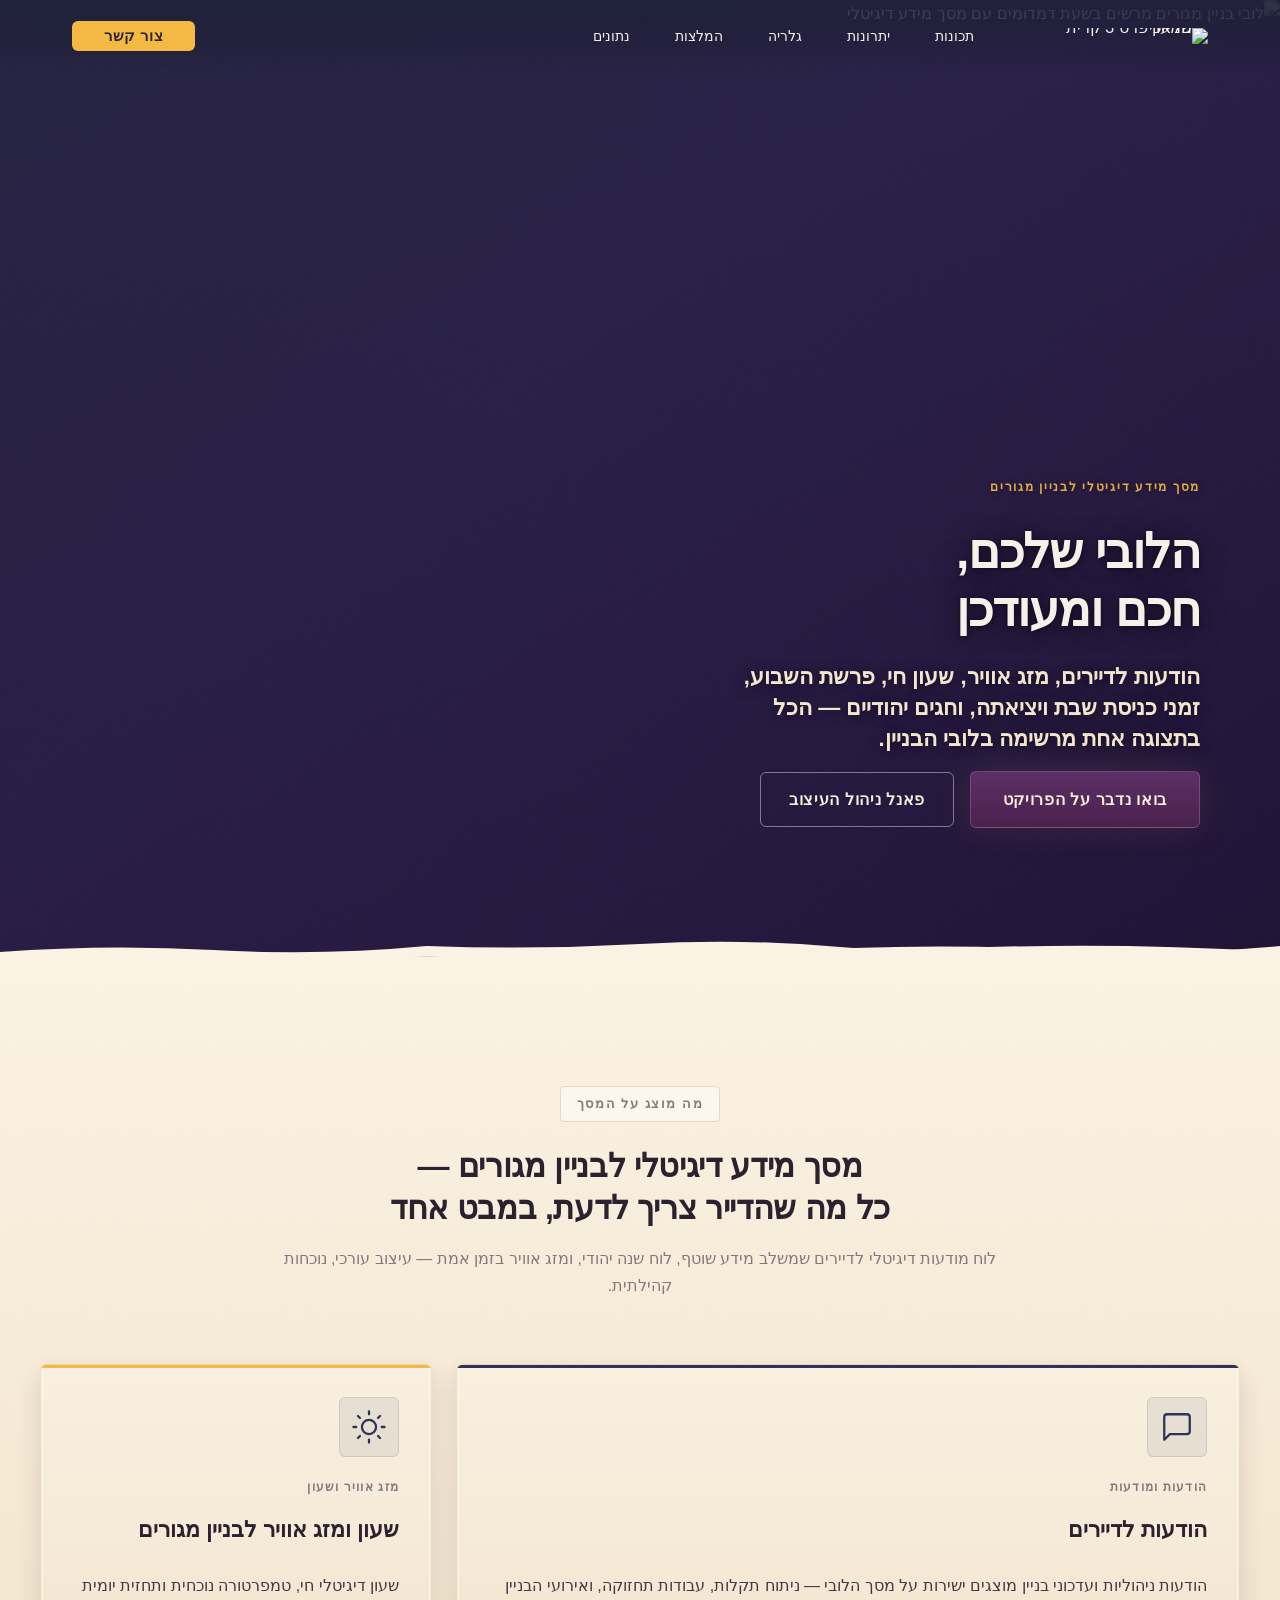
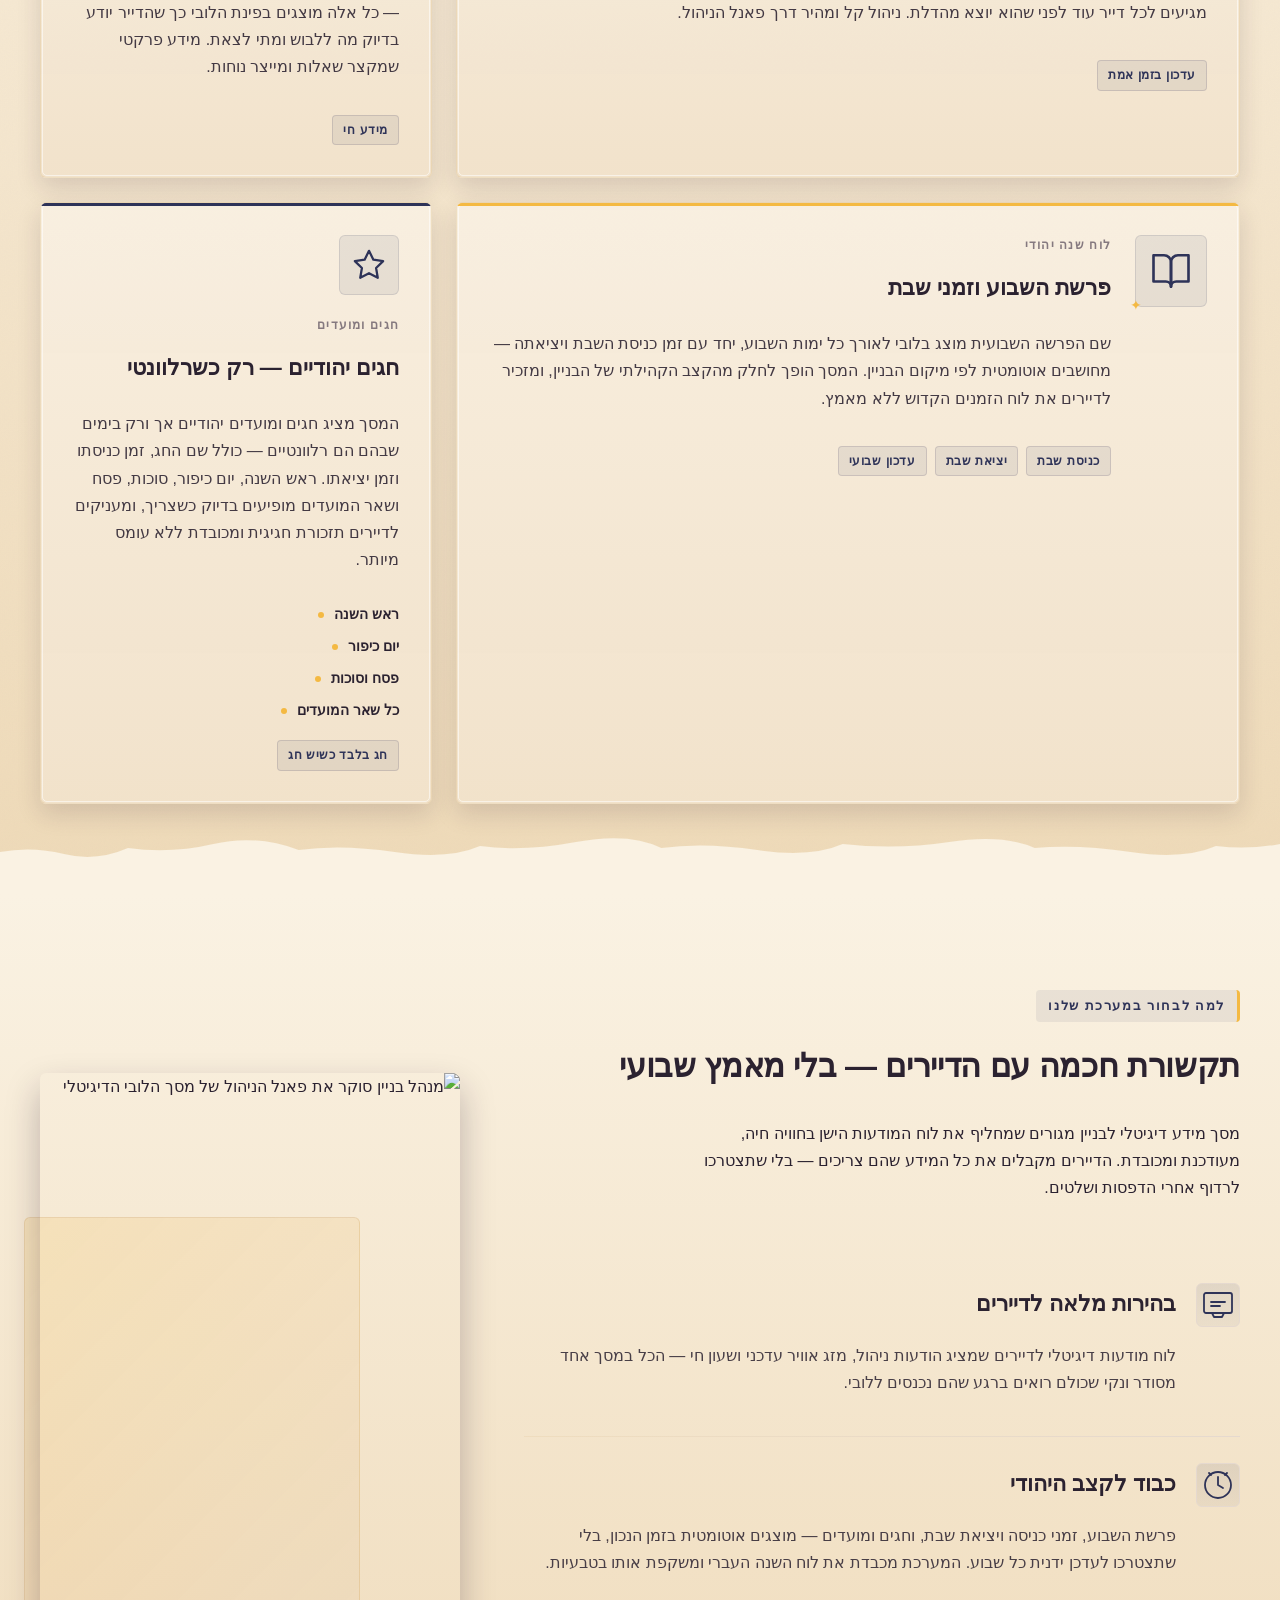
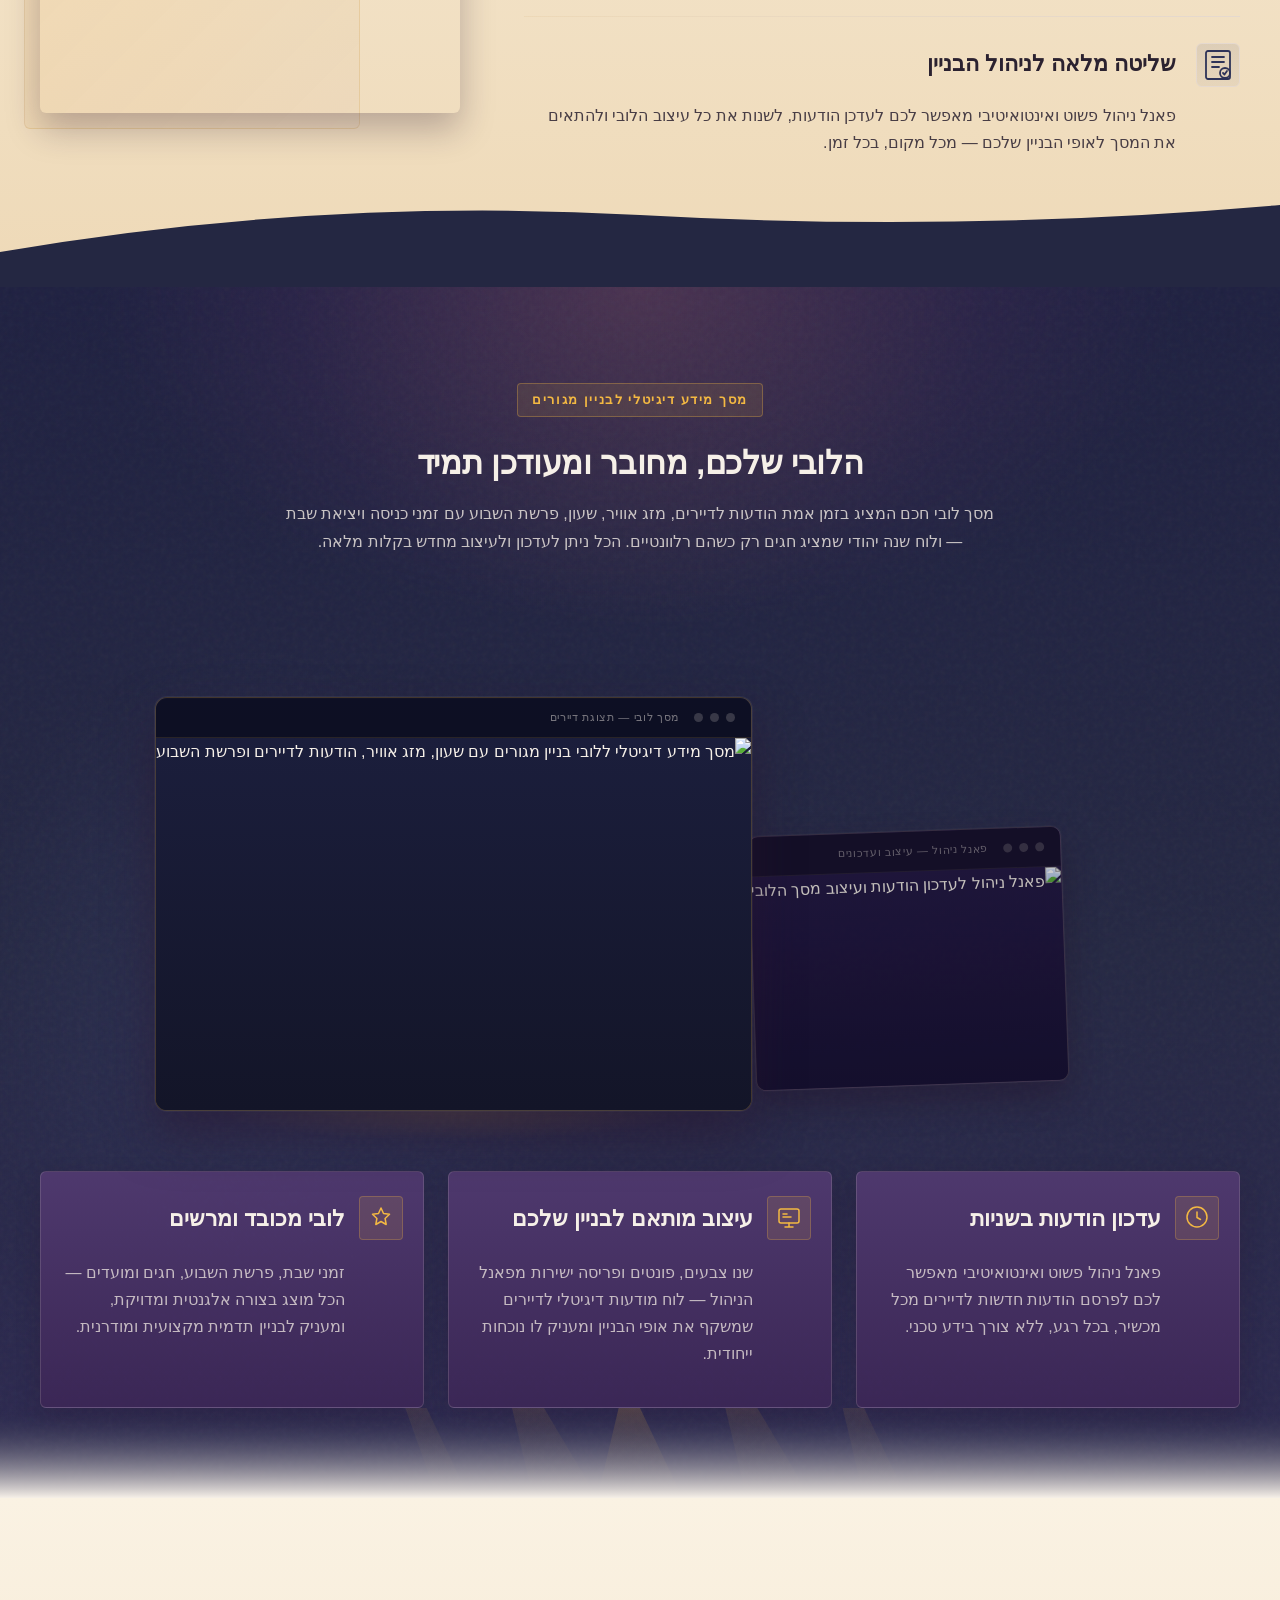
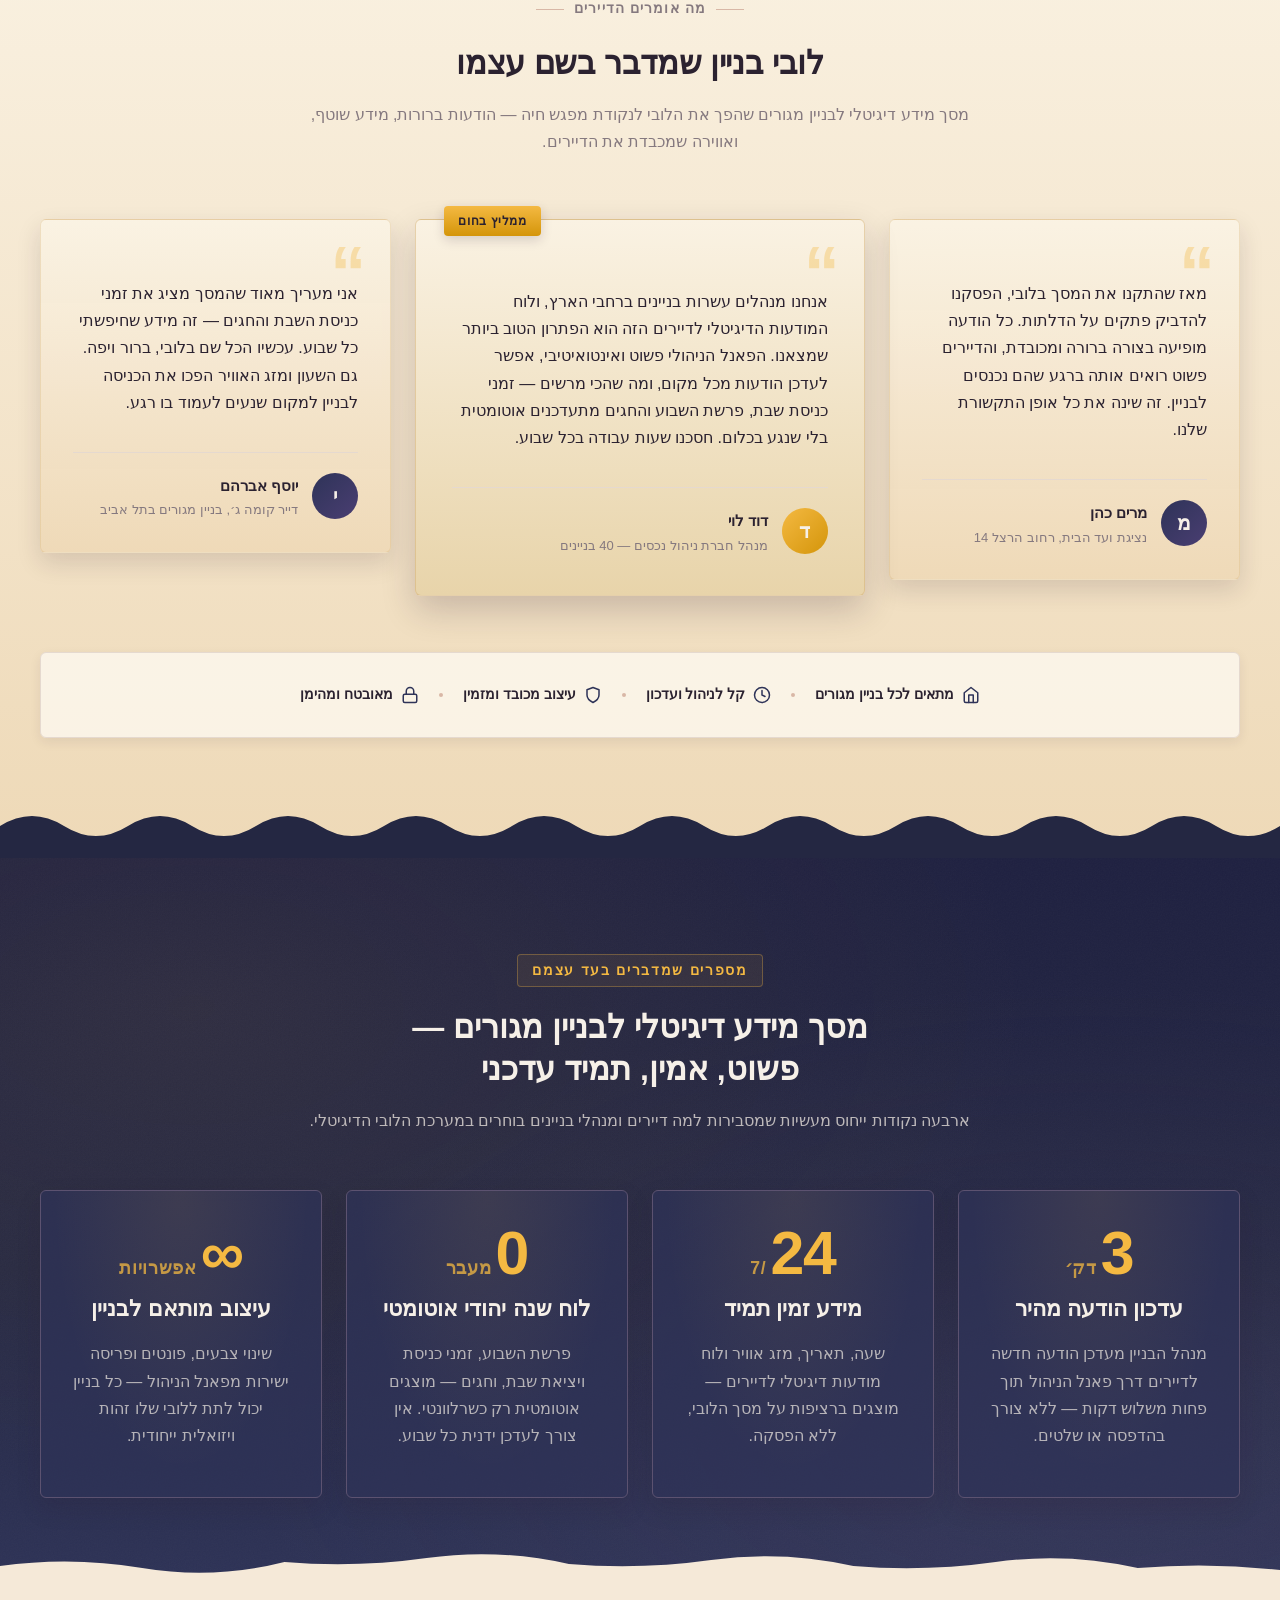
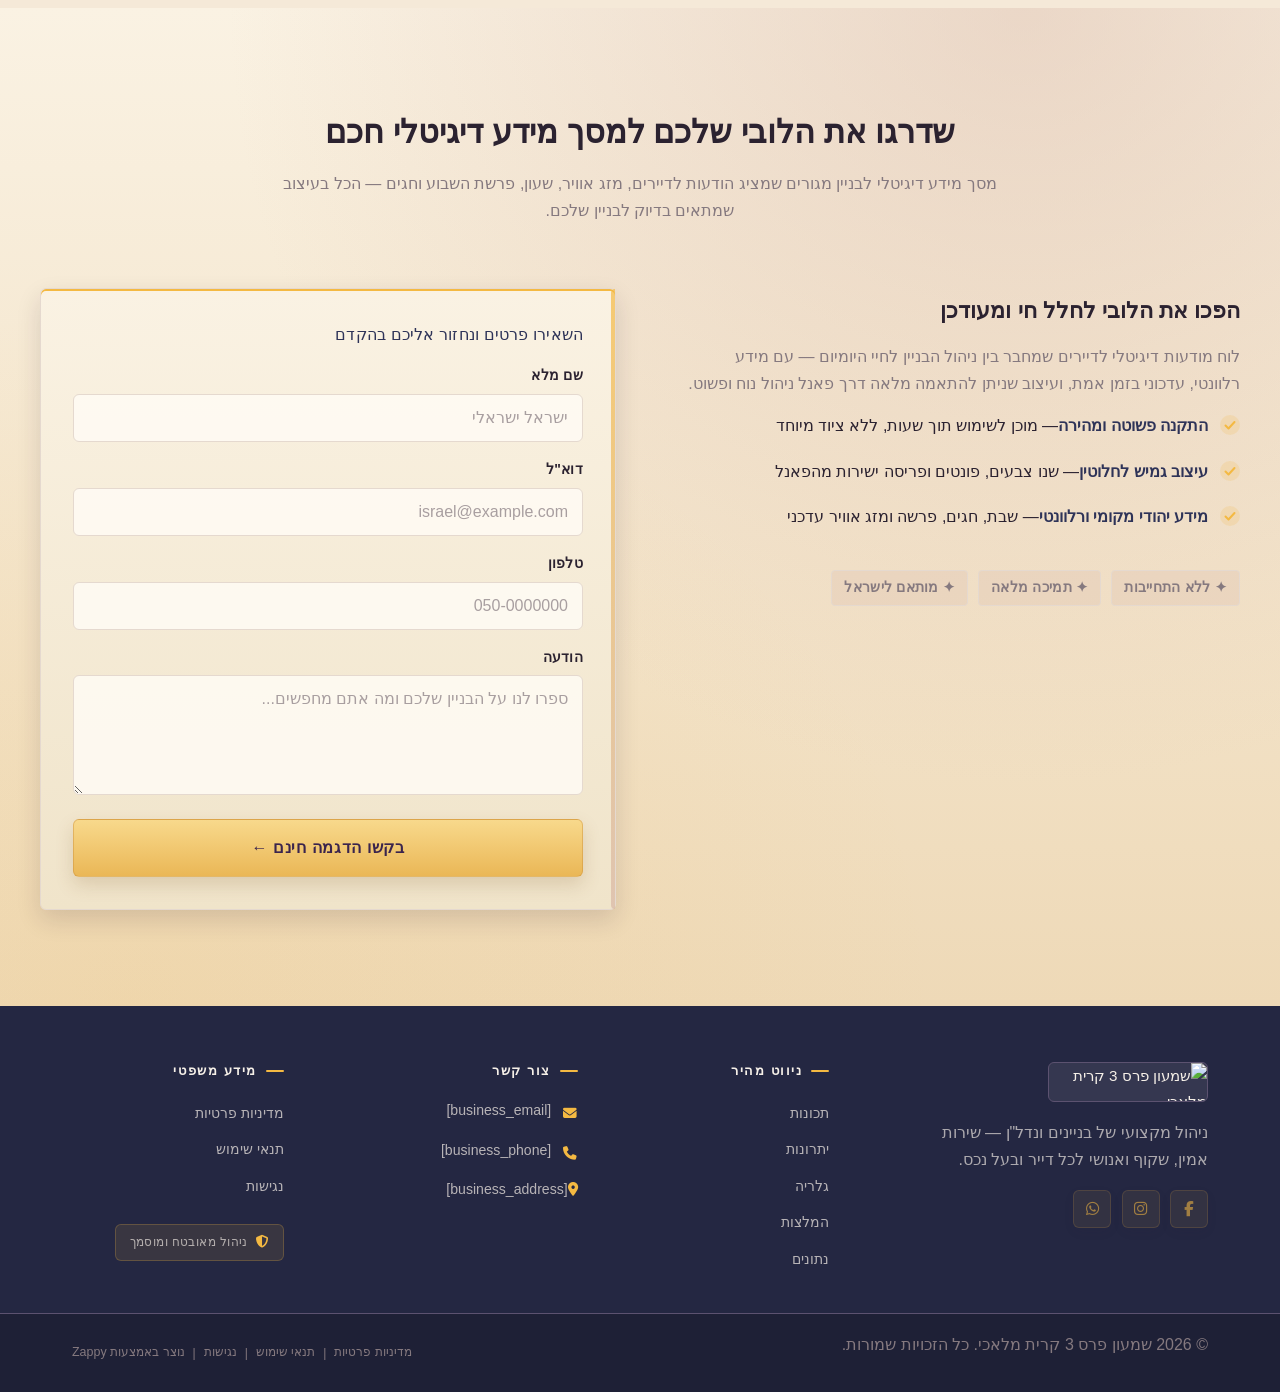
==== public/index.html @ 1776fe27 "Background sync: Progressive GitHub Sync" ====
<!doctype html><html dir="rtl" lang="he"><head><meta charset="UTF-8"><meta content="width=device-width,initial-scale=1" name="viewport"><meta content="index, follow" name="robots"><title>מסך מידע דיגיטלי לבניין מגורים — שמעון פרס 3 קרית מלאכי</title><meta content="A digital lobby display system designed for residential building lobbies in Israel. The system features a public-facing screen showing real-time information inc" name="description"><meta content="מסך מידע דיגיטלי לבניין מגורים, לוח מודעות דיגיטלי לדיירים, מסך לובי בניין הודעות לדיירים, שעון ומזג אוויר לבניין מגורים" name="keywords"><link href="/assets/favicon.ico" rel="icon" type="image/x-icon"><link href="/assets/favicon-16x16.png" rel="icon" type="image/png" sizes="16x16"><link href="/assets/favicon-32x32.png" rel="icon" type="image/png" sizes="32x32"><link href="/assets/favicon-48x48.png" rel="icon" type="image/png" sizes="48x48"><link href="/assets/favicon-192x192.png" rel="icon" type="image/png" sizes="192x192"><link href="/assets/favicon-512x512.png" rel="icon" type="image/png" sizes="512x512"><link href="/assets/apple-touch-icon.png" rel="apple-touch-icon"><script>!function(){"use strict";var t="ea636a87-d5f5-48fe-8e7d-f9ace144a966",e="https://api.zappy5.com/api/analytics/track",a=18e5,n=2592e6,o=!0,i=!0,r=!0;var s=function(){var e="zappy_visitor_"+t,a=null;try{if(a=localStorage.getItem(e)){var o=JSON.parse(a),i=Date.now();if(i-o.created<n)return o.lastSeen=i,localStorage.setItem(e,JSON.stringify(o)),o.id}}catch(t){console.warn("Zappy Analytics: LocalStorage not available")}var r="zv_"+Date.now()+"_"+Math.random().toString(36).substr(2,9);try{localStorage.setItem(e,JSON.stringify({id:r,created:Date.now(),lastSeen:Date.now()}))}catch(t){}return r}(),c=function(){var e="zappy_session_"+t,n=null;try{if(n=sessionStorage.getItem(e)){var o=JSON.parse(n),i=Date.now();if(i-o.timestamp<a)return o.timestamp=i,sessionStorage.setItem(e,JSON.stringify(o)),o.id}}catch(t){console.warn("Zappy Analytics: SessionStorage not available")}var r="zs_"+Date.now()+"_"+Math.random().toString(36).substr(2,9);try{sessionStorage.setItem(e,JSON.stringify({id:r,timestamp:Date.now()}))}catch(t){}return r}();function l(a,n){n=n||{};var o={website_id:t,event_type:a,page_path:window.location.pathname,referrer:document.referrer||"direct",visitor_id:s,session_id:c,metadata:n};if(navigator.sendBeacon){var i=new Blob([JSON.stringify(o)],{type:"application/json"});navigator.sendBeacon(e,i)}else fetch(e,{method:"POST",headers:{"Content-Type":"application/json"},body:JSON.stringify(o),keepalive:!0}).catch(function(t){console.warn("Zappy Analytics: Failed to track event",t)})}o&&l("pageview",{title:document.title,url:window.location.href}),i&&document.addEventListener("click",function(t){var e=t.target;if("BUTTON"===e.tagName||e.closest("button")){var a="BUTTON"===e.tagName?e:e.closest("button");l("click",{element:"button",text:a.textContent.trim().substring(0,100),id:a.id||null,class:a.className||null})}else if("A"===e.tagName||e.closest("a")){var n="A"===e.tagName?e:e.closest("a");l("navigation",{element:"link",text:n.textContent.trim().substring(0,100),href:n.href,external:n.hostname!==window.location.hostname})}},!0),r&&document.addEventListener("submit",function(t){var e=t.target;l("form_submit",{form_id:e.id||null,form_name:e.name||null,form_action:e.action||null,form_method:e.method||"GET"})},!0);var d=Date.now();window.addEventListener("beforeunload",function(){l("page_unload",{time_on_page:Math.floor((Date.now()-d)/1e3),page_path:window.location.pathname})}),window.zappyAnalytics={track:l,getVisitorId:function(){return s},getSessionId:function(){return c}}}()</script><meta content="מסך מידע דיגיטלי לבניין מגורים — שמעון פרס 3 קרית מלאכי" property="og:title"><meta content="A digital lobby display system designed for residential building lobbies in Israel. The system features a public-facing screen showing real-time information inc" property="og:description"><meta content="website" property="og:type"><meta content="he_IL" property="og:locale"><meta content="summary_large_image" name="twitter:card"><meta content="מסך מידע דיגיטלי לבניין מגורים — שמעון פרס 3 קרית מלאכי" name="twitter:title"><meta content="A digital lobby display system designed for residential building lobbies in Israel. The system features a public-facing screen showing real-time information inc" name="twitter:description"><link href="https://cdnjs.cloudflare.com/ajax/libs/font-awesome/6.4.0/css/all.min.css" rel="stylesheet"><link href="/assets/favicon.ico" rel="icon" type="image/x-icon"><link href="/assets/favicon-16x16.png" rel="icon" type="image/png" sizes="16x16"><link href="/assets/favicon-32x32.png" rel="icon" type="image/png" sizes="32x32"><link href="/assets/favicon-48x48.png" rel="icon" type="image/png" sizes="48x48"><link href="/assets/favicon-192x192.png" rel="icon" type="image/png" sizes="192x192"><link href="/assets/favicon-512x512.png" rel="icon" type="image/png" sizes="512x512"><link href="/assets/apple-touch-icon.png" rel="apple-touch-icon"><link href="https://cdn.jsdelivr.net/npm/vanilla-cookieconsent@3/dist/cookieconsent.css" rel="stylesheet"><script src="https://cdn.jsdelivr.net/npm/vanilla-cookieconsent@3/dist/cookieconsent.umd.js"></script><script src="https://cdn.jsdelivr.net/gh/mickidum/acc_toolbar/acctoolbar/acctoolbar.min.js"></script><link href="/styles.css" rel="stylesheet"><style id="zappy-dropdown-submenu-styles">#navMenu li:has(.sub-menu),.nav-menu li:has(.sub-menu),.navbar li:has(.sub-menu),nav li:has(.sub-menu){position:relative}#navMenu .sub-menu,.nav-menu .sub-menu,.navbar .sub-menu,nav .sub-menu{display:block!important;position:absolute!important;top:100%;left:0;min-width:220px;background:#fff;border-radius:8px;box-shadow:0 8px 25px rgba(0,0,0,.15);padding:8px 0;opacity:0;visibility:hidden;transform:translateY(10px);transition:all .3s ease;z-index:1000;list-style:none;pointer-events:none}#navMenu li:hover>.sub-menu,.nav-menu li:hover>.sub-menu,.navbar li:hover>.sub-menu,nav li:hover>.sub-menu{opacity:1!important;visibility:visible!important;transform:translateY(0)!important;pointer-events:auto!important}.sub-menu li{list-style:none;margin:0;padding:0}.sub-menu a{display:block!important;padding:10px 16px!important;color:var(--text-dark,#333)!important;font-weight:500;text-decoration:none;white-space:nowrap;transition:background-color .2s}.sub-menu a:hover{background-color:#f5f5f5}[dir=rtl] .nav-menu .sub-menu,[dir=rtl] .navbar .sub-menu,[dir=rtl] nav .sub-menu,html[lang=ar] .nav-menu .sub-menu,html[lang=ar] .navbar .sub-menu,html[lang=ar] nav .sub-menu,html[lang=he] .nav-menu .sub-menu,html[lang=he] .navbar .sub-menu,html[lang=he] nav .sub-menu{left:auto!important;right:0!important}.sub-menu:empty,.sub-menu:not(:has(li)),.sub-menu:not(:has(li:not(.zappy-hidden-menu-item))){display:none!important;opacity:0!important;visibility:hidden!important;pointer-events:none!important}li:has(.menu-group-title):hover>.sub-menu{opacity:1!important;visibility:visible!important;transform:translateY(0)!important;pointer-events:auto!important}#navMenu>li>.menu-group-title,.nav-menu>li>.menu-group-title{display:inline-block;padding:.5rem 1rem;cursor:default;user-select:none}@media (max-width:768px){#navMenu .sub-menu,.nav-menu .sub-menu,.navbar .sub-menu,nav .sub-menu{position:static!important;transform:none!important;box-shadow:none!important;background:0 0!important;max-height:0;overflow:hidden;opacity:0;visibility:hidden;transition:max-height .3s ease,opacity .3s ease;padding:0!important;border-radius:0!important}.sub-menu.mobile-expanded{max-height:500px!important;opacity:1!important;visibility:visible!important;padding:8px 0 8px 16px!important}[dir=rtl] .sub-menu.mobile-expanded,html[lang=he] .sub-menu.mobile-expanded{padding:8px 16px 8px 0!important}#navMenu li:hover>.sub-menu,.nav-menu li:hover>.sub-menu,.navbar li:hover>.sub-menu,nav li:hover>.sub-menu{opacity:0;visibility:hidden;pointer-events:none}#navMenu li>.sub-menu.mobile-expanded,.nav-menu li>.sub-menu.mobile-expanded,.navbar li>.sub-menu.mobile-expanded,nav li>.sub-menu.mobile-expanded{opacity:1!important;visibility:visible!important;pointer-events:auto!important}#navMenu li:has(.sub-menu),.nav-menu li:has(.sub-menu),.navbar li:has(.sub-menu),nav li:has(.sub-menu){display:flex!important;flex-wrap:wrap!important;align-items:center!important;position:relative!important;min-height:44px!important}#navMenu li:has(.sub-menu)>a,.nav-menu li:has(.sub-menu)>a,.navbar li:has(.sub-menu)>a,nav li:has(.sub-menu)>a{flex:1!important;min-width:0!important}#navMenu li:has(.sub-menu)>.menu-group-title,.nav-menu li:has(.sub-menu)>.menu-group-title,.navbar li:has(.sub-menu)>.menu-group-title,nav li:has(.sub-menu)>.menu-group-title{flex:1!important;min-width:0!important;padding:0!important;line-height:inherit!important}#navMenu li:has(.sub-menu)>.sub-menu,.nav-menu li:has(.sub-menu)>.sub-menu,.navbar li:has(.sub-menu)>.sub-menu,nav li:has(.sub-menu)>.sub-menu{flex-basis:100%!important;width:100%!important}#navMenu li:has(.sub-menu)>a [class*=arrow],#navMenu li:has(.sub-menu)>a [class*=chevron],.nav-menu li:has(.sub-menu)>a .fa-angle-down,.nav-menu li:has(.sub-menu)>a .fa-chevron-down,.nav-menu li:has(.sub-menu)>a [class*=arrow],.nav-menu li:has(.sub-menu)>a [class*=chevron],nav li:has(.sub-menu)>a [class*=arrow],nav li:has(.sub-menu)>a [class*=chevron]{display:none!important;visibility:hidden!important}.mobile-submenu-toggle{display:flex!important;align-items:center!important;justify-content:center!important;width:44px!important;height:auto!important;background:0 0!important;border:none!important;cursor:pointer!important;color:var(--text-dark)!important;position:static!important;flex-shrink:0!important;align-self:stretch!important;z-index:2!important;padding:0!important;margin:0!important}.mobile-submenu-toggle::after{content:''!important;width:0!important;height:0!important;border-left:6px solid transparent!important;border-right:6px solid transparent!important;border-top:7px solid currentColor!important;transition:transform .3s ease!important}.mobile-submenu-toggle.expanded::after{transform:rotate(180deg)!important}.sub-menu a{padding:10px 0!important;display:block!important;color:var(--text-dark)!important}.navbar .sub-menu li a,.zappy-products-dropdown .sub-menu a,nav.navbar .sub-menu li a{color:var(--text-dark)!important}}@media (min-width:769px){.mobile-submenu-toggle{display:none!important}}</style><style id="mobile-lang-menu-deployed-css">@media (max-width:768px){.lang-switcher,.nav-container .lang-switcher,.nav-cta-container .lang-switcher,.nav-ecommerce-icons .lang-switcher,.nav-icons-left .lang-switcher,.navbar .lang-switcher,.navbar .nav-cta-container .lang-switcher{display:none!important}.mobile-lang-menu{width:100%;border-top:1px solid rgba(128,128,128,.2);padding:8px 0 0 0;margin-top:8px}.mobile-lang-toggle{display:flex!important;align-items:center;justify-content:space-between;width:100%;padding:12px 16px;background:0 0;border:none;cursor:pointer;font-size:15px;color:inherit;font-family:inherit}.mobile-lang-toggle::after{content:'';display:inline-block;width:8px;height:8px;border-right:2px solid currentColor;border-bottom:2px solid currentColor;transform:rotate(45deg);transition:transform .3s ease;margin-left:8px}.mobile-lang-toggle.expanded::after{transform:rotate(-135deg)}.mobile-lang-options{max-height:0;overflow:hidden;transition:max-height .3s ease}.mobile-lang-options.expanded{max-height:300px}.mobile-lang-option{display:flex!important;align-items:center;gap:10px;padding:10px 24px;text-decoration:none;color:inherit;font-size:14px;font-family:inherit}.mobile-lang-option:hover{background:rgba(128,128,128,.1)}.mobile-lang-option.active{font-weight:600;opacity:.7;pointer-events:none}.mobile-lang-option img{width:20px;height:20px;border-radius:50%}}@media (min-width:769px){.mobile-lang-menu{display:none!important}}</style><style id="zappy-widget-visibility">#mic-access-tool-box,#mic-access-tool-general-button,#mic-init-access-tool #mic-access-tool-box,#mic-init-access-tool #mic-access-tool-general-button,#mic-init-access-tool .mic-access-tool-general-button,._access-icon,._access-menu,.mic-access-tool-box,.mic-access-tool-general-button,div[id*=mic-access-tool-box]{display:none!important;visibility:hidden!important;opacity:0!important;pointer-events:none!important}</style></head><body><nav class="navbar" dir="rtl"><button class="mobile-toggle" aria-label="Menu" id="mobileToggle"><svg viewbox="0 0 24 24" fill="none" height="24" width="24" class="hamburger-icon"><path d="M3 12h18M3 6h18M3 18h18" stroke="currentColor" stroke-width="2" stroke-linecap="round"></path></svg><svg viewbox="0 0 24 24" fill="none" height="24" width="24" class="close-icon" style="display:none"><path d="M18 6L6 18M6 6l12 12" stroke="currentColor" stroke-width="2" stroke-linecap="round"></path></svg></button><button class="phone-header-btn" aria-label="Call" data-phone="[business_phone]"><svg viewbox="0 0 24 24" fill="currentColor" height="20" width="20"><path d="M22 16.92v3a2 2 0 0 1-2.18 2 19.79 19.79 0 0 1-8.63-3.07 19.5 19.5 0 0 1-6-6 19.79 19.79 0 0 1-3.07-8.67A2 2 0 0 1 4.11 2h3a2 2 0 0 1 2 1.72 12.84 12.84 0 0 0 .7 2.81 2 2 0 0 1-.45 2.11L8.09 9.91a16 16 0 0 0 6 6l1.27-1.27a2 2 0 0 1 2.11-.45 12.84 12.84 0 0 0 2.81.7A2 2 0 0 1 22 16.92z"></path></svg></button><div class="nav-container"><div class="nav-right-group"><div class="nav-brand"><a href="/" class="logo-link"><img alt="שמעון פרס 3 קרית מלאכי" src="/assets/business-logo.webp" class="logo"></a></div><ul class="nav-menu" id="navMenu"><li><a href="#features">תכונות</a></li><li><a href="#benefits">יתרונות</a></li><li><a href="#showcase">גלריה</a></li><li><a href="#testimonials">המלצות</a></li><li><a href="#stats">נתונים</a></li></ul></div><div class="nav-cta-container"><a href="#cta" class="nav-cta-btn">צור קשר</a></div></div></nav><script>window.addEventListener("load",function(){const e=document.querySelector(".navbar, nav, header");if(!e)return void console.log("[Navbar] Navbar element not found");let t=document.getElementById("mobileToggle")||document.querySelector(".mobile-toggle")||document.querySelector(".hamburger")||document.querySelector(".hamburger-menu")||document.querySelector(".menu-toggle")||document.querySelector(".burger-menu")||document.querySelector('[aria-label="Menu"]')||document.querySelector('[aria-label="תפריט"]');const o=document.querySelector(".phone-header-btn"),n=window.getComputedStyle(e);let r=n.backgroundColor;if(console.log("[Navbar] Initial navbar background:",r),"transparent"===r||"rgba(0, 0, 0, 0)"===r||r.startsWith("rgba")&&r.includes(", 0)")){const e=n.backgroundImage;if(e&&"none"!==e)console.log("[Navbar] Navbar has background image/gradient, using dark text"),r="rgb(240, 240, 240)";else{const e=window.getComputedStyle(document.body).backgroundColor;console.log("[Navbar] Navbar transparent, using body background:",e),r=e}}const i=r.match(/\d+/g);if(i&&i.length>=3){const e=(.299*parseInt(i[0])+.587*parseInt(i[1])+.114*parseInt(i[2]))/255;console.log("[Navbar] Mobile button colors preserved from Claude CSS (luminance:",e.toFixed(2)+")");const n=document.createElement("style");n.id="zappy-mobile-nav-fix";document.documentElement.lang;document.documentElement.dir,n.textContent='\n        /* Hide mobile buttons on desktop, show only on mobile */\n        @media (min-width: 769px) {\n          .mobile-toggle,\n          .phone-header-btn {\n            display: none !important;\n          }\n        }\n        \n        /* Show and position mobile buttons correctly on mobile */\n        @media (max-width: 768px) {\n          .mobile-toggle,\n          .phone-header-btn {\n            position: absolute !important;\n            top: 50% !important;\n            transform: translateY(-50%) !important;\n            z-index: 1001 !important;\n            display: flex !important;\n            align-items: center !important;\n            justify-content: center !important;\n            width: 36px !important;\n            height: 36px !important;\n            border-radius: 50% !important;\n            border: none !important;\n            cursor: pointer !important;\n            padding: 6px !important;\n            background: none !important;\n            color: var(--nav-text, var(--text-dark)) !important;\n          }\n          \n          /* LTR positioning (default): hamburger LEFT, phone RIGHT */\n          html:not([dir="rtl"]):not([lang="he"]):not([lang="ar"]) .mobile-toggle,\n          html[dir="ltr"] .mobile-toggle {\n            left: 12px !important;\n            right: auto !important;\n          }\n          html:not([dir="rtl"]):not([lang="he"]):not([lang="ar"]) .phone-header-btn,\n          html[dir="ltr"] .phone-header-btn {\n            right: 12px !important;\n            left: auto !important;\n          }\n          \n          /* RTL positioning: hamburger RIGHT, phone LEFT */\n          html[dir="rtl"] .mobile-toggle,\n          html[lang="he"] .mobile-toggle,\n          html[lang="ar"] .mobile-toggle {\n            right: 12px !important;\n            left: auto !important;\n          }\n          html[dir="rtl"] .phone-header-btn,\n          html[lang="he"] .phone-header-btn,\n          html[lang="ar"] .phone-header-btn {\n            left: 12px !important;\n            right: auto !important;\n          }\n          \n          /* CRITICAL: Ensure nav-container has min-height on mobile */\n          /* All children are positioned absolutely/fixed on mobile, so height:auto collapses to 0 */\n          .nav-container {\n            min-height: 70px !important;\n            position: relative !important;\n          }\n          \n          /* Ensure SVG icons are properly sized and inherit color */\n          .mobile-toggle svg,\n          .phone-header-btn svg {\n            width: 24px !important;\n            height: 24px !important;\n            /* Don\'t force display - let JavaScript control hamburger/close toggle */\n          }\n          \n          /* Reset nav-cta-container on mobile - remove desktop box-shadow/padding */\n          /* that creates a visible ghost box when CTA button is hidden */\n          .nav-cta-container {\n            box-shadow: none !important;\n            padding: 0 !important;\n          }\n          \n          /* Hide nav-cta-container entirely on mobile when there\'s no lang-switcher */\n          /* (only the CTA button is inside, and it\'s hidden on mobile) */\n          .nav-cta-container:not(:has(.lang-switcher)) {\n            display: none !important;\n          }\n          \n          /* CRITICAL: Prevent hero image fade gradient from bleeding over headline text */\n          /* The .image-fade-gradient has bottom: -30px (extends below parent) */\n          /* On mobile stacked layout, this overlaps the h1 text below the image */\n          .hero-image-column {\n            overflow: hidden !important;\n          }\n          .image-fade-gradient {\n            bottom: 0 !important;\n          }\n          \n          /* Hide desktop language switcher on mobile - hamburger menu handles it */\n          /* High specificity to override stored CSS */\n          .lang-switcher,\n          .nav-cta-container .lang-switcher,\n          .nav-container .lang-switcher,\n          .navbar .lang-switcher,\n          .navbar .nav-cta-container .lang-switcher {\n            display: none !important;\n          }\n        }\n      ';const r=document.getElementById("zappy-mobile-nav-fix");r&&r.remove(),document.head.appendChild(n),console.log("[Navbar] Critical CSS injected for mobile nav positioning");const l=window.innerWidth<=768;if(t){const e=t.querySelector(".hamburger-icon"),o=t.querySelector(".close-icon");e&&(e.style.setProperty("width","24px","important"),e.style.setProperty("height","24px","important"),e.style.setProperty("display","block","important")),o&&(o.style.setProperty("width","24px","important"),o.style.setProperty("height","24px","important"),o.style.setProperty("display","none","important")),l?(t.style.setProperty("position","absolute","important"),t.style.setProperty("top","50%","important"),t.style.setProperty("transform","translateY(-50%)","important"),t.style.setProperty("z-index","1001","important"),t.style.removeProperty("left"),t.style.removeProperty("right"),console.log("[Navbar] Mobile toggle positioning applied (mobile viewport)")):(t.style.removeProperty("position"),t.style.removeProperty("top"),t.style.removeProperty("transform"),t.style.removeProperty("z-index"),t.style.removeProperty("left"),t.style.removeProperty("right"),console.log("[Navbar] Desktop viewport - cleared mobile toggle inline positioning"))}if(o){const e=o.querySelector("svg");e&&(e.style.width="24px",e.style.height="24px",e.setAttribute("width","24"),e.setAttribute("height","24")),l?(o.style.setProperty("position","absolute","important"),o.style.setProperty("top","50%","important"),o.style.setProperty("transform","translateY(-50%)","important"),o.style.setProperty("z-index","1001","important"),o.style.removeProperty("left"),o.style.removeProperty("right"),console.log("[Navbar] Phone button positioning applied (mobile viewport)")):(o.style.removeProperty("position"),o.style.removeProperty("top"),o.style.removeProperty("transform"),o.style.removeProperty("z-index"),o.style.removeProperty("left"),o.style.removeProperty("right"),console.log("[Navbar] Desktop viewport - cleared phone button inline positioning"))}}else console.log("[Navbar] Could not parse background color:",r);t=document.getElementById("mobileToggle")||document.querySelector(".mobile-toggle")||document.querySelector(".hamburger")||document.querySelector(".hamburger-menu")||document.querySelector(".menu-toggle")||document.querySelector(".burger-menu")||document.querySelector('[aria-label="Menu"]')||document.querySelector('[aria-label="תפריט"]');const l=document.getElementById("navMenu")||document.querySelector(".nav-menu")||document.querySelector(".nav-links")||document.querySelector("nav ul:not(.submenu)");if(!t||!l)return void console.log("[Navbar] Mobile toggle or menu not found:",{toggle:!!t,menu:!!l});l.id||(l.id="navMenu"),console.log("[Navbar] Initializing mobile menu...");const a=t.cloneNode(!0);t.parentNode.replaceChild(a,t),a.addEventListener("click",function(e){e.preventDefault(),e.stopPropagation();const t=this.querySelector(".hamburger-icon"),o=this.querySelector(".close-icon");l.classList.contains("active")?(l.classList.remove("active"),t&&t.style.setProperty("display","block","important"),o&&o.style.setProperty("display","none","important"),document.body.style.overflow="",console.log("[Navbar] Menu closed")):(l.classList.add("active"),t&&t.style.setProperty("display","none","important"),o&&o.style.setProperty("display","block","important"),document.body.style.overflow="hidden",console.log("[Navbar] Menu opened"))}),l.querySelectorAll("a").forEach(function(e){e.addEventListener("click",function(){if("#"===this.getAttribute("href"))return;const e=a.querySelector(".hamburger-icon"),t=a.querySelector(".close-icon");l.classList.remove("active"),e&&e.style.setProperty("display","block","important"),t&&t.style.setProperty("display","none","important"),document.body.style.overflow="",console.log("[Navbar] Menu closed (link clicked)")})});var s=l.querySelectorAll(".dropdown-toggle");s.forEach(function(e){e.addEventListener("click",function(e){e.preventDefault(),e.stopPropagation();var t=this.closest(".nav-dropdown");t&&(t.parentNode.querySelectorAll(".nav-dropdown.open").forEach(function(e){e!==t&&e.classList.remove("open")}),t.classList.toggle("open"),console.log("[Navbar] Dropdown toggled:",t.classList.contains("open")?"open":"closed"))})}),document.addEventListener("click",function(e){e.target.closest(".nav-dropdown")||document.querySelectorAll(".nav-dropdown.open").forEach(function(e){e.classList.remove("open")})}),console.log("[Navbar] Dropdown handlers initialized for "+s.length+" dropdowns"),o&&o.addEventListener("click",function(){const e=document.querySelectorAll('a[href^="tel:"]'),t=e.length>0?e[0].getAttribute("href").replace("tel:",""):"[business_phone]";window.location.href="tel:"+t,console.log("[Navbar] Phone button clicked")}),console.log("[Navbar] Mobile menu initialized successfully");const p=function(){const e=document.querySelector(".whatsapp-float");e&&(window.innerWidth>=769?(e.style.setProperty("display","none","important"),e.style.setProperty("visibility","hidden","important"),e.style.setProperty("opacity","0","important"),e.style.setProperty("pointer-events","none","important"),console.log("[WhatsApp] Button hidden on desktop")):(e.style.removeProperty("display"),e.style.removeProperty("visibility"),e.style.removeProperty("opacity"),e.style.removeProperty("pointer-events"),console.log("[WhatsApp] Button visible on mobile")))};let c;p(),window.addEventListener("resize",function(){clearTimeout(c),c=setTimeout(p,100)})})</script><main><section class="index-hero-section" data-layout-spec="בית-hero" dir="rtl" id="hero" data-hero-type="fullscreen-scrim"><div class="index-hero-bg"><img alt="לובי בניין מגורים מרשים בשעת דמדומים עם מסך מידע דיגיטלי" src="/assets/site-index-hero-image-1.webp" data-context="Refined residential building lobby at twilight/dusk in Israel. A sleek modern lobby with stone and glass surfaces, warm ambient lighting, and a mounted digital display screen on the wall showing announcements and information. The scene is cinematic and atmospheric with indigo and rose-gold evening tones, subtle light rays from upper windows, and a sense of calm elegance. The lobby features polished floors, architectural details, and the overall mood is premium and serene." data-placeholder="index-hero-image-1" height="900" width="1440" data-hero-bg="true"></div><div class="index-hero-scrim" aria-hidden="true"></div><div class="index-hero-grain" aria-hidden="true"></div><div class="index-hero-content-wrap"><div class="index-hero-content"><span class="index-hero-eyebrow">מסך מידע דיגיטלי לבניין מגורים</span><h1 class="index-hero-h1">הלובי שלכם,<br>חכם ומעודכן</h1><h3 class="index-hero-subtitle">הודעות לדיירים, מזג אוויר, שעון חי, פרשת השבוע, זמני כניסת שבת ויציאתה, וחגים יהודיים — הכל בתצוגה אחת מרשימה בלובי הבניין.</h3><div class="index-hero-cta-row"><a href="#contact" class="index-hero-btn-primary">בואו נדבר על הפרויקט</a><a href="#admin" class="index-hero-btn-ghost">פאנל ניהול העיצוב</a></div></div></div><div class="index-hero-divider-wrapper"><svg viewbox="0 0 1440 90" xmlns="http://www.w3.org/2000/svg" aria-hidden="true" data-no-icon-edit="true" preserveaspectratio="none"><path d="M0,90 L0,52 Q120,44 240,50 T480,46 Q600,50 720,44 T960,48 Q1080,44 1200,50 T1440,46 L1440,54 Q1320,60 1200,54 T960,58 Q840,54 720,60 T480,56 Q360,60 240,56 T0,62 Z" fill="#FAF2E3"></path><path d="M0,90 L0,56 Q180,48 360,54 T720,50 Q900,54 1080,48 T1440,52 L1440,90 Z" fill="#FAF2E3"></path></svg></div></section><section class="index-features-section" data-layout-spec="בית-features" dir="rtl" id="features"><div class="index-features-container"><div class="index-features-intro"><span class="index-features-eyebrow">מה מוצג על המסך</span><h2 class="index-features-heading">מסך מידע דיגיטלי לבניין מגורים —<br>כל מה שהדייר צריך לדעת, במבט אחד</h2><p class="index-features-subtext">לוח מודעות דיגיטלי לדיירים שמשלב מידע שוטף, לוח שנה יהודי, ומזג אוויר בזמן אמת — עיצוב עורכי, נוכחות קהילתית.</p></div><div class="index-features-grid"><article class="index-feature-card index-feature-card--announcements"><div class="index-feature-card__accent-line"></div><div class="index-feature-card__icon-wrap"><svg viewbox="0 0 24 24" xmlns="http://www.w3.org/2000/svg" aria-hidden="true" data-element-type="icon" data-icon-type="svg" fill="none" height="36" width="36" stroke="currentColor" stroke-linecap="round" stroke-linejoin="round" stroke-width="1.6"><path d="M21 15a2 2 0 0 1-2 2H7l-4 4V5a2 2 0 0 1 2-2h14a2 2 0 0 1 2 2z"></path></svg></div><div class="index-feature-card__body"><span class="index-feature-card__label">הודעות ומודעות</span><h3 class="index-feature-card__title">הודעות לדיירים</h3><p class="index-feature-card__desc">הודעות ניהוליות ועדכוני בניין מוצגים ישירות על מסך הלובי — ניתוח תקלות, עבודות תחזוקה, ואירועי הבניין מגיעים לכל דייר עוד לפני שהוא יוצא מהדלת. ניהול קל ומהיר דרך פאנל הניהול.</p><div class="index-feature-card__tag">עדכון בזמן אמת</div></div></article><article class="index-feature-card index-feature-card--weather"><div class="index-feature-card__accent-line index-feature-card__accent-line--saffron"></div><div class="index-feature-card__icon-wrap"><svg viewbox="0 0 24 24" xmlns="http://www.w3.org/2000/svg" aria-hidden="true" data-element-type="icon" data-icon-type="svg" fill="none" height="36" width="36" stroke="currentColor" stroke-linecap="round" stroke-linejoin="round" stroke-width="1.6"><circle cx="12" cy="12" r="5"></circle><line x1="12" x2="12" y1="1" y2="3"></line><line x1="12" x2="12" y1="21" y2="23"></line><line x1="4.22" x2="5.64" y1="4.22" y2="5.64"></line><line x1="18.36" x2="19.78" y1="18.36" y2="19.78"></line><line x1="1" x2="3" y1="12" y2="12"></line><line x1="21" x2="23" y1="12" y2="12"></line><line x1="4.22" x2="5.64" y1="19.78" y2="18.36"></line><line x1="18.36" x2="19.78" y1="5.64" y2="4.22"></line></svg></div><div class="index-feature-card__body"><span class="index-feature-card__label">מזג אוויר ושעון</span><h3 class="index-feature-card__title">שעון ומזג אוויר לבניין מגורים</h3><p class="index-feature-card__desc">שעון דיגיטלי חי, טמפרטורה נוכחית ותחזית יומית — כל אלה מוצגים בפינת הלובי כך שהדייר יודע בדיוק מה ללבוש ומתי לצאת. מידע פרקטי שמקצר שאלות ומייצר נוחות.</p><div class="index-feature-card__tag">מידע חי</div></div></article><article class="index-feature-card index-feature-card--parasha index-feature-card--wide"><div class="index-feature-card__accent-line index-feature-card__accent-line--saffron"></div><div class="index-feature-card__inner-row"><div class="index-feature-card__icon-wrap index-feature-card__icon-wrap--lg"><svg viewbox="0 0 24 24" xmlns="http://www.w3.org/2000/svg" aria-hidden="true" data-element-type="icon" data-icon-type="svg" fill="none" height="44" width="44" stroke="currentColor" stroke-linecap="round" stroke-linejoin="round" stroke-width="1.5"><path d="M2 3h6a4 4 0 0 1 4 4v14a3 3 0 0 0-3-3H2z"></path><path d="M22 3h-6a4 4 0 0 0-4 4v14a3 3 0 0 1 3-3h7z"></path></svg><div class="index-feature-card__deco-star">✦</div></div><div class="index-feature-card__body"><span class="index-feature-card__label">לוח שנה יהודי</span><h3 class="index-feature-card__title">פרשת השבוע וזמני שבת</h3><p class="index-feature-card__desc">שם הפרשה השבועית מוצג בלובי לאורך כל ימות השבוע, יחד עם זמן כניסת השבת ויציאתה — מחושבים אוטומטית לפי מיקום הבניין. המסך הופך לחלק מהקצב הקהילתי של הבניין, ומזכיר לדיירים את לוח הזמנים הקדוש ללא מאמץ.</p><div class="index-feature-card__tags-row"><div class="index-feature-card__tag">כניסת שבת</div><div class="index-feature-card__tag">יציאת שבת</div><div class="index-feature-card__tag">עדכון שבועי</div></div></div></div></article><article class="index-feature-card index-feature-card--holidays index-feature-card--tall"><div class="index-feature-card__accent-line"></div><div class="index-feature-card__icon-wrap"><svg viewbox="0 0 24 24" xmlns="http://www.w3.org/2000/svg" aria-hidden="true" data-element-type="icon" data-icon-type="svg" fill="none" height="36" width="36" stroke="currentColor" stroke-linecap="round" stroke-linejoin="round" stroke-width="1.6"><polygon points="12 2 15.09 8.26 22 9.27 17 14.14 18.18 21.02 12 17.77 5.82 21.02 7 14.14 2 9.27 8.91 8.26 12 2"></polygon></svg></div><div class="index-feature-card__body"><span class="index-feature-card__label">חגים ומועדים</span><h3 class="index-feature-card__title">חגים יהודיים — רק כשרלוונטי</h3><p class="index-feature-card__desc">המסך מציג חגים ומועדים יהודיים אך ורק בימים שבהם הם רלוונטיים — כולל שם החג, זמן כניסתו וזמן יציאתו. ראש השנה, יום כיפור, סוכות, פסח ושאר המועדים מופיעים בדיוק כשצריך, ומעניקים לדיירים תזכורת חגיגית ומכובדת ללא עומס מיותר.</p><div class="index-feature-card__holiday-list"><div class="index-feature-card__holiday-item"><span class="index-feature-card__holiday-dot"></span>ראש השנה</div><div class="index-feature-card__holiday-item"><span class="index-feature-card__holiday-dot"></span>יום כיפור</div><div class="index-feature-card__holiday-item"><span class="index-feature-card__holiday-dot"></span>פסח וסוכות</div><div class="index-feature-card__holiday-item"><span class="index-feature-card__holiday-dot"></span>כל שאר המועדים</div></div><div class="index-feature-card__tag">חג בלבד כשיש חג</div></div></article></div></div><div class="index-features-divider-wrapper"><svg viewbox="0 0 1200 90" xmlns="http://www.w3.org/2000/svg" aria-hidden="true" data-no-icon-edit="true" preserveaspectratio="none"><path d="M0,90 L0,48 Q30,42 60,50 T120,44 Q160,50 200,40 T280,46 Q320,40 370,48 T450,42 Q490,48 540,38 T620,44 Q660,38 710,46 T790,40 Q840,46 890,38 T970,44 Q1010,40 1060,48 T1140,42 Q1170,46 1200,40 L1200,90 Z" fill="#FAF2E3"></path></svg></div></section><section class="index-benefits-section" data-layout-spec="בית-benefits" dir="rtl" id="benefits"><div class="index-benefits-container"><div class="index-benefits-grid"><div class="index-benefits-content"><div class="index-benefits-header"><span class="index-benefits-label">למה לבחור במערכת שלנו</span><h2 class="index-benefits-heading">תקשורת חכמה עם הדיירים — בלי מאמץ שבועי</h2><p class="index-benefits-intro">מסך מידע דיגיטלי לבניין מגורים שמחליף את לוח המודעות הישן בחוויה חיה, מעודכנת ומכובדת. הדיירים מקבלים את כל המידע שהם צריכים — בלי שתצטרכו לרדוף אחרי הדפסות ושלטים.</p></div><div class="index-benefits-rows"><div class="index-benefits-row"><div class="index-benefits-row-icon"><svg viewbox="0 0 36 36" xmlns="http://www.w3.org/2000/svg" aria-hidden="true" data-element-type="icon" data-icon-type="svg" fill="none" height="36" width="36" stroke="currentColor" stroke-linecap="round" stroke-linejoin="round" stroke-width="1.8"><rect height="20" width="28" x="4" y="6" rx="2"></rect><path d="M12 26l2 4h8l2-4"></path><path d="M11 15h14M11 19h9"></path></svg></div><div class="index-benefits-row-content"><h3 class="index-benefits-row-title">בהירות מלאה לדיירים</h3><p class="index-benefits-row-desc">לוח מודעות דיגיטלי לדיירים שמציג הודעות ניהול, מזג אוויר עדכני ושעון חי — הכל במסך אחד מסודר ונקי שכולם רואים ברגע שהם נכנסים ללובי.</p></div></div><div class="index-benefits-divider" aria-hidden="true"></div><div class="index-benefits-row"><div class="index-benefits-row-icon"><svg viewbox="0 0 36 36" xmlns="http://www.w3.org/2000/svg" aria-hidden="true" data-element-type="icon" data-icon-type="svg" fill="none" height="36" width="36" stroke="currentColor" stroke-linecap="round" stroke-linejoin="round" stroke-width="1.8"><circle cx="18" cy="18" r="13"></circle><path d="M18 10v8l5 3"></path><path d="M9 6l2 2M27 6l-2 2"></path></svg></div><div class="index-benefits-row-content"><h3 class="index-benefits-row-title">כבוד לקצב היהודי</h3><p class="index-benefits-row-desc">פרשת השבוע, זמני כניסה ויציאת שבת, וחגים ומועדים — מוצגים אוטומטית בזמן הנכון, בלי שתצטרכו לעדכן ידנית כל שבוע. המערכת מכבדת את לוח השנה העברי ומשקפת אותו בטבעיות.</p></div></div><div class="index-benefits-divider" aria-hidden="true"></div><div class="index-benefits-row"><div class="index-benefits-row-icon"><svg viewbox="0 0 36 36" xmlns="http://www.w3.org/2000/svg" aria-hidden="true" data-element-type="icon" data-icon-type="svg" fill="none" height="36" width="36" stroke="currentColor" stroke-linecap="round" stroke-linejoin="round" stroke-width="1.8"><rect height="28" width="24" x="6" y="4" rx="2"></rect><path d="M12 10h12M12 15h12M12 20h7"></path><circle cx="25" cy="26" r="5"></circle><path d="M23 26l1.5 1.5L27 24"></path></svg></div><div class="index-benefits-row-content"><h3 class="index-benefits-row-title">שליטה מלאה לניהול הבניין</h3><p class="index-benefits-row-desc">פאנל ניהול פשוט ואינטואיטיבי מאפשר לכם לעדכן הודעות, לשנות את כל עיצוב הלובי ולהתאים את המסך לאופי הבניין שלכם — מכל מקום, בכל זמן.</p></div></div></div></div><figure class="index-benefits-figure"><div class="index-benefits-img-wrapper"><img alt="מנהל בניין סוקר את פאנל הניהול של מסך הלובי הדיגיטלי" src="/assets/site-index-benefits-image-1.webp" data-context="An Israeli building committee member or property manager, middle-aged, seated at a calm wooden desk in a bright residential building office or lobby area. The person is reviewing a digital lobby display management panel on a laptop or tablet, with warm afternoon light coming through the window. The setting feels authentic and local — not corporate-generic. Warm stone tones, natural light, relaxed professional atmosphere. Israeli interior aesthetic." data-placeholder="index-benefits-image-1" height="760" width="600"></div><div class="index-benefits-img-accent" aria-hidden="true"></div></figure></div></div><div class="index-benefits-divider-wrapper"><svg viewbox="0 0 1200 90" xmlns="http://www.w3.org/2000/svg" aria-hidden="true" data-no-icon-edit="true" preserveaspectratio="none"><path d="M0,90 L0,55 Q300,0 600,18 Q900,36 1200,8 L1200,90 Z" fill="#242742"></path></svg></div></section><section class="index-showcase-section" data-layout-spec="בית-showcase" dir="rtl" id="showcase"><div class="showcase-bg-bloom" aria-hidden="true"></div><div class="showcase-grain-overlay" aria-hidden="true"></div><div class="showcase-container"><div class="showcase-header"><span class="showcase-eyebrow">מסך מידע דיגיטלי לבניין מגורים</span><h2 class="showcase-title">הלובי שלכם, מחובר ומעודכן תמיד</h2><p class="showcase-subtitle">מסך לובי חכם המציג בזמן אמת הודעות לדיירים, מזג אוויר, שעון, פרשת השבוע עם זמני כניסה ויציאת שבת — ולוח שנה יהודי שמציג חגים רק כשהם רלוונטיים. הכל ניתן לעדכון ולעיצוב מחדש בקלות מלאה.</p></div><div class="showcase-mockups-area"><div class="showcase-admin-mockup" aria-label="פאנל ניהול"><div class="mockup-frame admin-frame"><div class="mockup-topbar admin-topbar"><span class="topbar-dot"></span><span class="topbar-dot"></span><span class="topbar-dot"></span><span class="topbar-title">פאנל ניהול — עיצוב ועדכונים</span></div><div class="admin-mockup-body"><img alt="פאנל ניהול לעדכון הודעות ועיצוב מסך הלובי" src="/assets/site-index-showcase-image-2.webp" data-context="A sleek admin dashboard interface for managing a residential building lobby display system. Shows Hebrew text fields for announcements, color theme pickers, layout customization options, and a live preview panel. Dark purple/indigo UI with gold accents, clean typography, professional building management software aesthetic." data-placeholder="index-showcase-image-2" height="360" width="520"></div></div></div><div class="showcase-primary-mockup" aria-label="מסך לובי לדיירים"><div class="mockup-frame primary-frame"><div class="mockup-topbar primary-topbar"><span class="topbar-dot"></span><span class="topbar-dot"></span><span class="topbar-dot"></span><span class="topbar-title">מסך לובי — תצוגת דיירים</span></div><div class="primary-mockup-body"><img alt="מסך מידע דיגיטלי ללובי בניין מגורים עם שעון, מזג אוויר, הודעות לדיירים ופרשת השבוע" src="/assets/site-index-showcase-image-1.webp" data-context="A premium digital lobby display screen for an Israeli residential building. Shows modular information panels in Hebrew: current time in large elegant digits, weather widget with temperature and icon, resident announcements section, Parashat HaShavua (weekly Torah portion) with Shabbat entry and exit times in gold text, and a Jewish holiday indicator. Deep indigo and warm gold color scheme, clean modern typography, feels like an upscale building lobby information system." data-placeholder="index-showcase-image-1" height="460" width="680"></div><div class="primary-glow-ring" aria-hidden="true"></div></div></div></div><div class="showcase-points"><div class="showcase-point"><div class="point-icon-wrap"><svg viewbox="0 0 28 28" xmlns="http://www.w3.org/2000/svg" aria-hidden="true" data-element-type="icon" data-icon-type="svg" fill="none" height="28" width="28"><path d="M14 3C8.477 3 4 7.477 4 13s4.477 10 10 10 10-4.477 10-10S19.523 3 14 3z" stroke="currentColor" stroke-width="1.5"></path><path d="M14 8v5.5l3.5 2" stroke="currentColor" stroke-width="1.5" stroke-linecap="round"></path></svg></div><div class="point-content"><h3 class="point-title">עדכון הודעות בשניות</h3><p class="point-desc">פאנל ניהול פשוט ואינטואיטיבי מאפשר לכם לפרסם הודעות חדשות לדיירים מכל מכשיר, בכל רגע, ללא צורך בידע טכני.</p></div></div><div class="showcase-point"><div class="point-icon-wrap"><svg viewbox="0 0 28 28" xmlns="http://www.w3.org/2000/svg" aria-hidden="true" data-element-type="icon" data-icon-type="svg" fill="none" height="28" width="28"><rect height="14" width="20" x="4" y="5" rx="2" stroke="currentColor" stroke-width="1.5"></rect><path d="M10 23h8M14 19v4" stroke="currentColor" stroke-width="1.5" stroke-linecap="round"></path><path d="M8 10h4M8 13h8" stroke="currentColor" stroke-width="1.5" stroke-linecap="round"></path></svg></div><div class="point-content"><h3 class="point-title">עיצוב מותאם לבניין שלכם</h3><p class="point-desc">שנו צבעים, פונטים ופריסה ישירות מפאנל הניהול — לוח מודעות דיגיטלי לדיירים שמשקף את אופי הבניין ומעניק לו נוכחות ייחודית.</p></div></div><div class="showcase-point"><div class="point-icon-wrap"><svg viewbox="0 0 28 28" xmlns="http://www.w3.org/2000/svg" aria-hidden="true" data-element-type="icon" data-icon-type="svg" fill="none" height="28" width="28"><path d="M14 4l2.5 5.5 6 .8-4.4 4.2 1.1 6L14 17.5 8.8 20.5l1.1-6L5.5 10.3l6-.8L14 4z" stroke="currentColor" stroke-width="1.5" stroke-linejoin="round"></path></svg></div><div class="point-content"><h3 class="point-title">לובי מכובד ומרשים</h3><p class="point-desc">זמני שבת, פרשת השבוע, חגים ומועדים — הכל מוצג בצורה אלגנטית ומדויקת, ומעניק לבניין תדמית מקצועית ומודרנית.</p></div></div></div></div><div class="showcase-divider-wrapper" aria-hidden="true"><svg viewbox="0 0 1200 90" xmlns="http://www.w3.org/2000/svg" aria-hidden="true" data-no-icon-edit="true" preserveaspectratio="none"><defs><linearGradient id="showcaseDividerGrad" x1="0" x2="0" y1="0" y2="1"><stop offset="0%" stop-color="#242742" stop-opacity="0"></stop><stop offset="100%" stop-color="#F6F0E8" stop-opacity="1"></stop></linearGradient><linearGradient id="rayGrad1" x1="0" x2="0" y1="0" y2="1"><stop offset="0%" stop-color="#F4B942" stop-opacity="0.18"></stop><stop offset="100%" stop-color="#F4B942" stop-opacity="0"></stop></linearGradient><linearGradient id="rayGrad2" x1="0" x2="0" y1="0" y2="1"><stop offset="0%" stop-color="#F4B942" stop-opacity="0.10"></stop><stop offset="100%" stop-color="#F4B942" stop-opacity="0"></stop></linearGradient></defs><polygon points="580,0 600,0 640,90 560,90" fill="url(#rayGrad1)"></polygon><polygon points="480,0 510,0 560,90 500,90" fill="url(#rayGrad2)"></polygon><polygon points="680,0 710,0 760,90 700,90" fill="url(#rayGrad2)"></polygon><polygon points="380,0 400,0 440,90 410,90" fill="url(#rayGrad1)" opacity="0.5"></polygon><polygon points="790,0 810,0 850,90 810,90" fill="url(#rayGrad1)" opacity="0.5"></polygon><rect height="90" width="1200" x="0" y="0" fill="url(#showcaseDividerGrad)"></rect></svg></div></section><section class="index-testimonials-section" data-layout-spec="בית-testimonials" dir="rtl" id="testimonials"><div class="index-testimonials-container"><div class="index-testimonials-intro"><span class="index-testimonials-eyebrow">מה אומרים הדיירים</span><h2 class="index-testimonials-heading">לובי בניין שמדבר בשם עצמו</h2><p class="index-testimonials-subheading">מסך מידע דיגיטלי לבניין מגורים שהפך את הלובי לנקודת מפגש חיה — הודעות ברורות, מידע שוטף, ואווירה שמכבדת את הדיירים.</p></div><div class="index-testimonials-grid"><article class="index-testimonials-card index-testimonials-card--side"><div class="index-testimonials-quote-mark" aria-hidden="true">“</div><blockquote class="index-testimonials-quote"><p>מאז שהתקנו את המסך בלובי, הפסקנו להדביק פתקים על הדלתות. כל הודעה מופיעה בצורה ברורה ומכובדת, והדיירים פשוט רואים אותה ברגע שהם נכנסים לבניין. זה שינה את כל אופן התקשורת שלנו.</p></blockquote><footer class="index-testimonials-author"><div class="index-testimonials-author-avatar"><span class="index-testimonials-author-initial">מ</span></div><div class="index-testimonials-author-info"><strong class="index-testimonials-author-name">מרים כהן</strong><span class="index-testimonials-author-role">נציגת ועד הבית, רחוב הרצל 14</span></div></footer></article><article class="index-testimonials-card index-testimonials-card--center"><div class="index-testimonials-quote-mark" aria-hidden="true">“</div><blockquote class="index-testimonials-quote"><p>אנחנו מנהלים עשרות בניינים ברחבי הארץ, ולוח המודעות הדיגיטלי לדיירים הזה הוא הפתרון הטוב ביותר שמצאנו. הפאנל הניהולי פשוט ואינטואיטיבי, אפשר לעדכן הודעות מכל מקום, ומה שהכי מרשים — זמני כניסת שבת, פרשת השבוע והחגים מתעדכנים אוטומטית בלי שנגע בכלום. חסכנו שעות עבודה בכל שבוע.</p></blockquote><footer class="index-testimonials-author"><div class="index-testimonials-author-avatar index-testimonials-author-avatar--accent"><span class="index-testimonials-author-initial">ד</span></div><div class="index-testimonials-author-info"><strong class="index-testimonials-author-name">דוד לוי</strong><span class="index-testimonials-author-role">מנהל חברת ניהול נכסים — 40 בניינים</span></div></footer><div class="index-testimonials-featured-badge">ממליץ בחום</div></article><article class="index-testimonials-card index-testimonials-card--side"><div class="index-testimonials-quote-mark" aria-hidden="true">“</div><blockquote class="index-testimonials-quote"><p>אני מעריך מאוד שהמסך מציג את זמני כניסת השבת והחגים — זה מידע שחיפשתי כל שבוע. עכשיו הכל שם בלובי, ברור ויפה. גם השעון ומזג האוויר הפכו את הכניסה לבניין למקום שנעים לעמוד בו רגע.</p></blockquote><footer class="index-testimonials-author"><div class="index-testimonials-author-avatar"><span class="index-testimonials-author-initial">י</span></div><div class="index-testimonials-author-info"><strong class="index-testimonials-author-name">יוסף אברהם</strong><span class="index-testimonials-author-role">דייר קומה ג׳, בניין מגורים בתל אביב</span></div></footer></article></div><div class="index-testimonials-reassurance"><div class="index-testimonials-trust-item"><svg viewbox="0 0 24 24" xmlns="http://www.w3.org/2000/svg" aria-hidden="true" data-element-type="icon" data-icon-type="svg" fill="none" height="18" width="18" stroke="currentColor" stroke-linecap="round" stroke-linejoin="round" stroke-width="2"><path d="M3 9l9-7 9 7v11a2 2 0 0 1-2 2H5a2 2 0 0 1-2-2z"></path><polyline points="9 22 9 12 15 12 15 22"></polyline></svg><span>מתאים לכל בניין מגורים</span></div><div class="index-testimonials-divider-dot" aria-hidden="true"></div><div class="index-testimonials-trust-item"><svg viewbox="0 0 24 24" xmlns="http://www.w3.org/2000/svg" aria-hidden="true" data-element-type="icon" data-icon-type="svg" fill="none" height="18" width="18" stroke="currentColor" stroke-linecap="round" stroke-linejoin="round" stroke-width="2"><circle cx="12" cy="12" r="10"></circle><polyline points="12 6 12 12 16 14"></polyline></svg><span>קל לניהול ועדכון</span></div><div class="index-testimonials-divider-dot" aria-hidden="true"></div><div class="index-testimonials-trust-item"><svg viewbox="0 0 24 24" xmlns="http://www.w3.org/2000/svg" aria-hidden="true" data-element-type="icon" data-icon-type="svg" fill="none" height="18" width="18" stroke="currentColor" stroke-linecap="round" stroke-linejoin="round" stroke-width="2"><path d="M12 22s8-4 8-10V5l-8-3-8 3v7c0 6 8 10 8 10z"></path></svg><span>עיצוב מכובד ומזמין</span></div><div class="index-testimonials-divider-dot" aria-hidden="true"></div><div class="index-testimonials-trust-item"><svg viewbox="0 0 24 24" xmlns="http://www.w3.org/2000/svg" aria-hidden="true" data-element-type="icon" data-icon-type="svg" fill="none" height="18" width="18" stroke="currentColor" stroke-linecap="round" stroke-linejoin="round" stroke-width="2"><rect height="11" width="18" x="3" y="11" rx="2" ry="2"></rect><path d="M7 11V7a5 5 0 0 1 10 0v4"></path></svg><span>מאובטח ומהימן</span></div></div></div><div class="index-testimonials-divider-wrapper"><svg viewbox="0 0 1200 80" xmlns="http://www.w3.org/2000/svg" aria-hidden="true" data-no-icon-edit="true" preserveaspectratio="none"><path d="M0,80 L0,48 Q30,28 60,48 Q90,68 120,48 Q150,28 180,48 Q210,68 240,48 Q270,28 300,48 Q330,68 360,48 Q390,28 420,48 Q450,68 480,48 Q510,28 540,48 Q570,68 600,48 Q630,28 660,48 Q690,68 720,48 Q750,28 780,48 Q810,68 840,48 Q870,28 900,48 Q930,68 960,48 Q990,28 1020,48 Q1050,68 1080,48 Q1110,28 1140,48 Q1170,68 1200,48 L1200,80 Z" fill="#242742"></path></svg></div></section><section class="index-stats-section" data-layout-spec="בית-stats" dir="rtl" id="stats"><div class="index-stats-grain-overlay" aria-hidden="true"></div><div class="index-stats-container"><div class="index-stats-intro"><span class="index-stats-eyebrow">מספרים שמדברים בעד עצמם</span><h2 class="index-stats-heading">מסך מידע דיגיטלי לבניין מגורים —<br>פשוט, אמין, תמיד עדכני</h2><p class="index-stats-subtext">ארבעה נקודות ייחוס מעשיות שמסבירות למה דיירים ומנהלי בניינים בוחרים במערכת הלובי הדיגיטלי.</p></div><div class="index-stats-grid"><article class="index-stats-card"><div class="index-stats-number">3<span class="index-stats-unit">דק׳</span></div><h3 class="index-stats-card-title">עדכון הודעה מהיר</h3><p class="index-stats-card-desc">מנהל הבניין מעדכן הודעה חדשה לדיירים דרך פאנל הניהול תוך פחות משלוש דקות — ללא צורך בהדפסה או שלטים.</p></article><article class="index-stats-card"><div class="index-stats-number">24<span class="index-stats-unit">/7</span></div><h3 class="index-stats-card-title">מידע זמין תמיד</h3><p class="index-stats-card-desc">שעה, תאריך, מזג אוויר ולוח מודעות דיגיטלי לדיירים — מוצגים ברציפות על מסך הלובי, ללא הפסקה.</p></article><article class="index-stats-card"><div class="index-stats-number">0<span class="index-stats-unit">מעבר</span></div><h3 class="index-stats-card-title">לוח שנה יהודי אוטומטי</h3><p class="index-stats-card-desc">פרשת השבוע, זמני כניסת ויציאת שבת, וחגים — מוצגים אוטומטית רק כשרלוונטי. אין צורך לעדכן ידנית כל שבוע.</p></article><article class="index-stats-card"><div class="index-stats-number">∞<span class="index-stats-unit">אפשרויות</span></div><h3 class="index-stats-card-title">עיצוב מותאם לבניין</h3><p class="index-stats-card-desc">שינוי צבעים, פונטים ופריסה ישירות מפאנל הניהול — כל בניין יכול לתת ללובי שלו זהות ויזואלית ייחודית.</p></article></div></div><div class="index-stats-divider-wrapper"><svg viewbox="0 0 1440 90" xmlns="http://www.w3.org/2000/svg" aria-hidden="true" data-no-icon-edit="true" preserveaspectratio="none"><path d="M0,90 L0,48 Q80,38 160,50 T320,44 Q400,50 480,40 T640,46 Q720,52 800,42 T960,48 Q1040,54 1120,44 T1280,50 Q1360,44 1440,52 L1440,90 Z" fill="#F5E9D8"></path></svg></div></section><section class="index-cta-section" data-layout-spec="בית-cta" dir="rtl" id="cta"><div class="index-cta-container"><div class="index-cta-header"><h2 class="index-cta-title">שדרגו את הלובי שלכם למסך מידע דיגיטלי חכם</h2><p class="index-cta-subtitle">מסך מידע דיגיטלי לבניין מגורים שמציג הודעות לדיירים, מזג אוויר, שעון, פרשת השבוע וחגים — הכל בעיצוב שמתאים בדיוק לבניין שלכם.</p></div><div class="index-cta-columns"><div class="index-cta-summary"><h3 class="index-cta-summary-heading">הפכו את הלובי לחלל חי ומעודכן</h3><p class="index-cta-summary-body">לוח מודעות דיגיטלי לדיירים שמחבר בין ניהול הבניין לחיי היומיום — עם מידע רלוונטי, עדכוני בזמן אמת, ועיצוב שניתן להתאמה מלאה דרך פאנל ניהול נוח ופשוט.</p><ul class="index-cta-reassurance"><li class="index-cta-reassurance-item"><span class="index-cta-check" aria-hidden="true"><svg viewbox="0 0 20 20" xmlns="http://www.w3.org/2000/svg" data-element-type="icon" data-icon-type="svg" fill="none" height="20" width="20"><circle cx="10" cy="10" r="10" fill="var(--accent)" opacity="0.18"></circle><path d="M5.5 10.5L8.5 13.5L14.5 7" stroke="var(--accent)" stroke-width="2" stroke-linecap="round" stroke-linejoin="round"></path></svg></span><span class="index-cta-check-text"><strong>התקנה פשוטה ומהירה</strong>— מוכן לשימוש תוך שעות, ללא ציוד מיוחד</span></li><li class="index-cta-reassurance-item"><span class="index-cta-check" aria-hidden="true"><svg viewbox="0 0 20 20" xmlns="http://www.w3.org/2000/svg" data-element-type="icon" data-icon-type="svg" fill="none" height="20" width="20"><circle cx="10" cy="10" r="10" fill="var(--accent)" opacity="0.18"></circle><path d="M5.5 10.5L8.5 13.5L14.5 7" stroke="var(--accent)" stroke-width="2" stroke-linecap="round" stroke-linejoin="round"></path></svg></span><span class="index-cta-check-text"><strong>עיצוב גמיש לחלוטין</strong>— שנו צבעים, פונטים ופריסה ישירות מהפאנל</span></li><li class="index-cta-reassurance-item"><span class="index-cta-check" aria-hidden="true"><svg viewbox="0 0 20 20" xmlns="http://www.w3.org/2000/svg" data-element-type="icon" data-icon-type="svg" fill="none" height="20" width="20"><circle cx="10" cy="10" r="10" fill="var(--accent)" opacity="0.18"></circle><path d="M5.5 10.5L8.5 13.5L14.5 7" stroke="var(--accent)" stroke-width="2" stroke-linecap="round" stroke-linejoin="round"></path></svg></span><span class="index-cta-check-text"><strong>מידע יהודי מקומי ורלוונטי</strong>— שבת, חגים, פרשה ומזג אוויר עדכני</span></li></ul><div class="index-cta-trust"><span class="index-cta-trust-badge">✦ ללא התחייבות</span><span class="index-cta-trust-badge">✦ תמיכה מלאה</span><span class="index-cta-trust-badge">✦ מותאם לישראל</span></div></div><div class="index-cta-form-panel"><div class="index-cta-form-inner"><p class="index-cta-form-label">השאירו פרטים ונחזור אליכם בהקדם</p><form class="contact-form index-cta-form" novalidate=""><div class="index-cta-field"><label class="index-cta-field-label" for="cta-name">שם מלא</label><input autocomplete="name" class="index-cta-input" id="cta-name" name="name" placeholder="ישראל ישראלי" type="text"></div><div class="index-cta-field"><label class="index-cta-field-label" for="cta-email">דוא"ל</label><input autocomplete="email" class="index-cta-input" id="cta-email" name="email" placeholder="israel@example.com" type="email"></div><div class="index-cta-field"><label class="index-cta-field-label" for="cta-phone">טלפון</label><input autocomplete="tel" class="index-cta-input" id="cta-phone" name="phone" placeholder="050-0000000" type="tel"></div><div class="index-cta-field"><label class="index-cta-field-label" for="cta-message">הודעה</label><textarea class="index-cta-input index-cta-textarea" id="cta-message" name="message" placeholder="ספרו לנו על הבניין שלכם ומה אתם מחפשים..." rows="4"></textarea></div><button class="btn-secondary index-cta-submit" type="submit">בקשו הדגמה חינם ←</button></form></div></div></div></div></section></main><footer class="site-footer" dir="rtl"><div class="footer-main"><div class="footer-container"><div class="footer-grid"><div class="footer-col footer-brand"><img alt="שמעון פרס 3 קרית מלאכי" src="/assets/business-logo.webp" class="logo"><p class="footer-tagline">ניהול מקצועי של בניינים ונדל"ן — שירות אמין, שקוף ואנושי לכל דייר ובעל נכס.</p><div class="footer-social"><a href="[facebook_handle]" aria-label="Facebook"><i class="fab fa-facebook-f"></i></a><a href="[instagram_handle]" aria-label="Instagram"><i class="fab fa-instagram"></i></a><a href="[whatsapp_handle]" aria-label="WhatsApp"><i class="fab fa-whatsapp"></i></a></div></div><div class="footer-col"><h4 class="footer-heading"><span class="heading-accent"></span>ניווט מהיר</h4><ul class="footer-links"><li><a href="#features">תכונות</a></li><li><a href="#benefits">יתרונות</a></li><li><a href="#showcase">גלריה</a></li><li><a href="#testimonials">המלצות</a></li><li><a href="#stats">נתונים</a></li></ul></div><div class="footer-col"><h4 class="footer-heading"><span class="heading-accent"></span>צור קשר</h4><ul class="footer-contact"><li><span class="contact-icon"><i class="fas fa-envelope"></i></span><a href="mailto:[business_email]">[business_email]</a></li><li><span class="contact-icon"><i class="fas fa-phone"></i></span><a href="tel:[business_phone]">[business_phone]</a></li><li><a href="/"><span class="contact-icon"><i class="fas fa-map-marker-alt"></i></span><span>[business_address]</span></a></li></ul></div><div class="footer-col"><h4 class="footer-heading"><span class="heading-accent"></span>מידע משפטי</h4><ul class="footer-links"><li><a href="/privacy">מדיניות פרטיות</a></li><li><a href="/terms">תנאי שימוש</a></li><li><a href="/accessibility">נגישות</a></li></ul><div class="footer-badge"><i class="fas fa-shield-alt"></i><span>ניהול מאובטח ומוסמך</span></div></div></div></div></div><div class="footer-bottom"><div class="footer-container"><div class="footer-bottom-inner"><p class="footer-copyright">© 2026 שמעון פרס 3 קרית מלאכי. כל הזכויות שמורות.</p><div class="footer-bottom-links"><a href="/privacy">מדיניות פרטיות</a><span class="divider">|</span><a href="/terms">תנאי שימוש</a><span class="divider">|</span><a href="/accessibility">נגישות</a><span class="divider">|</span><a href="https://zappy5.com" class="zappy-attribution" target="_blank">נוצר באמצעות Zappy</a></div></div></div></div></footer><a href="https://wa.me/[whatsapp_handle]" class="whatsapp-float" aria-label="WhatsApp"><i class="fab fa-whatsapp"></i></a><div data-integration="accessibility:toolbar"></div><script src="/script.js"></script><script id="zappy-mobile-submenu-script">!function(){function e(){if(window.innerWidth>768)return document.querySelectorAll(".mobile-submenu-toggle").forEach(function(e){e.remove()}),void document.querySelectorAll(".sub-menu.mobile-expanded").forEach(function(e){e.classList.remove("mobile-expanded")});document.querySelectorAll(".nav-menu li:has(.sub-menu), nav li:has(.sub-menu), .navbar li:has(.sub-menu), #navMenu li:has(.sub-menu)").forEach(function(e){if(!e.querySelector(".mobile-submenu-toggle")){var t=e.querySelector(".sub-menu"),n=e.querySelector(":scope > a");if(t&&n){var o=document.createElement("button");o.className="mobile-submenu-toggle",o.setAttribute("aria-label","Toggle submenu"),o.setAttribute("type","button"),n.insertAdjacentElement("afterend",o),o.addEventListener("click",function(e){e.preventDefault(),e.stopPropagation(),document.querySelectorAll(".sub-menu.mobile-expanded").forEach(function(e){if(e!==t){e.classList.remove("mobile-expanded");var n=e.parentElement.querySelector(".mobile-submenu-toggle");n&&n.classList.remove("expanded")}}),t.classList.toggle("mobile-expanded"),o.classList.toggle("expanded")})}}})}var t;"loading"===document.readyState?document.addEventListener("DOMContentLoaded",e):e(),window.addEventListener("resize",function(){clearTimeout(t),t=setTimeout(e,250)});var n=new MutationObserver(function(t){t.forEach(function(t){if("attributes"===t.type){var n=t.target;n.classList&&(n.classList.contains("active")||n.classList.contains("open"))&&setTimeout(e,100)}})});setTimeout(function(){document.querySelectorAll(".mobile-menu, .nav-menu, #navMenu, nav").forEach(function(e){n.observe(e,{attributes:!0,attributeFilter:["class","style"]})})},500)}()</script><script id="zappy-navbar-scroll-effect">!function(){var e=document.querySelector("nav.navbar,.navbar:not(.zappy-catalog-menu)"),t=document.querySelector(".zappy-catalog-menu,#zappy-catalog-menu");if(e){var r="rgba(246,240,232,0.85)",o=getComputedStyle(document.documentElement),a=o.getPropertyValue("--text-dark").trim()||"#1a1a1a",s=(o.getPropertyValue("--text-light").trim(),a);e.style.transition="background 0.3s ease,backdrop-filter 0.3s ease,-webkit-backdrop-filter 0.3s ease,box-shadow 0.3s ease",t&&(t.style.transition="background 0.3s ease,backdrop-filter 0.3s ease,-webkit-backdrop-filter 0.3s ease");var n="a,.navbar-brand,.navbar-brand a,.dropdown-toggle,.mobile-toggle,.phone-header-btn,.mobile-hamburger-btn,.mobile-close-btn,.mobile-submenu-toggle,.nav-link",l=["cart-link","login-link","nav-search-toggle","search-toggle"];window.addEventListener("scroll",f,{passive:!0}),window.addEventListener("resize",f,{passive:!0}),f();var i=document.querySelector('section[class*="hero"],[data-hero-type],main>section:first-child'),d=!1;if(i){var p=getComputedStyle(i),c=p.backgroundImage;if(c&&"none"!==c)if(-1!==c.indexOf("url(")){var b=p.backgroundColor.match(/\d+/g);d=!(b&&b.length>=3)||h(parseInt(b[0]),parseInt(b[1]),parseInt(b[2]))<.4}else if(-1!==c.indexOf("gradient")){var y=c.match(/rgba?\(\s*(\d+)\s*,\s*(\d+)\s*,\s*(\d+)/g);if(y&&y.length>0){for(var g=0,m=0;m<y.length;m++){var u=y[m].match(/\d+/g);g+=h(parseInt(u[0]),parseInt(u[1]),parseInt(u[2]))}d=g/y.length<.4}else d=!0}else d=!0;else{var k=p.backgroundColor.match(/\d+/g);k&&k.length>=3&&(d=h(parseInt(k[0]),parseInt(k[1]),parseInt(k[2]))<.4)}}d||(window.removeEventListener("scroll",f),window.removeEventListener("resize",f),e.classList.add("scrolled"),window.innerWidth>768&&(e.style.setProperty("--frosted-text",s),e.style.setProperty("background-image","none","important"),e.style.setProperty("background-color",r,"important"),e.style.backdropFilter="blur(12px)",e.style.webkitBackdropFilter="blur(12px)",e.style.boxShadow="0 2px 16px rgba(0,0,0,0.12)",w(e,s)),t&&(t.classList.add("scrolled"),window.innerWidth>768&&(t.style.setProperty("background",r,"important"),t.style.setProperty("backdrop-filter","blur(12px)","important"),t.style.setProperty("-webkit-backdrop-filter","blur(12px)","important"),w(t,s))),window._zappyNavNoDarkHero=!0)}function w(e,t){for(var r=e.querySelectorAll(n),o=0;o<r.length;o++){var a=!1;(r[o].closest(".sub-menu")||r[o].closest(".dropdown-menu"))&&(a=!0);for(var s=0;s<l.length;s++)if(r[o].classList.contains(l[s])){a=!0;break}a||r[o].style.setProperty("color",t,"important")}}function v(e){for(var t=e.querySelectorAll(n),r=0;r<t.length;r++)t[r].closest(".sub-menu")||t[r].closest(".dropdown-menu")||t[r].style.removeProperty("color")}function f(){if(!window._zappyNavNoDarkHero){if(window.innerWidth<=768)return e.classList.remove("scrolled"),v(e),void(t&&(t.classList.remove("scrolled"),v(t)));(window.scrollY||window.pageYOffset)>60?(e.classList.add("scrolled"),e.style.setProperty("background-color",r,"important"),e.style.setProperty("background-image","none","important"),e.style.setProperty("--frosted-text",s),e.style.backdropFilter="blur(12px)",e.style.webkitBackdropFilter="blur(12px)",e.style.boxShadow="0 2px 16px rgba(0,0,0,0.12)",w(e,s),t&&(t.classList.add("scrolled"),t.style.setProperty("background",r,"important"),t.style.setProperty("backdrop-filter","blur(12px)","important"),t.style.setProperty("-webkit-backdrop-filter","blur(12px)","important"),w(t,s))):(e.classList.remove("scrolled"),e.style.setProperty("background-color","transparent","important"),e.style.removeProperty("background-image"),e.style.removeProperty("--frosted-text"),e.style.backdropFilter="none",e.style.webkitBackdropFilter="none",e.style.boxShadow="none",v(e),t&&(t.classList.remove("scrolled"),t.style.setProperty("background","transparent","important"),t.style.setProperty("backdrop-filter","none","important"),t.style.setProperty("-webkit-backdrop-filter","none","important"),v(t)))}}function h(e,t,r){return t/=255,r/=255,.2126*(e=(e/=255)<=.03928?e/12.92:Math.pow((e+.055)/1.055,2.4))+.7152*(t=t<=.03928?t/12.92:Math.pow((t+.055)/1.055,2.4))+.0722*(r=r<=.03928?r/12.92:Math.pow((r+.055)/1.055,2.4))}}()</script><script id="zappy-mobile-lang-menu-script">!function(){function e(){if(window.innerWidth>768){var e=document.querySelector(".mobile-lang-menu");e&&e.remove()}else if(!document.querySelector(".mobile-lang-menu")){var n=document.querySelector(".lang-switcher");if(n){var a=n.querySelector(".lang-switcher-dropdown");if(a){var i=a.querySelectorAll(".lang-option");if(0!==i.length){var t=document.getElementById("navMenu")||document.querySelector(".nav-menu")||document.querySelector("nav ul");if(t){var l=document.documentElement.lang||"en",s=document.createElement("div");s.className="mobile-lang-menu";var c={he:{name:"עברית",flag:"https://api.iconify.design/circle-flags/il.svg"},en:{name:"English",flag:"https://api.iconify.design/circle-flags/us.svg"},ar:{name:"العربية",flag:"https://api.iconify.design/circle-flags/sa.svg"},fr:{name:"Français",flag:"https://api.iconify.design/circle-flags/fr.svg"},es:{name:"Español",flag:"https://api.iconify.design/circle-flags/es.svg"},de:{name:"Deutsch",flag:"https://api.iconify.design/circle-flags/de.svg"},ru:{name:"Русский",flag:"https://api.iconify.design/circle-flags/ru.svg"},zh:{name:"中文",flag:"https://api.iconify.design/circle-flags/cn.svg"},ja:{name:"日本語",flag:"https://api.iconify.design/circle-flags/jp.svg"},pt:{name:"Português",flag:"https://api.iconify.design/circle-flags/br.svg"},it:{name:"Italiano",flag:"https://api.iconify.design/circle-flags/it.svg"},ko:{name:"한국어",flag:"https://api.iconify.design/circle-flags/kr.svg"}}[l]||{name:l,flag:""},r=document.createElement("button");r.className="mobile-lang-toggle",r.type="button";var g=c.flag?'<img src="'+c.flag+'" width="20" height="20" alt="" style="border-radius:50%;margin-right:8px;margin-left:8px;">':"";r.innerHTML=g+c.name,s.appendChild(r);var o=document.createElement("div");o.className="mobile-lang-options";var d=document.createElement("a");d.className="mobile-lang-option active",d.href="#",d.innerHTML=g+c.name,o.appendChild(d),i.forEach(function(e){var n=document.createElement("a");n.className="mobile-lang-option",n.href=e.getAttribute("href"),n.innerHTML=e.innerHTML,o.appendChild(n)}),s.appendChild(o),t.appendChild(s),r.addEventListener("click",function(e){e.preventDefault(),e.stopPropagation(),r.classList.toggle("expanded"),o.classList.toggle("expanded")})}}}}}}"loading"===document.readyState?document.addEventListener("DOMContentLoaded",e):e(),window.addEventListener("resize",function(){clearTimeout(window._mlrt),window._mlrt=setTimeout(e,250)})}()</script></body></html>
---- styles.css ----
/* Self-hosted fonts (Inter + Rubik for multi-language support) */

/* Inter font (English / LTR languages) */
@font-face {
  font-family: 'Inter';
  font-style: normal;
  font-weight: 400;
  font-display: swap;
  src: url('assets/fonts/Inter-Regular.woff2') format('woff2');
}

@font-face {
  font-family: 'Inter';
  font-style: normal;
  font-weight: 500;
  font-display: swap;
  src: url('assets/fonts/Inter-Medium.woff2') format('woff2');
}

@font-face {
  font-family: 'Inter';
  font-style: normal;
  font-weight: 600;
  font-display: swap;
  src: url('assets/fonts/Inter-SemiBold.woff2') format('woff2');
}

@font-face {
  font-family: 'Inter';
  font-style: normal;
  font-weight: 700;
  font-display: swap;
  src: url('assets/fonts/Inter-Bold.woff2') format('woff2');
}

/* Rubik font (Hebrew / RTL languages) */
@font-face {
  font-family: 'Rubik';
  font-style: normal;
  font-weight: 400;
  font-display: swap;
  src: url('assets/fonts/Rubik-Regular.woff2') format('woff2');
}

@font-face {
  font-family: 'Rubik';
  font-style: normal;
  font-weight: 500;
  font-display: swap;
  src: url('assets/fonts/Rubik-Medium.woff2') format('woff2');
}

@font-face {
  font-family: 'Rubik';
  font-style: normal;
  font-weight: 600;
  font-display: swap;
  src: url('assets/fonts/Rubik-SemiBold.woff2') format('woff2');
}

@font-face {
  font-family: 'Rubik';
  font-style: normal;
  font-weight: 700;
  font-display: swap;
  src: url('assets/fonts/Rubik-Bold.woff2') format('woff2');
}


/* Self-hosted fonts (Inter + Rubik for multi-language support) */

/* Inter font (English / LTR languages) */
@font-face {
  font-family: 'Inter';
  font-style: normal;
  font-weight: 400;
  font-display: swap;
  src: url('assets/fonts/Inter-Regular.woff2') format('woff2');
}

@font-face {
  font-family: 'Inter';
  font-style: normal;
  font-weight: 500;
  font-display: swap;
  src: url('assets/fonts/Inter-Medium.woff2') format('woff2');
}

@font-face {
  font-family: 'Inter';
  font-style: normal;
  font-weight: 600;
  font-display: swap;
  src: url('assets/fonts/Inter-SemiBold.woff2') format('woff2');
}

@font-face {
  font-family: 'Inter';
  font-style: normal;
  font-weight: 700;
  font-display: swap;
  src: url('assets/fonts/Inter-Bold.woff2') format('woff2');
}

/* Rubik font (Hebrew / RTL languages) */
@font-face {
  font-family: 'Rubik';
  font-style: normal;
  font-weight: 400;
  font-display: swap;
  src: url('assets/fonts/Rubik-Regular.woff2') format('woff2');
}

@font-face {
  font-family: 'Rubik';
  font-style: normal;
  font-weight: 500;
  font-display: swap;
  src: url('assets/fonts/Rubik-Medium.woff2') format('woff2');
}

@font-face {
  font-family: 'Rubik';
  font-style: normal;
  font-weight: 600;
  font-display: swap;
  src: url('assets/fonts/Rubik-SemiBold.woff2') format('woff2');
}

@font-face {
  font-family: 'Rubik';
  font-style: normal;
  font-weight: 700;
  font-display: swap;
  src: url('assets/fonts/Rubik-Bold.woff2') format('woff2');
}
:root {
  --primary: #2E3358;
  --secondary: #D8B7A6;
  --accent: #F4B942;
  --bg-light: #F6F0E8;
  --bg-dark: #242742;
  --text-dark: #2B2230;
  --text-light: #F6F0E8;
  --text-muted: #85797F;
  --border-light: #E5D9CF;
  --border-dark: #5C5270;
  --nav-bg: transparent;
  --nav-text: #F6F0E8;
  --nav-text-hover: #F4B942;

  --radius-sm: 4px;
  --radius-card: 6px;
  --radius-btn: 6px;
  --radius-img: 0px;
  --radius-badge: 4px;
  --radius-input: 6px;
  --shadow-subtle: 0 4px 12px rgba(39,20,46,0.10);
  --shadow-card: 0 10px 24px rgba(39,20,46,0.14);
  --shadow-elevated: 0 16px 34px rgba(39,20,46,0.22);
  --shadow-btn-hover: 0 0 38px rgba(242,197,107,0.28);
  --spacing-section: 96px;
  --spacing-section-mobile: 56px;
  --spacing-card-padding: 32px;
  --spacing-card-gap: 24px;
  --spacing-element-gap: 16px;
  --transition-default: all 0.28s ease;
  --transition-hover: all 0.22s ease;

  --gradient-primary: linear-gradient(180deg, #5F3A86 0%, #3E2458 100%);
  --gradient-gold-shine: linear-gradient(180deg, #FFE7A8 0%, #F3C96E 45%, #C8872F 100%);
  --gradient-secondary: linear-gradient(180deg, #F6D98B 0%, #E6AF4E 100%);
  --gradient-gold-accent: linear-gradient(135deg, #F7D98B 0%, #D4933D 100%);
  --gradient-dark-section: linear-gradient(180deg, #2C1A4E 0%, #5A4269 48%, #E2B785 100%);
  --gradient-overlay-dark: linear-gradient(180deg, rgba(36,20,62,0.28) 0%, rgba(36,20,62,0.48) 100%);
  --gradient-light-section: linear-gradient(180deg, #FAF2E3 0%, #EED9B7 100%);
  --gradient-overlay-light: linear-gradient(180deg, rgba(255,248,235,0.84) 0%, rgba(241,224,195,0.9) 100%);
}

*,
*::before,
*::after {
  box-sizing: border-box;
  margin: 0;
  padding: 0;
}

html {
  font-size: 16px !important;
  direction: rtl;
  scroll-behavior: smooth;
  -webkit-text-size-adjust: 100%;
  -moz-text-size-adjust: 100%;
  text-size-adjust: 100%;
}

body {
  font-size: 16px !important;
  line-height: 1.7 !important;
  font-family: 'Rubik', sans-serif;
  color: var(--text-dark);
  background-color: var(--bg-light);
  direction: rtl;
  text-align: right;
  -webkit-font-smoothing: antialiased;
  -moz-osx-font-smoothing: grayscale;
}

img,
video,
svg {
  display: block;
  max-width: 100%;
  height: auto;
}

ul,
ol {
  list-style: none;
}

table {
  border-collapse: collapse;
  border-spacing: 0;
}

input,
button,
textarea,
select {
  font: inherit;
  outline: none;
  border: none;
  background: none;
}

button {
  cursor: pointer;
}

address {
  font-style: normal;
}

h1,
h2,
h3,
h4,
h5,
h6 {
  font-family: 'Rubik', sans-serif;
  color: var(--text-dark);
  font-weight: 700;
}

h1 {
  font-size: 48px !important;
  font-weight: 700 !important;
  line-height: 1.2 !important;
  margin-bottom: 1rem !important;
  margin-top: 0.5rem !important;
}

h2 {
  font-size: 32px !important;
  font-weight: 600 !important;
  line-height: 1.3 !important;
  margin-bottom: 1rem !important;
  margin-top: 0.5rem !important;
}

h3 {
  font-size: 22px !important;
  font-weight: 600 !important;
  line-height: 1.4 !important;
  margin-bottom: 1rem !important;
  margin-top: 0.5rem !important;
}

h4 {
  font-family: 'Rubik', sans-serif;
  font-size: 20px;
  font-weight: 600;
  line-height: 1.4;
  margin-bottom: 0.75rem;
  margin-top: 0.5rem;
}

h5 {
  font-family: 'Rubik', sans-serif;
  font-size: 18px;
  font-weight: 600;
  line-height: 1.5;
  margin-bottom: 0.75rem;
  margin-top: 0.5rem;
}

h6 {
  font-family: 'Rubik', sans-serif;
  font-size: 16px;
  font-weight: 600;
  line-height: 1.5;
  margin-bottom: 0.75rem;
  margin-top: 0.5rem;
}

p {
  font-size: 16px !important;
  font-weight: 400 !important;
  line-height: 1.7 !important;
  margin-bottom: 1rem !important;
  font-family: 'Rubik', sans-serif;
}

small,
.small-text {
  font-size: 14px !important;
  font-weight: 400 !important;
  line-height: 1.6 !important;
  font-family: 'Rubik', sans-serif;
}

span,
div,
li,
td,
th,
label,
figcaption,
blockquote,
cite,
legend,
caption {
  font-family: 'Rubik', sans-serif;
}

a {
  color: var(--accent, var(--primary));
  text-decoration: none;
  transition: var(--transition-hover);
}

a:hover {
  color: var(--primary);
  text-decoration: underline;
}

.site-footer a {
  color: inherit;
}

.site-footer a:hover {
  color: inherit;
  opacity: 0.85;
}

@media (max-width: 1024px) {
  h1 {
    font-size: 36px !important;
  }

  h2 {
    font-size: 28px !important;
  }

  h3 {
    font-size: 20px !important;
  }

  p {
    font-size: 15px !important;
  }
}

@media (max-width: 768px) {
  h1 {
    font-size: 28px !important;
    margin-bottom: 1rem !important;
    margin-top: 0.5rem !important;
  }

  h2 {
    font-size: 22px !important;
    margin-bottom: 1rem !important;
    margin-top: 0.5rem !important;
  }

  h3 {
    font-size: 18px !important;
    margin-bottom: 1rem !important;
    margin-top: 0.5rem !important;
  }

  p {
    font-size: 14px !important;
  }
}

.container {
  max-width: 1200px;
  margin: 0 auto;
  padding: 0 20px;
  width: 100%;
}

.section-padding {
  padding-top: var(--spacing-section);
  padding-bottom: var(--spacing-section);
}

@media (max-width: 768px) {
  .section-padding {
    padding-top: var(--spacing-section-mobile);
    padding-bottom: var(--spacing-section-mobile);
  }
}

.btn {
  display: inline-flex;
  align-items: center;
  justify-content: center;
  gap: 8px;
  border-radius: var(--radius-btn);
  padding: 14px 32px;
  font-weight: 600;
  text-transform: none;
  transition: var(--transition-hover);
  font-family: 'Rubik', sans-serif;
  font-size: 16px;
  line-height: 1;
  cursor: pointer;
  text-decoration: none;
  border: 2px solid transparent;
  white-space: nowrap;
}

.btn:hover {
  box-shadow: var(--shadow-btn-hover);
  text-decoration: none;
  transform: translateY(-1px);
}

.btn:active {
  transform: translateY(0);
}

.btn-primary {
  background-color: var(--accent);
  color: var(--text-dark);
  border-color: var(--accent);
}

.btn-primary:hover {
  background-color: #e0a830;
  border-color: #e0a830;
  color: var(--text-dark);
  box-shadow: var(--shadow-btn-hover);
}

.btn-secondary {
  background-color: transparent;
  color: var(--primary);
  border-color: var(--primary);
}

.btn-secondary:hover {
  background-color: var(--primary);
  color: var(--text-light);
  box-shadow: var(--shadow-btn-hover);
}

.btn-outline-light {
  background-color: transparent;
  color: var(--text-light);
  border-color: var(--text-light);
}

.btn-outline-light:hover {
  background-color: var(--text-light);
  color: var(--primary);
}

.btn-dark {
  background-color: var(--primary);
  color: var(--text-light);
  border-color: var(--primary);
}

.btn-dark:hover {
  background-color: var(--bg-dark);
  border-color: var(--bg-dark);
  color: var(--text-light);
  box-shadow: var(--shadow-btn-hover);
}

.btn-sm {
  padding: 10px 20px;
  font-size: 14px;
}

.btn-lg {
  padding: 18px 40px;
  font-size: 18px;
}

.card {
  background-color: #fff;
  border-radius: var(--radius-card);
  box-shadow: var(--shadow-card);
  padding: var(--spacing-card-padding);
  transition: var(--transition-default);
}

.card:hover {
  box-shadow: var(--shadow-elevated);
  transform: translateY(-2px);
}

.badge {
  display: inline-block;
  border-radius: var(--radius-badge);
  padding: 4px 10px;
  font-size: 12px;
  font-weight: 600;
  line-height: 1.4;
  font-family: 'Rubik', sans-serif;
}

.badge-accent {
  background-color: var(--accent);
  color: var(--text-dark);
}

.badge-primary {
  background-color: var(--primary);
  color: var(--text-light);
}

.badge-secondary {
  background-color: var(--secondary);
  color: var(--text-dark);
}

.text-center { text-align: center; }
.text-right  { text-align: right; }
.text-left   { text-align: left; }

.text-primary  { color: var(--primary); }
.text-secondary { color: var(--secondary); }
.text-accent   { color: var(--accent); }
.text-muted    { color: var(--text-muted); }
.text-light    { color: var(--text-light); }
.text-dark     { color: var(--text-dark); }

.bg-light      { background-color: var(--bg-light); }
.bg-dark       { background-color: var(--bg-dark); }
.bg-primary    { background-color: var(--primary); }
.bg-secondary  { background-color: var(--secondary); }
.bg-accent     { background-color: var(--accent); }

.d-none    { display: none; }
.d-block   { display: block; }
.d-flex    { display: flex; }
.d-grid    { display: grid; }
.d-inline  { display: inline; }
.d-inline-block { display: inline-block; }
.d-inline-flex  { display: inline-flex; }

.flex-column  { flex-direction: column; }
.flex-row     { flex-direction: row; }
.flex-wrap    { flex-wrap: wrap; }
.flex-nowrap  { flex-wrap: nowrap; }
.align-center { align-items: center; }
.align-start  { align-items: flex-start; }
.align-end    { align-items: flex-end; }
.justify-center  { justify-content: center; }
.justify-between { justify-content: space-between; }
.justify-end     { justify-content: flex-end; }
.justify-start   { justify-content: flex-start; }

.gap-sm  { gap: 8px; }
.gap-md  { gap: var(--spacing-element-gap); }
.gap-lg  { gap: var(--spacing-card-gap); }

.w-full  { width: 100%; }
.h-full  { height: 100%; }

.mt-0 { margin-top: 0; }
.mb-0 { margin-bottom: 0; }
.mt-1 { margin-top: 0.5rem; }
.mb-1 { margin-bottom: 0.5rem; }
.mt-2 { margin-top: 1rem; }
.mb-2 { margin-bottom: 1rem; }
.mt-3 { margin-top: 1.5rem; }
.mb-3 { margin-bottom: 1.5rem; }
.mt-4 { margin-top: 2rem; }
.mb-4 { margin-bottom: 2rem; }

.pt-0 { padding-top: 0; }
.pb-0 { padding-bottom: 0; }
.pt-1 { padding-top: 0.5rem; }
.pb-1 { padding-bottom: 0.5rem; }
.pt-2 { padding-top: 1rem; }
.pb-2 { padding-bottom: 1rem; }
.pt-3 { padding-top: 1.5rem; }
.pb-3 { padding-bottom: 1.5rem; }
.pt-4 { padding-top: 2rem; }
.pb-4 { padding-bottom: 2rem; }

.visually-hidden {
  position: absolute;
  width: 1px;
  height: 1px;
  padding: 0;
  margin: -1px;
  overflow: hidden;
  clip: rect(0, 0, 0, 0);
  white-space: nowrap;
  border: 0;
}

.sr-only {
  position: absolute;
  width: 1px;
  height: 1px;
  padding: 0;
  margin: -1px;
  overflow: hidden;
  clip: rect(0, 0, 0, 0);
  white-space: nowrap;
  border: 0;
}

.whatsapp-float {
  position: fixed;
  bottom: 20px;
  left: 20px;
  width: 60px;
  height: 60px;
  background: #25D366;
  color: white;
  border-radius: 50%;
  display: flex;
  align-items: center;
  justify-content: center;
  font-size: 30px;
  z-index: 999;
  box-shadow: 0 4px 12px rgba(0,0,0,0.15);
  text-decoration: none;
  transition: transform 0.3s, box-shadow 0.3s;
}

.whatsapp-float:hover {
  transform: scale(1.1);
  box-shadow: 0 6px 20px rgba(0,0,0,0.2);
  color: white;
  text-decoration: none;
}

@media (min-width: 769px) {
  .whatsapp-float {
    display: none !important;
  }
}

@media (max-width: 480px) {
  .container {
    padding: 0 16px;
  }

  .btn {
    padding: 12px 24px;
    font-size: 15px;
  }

  .btn-lg {
    padding: 14px 28px;
    font-size: 16px;
  }

  .card {
    padding: 20px;
  }
}

@media (min-width: 481px) and (max-width: 768px) {
  .container {
    padding: 0 18px;
  }
}

@media (min-width: 769px) and (max-width: 1024px) {
  .container {
    padding: 0 24px;
  }
}

@media (min-width: 1025px) {
  .container {
    padding: 0 20px;
  }
}

@media (max-width: 768px) {
  .hide-mobile {
    display: none !important;
  }
}

@media (min-width: 769px) {
  .hide-desktop {
    display: none !important;
  }
}

@media (max-width: 1024px) {
  .hide-tablet {
    display: none !important;
  }
}

/* Navbar Styles */
:root {
  --nav-bg: transparent;
  --nav-text: #F6F0E8;
  --nav-text-hover: #F4B942;
  --primary: #2E3358;
  --secondary: #D8B7A6;
  --accent: #F4B942;
  --bg-light: #F6F0E8;
  --bg-dark: #242742;
  --text-dark: #2B2230;
  --text-light: #F6F0E8;
  --text-muted: #85797F;
  --border-light: #E5D9CF;
  --border-dark: #5C5270;
}

.navbar {
  position: fixed;
  top: 0;
  right: 0;
  left: 0;
  z-index: 1000;
  background: var(--nav-bg);
  direction: rtl;
  padding: 0 24px;
  transition: background 0.35s ease, box-shadow 0.35s ease;
}

.navbar::before {
  content: '';
  position: absolute;
  inset: 0;
  background: linear-gradient(180deg, rgba(36, 39, 66, 0.72) 0%, rgba(36, 39, 66, 0) 100%);
  pointer-events: none;
  z-index: 0;
}

.navbar.scrolled {
  background: rgba(36, 39, 66, 0.97);
  box-shadow: 0 2px 24px rgba(0,0,0,0.28);
}

.nav-container {
  position: relative;
  z-index: 1;
  display: flex;
  align-items: center;
  max-width: 1200px;
  margin: 0 auto;
  height: 72px;
  gap: 32px;
}

.nav-brand {
  flex-shrink: 0;
  display: flex;
  align-items: center;
}

.logo-link {
  display: flex;
  align-items: center;
  text-decoration: none;
}

.logo {
  max-height: 40px;
  height: auto;
  width: auto;
  display: block;
}

.nav-menu {
  display: flex;
  align-items: center;
  list-style: none;
  margin: 0;
  padding: 0;
  gap: 4px;
  flex: 1;
  justify-content: center;
}

.nav-menu li {
  display: flex;
  align-items: center;
}

.nav-link {
  display: inline-block;
  color: var(--nav-text);
  text-decoration: none;
  font-size: 0.95rem;
  font-weight: 500;
  letter-spacing: 0.02em;
  padding: 8px 14px;
  border-radius: 4px;
  position: relative;
  transition: all 0.22s ease;
}

.nav-link::after {
  content: '';
  position: absolute;
  bottom: 4px;
  right: 14px;
  left: 14px;
  height: 1.5px;
  background: var(--nav-text-hover);
  transform: scaleX(0);
  transform-origin: left;
  transition: transform 0.22s ease;
  border-radius: 2px;
}

.nav-link:hover {
  color: var(--nav-text-hover);
  background: rgba(244, 185, 66, 0.08);
}

.nav-link:hover::after {
  transform: scaleX(1);
}

.nav-cta-container {
  flex-shrink: 0;
  margin-right: auto;
  margin-left: 0;
}

.nav-cta-btn {
  display: inline-block;
  background: var(--accent);
  color: var(--text-dark);
  text-decoration: none;
  font-size: 0.92rem;
  font-weight: 600;
  letter-spacing: 0.04em;
  padding: 14px 32px;
  border-radius: 6px;
  border: none;
  cursor: pointer;
  transition: all 0.22s ease;
  white-space: nowrap;
  line-height: 1;
}

.nav-cta-btn:hover {
  background: #f5c84a;
  color: var(--text-dark);
  box-shadow: 0 0 38px rgba(242, 197, 107, 0.28);
  transform: translateY(-1px);
}

.mobile-toggle {
  display: none;
  position: relative;
  z-index: 2;
  background: none;
  border: none;
  color: var(--nav-text);
  cursor: pointer;
  padding: 8px;
  border-radius: 4px;
  align-items: center;
  justify-content: center;
  transition: all 0.22s ease;
}

.mobile-toggle:hover {
  color: var(--nav-text-hover);
  background: rgba(244, 185, 66, 0.1);
}

.phone-header-btn {
  display: none;
  position: relative;
  z-index: 2;
  background: none;
  border: none;
  color: var(--nav-text);
  cursor: pointer;
  padding: 8px;
  border-radius: 4px;
  align-items: center;
  justify-content: center;
  transition: all 0.22s ease;
}

.phone-header-btn:hover {
  color: var(--nav-text-hover);
  background: rgba(244, 185, 66, 0.1);
}

@media (max-width: 768px) {
  .navbar {
    padding: 0 16px;
    display: flex;
    align-items: center;
    justify-content: space-between;
    min-height: 64px;
  }

  .navbar::before {
    background: linear-gradient(180deg, rgba(36, 39, 66, 0.92) 0%, rgba(36, 39, 66, 0.0) 100%);
  }

  .mobile-toggle {
    display: flex;
    order: 1;
  }

  .phone-header-btn {
    display: flex;
    order: 3;
  }

  .nav-container {
    order: 2;
    flex: 1;
    height: 64px;
    gap: 0;
    justify-content: center;
    padding: 0;
  }

  .nav-brand {
    justify-content: center;
    width: 100%;
  }

  .nav-menu {
    display: none;
    position: fixed;
    top: 64px;
    right: 0;
    left: 0;
    background: rgba(36, 39, 66, 0.98);
    flex-direction: column;
    align-items: stretch;
    padding: 16px 0 24px;
    gap: 0;
    box-shadow: 0 8px 32px rgba(0,0,0,0.32);
    border-top: 1px solid rgba(244, 185, 66, 0.15);
  }

  .nav-menu.is-open {
    display: flex;
  }

  .nav-menu li {
    width: 100%;
  }

  .nav-link {
    display: block;
    width: 100%;
    padding: 14px 24px;
    font-size: 1.05rem;
    border-radius: 0;
    text-align: right;
  }

  .nav-link::after {
    display: none;
  }

  .nav-cta-container {
    display: none;
  }
}

@media (max-width: 480px) {
  .nav-link {
    font-size: 1rem;
    padding: 13px 20px;
  }
}
:root {
  --nav-bg: transparent;
  --nav-text: #F6F0E8;
  --nav-text-hover: #F4B942;
  --primary: #2E3358;
  --secondary: #D8B7A6;
  --accent: #F4B942;
  --bg-light: #F6F0E8;
  --bg-dark: #242742;
  --text-dark: #2B2230;
  --text-light: #F6F0E8;
  --text-muted: #85797F;
  --border-light: #E5D9CF;
  --border-dark: #5C5270;
}

.navbar {
  position: fixed;
  top: 0;
  right: 0;
  left: 0;
  z-index: 1000;
  background: var(--nav-bg);
  direction: rtl;
  padding: 0 24px;
  transition: background 0.35s ease, box-shadow 0.35s ease;
}

.navbar::before {
  content: '';
  position: absolute;
  inset: 0;
  background: linear-gradient(180deg, rgba(36, 39, 66, 0.72) 0%, rgba(36, 39, 66, 0) 100%);
  pointer-events: none;
  z-index: 0;
}

.navbar.scrolled {
  background: rgba(36, 39, 66, 0.97);
  box-shadow: 0 2px 24px rgba(0,0,0,0.28);
}

.nav-container {
  position: relative;
  z-index: 1;
  display: flex;
  align-items: center;
  max-width: 1200px;
  margin: 0 auto;
  height: 72px;
  gap: 32px;
}

.nav-brand {
  flex-shrink: 0;
  display: flex;
  align-items: center;
}

.logo-link {
  display: flex;
  align-items: center;
  text-decoration: none;
}

.logo {
  max-height: 40px;
  height: auto;
  width: auto;
  display: block;
}

.nav-menu {
  display: flex;
  align-items: center;
  list-style: none;
  margin: 0;
  padding: 0;
  gap: 4px;
  flex: 1;
  justify-content: center;
}

.nav-menu li {
  display: flex;
  align-items: center;
}

.nav-link {
  display: inline-block;
  color: var(--nav-text);
  text-decoration: none;
  font-size: 0.95rem;
  font-weight: 500;
  letter-spacing: 0.02em;
  padding: 8px 14px;
  border-radius: 4px;
  position: relative;
  transition: all 0.22s ease;
}

.nav-link::after {
  content: '';
  position: absolute;
  bottom: 4px;
  right: 14px;
  left: 14px;
  height: 1.5px;
  background: var(--nav-text-hover);
  transform: scaleX(0);
  transform-origin: left;
  transition: transform 0.22s ease;
  border-radius: 2px;
}

.nav-link:hover {
  color: var(--nav-text-hover);
  background: rgba(244, 185, 66, 0.08);
}

.nav-link:hover::after {
  transform: scaleX(1);
}

.nav-cta-container {
  flex-shrink: 0;
  margin-right: auto;
  margin-left: 0;
}

.nav-cta-btn {
  display: inline-block;
  background: var(--accent);
  color: var(--text-dark);
  text-decoration: none;
  font-size: 0.92rem;
  font-weight: 600;
  letter-spacing: 0.04em;
  padding: 14px 32px;
  border-radius: 6px;
  border: none;
  cursor: pointer;
  transition: all 0.22s ease;
  white-space: nowrap;
  line-height: 1;
}

.nav-cta-btn:hover {
  background: #f5c84a;
  color: var(--text-dark);
  box-shadow: 0 0 38px rgba(242, 197, 107, 0.28);
  transform: translateY(-1px);
}

.mobile-toggle {
  display: none;
  position: relative;
  z-index: 2;
  background: none;
  border: none;
  color: var(--nav-text);
  cursor: pointer;
  padding: 8px;
  border-radius: 4px;
  align-items: center;
  justify-content: center;
  transition: all 0.22s ease;
}

.mobile-toggle:hover {
  color: var(--nav-text-hover);
  background: rgba(244, 185, 66, 0.1);
}

.phone-header-btn {
  display: none;
  position: relative;
  z-index: 2;
  background: none;
  border: none;
  color: var(--nav-text);
  cursor: pointer;
  padding: 8px;
  border-radius: 4px;
  align-items: center;
  justify-content: center;
  transition: all 0.22s ease;
}

.phone-header-btn:hover {
  color: var(--nav-text-hover);
  background: rgba(244, 185, 66, 0.1);
}

@media (max-width: 768px) {
  .navbar {
    padding: 0 16px;
    display: flex;
    align-items: center;
    justify-content: space-between;
    min-height: 64px;
  }

  .navbar::before {
    background: linear-gradient(180deg, rgba(36, 39, 66, 0.92) 0%, rgba(36, 39, 66, 0.0) 100%);
  }

  .mobile-toggle {
    display: flex;
    order: 1;
  }

  .phone-header-btn {
    display: flex;
    order: 3;
  }

  .nav-container {
    order: 2;
    flex: 1;
    height: 64px;
    gap: 0;
    justify-content: center;
    padding: 0;
  }

  .nav-brand {
    justify-content: center;
    width: 100%;
  }

  .nav-menu {
    display: none;
    position: fixed;
    top: 64px;
    right: 0;
    left: 0;
    background: rgba(36, 39, 66, 0.98);
    flex-direction: column;
    align-items: stretch;
    padding: 16px 0 24px;
    gap: 0;
    box-shadow: 0 8px 32px rgba(0,0,0,0.32);
    border-top: 1px solid rgba(244, 185, 66, 0.15);
  }

  .nav-menu.is-open {
    display: flex;
  }

  .nav-menu li {
    width: 100%;
  }

  .nav-link {
    display: block;
    width: 100%;
    padding: 14px 24px;
    font-size: 1.05rem;
    border-radius: 0;
    text-align: right;
  }

  .nav-link::after {
    display: none;
  }

  .nav-cta-container {
    display: none;
  }
}

@media (max-width: 480px) {
  .nav-link {
    font-size: 1rem;
    padding: 13px 20px;
  }
}


/* ============================================
   NAVBAR LAYOUT - POST-GENERATION FIXES
   Structural layout only - colors from Claude
   ============================================ */

/* Base navbar styles - structural only, colors from AI */
.navbar {
  position: sticky;
  top: 0;
  width: 100%;
  z-index: 1000;
  /* Background color is set by Claude's CSS - don't override */
  box-shadow: 0 2px 4px rgba(0,0,0,0.1);
}

/* ============================================
   DESKTOP LAYOUT (>768px)
   ============================================ */

/* Nav container - constrains max width and provides padding */
.nav-container {
  display: flex;
  align-items: center;
  gap: 1rem;
  position: relative;
  max-width: 1400px;
  margin: 0 auto;
  padding: 1rem 2rem;
  width: 100%;
  box-sizing: border-box;
  min-height: 70px;
}

/* Logo styling (desktop) — mobile logo stays at 110px/35px, do not adjust */
.logo {
  max-height: 40px;
  max-width: 160px !important;
  height: auto;
  width: auto;
  display: block;
  object-fit: contain;
  transition: opacity 0.3s ease;
}

.logo:hover {
  opacity: 0.8;
}

.logo-link {
  display: inline-flex;
  align-items: center;
  text-decoration: none;
  line-height: 0;
}

.logo-link:focus {
  outline: none;
}

/* Nav brand container */
.nav-brand {
  display: flex;
  align-items: center;
  flex-shrink: 0;
  margin: 0;
}

/* Navigation menu - positioned adjacent to logo */
.nav-menu {
  display: flex;
  list-style: none;
  gap: 0.2rem;
  margin: 0;
  padding: 0;
  align-items: center;
  flex-wrap: nowrap;
  flex: 1;
  min-width: 0;
}

.nav-menu li {
  margin: 0;
  padding: 0;
}

.nav-menu > li > a,
.nav-menu > .nav-item > a {
  text-decoration: none;
  transition: color 0.3s ease;
  font-weight: 500;
  font-size: 0.9rem;
  padding: 0.5rem 0.65rem;
  white-space: nowrap;
  color: var(--nav-text, var(--text-dark)) !important;
}

.nav-menu > li > a:hover,
.nav-menu > .nav-item > a:hover {
  color: var(--nav-text-hover, var(--secondary)) !important;
}

/* CTA Container - pushed to end of navbar */
.nav-cta-container {
  margin-left: auto;
  display: flex;
  align-items: center;
  align-self: center;
  height: auto;
  max-height: none;
  padding-top: 0;
  padding-bottom: 0;
}

.nav-cta-item {
  list-style: none;
  margin: 0;
  padding: 0;
}

/* CTA button - prevent stretching to fill navbar height.
   AI CSS provides colors/gradients/etc - we only constrain sizing.
   display: inline-flex + max-height: 44px keeps it as a compact pill. */
.nav-cta-btn {
  display: inline-flex;
  align-items: center;
  align-self: center;
  height: auto;
  max-height: 44px;
  padding-top: 0.5rem;
  padding-bottom: 0.5rem;
  white-space: nowrap;
  box-sizing: border-box;
  overflow: hidden;
}

/* ============================================
   LTR DESKTOP LAYOUT (English, Spanish, French)
   ============================================ */
html[dir="ltr"] .nav-container,
html[lang="en"] .nav-container,
html[lang="es"] .nav-container,
html[lang="fr"] .nav-container {
  justify-content: flex-start;
}

html[dir="ltr"] .nav-menu,
html[lang="en"] .nav-menu,
html[lang="es"] .nav-menu,
html[lang="fr"] .nav-menu {
  margin-left: 0;
  margin-right: 0;
}

html[dir="ltr"] .nav-cta-container,
html[lang="en"] .nav-cta-container,
html[lang="es"] .nav-cta-container,
html[lang="fr"] .nav-cta-container {
  margin-left: auto;
  margin-right: 0;
}

/* ============================================
   RTL DESKTOP LAYOUT (Hebrew, Arabic)
   ============================================ */
html[dir="rtl"] .nav-container,
html[lang="he"] .nav-container,
html[lang="ar"] .nav-container {
  flex-direction: row-reverse;
  justify-content: space-between;
}

/* CTA on the left in RTL */
html[dir="rtl"] .nav-cta-container,
html[lang="he"] .nav-cta-container,
html[lang="ar"] .nav-cta-container {
  order: -1;
  margin: 0;
}

/* Wrapper groups menu and logo together on the right */
html[dir="rtl"] .nav-right-group,
html[lang="he"] .nav-right-group,
html[lang="ar"] .nav-right-group {
  display: flex;
  align-items: center;
  gap: 1rem;
  order: 1;
  flex: 1;
  min-width: 0;
  flex-direction: row-reverse;
}

/* Within wrapper: Logo on far right, menu to its left */
html[dir="rtl"] .nav-right-group .nav-brand,
html[lang="he"] .nav-right-group .nav-brand,
html[lang="ar"] .nav-right-group .nav-brand {
  order: 2;
}

html[dir="rtl"] .nav-right-group .nav-menu,
html[lang="he"] .nav-right-group .nav-menu,
html[lang="ar"] .nav-right-group .nav-menu {
  order: 1;
}

/* ============================================
   DROPDOWN MENUS (Desktop)
   ============================================ */
.nav-dropdown {
  position: relative;
}

.dropdown-toggle {
  background: none;
  border: none;
  cursor: pointer;
  font-family: 'Rubik', sans-serif;
  font-size: 0.9rem;
  font-weight: 500;
  display: inline-flex;
  align-items: center;
  gap: 4px;
  padding: 0.5rem 0.65rem;
  color: var(--nav-text, var(--text-dark)) !important;
  transition: color 0.3s ease;
  white-space: nowrap;
}

.dropdown-toggle:hover {
  color: var(--nav-text-hover, var(--secondary)) !important;
}

.dropdown-arrow {
  width: 10px;
  height: 10px;
  flex-shrink: 0;
  transition: transform 0.2s ease;
}

.nav-dropdown:hover .dropdown-arrow,
.nav-dropdown.open .dropdown-arrow {
  transform: rotate(180deg);
}

.nav-dropdown {
  overflow: visible !important;
}

.dropdown-menu {
  display: none;
  position: absolute;
  top: calc(100% + 8px);
  min-width: 220px;
  background: var(--bg-light, #ffffff);
  box-shadow: 0 8px 24px rgba(0,0,0,0.15);
  border-radius: 8px;
  padding: 8px 0;
  z-index: 100001;
  list-style: none;
  margin: 0;
}

html[dir="rtl"] .dropdown-menu,
html[lang="he"] .dropdown-menu,
html[lang="ar"] .dropdown-menu {
  right: 0;
  left: auto;
}

html[dir="ltr"] .dropdown-menu,
html:not([dir="rtl"]):not([lang="he"]):not([lang="ar"]) .dropdown-menu {
  left: 0;
  right: auto;
}

@media (min-width: 769px) {
  .nav-dropdown:hover > .dropdown-menu {
    display: block;
  }
}

.dropdown-menu li {
  margin: 0;
  padding: 0;
}

.dropdown-menu li a {
  display: block;
  padding: 10px 20px;
  text-decoration: none;
  white-space: nowrap;
  font-weight: 400;
  font-size: 0.9em;
  color: var(--text-dark, #1a1a1a) !important;
  transition: background 0.2s ease, color 0.2s ease;
}

.dropdown-menu li a:hover {
  background: rgba(128,128,128,0.1);
  color: var(--nav-text-hover, var(--accent, var(--primary))) !important;
}

/* Desktop: Hide mobile-only elements */
@media (min-width: 769px) {
  .mobile-toggle,
  .phone-header-btn {
    display: none !important;
  }
  
  /* Hide Contact in nav-menu on desktop (it shows in CTA container instead) */
  .nav-menu .mobile-contact-link {
    display: none !important;
  }
  
  /* When .nav-right-group wrapper is absent, the nav-container has 3 direct
     children (brand, menu, CTA) with space-between. flex:1 makes the menu
     fill the gap, and justify-content:flex-start pushes items toward the
     logo side instead of centering them in the available space. */
  .nav-menu {
    flex: 1 !important;
    justify-content: flex-start !important;
  }
}

/* ============================================
   MOBILE RESPONSIVE (≤768px)
   ============================================ */
@media (max-width: 768px) {
  /* Reset nav-container for mobile */
  /* CRITICAL: Reset position properties to prevent conflict with AI-generated mobile CSS */
  /* Some AI generations set .nav-container to position:fixed for slide-out menus, */
  /* position:relative is needed so .nav-brand (position:absolute) centers within it */
  .nav-container {
    padding: 0.75rem 1rem;
    gap: 0;
    justify-content: center !important;
    position: relative !important;
    top: auto !important;
    right: auto !important;
    left: auto !important;
    height: auto !important;
    min-height: 70px !important; /* Ensure height for absolutely positioned mobile buttons */
    width: 100% !important;
  }
  
  /* Show mobile elements - positioned as direct children of navbar */
  .mobile-toggle {
    position: absolute;
    top: 50%;
    transform: translateY(-50%);
    left: 12px; /* LTR default - hamburger on left */
    right: auto;
    display: flex !important;
    align-items: center;
    justify-content: center;
    background: none;
    border: none;
    cursor: pointer;
    padding: 6px;
    z-index: 1001;
    width: 36px !important;
    height: 36px !important;
    color: var(--nav-text, var(--text-dark)) !important;
  }
  
  .phone-header-btn {
    position: absolute;
    top: 50%;
    transform: translateY(-50%);
    right: 12px; /* LTR default - phone on right */
    left: auto;
    display: flex !important;
    align-items: center;
    justify-content: center;
    background: none;
    border: none;
    cursor: pointer;
    padding: 6px;
    z-index: 1001;
    width: 36px !important;
    height: 36px !important;
    color: var(--nav-text, var(--text-dark)) !important;
  }
  
  /* Ensure logo-link is centered */
  .logo-link, .nav-brand a {
    display: flex !important;
    justify-content: center !important;
    margin: 0 auto !important;
  }
  
  .mobile-toggle svg,
  .phone-header-btn svg {
    width: 24px !important;
    height: 24px !important;
    color: inherit !important;
    fill: none !important;
    stroke: currentColor !important;
    stroke-width: 2 !important;
    transition: opacity 0.3s ease;
  }
  
  .mobile-toggle svg path,
  .phone-header-btn svg path {
    stroke: currentColor !important;
  }
  
  .mobile-toggle img,
  .phone-header-btn img {
    width: 24px !important;
    height: 24px !important;
    /* Filter removed - preserve original image colors */
    /* ColorContrastService will handle contrast adjustments */
  }
  
  .mobile-toggle:hover svg,
  .phone-header-btn:hover svg {
    opacity: 0.8;
  }
  
  /* Remove default button styles */
  .mobile-toggle:focus,
  .mobile-toggle:active,
  .phone-header-btn:focus,
  .phone-header-btn:active {
    outline: none;
    border: none;
    box-shadow: none;
  }
  
  /* Center logo on mobile - applies to both LTR and RTL */
  /* RTL selectors added for higher specificity to override desktop RTL rules */
  /* IMPORTANT: Do NOT use margin shorthand (margin: 0 auto) — it resets margin-top
     which breaks AI centering hacks (top:50% + margin-top:-Npx).
     Use explicit left/right + transform for robust vertical centering. */
  .nav-brand,
  html[dir="rtl"] .nav-brand,
  html[lang="he"] .nav-brand,
  html[lang="ar"] .nav-brand,
  html[dir="rtl"] .nav-right-group .nav-brand,
  html[lang="he"] .nav-right-group .nav-brand,
  html[lang="ar"] .nav-right-group .nav-brand {
    position: absolute !important;
    left: 50% !important;
    top: 50% !important;
    transform: translate(-50%, -50%) !important;
    margin: 0 !important;
    text-align: center;
    order: 0 !important;
  }
  
  /* Mobile logo size: fixed at 35px/110px — do not adjust, especially for e-commerce/catalog sites */
  .logo {
    max-height: 35px !important;
    max-width: 110px !important;
  }
  
  /* Hide RTL wrapper on mobile */
  .nav-right-group {
    display: contents !important;
  }
  
  /* Hide CTA container on mobile - Contact will be in hamburger menu */
  .nav-cta-container {
    display: none !important;
  }
  
  /* Mobile menu - hidden by default */
  /* CRITICAL: flex-direction: column must have !important to override any desktop rules */
  .nav-menu {
    position: fixed;
    top: 70px;
    width: 50%;
    max-width: 300px;
    /* Mobile menu is position:fixed so it CANNOT inherit background from navbar.
       When --nav-bg is transparent (hero-overlay navbars), the menu would be invisible.
       Always use a solid background derived from the palette. */
    background-color: var(--bg-light, #ffffff) !important;
    flex-direction: column !important;
    gap: 0;
    padding: 20px 0;
    box-shadow: 0 4px 12px rgba(0,0,0,0.15);
    display: none;
    z-index: 999;
    margin: 0 !important;
    /* Align menu items to top, not center */
    align-items: stretch !important;
    justify-content: flex-start !important;
  }
  
  .nav-menu.active {
    display: flex !important;
    flex-direction: column !important;
  }
  
  .nav-menu li {
    width: 100%;
  }
  
  /* Show mobile-contact-link in hamburger menu */
  .nav-menu .mobile-contact-link {
    display: block !important;
  }
  
  /* LTR mobile menu text alignment - left aligned */
  html[dir="ltr"] .nav-menu a,
  html:not([dir="rtl"]):not([lang="he"]):not([lang="ar"]) .nav-menu a {
    text-align: left !important;
  }
  
  .nav-menu a {
    display: block;
    padding: 15px 30px;
    width: 100%;
    font-weight: 500;
  }
  
  /* Mobile dropdown menus */
  .nav-dropdown {
    position: static;
  }
  
  .dropdown-toggle {
    display: flex;
    width: 100%;
    padding: 15px 30px;
    font-weight: 500;
    justify-content: space-between;
  }
  
  .dropdown-menu {
    position: static !important;
    box-shadow: none !important;
    border-radius: 0 !important;
    padding: 0 !important;
    background: rgba(128,128,128,0.06) !important;
    min-width: auto !important;
    max-height: 0 !important;
    overflow: hidden !important;
    opacity: 1 !important;
    visibility: visible !important;
    transform: none !important;
    transition: max-height 0.3s ease !important;
  }
  
  .nav-dropdown .dropdown-menu {
    display: block;
    max-height: 0 !important;
    overflow: hidden !important;
  }
  
  .nav-dropdown.open > .dropdown-menu {
    display: block !important;
    max-height: 500px !important;
    overflow: visible !important;
    padding: 0.5rem 0 !important;
  }
  
  .dropdown-menu li a {
    padding: 12px 30px 12px 50px !important;
    font-size: 0.9em;
  }
  
  html[dir="rtl"] .dropdown-menu li a,
  html[lang="he"] .dropdown-menu li a,
  html[lang="ar"] .dropdown-menu li a {
    padding: 12px 50px 12px 30px !important;
  }

  /* Mobile submenu links: use nav panel text color instead of desktop submenu color.
     Desktop submenu uses light bg + dark text, but mobile submenu is inline (transparent)
     within the nav panel which may be dark. Cannot use 'inherit' because the container
     chain (.sub-menu, li) has dark color — only nav <a> tags get light color explicitly. */
  .navbar .sub-menu li a,
  nav.navbar .sub-menu li a,
  .nav-menu .sub-menu a,
  .zappy-products-dropdown .sub-menu a,
  .sub-menu a {
    color: var(--nav-text, var(--text-dark)) !important;
  }
  .mobile-submenu-toggle {
    color: var(--nav-text, var(--text-dark)) !important;
  }

  /* Force sub-menu hidden by default on mobile */
  .navbar .zappy-products-dropdown .sub-menu,
  .navbar .zappy-products-dropdown > .sub-menu {
    display: none !important;
    position: static !important;
    max-height: 0 !important;
    overflow: hidden !important;
     !important;
    visibility: hidden !important;
    pointer-events: none !important;
    box-shadow: none !important;
    border: none !important;
    padding: 0 !important;
    transform: none !important;
  }
  /* Disable hover-triggered dropdowns on mobile — only open via click (.open class) */
  .navbar .zappy-products-dropdown:hover .sub-menu,
  .navbar .zappy-products-dropdown:hover > .sub-menu,
  .navbar .zappy-products-dropdown:focus-within .sub-menu,
  .navbar .zappy-products-dropdown:focus-within > .sub-menu,
  .navbar .menu-item-has-children:hover > .sub-menu,
  .navbar .nav-dropdown:hover > .dropdown-menu {
    display: none !important;
     !important;
    visibility: hidden !important;
    max-height: 0 !important;
    pointer-events: none !important;
  }
  .navbar .zappy-products-dropdown.open .sub-menu,
  .navbar .zappy-products-dropdown.open > .sub-menu,
  .navbar .zappy-products-dropdown .sub-menu.mobile-expanded,
  .navbar .zappy-products-dropdown > .sub-menu.mobile-expanded,
  .navbar .menu-item-has-children.open > .sub-menu,
  .navbar .menu-item-has-children > .sub-menu.mobile-expanded,
  .navbar .nav-dropdown.open > .dropdown-menu {
    display: block !important;
    opacity: 1 !important;
    visibility: visible !important;
    max-height: 500px !important;
    pointer-events: auto !important;
    position: static !important;
    overflow: visible !important;
    padding: 0.5rem 0 !important;
  }

  /* Prevent hero image fade gradient from bleeding over headline text below */
  /* The .image-fade-gradient has bottom: -30px which extends below parent; */
  /* on mobile stacked layout this overlaps the h1 text */
  .hero-image-column {
    overflow: hidden !important;
  }
  .image-fade-gradient {
    bottom: 0 !important;
  }
}

/* ============================================
   LTR POSITIONING (English, Spanish, French, etc.)
   For LTR mobile: hamburger on LEFT, phone on RIGHT
   Uses !important to override any inline styles
   ============================================ */
@media (max-width: 768px) {
  html[dir="ltr"] .mobile-toggle,
  html:not([dir="rtl"]):not([lang="he"]):not([lang="ar"]) .mobile-toggle {
    left: 12px !important;
    right: auto !important;
  }
  
  html[dir="ltr"] .phone-header-btn,
  html:not([dir="rtl"]):not([lang="he"]):not([lang="ar"]) .phone-header-btn {
    right: 12px !important;
    left: auto !important;
  }
  
  html[dir="ltr"] .nav-menu,
  html:not([dir="rtl"]):not([lang="he"]):not([lang="ar"]) .nav-menu {
    left: 0 !important;
    right: auto !important;
  }
}

/* ============================================
   RTL POSITIONING (Hebrew, Arabic)
   For RTL mobile: hamburger on RIGHT, phone on LEFT
   (natural mirror of LTR layout)
   Uses !important to override any inline styles
   ============================================ */
@media (max-width: 768px) {
  html[dir="rtl"] .mobile-toggle,
  html[lang="he"] .mobile-toggle,
  html[lang="ar"] .mobile-toggle {
    left: auto !important;
    right: 12px !important;
  }
  
  html[dir="rtl"] .phone-header-btn,
  html[lang="he"] .phone-header-btn,
  html[lang="ar"] .phone-header-btn {
    left: 12px !important;
    right: auto !important;
  }
  
  html[dir="rtl"] .nav-menu,
  html[lang="he"] .nav-menu,
  html[lang="ar"] .nav-menu {
    right: 0 !important;
    left: auto !important;
  }
  
  html[dir="rtl"] .nav-menu a,
  html[lang="he"] .nav-menu a,
  html[lang="ar"] .nav-menu a {
    text-align: right !important;
  }
  
  /* Hide desktop language switcher on mobile - hamburger menu handles it */
  /* High specificity to override stored CSS */
  .lang-switcher,
  .nav-cta-container .lang-switcher,
  .nav-container .lang-switcher,
  .navbar .lang-switcher,
  .navbar .nav-cta-container .lang-switcher {
    display: none !important;
  }
}

/* ============================================
   CLONED SITE NAVBAR FIXES
   For sites without nav-right-group wrapper
   ============================================ */

/* Force navbar to be truly full width */
header {
  width: 100% !important;
  max-width: 100% !important;
  margin: 0 !important;
  padding: 0 !important;
  box-sizing: border-box !important;
}

.navbar {
  width: 100% !important;
  max-width: 100% !important;
  margin: 0 !important;
  left: 0 !important;
  right: 0 !important;
}

nav.navbar {
  position: fixed;
  top: 0;
  left: 0;
  right: 0;
  width: 100vw !important;
  max-width: none !important;
}

/* Constrained nav-container - content limited to 1200px and centered */
.nav-container {
  width: 100% !important;
  max-width: 1200px !important;
  margin: 0 auto !important;
  padding: 0 2rem !important;
  box-sizing: border-box !important;
  display: flex !important;
  align-items: center !important;
  justify-content: space-between !important;
}

/* RTL layout for cloned sites (without nav-right-group) */
/* Base RTL styles - apply to all screens */
html[dir="rtl"] .nav-container,
html[lang="he"] .nav-container,
html[lang="ar"] .nav-container {
  justify-content: space-between !important;
}

/* Logo stays on right in RTL - DESKTOP ONLY */
/* On mobile, logo should be centered (handled by mobile media query) */
@media (min-width: 769px) {
  html[dir="rtl"] .nav-brand,
  html[dir="rtl"] .logo-link,
  html[lang="he"] .nav-brand,
  html[lang="he"] .logo-link,
  html[lang="ar"] .nav-brand,
  html[lang="ar"] .logo-link {
    order: 2 !important;
    margin-left: 1.5rem !important;
  }
}

/* Base RTL nav-menu styles - display:flex but NOT flex-direction (that's desktop-only) */
html[dir="rtl"] .nav-menu,
html[lang="he"] .nav-menu,
html[lang="ar"] .nav-menu {
  order: 1 !important;
  margin-right: 0 !important;
  margin-left: 0 !important;
}

/* CTA button pushed to far left in RTL */
html[dir="rtl"] .cta-button,
html[dir="rtl"] a.cta-button,
html[dir="rtl"] .nav-cta-btn,
html[lang="he"] .cta-button,
html[lang="he"] a.cta-button,
html[lang="he"] .nav-cta-btn,
html[lang="ar"] .cta-button,
html[lang="ar"] a.cta-button,
html[lang="ar"] .nav-cta-btn {
  order: 0 !important;
  margin-right: auto !important;
  margin-left: 0 !important;
}

/* DESKTOP ONLY: Horizontal flex layout for RTL navbar - prevents breaking mobile vertical menu */
@media (min-width: 769px) {
  html[dir="rtl"] .nav-container,
  html[lang="he"] .nav-container,
  html[lang="ar"] .nav-container {
    flex-direction: row-reverse !important;
  }
  
  html[dir="rtl"] .nav-menu,
  html[lang="he"] .nav-menu,
  html[lang="ar"] .nav-menu {
    display: flex !important;
    flex-direction: row !important;
    align-items: center !important;
    gap: 1.5rem !important;
    /* flex:1 ensures menu fills space between brand and CTA so items
       stay adjacent to the logo instead of centering when the
       .nav-right-group wrapper is absent (cloned sites, etc.).
       justify-content: flex-start pushes items toward the logo
       (in RTL, flex-start = right side, adjacent to the brand). */
    flex: 1 !important;
    justify-content: flex-start !important;
  }
}

/* ============================================
   END NAVBAR FIXES
   ============================================ */

/* Post-generation fix: Remove main element margin-top and padding-top */
main { margin-top: 0 !important; padding-top: 0 !important; }


/* Footer Styles */
.site-footer {
  --primary: #2E3358;
  --secondary: #D8B7A6;
  --accent: #F4B942;
  --bg-light: #F6F0E8;
  --bg-dark: #242742;
  --text-dark: #2B2230;
  --text-light: #F6F0E8;
  --text-muted: #85797F;
  --border-light: #E5D9CF;
  --border-dark: #5C5270;

  background-color: var(--bg-dark);
  color: var(--text-light);
  font-family: 'Rubik', sans-serif;
  direction: rtl;
  font-size: 0.95rem;
  line-height: 1.7;
}

.footer-container {
  max-width: 1200px;
  margin: 0 auto;
  padding: 0 2rem;
}

/* ── Main Section ── */
.footer-main {
  padding: 3.5rem 0 2.5rem;
  border-bottom: 1px solid var(--border-dark);
}

.footer-grid {
  display: grid;
  grid-template-columns: 1.6fr 1fr 1.2fr 1fr;
  gap: 2.5rem;
  align-items: start;
}

/* ── Brand Column ── */
.footer-brand .logo {
  display: block;
  margin-bottom: 1.1rem;
  max-width: 150px;
  height: 40px;
  object-fit: contain;
  background: rgba(246,240,232,0.08);
  border-radius: 6px;
  border: 1px solid var(--border-dark);
}

.footer-tagline {
  color: rgba(246,240,232,0.65);
  font-size: 0.88rem;
  line-height: 1.75;
  margin: 0 0 1.4rem;
  max-width: 280px;
}

/* ── Social Icons ── */
.footer-social {
  display: flex;
  gap: 0.65rem;
  flex-wrap: wrap;
}

.footer-social a {
  display: inline-flex;
  align-items: center;
  justify-content: center;
  width: 38px;
  height: 38px;
  border-radius: 6px;
  background: rgba(244,185,66,0.12);
  border: 1px solid rgba(244,185,66,0.25);
  color: var(--accent);
  font-size: 0.95rem;
  text-decoration: none;
  transition: all 0.22s ease;
  box-shadow: 0 4px 12px rgba(39,20,46,0.10);
}

.footer-social a:hover {
  background: var(--accent);
  color: var(--bg-dark);
  border-color: var(--accent);
  transform: translateY(-2px);
  box-shadow: 0 6px 18px rgba(244,185,66,0.28);
}

/* ── Column Headings ── */
.footer-heading {
  color: var(--text-light);
  font-size: 0.82rem;
  font-weight: 700;
  letter-spacing: 0.12em;
  text-transform: uppercase;
  margin: 0 0 1.2rem;
  display: flex;
  align-items: center;
  gap: 0.55rem;
}

.heading-accent {
  display: inline-block;
  width: 18px;
  height: 2px;
  background: var(--accent);
  border-radius: 2px;
  flex-shrink: 0;
}

/* ── Nav Links ── */
.footer-links {
  list-style: none;
  margin: 0;
  padding: 0;
  display: flex;
  flex-direction: column;
  gap: 0.55rem;
}

.footer-links li a {
  color: rgba(246,240,232,0.70);
  text-decoration: none;
  font-size: 0.9rem;
  border-radius: 6px;
  padding: 0.1rem 0;
  transition: all 0.22s ease;
  display: inline-block;
  position: relative;
}

.footer-links li a::after {
  content: '';
  position: absolute;
  bottom: 0;
  right: 0;
  width: 0;
  height: 1px;
  background: var(--accent);
  transition: width 0.22s ease;
}

.footer-links li a:hover {
  color: var(--accent);
}

.footer-links li a:hover::after {
  width: 100%;
}

/* ── Contact List ── */
.footer-contact {
  list-style: none;
  margin: 0;
  padding: 0;
  display: flex;
  flex-direction: column;
  gap: 0.85rem;
}

.footer-contact li {
  display: flex;
  align-items: flex-start;
  gap: 0.65rem;
  color: rgba(246,240,232,0.70);
  font-size: 0.88rem;
}

.contact-icon {
  color: var(--accent);
  font-size: 0.85rem;
  margin-top: 0.18rem;
  flex-shrink: 0;
  width: 16px;
  text-align: center;
}

.footer-contact a {
  color: rgba(246,240,232,0.70);
  text-decoration: none;
  transition: color 0.22s ease;
}

.footer-contact a:hover {
  color: var(--accent);
}

/* ── Badge ── */
.footer-badge {
  margin-top: 1.5rem;
  display: inline-flex;
  align-items: center;
  gap: 0.5rem;
  background: rgba(244,185,66,0.10);
  border: 1px solid rgba(244,185,66,0.22);
  border-radius: 6px;
  padding: 0.45rem 0.85rem;
  color: rgba(246,240,232,0.65);
  font-size: 0.78rem;
  letter-spacing: 0.03em;
}

.footer-badge i {
  color: var(--accent);
  font-size: 0.8rem;
}

/* ── Bottom Bar ── */
.footer-bottom {
  background: rgba(0,0,0,0.18);
  padding: 1.1rem 0;
}

.footer-bottom-inner {
  display: flex;
  align-items: center;
  justify-content: space-between;
  flex-wrap: wrap;
  gap: 0.75rem;
}

.footer-copyright {
  color: rgba(246,240,232,0.45);
  font-size: 0.8rem;
  margin: 0;
}

.footer-bottom-links {
  display: flex;
  align-items: center;
  gap: 0.5rem;
  flex-wrap: wrap;
}

.footer-bottom-links a {
  color: rgba(246,240,232,0.50);
  text-decoration: none;
  font-size: 0.78rem;
  border-radius: 6px;
  transition: color 0.22s ease;
}

.footer-bottom-links a:hover {
  color: var(--accent);
}

.footer-bottom-links .divider {
  color: var(--border-dark);
  font-size: 0.75rem;
  user-select: none;
}

.zappy-attribution {
  color: rgba(244,185,66,0.55) !important;
  font-size: 0.78rem;
  transition: color 0.22s ease !important;
}

.zappy-attribution:hover {
  color: var(--accent) !important;
}

/* ── Responsive ── */
@media (max-width: 900px) {
  .footer-grid {
    grid-template-columns: 1fr 1fr;
    gap: 2rem;
  }
}

@media (max-width: 600px) {
  .footer-grid {
    grid-template-columns: 1fr;
    gap: 1.75rem;
  }

  .footer-main {
    padding: 2.5rem 0 2rem;
  }

  .footer-bottom-inner {
    flex-direction: column;
    align-items: flex-start;
    gap: 0.5rem;
  }

  .footer-tagline {
    max-width: 100%;
  }
}


/* Footer Contrast Guard — overrides dark-on-dark text */
.site-footer .contact-list a,
.site-footer .contact-list li,
.site-footer .contact-list span,
.site-footer .footer-legal a,
.site-footer .copyright p,
.site-footer .footer-description,
.site-footer .footer-bottom a,
.site-footer .footer-bottom p,
.site-footer .footer-bottom span:not(.separator) {
  color: #85797F !important;
}
.site-footer .contact-list a:hover,
.site-footer .footer-legal a:hover,
.site-footer .footer-bottom a:hover {
  color: #F6F0E8 !important;
}
.site-footer .footer-legal .separator {
  color: #5C5270 !important;
}
/* index-hero */
.index-hero-section {
  position: relative;
  width: 100%;
  min-height: 100vh;
  overflow: visible;
  background-color: #242742;
  color: var(--text-light);
  display: flex;
  align-items: flex-end;
  padding-bottom: 90px;
}

/* Background Image */
.index-hero-section .index-hero-bg {
  position: absolute;
  inset: 0;
  z-index: 0;
  overflow: hidden;
}

.index-hero-section .index-hero-bg img {
  display: block;
  width: 100%;
  height: 100%;
  object-fit: cover;
  object-position: center 40%;
  border-radius: 0;
}

/* Scrim — strong dark gradient from bottom-right toward top-left, heaviest near text */
.index-hero-section .index-hero-scrim {
  position: absolute;
  inset: 0;
  z-index: 1;
  pointer-events: none;
  background-image:
    linear-gradient(
      to top left,
      rgba(28, 14, 50, 0.92) 0%,
      rgba(36, 20, 62, 0.78) 30%,
      rgba(44, 26, 78, 0.45) 60%,
      rgba(44, 26, 78, 0.10) 100%
    ),
    linear-gradient(
      to bottom,
      rgba(28, 14, 50, 0.18) 0%,
      rgba(28, 14, 50, 0.55) 100%
    );
}

/* Atmospheric grain */
.index-hero-section .index-hero-grain {
  position: absolute;
  inset: 0;
  z-index: 2;
  pointer-events: none;
  opacity: 0.055;
  background-image: url("data:image/svg+xml,%3Csvg xmlns='http://www.w3.org/2000/svg' width='200' height='200'%3E%3Cfilter id='noise'%3E%3CfeTurbulence type='fractalNoise' baseFrequency='0.75' numOctaves='4' stitchTiles='stitch'/%3E%3C/filter%3E%3Crect width='200' height='200' filter='url(%23noise)' opacity='1'/%3E%3C/svg%3E");
  background-size: 200px 200px;
}

/* Content wrapper — full width, aligns content to start-bottom */
.index-hero-section .index-hero-content-wrap {
  position: relative;
  z-index: 10;
  width: 100%;
  max-width: 1200px;
  margin: 0 auto;
  padding: 0 40px 72px;
  display: flex;
  align-items: flex-end;
  justify-content: flex-start;
  min-height: 100vh;
  box-sizing: border-box;
}

/* Content block — occupies ~40% of width on desktop, sits at bottom-right (RTL = start = right) */
.index-hero-section .index-hero-content {
  width: 100%;
  max-width: 520px;
  display: flex;
  flex-direction: column;
  align-items: flex-start;
  gap: 0;
  text-align: right;
}

/* Eyebrow label */
.index-hero-section .index-hero-eyebrow {
  display: inline-block;
  font-family: 'Rubik', sans-serif;
  font-size: 12px;
  font-weight: 700;
  letter-spacing: 0.14em;
  text-transform: uppercase;
  color: var(--accent);
  margin-bottom: 18px;
  opacity: 0.92;
  text-shadow: 0 1px 8px rgba(0,0,0,0.5);
}

/* H1 */
.index-hero-section .index-hero-h1 {
  font-family: 'Rubik', sans-serif;
  font-size: clamp(48px, 6vw, 76px);
  font-weight: 400;
  letter-spacing: -0.02em;
  line-height: 1.08;
  color: var(--text-light);
  margin: 0 0 24px 0;
  text-shadow: 0 2px 24px rgba(0,0,0,0.65), 0 1px 4px rgba(0,0,0,0.45);
  direction: rtl;
}

/* Subtitle (H3) */
.index-hero-section .index-hero-subtitle {
  font-family: 'Rubik', sans-serif;
  font-size: 18px;
  font-weight: 400;
  line-height: 1.7;
  color: #F3E5CE;
  margin: 0 0 36px 0;
  text-shadow: 0 1px 12px rgba(0,0,0,0.6);
  max-width: 460px;
  direction: rtl;
}

/* CTA Row */
.index-hero-section .index-hero-cta-row {
  display: flex;
  flex-direction: row;
  align-items: center;
  gap: 16px;
  flex-wrap: wrap;
  justify-content: flex-start;
}

/* Primary Button */
.index-hero-section .index-hero-btn-primary {
  font-family: 'Rubik', sans-serif;
  font-size: 16px;
  font-weight: 700;
  letter-spacing: 0.04em;
  color: #F7EEDB;
  background: linear-gradient(180deg, #5E2F66 0%, #4A214E 100%);
  padding: 14px 32px;
  border-radius: 6px;
  border: 1px solid rgba(247, 238, 219, 0.18);
  text-decoration: none;
  box-shadow: 0 8px 18px rgba(53, 24, 67, 0.35), 0 0 38px rgba(242, 197, 107, 0.12);
  transition: all 0.28s ease;
  display: inline-block;
  white-space: nowrap;
}

.index-hero-section .index-hero-btn-primary:hover {
  background: linear-gradient(180deg, #6E3878 0%, #5A2B60 100%);
  box-shadow: 0 0 38px rgba(242, 197, 107, 0.28), 0 12px 28px rgba(53, 24, 67, 0.45);
  transform: translateY(-2px);
  color: #fff;
}

/* Ghost / Secondary Button */
.index-hero-section .index-hero-btn-ghost {
  font-family: 'Rubik', sans-serif;
  font-size: 16px;
  font-weight: 600;
  letter-spacing: 0.04em;
  color: #F7EEDB;
  background: transparent;
  padding: 13px 28px;
  border-radius: 6px;
  border: 1px solid rgba(247, 238, 219, 0.45);
  text-decoration: none;
  box-shadow: none;
  transition: all 0.28s ease;
  display: inline-block;
  white-space: nowrap;
}

.index-hero-section .index-hero-btn-ghost:hover {
  background: rgba(247, 238, 219, 0.1);
  border-color: rgba(244, 185, 66, 0.65);
  color: var(--accent);
  box-shadow: 0 0 20px rgba(244, 185, 66, 0.15);
  transform: translateY(-2px);
}

/* Bottom Divider */
.index-hero-section .index-hero-divider-wrapper {
  position: absolute;
  bottom: 0;
  left: 0;
  width: 100%;
  height: 90px;
  pointer-events: none;
  z-index: 5;
}

.index-hero-section .index-hero-divider-wrapper svg {
  display: block;
  width: 100%;
  height: 100%;
}

/* ─── RESPONSIVE ─────────────────────────────────────────── */
@media (max-width: 768px) {
  .index-hero-section {
    min-height: 100svh;
    align-items: flex-end;
    padding-bottom: 90px;
  }

  .index-hero-section .index-hero-content-wrap {
    padding: 100px 20px 64px;
    min-height: 100svh;
    align-items: flex-end;
  }

  .index-hero-section .index-hero-content {
    max-width: 100%;
  }

  .index-hero-section .index-hero-h1 {
    font-size: clamp(38px, 10vw, 52px);
    margin-bottom: 18px;
  }

  .index-hero-section .index-hero-subtitle {
    font-size: 16px;
    margin-bottom: 28px;
    max-width: 100%;
  }

  .index-hero-section .index-hero-cta-row {
    flex-direction: column;
    align-items: stretch;
    gap: 12px;
    width: 100%;
  }

  .index-hero-section .index-hero-btn-primary,
  .index-hero-section .index-hero-btn-ghost {
    text-align: center;
    width: 100%;
  }

  .index-hero-section .index-hero-scrim {
    background-image:
      linear-gradient(
        to top,
        rgba(28, 14, 50, 0.95) 0%,
        rgba(36, 20, 62, 0.75) 45%,
        rgba(44, 26, 78, 0.25) 100%
      );
  }
}

/* index-features */
.index-features-section {
  position: relative;
  overflow: visible;
  background-color: #FAF2E3;
  background-image: linear-gradient(180deg, #FAF2E3 0%, #EED9B7 100%);
  color: var(--text-dark);
  padding: 96px 24px 90px;
  direction: rtl;
}

/* Subtle grain texture overlay */
.index-features-section::before {
  content: '';
  position: absolute;
  inset: 0;
  background-image: url("data:image/svg+xml,%3Csvg xmlns='http://www.w3.org/2000/svg' width='200' height='200'%3E%3Cfilter id='noise'%3E%3CfeTurbulence type='fractalNoise' baseFrequency='0.75' numOctaves='4' stitchTiles='stitch'/%3E%3CfeColorMatrix type='saturate' values='0'/%3E%3C/filter%3E%3Crect width='200' height='200' filter='url(%23noise)' opacity='0.06'/%3E%3C/svg%3E");
  pointer-events: none;
  z-index: 0;
  opacity: 0.5;
}

.index-features-container {
  position: relative;
  z-index: 1;
  max-width: 1200px;
  margin: 0 auto;
}

/* ── Intro Block ─────────────────────────────────── */
.index-features-intro {
  text-align: center;
  max-width: 760px;
  margin: 0 auto 64px;
}

.index-features-eyebrow {
  display: inline-block;
  font-family: 'Rubik', sans-serif;
  font-size: 13px;
  font-weight: 700;
  letter-spacing: 0.12em;
  text-transform: uppercase;
  color: var(--text-muted);
  margin-bottom: 16px;
  padding: 6px 16px;
  border: 1px solid var(--border-light);
  border-radius: 4px;
  background: rgba(255,255,255,0.45);
}

.index-features-heading {
  font-family: 'Rubik', sans-serif;
  font-size: 2rem;
  font-weight: 700;
  line-height: 1.3;
  color: var(--text-dark);
  margin: 0 0 20px;
  letter-spacing: -0.01em;
}

.index-features-subtext {
  font-family: 'Rubik', sans-serif;
  font-size: 16px;
  line-height: 1.7;
  color: var(--text-muted);
  margin: 0;
  text-align: center;
}

/* ── Grid Layout ─────────────────────────────────── */
.index-features-grid {
  display: grid;
  grid-template-columns: 1fr 1fr;
  grid-template-rows: auto auto;
  gap: 24px;
  direction: rtl;
}

/* Row 1: Card 1 + Card 2 equal width */
.index-feature-card--announcements {
  grid-column: 1;
  grid-row: 1;
}

.index-feature-card--weather {
  grid-column: 2;
  grid-row: 1;
}

/* Row 2: Card 3 wide (2/3) + Card 4 tall narrow (1/3) */
.index-feature-card--parasha {
  grid-column: 1 / span 1;
  grid-row: 2;
}

.index-feature-card--holidays {
  grid-column: 2;
  grid-row: 2;
}

/* Override: parasha takes 2/3 width, holidays takes 1/3 */
@media (min-width: 900px) {
  .index-features-grid {
    grid-template-columns: 2fr 1fr;
  }

  .index-feature-card--announcements {
    grid-column: 1;
  }

  .index-feature-card--weather {
    grid-column: 2;
  }

  .index-features-heading {
    font-size: clamp(2rem, 3vw, 2.6rem);
  }
}

/* ── Feature Cards ───────────────────────────────── */
.index-feature-card {
  position: relative;
  background: linear-gradient(180deg, rgba(248,239,224,0.97) 0%, rgba(241,226,203,0.96) 100%);
  border: 1px solid rgba(212,175,117,0.28);
  border-radius: 6px;
  padding: 32px;
  box-shadow: 0 10px 24px rgba(39,20,46,0.14);
  transition: transform 0.28s ease, box-shadow 0.28s ease;
  overflow: hidden;
  display: flex;
  flex-direction: column;
  gap: 0;
}

.index-feature-card:hover {
  transform: translateY(-4px);
  box-shadow: 0 16px 34px rgba(39,20,46,0.22);
}

/* Embossed inner border effect */
.index-feature-card::after {
  content: '';
  position: absolute;
  inset: 1px;
  border-radius: 5px;
  border: 1px solid rgba(255,255,255,0.55);
  pointer-events: none;
  z-index: 0;
}

/* ── Accent Top Line ─────────────────────────────── */
.index-feature-card__accent-line {
  position: absolute;
  top: 0;
  inset-inline-start: 0;
  width: 100%;
  height: 3px;
  background: var(--primary);
  border-radius: 6px 6px 0 0;
  z-index: 2;
}

.index-feature-card__accent-line--saffron {
  background: var(--accent);
}

/* ── Icon Wrap ───────────────────────────────────── */
.index-feature-card__icon-wrap {
  position: relative;
  z-index: 1;
  display: flex;
  align-items: center;
  justify-content: flex-end;
  width: 60px;
  height: 60px;
  border-radius: 6px;
  background: rgba(46,51,88,0.08);
  border: 1px solid rgba(46,51,88,0.12);
  margin-bottom: 20px;
  color: var(--primary);
  flex-shrink: 0;
  padding: 12px;
}

.index-feature-card__icon-wrap--lg {
  width: 72px;
  height: 72px;
  padding: 14px;
  margin-bottom: 0;
  margin-inline-end: 24px;
}

.index-feature-card__deco-star {
  position: absolute;
  bottom: -6px;
  inset-inline-end: -6px;
  font-size: 14px;
  color: var(--accent);
  line-height: 1;
}

/* ── Card Body ───────────────────────────────────── */
.index-feature-card__body {
  position: relative;
  z-index: 1;
  display: flex;
  flex-direction: column;
  gap: 10px;
  flex: 1;
}

.index-feature-card__label {
  font-family: 'Rubik', sans-serif;
  font-size: 12px;
  font-weight: 700;
  letter-spacing: 0.1em;
  text-transform: uppercase;
  color: var(--text-muted);
  display: block;
}

.index-feature-card__title {
  font-family: 'Rubik', sans-serif;
  font-size: 1.375rem;
  font-weight: 700;
  line-height: 1.35;
  color: var(--text-dark);
  margin: 0;
}

.index-feature-card__desc {
  font-family: 'Rubik', sans-serif;
  font-size: 16px;
  line-height: 1.7;
  color: var(--text-dark);
  margin: 0;
  opacity: 0.88;
}

/* ── Tags ────────────────────────────────────────── */
.index-feature-card__tag {
  display: inline-flex;
  align-items: center;
  font-family: 'Rubik', sans-serif;
  font-size: 12px;
  font-weight: 700;
  letter-spacing: 0.05em;
  color: var(--primary);
  background: rgba(46,51,88,0.08);
  border: 1px solid rgba(46,51,88,0.15);
  border-radius: 4px;
  padding: 4px 10px;
  margin-top: 8px;
  align-self: flex-start;
}

.index-feature-card__tags-row {
  display: flex;
  flex-wrap: wrap;
  gap: 8px;
  margin-top: 8px;
}

.index-feature-card__tags-row .index-feature-card__tag {
  margin-top: 0;
}

/* ── Parasha Card Wide Inner Row ─────────────────── */
.index-feature-card__inner-row {
  display: flex;
  flex-direction: row;
  align-items: flex-start;
  gap: 0;
  position: relative;
  z-index: 1;
}

/* ── Holidays List ───────────────────────────────── */
.index-feature-card__holiday-list {
  display: flex;
  flex-direction: column;
  gap: 8px;
  margin-top: 4px;
}

.index-feature-card__holiday-item {
  display: flex;
  flex-direction: row;
  align-items: center;
  gap: 10px;
  font-family: 'Rubik', sans-serif;
  font-size: 14px;
  font-weight: 600;
  color: var(--text-dark);
  text-align: right;
}

.index-feature-card__holiday-dot {
  display: inline-block;
  width: 6px;
  height: 6px;
  border-radius: 50%;
  background: var(--accent);
  flex-shrink: 0;
  order: 1;
}

.index-feature-card__holiday-item > span {
  order: 1;
}

/* ── Bottom Divider ──────────────────────────────── */
.index-features-divider-wrapper {
  position: absolute;
  bottom: 0;
  left: 0;
  width: 100%;
  height: 90px;
  pointer-events: none;
  z-index: 5;
}

.index-features-divider-wrapper svg {
  display: block;
  width: 100%;
  height: 100%;
}

/* ── Responsive ──────────────────────────────────── */
@media (max-width: 768px) {
  .index-features-section {
    padding: 56px 16px 90px;
  }

  .index-features-intro {
    margin-bottom: 40px;
  }

  .index-features-heading {
    font-size: 1.6rem;
  }

  .index-features-grid {
    grid-template-columns: 1fr !important;
    gap: 16px;
  }

  .index-feature-card--announcements,
  .index-feature-card--weather,
  .index-feature-card--parasha,
  .index-feature-card--holidays {
    grid-column: 1 !important;
    grid-row: auto !important;
  }

  .index-feature-card {
    padding: 24px 20px;
  }

  .index-feature-card__inner-row {
    flex-direction: column;
  }

  .index-feature-card__icon-wrap--lg {
    margin-bottom: 16px;
    margin-inline-end: 0;
  }

  .index-feature-card__title {
    font-size: 1.2rem;
  }
}

@media (min-width: 769px) and (max-width: 899px) {
  .index-features-grid {
    grid-template-columns: 1fr 1fr;
  }

  .index-feature-card--parasha {
    grid-column: 1 / span 2;
  }

  .index-feature-card--holidays {
    grid-column: 1 / span 2;
  }
}

/* index-benefits */
.index-benefits-section {
  position: relative;
  overflow: visible;
  background: linear-gradient(180deg, #FAF2E3 0%, #EED9B7 100%);
  background-color: #FAF2E3;
  color: var(--text-dark);
  padding: 96px 24px 90px;
  direction: rtl;
}

.index-benefits-section .index-benefits-container {
  max-width: 1200px;
  margin: 0 auto;
  position: relative;
  z-index: 1;
}

/* ── Two-column grid ── */
.index-benefits-section .index-benefits-grid {
  display: grid;
  grid-template-columns: 1fr;
  gap: 48px;
  align-items: center;
  direction: rtl;
}

@media (min-width: 900px) {
  .index-benefits-section .index-benefits-grid {
    grid-template-columns: 1fr 420px;
    gap: 64px;
  }
}

/* ── Text Column ── */
.index-benefits-section .index-benefits-content {
  display: flex;
  flex-direction: column;
  gap: 40px;
}

.index-benefits-section .index-benefits-header {
  display: flex;
  flex-direction: column;
  gap: 16px;
}

.index-benefits-section .index-benefits-label {
  display: inline-block;
  font-family: 'Rubik', sans-serif;
  font-size: 13px;
  font-weight: 700;
  letter-spacing: 0.12em;
  text-transform: uppercase;
  color: var(--primary);
  padding: 5px 12px;
  background: rgba(46, 51, 88, 0.08);
  border-radius: 4px;
  border-inline-start: 3px solid var(--accent);
  width: fit-content;
}

.index-benefits-section .index-benefits-heading {
  font-family: 'Rubik', sans-serif;
  font-size: 2rem;
  font-weight: 700;
  line-height: 1.3;
  color: var(--text-dark);
  margin: 0;
  letter-spacing: -0.01em;
}

@media (min-width: 768px) {
  .index-benefits-section .index-benefits-heading {
    font-size: 2.5rem;
  }
}

.index-benefits-section .index-benefits-intro {
  font-family: 'Rubik', sans-serif;
  line-height: 1.75;
  color: var(--text-dark);
  margin: 0;
  max-width: 560px;
}

/* ── Benefit Rows ── */
.index-benefits-section .index-benefits-rows {
  display: flex;
  flex-direction: column;
  gap: 0;
}

.index-benefits-section .index-benefits-row {
  display: grid;
  grid-template-columns: 44px 1fr;
  gap: 20px;
  align-items: flex-start;
  padding: 24px 0;
}

.index-benefits-section .index-benefits-row-icon {
  width: 44px;
  height: 44px;
  display: flex;
  align-items: center;
  justify-content: center;
  background: linear-gradient(180deg, rgba(46,51,88,0.10) 0%, rgba(46,51,88,0.05) 100%);
  border-radius: 6px;
  border: 1px solid var(--border-light);
  color: var(--primary);
  flex-shrink: 0;
  margin-top: 2px;
}

.index-benefits-section .index-benefits-row-content {
  display: flex;
  flex-direction: column;
  gap: 6px;
}

.index-benefits-section .index-benefits-row-title {
  font-family: 'Rubik', sans-serif;
  font-size: 1.375rem;
  font-weight: 700;
  line-height: 1.4;
  color: var(--text-dark);
  margin: 0;
}

.index-benefits-section .index-benefits-row-desc {
  font-family: 'Rubik', sans-serif;
  line-height: 1.75;
  color: var(--text-dark);
  margin: 0;
  opacity: 0.85;
}

.index-benefits-section .index-benefits-divider {
  height: 1px;
  background: linear-gradient(to left, var(--border-light), rgba(212,175,117,0.15));
  width: 100%;
}

/* ── Image Column ── */
.index-benefits-section .index-benefits-figure {
  position: relative;
  margin: 0;
  padding: 0;
  
}

@media (min-width: 900px) {
  .index-benefits-section .index-benefits-figure {
    
  }
}

.index-benefits-section .index-benefits-img-wrapper {
  position: relative;
  z-index: 2;
  border-radius: var(--radius-card, 6px);
  overflow: hidden;
  box-shadow: 0 16px 34px rgba(39, 20, 46, 0.28);
}

.index-benefits-section .index-benefits-img-wrapper img {
  display: block;
  width: 100%;
  height: auto;
  object-fit: cover;
  aspect-ratio: 3/4;
  border-radius: var(--radius-card, 6px);
  transition: transform 0.28s ease;
}

@media (min-width: 900px) {
  .index-benefits-section .index-benefits-img-wrapper img {
    aspect-ratio: unset;
    height: 640px;
  }
}

.index-benefits-section .index-benefits-img-wrapper:hover img {
  transform: scale(1.02);
}

.index-benefits-section .index-benefits-img-accent {
  position: absolute;
  inset-inline-end: -16px;
  bottom: -16px;
  width: 80%;
  height: 80%;
  background: linear-gradient(135deg, rgba(244, 185, 66, 0.18) 0%, rgba(216, 183, 166, 0.12) 100%);
  border-radius: var(--radius-card, 6px);
  border: 1px solid rgba(212, 175, 117, 0.35);
  z-index: 1;
  pointer-events: none;
}

/* ── Bottom Arc Divider ── */
.index-benefits-section .index-benefits-divider-wrapper {
  position: absolute;
  bottom: 0;
  left: 0;
  width: 100%;
  height: 90px;
  pointer-events: none;
  z-index: 5;
}

.index-benefits-section .index-benefits-divider-wrapper svg {
  display: block;
  width: 100%;
  height: 100%;
}

/* ── Mobile ── */
@media (max-width: 768px) {
  .index-benefits-section {
    padding: 56px 16px 90px;
  }

  .index-benefits-section .index-benefits-grid {
    grid-template-columns: 1fr !important;
    gap: 32px;
  }

  .index-benefits-section .index-benefits-figure {
    
  }

  .index-benefits-section .index-benefits-img-accent {
    display: none;
  }

  .index-benefits-section .index-benefits-content {
    gap: 28px;
  }

  .index-benefits-section .index-benefits-row {
    padding: 18px 0;
    gap: 14px;
  }

  .index-benefits-section .index-benefits-intro {
    max-width: 100%;
  }
}
/* ZAPPY_POSTGEN_GUARD_RTL_ORDER:בית-benefits — stripped 3 order declaration(s) conflicting with RTL grid */


/* index-showcase */
.index-showcase-section {
  position: relative;
  overflow: visible;
  background-color: #242742;
  background-image:
    radial-gradient(ellipse 60% 40% at 50% 0%, rgba(94,47,102,0.45) 0%, transparent 70%),
    radial-gradient(ellipse 40% 50% at 20% 60%, rgba(46,51,88,0.6) 0%, transparent 60%),
    linear-gradient(180deg, #1E2040 0%, #242742 55%, #2C2850 100%);
  color: var(--text-light);
  padding: 96px 24px 90px;
  direction: rtl;
}

/* Background bloom */
.index-showcase-section .showcase-bg-bloom {
  position: absolute;
  top: 0;
  left: 50%;
  transform: translateX(-50%);
  width: 700px;
  height: 350px;
  background: radial-gradient(ellipse at center top, rgba(244,185,66,0.08) 0%, transparent 70%);
  pointer-events: none;
  z-index: 0;
}

/* Grain overlay */
.index-showcase-section .showcase-grain-overlay {
  position: absolute;
  inset: 0;
  background-image: url("data:image/svg+xml,%3Csvg viewBox='0 0 256 256' xmlns='http://www.w3.org/2000/svg'%3E%3Cfilter id='noise'%3E%3CfeTurbulence type='fractalNoise' baseFrequency='0.9' numOctaves='4' stitchTiles='stitch'/%3E%3C/filter%3E%3Crect width='100%25' height='100%25' filter='url(%23noise)' opacity='0.04'/%3E%3C/svg%3E");
  pointer-events: none;
  z-index: 0;
}

/* Container */
.index-showcase-section .showcase-container {
  position: relative;
  z-index: 1;
  max-width: 1200px;
  margin: 0 auto;
}

/* Header */
.index-showcase-section .showcase-header {
  text-align: center;
  margin-block-end: 56px;
  max-width: 720px;
  margin-inline: auto;
  margin-block-start: 0;
}

.index-showcase-section .showcase-eyebrow {
  display: inline-block;
  font-family: 'Rubik', sans-serif;
  font-size: 13px;
  font-weight: 600;
  letter-spacing: 0.12em;
  text-transform: uppercase;
  color: var(--accent);
  background: rgba(244,185,66,0.1);
  border: 1px solid rgba(244,185,66,0.3);
  border-radius: 4px;
  padding: 5px 14px;
  margin-block-end: 18px;
}

.index-showcase-section .showcase-title {
  font-family: 'Rubik', sans-serif;
  font-size: 2rem;
  font-weight: 700;
  line-height: 1.25;
  color: var(--text-light);
  margin: 0 0 18px 0;
  letter-spacing: -0.01em;
}

.index-showcase-section .showcase-subtitle {
  font-family: 'Rubik', sans-serif;
  line-height: 1.75;
  color: rgba(246,240,232,0.78);
  margin: 0;
  text-align: center;
}

/* Mockup area */
.index-showcase-section .showcase-mockups-area {
  position: relative;
  display: flex;
  align-items: flex-end;
  justify-content: center;
  margin-block-end: 60px;
  min-height: 420px;
}

/* Primary mockup */
.index-showcase-section .showcase-primary-mockup {
  position: relative;
  z-index: 3;
  flex-shrink: 0;
  margin-inline-end: -60px;
}

.index-showcase-section .primary-frame {
  background: linear-gradient(180deg, #1A1D3A 0%, #0F1128 100%);
  border-radius: 12px;
  border: 1px solid rgba(244,185,66,0.22);
  box-shadow:
    0 24px 48px rgba(39,20,46,0.5),
    0 0 0 1px rgba(246,240,232,0.06),
    inset 0 1px 0 rgba(246,240,232,0.08);
  overflow: hidden;
  width: 100%;
  max-width: 620px;
}

.index-showcase-section .primary-topbar {
  display: flex;
  align-items: center;
  gap: 7px;
  padding: 10px 16px;
  background: rgba(10,12,30,0.8);
  border-bottom: 1px solid rgba(244,185,66,0.12);
  direction: rtl;
}

.index-showcase-section .primary-mockup-body {
  position: relative;
  width: 100%;
  aspect-ratio: 16/10;
  background: linear-gradient(180deg, #1B1E3C 0%, #131528 100%);
  overflow: hidden;
}

.index-showcase-section .primary-mockup-body img {
  width: 100%;
  height: 100%;
  object-fit: cover;
  display: block;
}

.index-showcase-section .primary-glow-ring {
  position: absolute;
  bottom: -30px;
  left: 50%;
  transform: translateX(-50%);
  width: 80%;
  height: 60px;
  background: radial-gradient(ellipse at center, rgba(244,185,66,0.15) 0%, transparent 70%);
  pointer-events: none;
  z-index: -1;
}

/* Admin mockup */
.index-showcase-section .showcase-admin-mockup {
  position: relative;
  z-index: 2;
  flex-shrink: 0;
  align-self: flex-end;
  transform: translateY(-24px) rotate(-2deg);
  opacity: 0.92;
  filter: brightness(0.85);
}

.index-showcase-section .admin-frame {
  background: linear-gradient(180deg, #2A1F4A 0%, #1C1535 100%);
  border-radius: 10px;
  border: 1px solid rgba(216,183,166,0.2);
  box-shadow:
    0 16px 34px rgba(39,20,46,0.45),
    0 0 0 1px rgba(246,240,232,0.04);
  overflow: hidden;
  width: 100%;
  max-width: 380px;
}

.index-showcase-section .admin-topbar {
  display: flex;
  align-items: center;
  gap: 7px;
  padding: 10px 16px;
  background: rgba(20,14,40,0.9);
  border-bottom: 1px solid rgba(216,183,166,0.1);
  direction: rtl;
}

.index-showcase-section .admin-mockup-body {
  position: relative;
  width: 100%;
  aspect-ratio: 16/11;
  background: linear-gradient(180deg, #231844 0%, #160F32 100%);
  overflow: hidden;
}

.index-showcase-section .admin-mockup-body img {
  width: 100%;
  height: 100%;
  object-fit: cover;
  display: block;
}

/* Topbar shared elements */
.index-showcase-section .topbar-dot {
  display: inline-block;
  width: 9px;
  height: 9px;
  border-radius: 50%;
  background: rgba(246,240,232,0.18);
  flex-shrink: 0;
}

.index-showcase-section .topbar-title {
  font-family: 'Rubik', sans-serif;
  font-size: 11px;
  color: rgba(246,240,232,0.45);
  margin-inline-start: 8px;
  letter-spacing: 0.06em;
  flex: 1;
  text-align: start;
}

/* Three supporting points */
.index-showcase-section .showcase-points {
  display: grid;
  grid-template-columns: repeat(3, 1fr);
  gap: 24px;
  direction: rtl;
}

.index-showcase-section .showcase-point {
  display: grid;
  grid-template-columns: 44px 1fr;
  gap: 0 14px;
  align-items: start;
  background: linear-gradient(180deg, rgba(81,58,112,0.94) 0%, rgba(60,39,86,0.94) 100%);
  border: 1px solid rgba(247,238,219,0.14);
  border-radius: 6px;
  padding: 24px 20px;
  box-shadow: 0 10px 24px rgba(39,20,46,0.22);
  transition: transform 0.28s ease, box-shadow 0.28s ease;
}

.index-showcase-section .showcase-point:hover {
  transform: translateY(-4px);
  box-shadow: 0 16px 34px rgba(39,20,46,0.35);
}

.index-showcase-section .point-icon-wrap {
  display: flex;
  align-items: center;
  justify-content: center;
  width: 44px;
  height: 44px;
  border-radius: 4px;
  background: rgba(244,185,66,0.12);
  border: 1px solid rgba(244,185,66,0.25);
  color: var(--accent);
  flex-shrink: 0;
}

.index-showcase-section .point-content {
  display: flex;
  flex-direction: column;
  gap: 8px;
}

.index-showcase-section .point-title {
  font-family: 'Rubik', sans-serif;
  font-size: 1.375rem;
  font-weight: 700;
  line-height: 1.3;
  color: var(--text-light);
  margin: 0;
  text-align: start;
}

.index-showcase-section .point-desc {
  font-family: 'Rubik', sans-serif;
  line-height: 1.65;
  color: rgba(246,240,232,0.72);
  margin: 0;
  text-align: start;
}

/* Bottom divider */
.index-showcase-section .showcase-divider-wrapper {
  position: absolute;
  bottom: 0;
  left: 0;
  width: 100%;
  height: 90px;
  pointer-events: none;
  z-index: 5;
}

.index-showcase-section .showcase-divider-wrapper svg {
  display: block;
  width: 100%;
  height: 100%;
}

/* ── RESPONSIVE ─────────────────────────────────────────────── */
@media (min-width: 900px) {
  .index-showcase-section .showcase-title {
    font-size: 2.6rem;
  }

  .index-showcase-section .showcase-mockups-area {
    min-height: 500px;
  }

  .index-showcase-section .primary-frame {
    max-width: 680px;
  }
}

@media (max-width: 900px) {
  .index-showcase-section .showcase-mockups-area {
    flex-direction: column;
    align-items: center;
    gap: 20px;
    min-height: auto;
  }

  .index-showcase-section .showcase-primary-mockup {
    margin-inline-end: 0;
    width: 100%;
    max-width: 560px;
  }

  .index-showcase-section .showcase-admin-mockup {
    transform: none;
    filter: none;
    opacity: 1;
    width: 100%;
    max-width: 440px;
    
  }

  .index-showcase-section .showcase-points {
    grid-template-columns: 1fr;
  }
}

@media (max-width: 768px) {
  .index-showcase-section {
    padding: 56px 16px 90px;
  }

  .index-showcase-section .showcase-header {
    margin-block-end: 36px;
  }

  .index-showcase-section .showcase-title {
    font-size: 1.75rem;
  }

  .index-showcase-section .showcase-points {
    grid-template-columns: 1fr !important;
    gap: 16px;
  }

  .index-showcase-section .showcase-point {
    padding: 18px 16px;
  }

  .index-showcase-section .showcase-mockups-area {
    margin-block-end: 36px;
  }

  .index-showcase-section .admin-frame {
    max-width: 100%;
  }

  .index-showcase-section .primary-frame {
    max-width: 100%;
  }
}
/* ZAPPY_POSTGEN_GUARD_RTL_ORDER:בית-showcase — stripped 1 order declaration(s) conflicting with RTL grid */


/* index-testimonials */
.index-testimonials-section {
  position: relative;
  overflow: visible;
  background-color: #F6F0E8;
  background-image: linear-gradient(180deg, #FAF2E3 0%, #EED9B7 100%);
  color: var(--text-dark);
  padding: 96px 24px 120px;
  direction: rtl;
}

.index-testimonials-section .index-testimonials-container {
  max-width: 1200px;
  margin: 0 auto;
  position: relative;
  z-index: 1;
}

/* ── Intro Block ── */
.index-testimonials-section .index-testimonials-intro {
  text-align: center;
  margin-bottom: 64px;
  max-width: 680px;
  margin-inline-start: auto;
  margin-inline-end: auto;
}

.index-testimonials-section .index-testimonials-eyebrow {
  display: inline-block;
  font-family: 'Rubik', sans-serif;
  font-size: 14px;
  font-weight: 700;
  letter-spacing: 0.08em;
  text-transform: uppercase;
  color: var(--text-muted);
  margin-bottom: 14px;
  position: relative;
}

.index-testimonials-section .index-testimonials-eyebrow::before,
.index-testimonials-section .index-testimonials-eyebrow::after {
  content: '';
  display: inline-block;
  width: 28px;
  height: 1px;
  background-color: var(--secondary);
  vertical-align: middle;
  margin-inline-end: 10px;
}

.index-testimonials-section .index-testimonials-eyebrow::after {
  margin-inline-end: 0;
  margin-inline-start: 10px;
}

.index-testimonials-section .index-testimonials-heading {
  font-family: 'Rubik', sans-serif;
  font-size: 2rem;
  font-weight: 700;
  line-height: 1.3;
  color: var(--text-dark);
  margin: 0 0 18px 0;
  letter-spacing: -0.01em;
}

.index-testimonials-section .index-testimonials-subheading {
  font-family: 'Rubik', sans-serif;
  font-size: 16px;
  line-height: 1.7;
  color: var(--text-muted);
  margin: 0;
  text-align: center;
}

/* ── Testimonial Grid ── */
.index-testimonials-section .index-testimonials-grid {
  display: grid;
  grid-template-columns: 1fr 1.28fr 1fr;
  gap: 24px;
  align-items: start;
  margin-bottom: 56px;
  direction: rtl;
}

/* ── Card Base ── */
.index-testimonials-section .index-testimonials-card {
  background: linear-gradient(180deg, rgba(250,242,227,0.97) 0%, rgba(238,217,183,0.96) 100%);
  border-radius: 6px;
  border: 1px solid rgba(212,175,117,0.30);
  box-shadow: 0 10px 24px rgba(39,20,46,0.14);
  padding: 32px;
  position: relative;
  transition: transform 0.28s ease, box-shadow 0.28s ease;
  display: flex;
  flex-direction: column;
  gap: 20px;
}

.index-testimonials-section .index-testimonials-card:hover {
  transform: translateY(-4px);
  box-shadow: 0 16px 34px rgba(39,20,46,0.22);
}

/* ── Center/Featured Card ── */
.index-testimonials-section .index-testimonials-card--center {
  background: linear-gradient(180deg, #FAF2E3 0%, #E8D4AA 100%);
  border-color: rgba(212,175,117,0.50);
  box-shadow: 0 14px 34px rgba(39,20,46,0.20);
  padding: 40px 36px;
}

/* ── Decorative Quote Mark ── */
.index-testimonials-section .index-testimonials-quote-mark {
  font-family: 'Rubik', sans-serif;
  font-size: 72px;
  line-height: 1;
  color: var(--accent);
  opacity: 0.35;
  position: absolute;
  top: 16px;
  inset-inline-start: 24px;
  pointer-events: none;
  user-select: none;
  font-weight: 700;
}

/* ── Quote Text ── */
.index-testimonials-section .index-testimonials-quote {
  margin: 0;
  padding: 0;
  padding-top: 28px;
}

.index-testimonials-section .index-testimonials-quote p {
  font-family: 'Rubik', sans-serif;
  font-size: 16px;
  line-height: 1.75;
  color: var(--text-dark);
  margin: 0;
  text-align: right;
}

.index-testimonials-section .index-testimonials-card--center .index-testimonials-quote p {
  font-size: 16px;
}

/* ── Author Block ── */
.index-testimonials-section .index-testimonials-author {
  display: flex;
  flex-direction: row;
  align-items: center;
  gap: 14px;
  margin-top: auto;
  padding-top: 20px;
  border-top: 1px solid var(--border-light);
}

.index-testimonials-section .index-testimonials-author-avatar {
  width: 46px;
  height: 46px;
  min-width: 46px;
  border-radius: 50%;
  background: linear-gradient(135deg, var(--primary) 0%, #4A3E72 100%);
  display: flex;
  align-items: center;
  justify-content: center;
  flex-shrink: 0;
}

.index-testimonials-section .index-testimonials-author-avatar--accent {
  background: linear-gradient(135deg, var(--accent) 0%, #D4950A 100%);
}

.index-testimonials-section .index-testimonials-author-initial {
  font-family: 'Rubik', sans-serif;
  font-size: 20px;
  font-weight: 700;
  color: var(--text-light);
  line-height: 1;
}

.index-testimonials-section .index-testimonials-author--accent .index-testimonials-author-initial {
  color: var(--text-dark);
}

.index-testimonials-section .index-testimonials-author-info {
  display: flex;
  flex-direction: column;
  gap: 3px;
  text-align: right;
}

.index-testimonials-section .index-testimonials-author-name {
  font-family: 'Rubik', sans-serif;
  font-size: 15px;
  font-weight: 700;
  color: var(--text-dark);
  display: block;
}

.index-testimonials-section .index-testimonials-author-role {
  font-family: 'Rubik', sans-serif;
  font-size: 13px;
  color: var(--text-muted);
  display: block;
  line-height: 1.4;
}

/* ── Featured Badge ── */
.index-testimonials-section .index-testimonials-featured-badge {
  position: absolute;
  top: -14px;
  inset-inline-end: 28px;
  background: linear-gradient(180deg, var(--accent) 0%, #D4950A 100%);
  color: var(--text-dark);
  font-family: 'Rubik', sans-serif;
  font-size: 12px;
  font-weight: 700;
  letter-spacing: 0.06em;
  padding: 5px 14px;
  border-radius: 4px;
  box-shadow: 0 4px 12px rgba(39,20,46,0.16);
}

/* ── Reassurance Row ── */
.index-testimonials-section .index-testimonials-reassurance {
  display: flex;
  flex-direction: row;
  align-items: center;
  justify-content: center;
  gap: 0;
  flex-wrap: wrap;
  padding: 24px 32px;
  background: rgba(255,252,247,0.70);
  border: 1px solid var(--border-light);
  border-radius: 6px;
  box-shadow: 0 4px 12px rgba(39,20,46,0.08);
}

.index-testimonials-section .index-testimonials-trust-item {
  display: flex;
  flex-direction: row;
  align-items: center;
  gap: 8px;
  font-family: 'Rubik', sans-serif;
  font-size: 14px;
  font-weight: 600;
  color: var(--text-dark);
  padding: 6px 20px;
  white-space: nowrap;
}

.index-testimonials-section .index-testimonials-trust-item svg {
  color: var(--primary);
  flex-shrink: 0;
}

.index-testimonials-section .index-testimonials-divider-dot {
  width: 4px;
  height: 4px;
  border-radius: 50%;
  background-color: var(--secondary);
  flex-shrink: 0;
}

/* ── Scalloped Bottom Divider ── */
.index-testimonials-section .index-testimonials-divider-wrapper {
  position: absolute;
  bottom: 0;
  left: 0;
  width: 100%;
  height: 80px;
  pointer-events: none;
  z-index: 5;
}

.index-testimonials-section .index-testimonials-divider-wrapper svg {
  display: block;
  width: 100%;
  height: 100%;
}

/* ── RESPONSIVE ── */
@media (max-width: 900px) {
  .index-testimonials-section .index-testimonials-grid {
    grid-template-columns: 1fr 1fr;
    direction: rtl;
  }

  .index-testimonials-section .index-testimonials-card--center {
    grid-column: span 2;
  }
}

@media (max-width: 768px) {
  .index-testimonials-section {
    padding: 56px 16px 100px;
  }

  .index-testimonials-section .index-testimonials-intro {
    margin-bottom: 40px;
  }

  .index-testimonials-section .index-testimonials-heading {
    font-size: 1.6rem;
  }

  .index-testimonials-section .index-testimonials-grid {
    grid-template-columns: 1fr !important;
  }

  .index-testimonials-section .index-testimonials-card--center {
    grid-column: span 1 !important;
  }

  .index-testimonials-section .index-testimonials-card {
    padding: 28px 22px;
  }

  .index-testimonials-section .index-testimonials-card--center {
    padding: 32px 24px;
  }

  .index-testimonials-section .index-testimonials-featured-badge {
    position: static;
    display: inline-block;
    margin-bottom: 8px;
    align-self: flex-start;
  }

  .index-testimonials-section .index-testimonials-reassurance {
    flex-direction: column;
    gap: 12px;
    padding: 20px 16px;
    align-items: flex-end;
  }

  .index-testimonials-section .index-testimonials-divider-dot {
    display: none;
  }

  .index-testimonials-section .index-testimonials-trust-item {
    padding: 4px 8px;
    font-size: 14px;
    width: 100%;
    justify-content: flex-end;
  }
}

@media (min-width: 768px) {
  .index-testimonials-section .index-testimonials-heading {
    font-size: 2rem;
  }
}

/* index-stats */
.index-stats-section {
  position: relative;
  overflow: visible;
  background-color: #242742;
  background-image:
    radial-gradient(ellipse at 15% 20%, rgba(244,185,66,0.07) 0%, transparent 55%),
    radial-gradient(ellipse at 85% 75%, rgba(92,82,112,0.18) 0%, transparent 55%),
    linear-gradient(180deg, #1e2040 0%, #242742 55%, #2e3358 100%);
  color: var(--text-light);
  padding: 96px 24px 110px;
  direction: rtl;
}

/* Grain Overlay */
.index-stats-section .index-stats-grain-overlay {
  position: absolute;
  inset: 0;
  pointer-events: none;
  z-index: 0;
  background-image: url("data:image/svg+xml,%3Csvg xmlns='http://www.w3.org/2000/svg' width='200' height='200'%3E%3Cfilter id='noise'%3E%3CfeTurbulence type='fractalNoise' baseFrequency='0.75' numOctaves='4' stitchTiles='stitch'/%3E%3CfeColorMatrix type='saturate' values='0'/%3E%3C/filter%3E%3Crect width='200' height='200' filter='url(%23noise)' opacity='0.055'/%3E%3C/svg%3E");
  opacity: 0.6;
}

/* Container */
.index-stats-section .index-stats-container {
  position: relative;
  z-index: 1;
  max-width: 1200px;
  margin: 0 auto;
}

/* Intro Block */
.index-stats-section .index-stats-intro {
  text-align: center;
  max-width: 680px;
  margin: 0 auto 56px;
}

.index-stats-section .index-stats-eyebrow {
  display: inline-block;
  font-family: 'Rubik', sans-serif;
  font-size: 0.875rem;
  font-weight: 600;
  letter-spacing: 0.12em;
  color: var(--accent);
  text-transform: uppercase;
  margin-bottom: 12px;
  padding: 4px 14px;
  border: 1px solid rgba(244,185,66,0.30);
  border-radius: 4px;
  background: rgba(244,185,66,0.07);
}

.index-stats-section .index-stats-heading {
  font-family: 'Rubik', sans-serif;
  font-size: 2rem;
  font-weight: 600;
  line-height: 1.3;
  color: var(--text-light);
  margin: 0 0 16px;
  text-align: center;
}

.index-stats-section .index-stats-subtext {
  font-family: 'Rubik', sans-serif;
  font-size: 1rem;
  line-height: 1.7;
  color: rgba(246,240,232,0.72);
  margin: 0;
  text-align: center;
}

/* Metrics Grid */
.index-stats-section .index-stats-grid {
  display: grid;
  grid-template-columns: repeat(4, 1fr);
  gap: 24px;
  direction: rtl;
}

/* Metric Card */
.index-stats-section .index-stats-card {
  position: relative;
  background: rgba(46,51,88,0.72);
  border: 1px solid var(--border-dark);
  border-radius: 6px;
  padding: 32px;
  text-align: center;
  box-shadow: 0 10px 24px rgba(39,20,46,0.14);
  transition: transform 0.28s ease, box-shadow 0.28s ease;
  overflow: hidden;
}

.index-stats-section .index-stats-card::before {
  content: '';
  position: absolute;
  inset: 0;
  border-radius: 6px;
  background: radial-gradient(ellipse at 50% 0%, rgba(244,185,66,0.08) 0%, transparent 65%);
  pointer-events: none;
  z-index: 0;
}

.index-stats-section .index-stats-card:hover {
  transform: translateY(-4px);
  box-shadow: 0 16px 34px rgba(39,20,46,0.22), 0 0 38px rgba(244,185,66,0.10);
}

.index-stats-section .index-stats-card > * {
  position: relative;
  z-index: 1;
}

/* Oversized Number */
.index-stats-section .index-stats-number {
  font-family: 'Rubik', sans-serif;
  font-size: 3.8rem;
  font-weight: 700;
  line-height: 1;
  color: var(--accent);
  margin-bottom: 10px;
  letter-spacing: -0.02em;
  display: flex;
  align-items: baseline;
  justify-content: center;
  gap: 4px;
}

.index-stats-section .index-stats-unit {
  font-family: 'Rubik', sans-serif;
  font-size: 1.1rem;
  font-weight: 600;
  color: rgba(244,185,66,0.75);
  letter-spacing: 0.04em;
}

/* Card Title */
.index-stats-section .index-stats-card-title {
  font-family: 'Rubik', sans-serif;
  font-size: 1.375rem;
  font-weight: 600;
  line-height: 1.4;
  color: var(--text-light);
  margin: 0 0 12px;
  text-align: center;
}

/* Card Description */
.index-stats-section .index-stats-card-desc {
  font-family: 'Rubik', sans-serif;
  font-size: 1rem;
  line-height: 1.7;
  color: rgba(246,240,232,0.68);
  margin: 0;
  text-align: center;
}

/* Bottom Divider */
.index-stats-section .index-stats-divider-wrapper {
  position: absolute;
  bottom: 0;
  left: 0;
  width: 100%;
  height: 90px;
  pointer-events: none;
  z-index: 5;
}

.index-stats-section .index-stats-divider-wrapper svg {
  display: block;
  width: 100%;
  height: 100%;
}

/* ── Responsive: 2-column tablet ── */
@media (max-width: 1024px) {
  .index-stats-section .index-stats-grid {
    grid-template-columns: repeat(2, 1fr);
  }
}

/* ── Responsive: mobile ── */
@media (max-width: 768px) {
  .index-stats-section {
    padding: 56px 16px 100px;
  }

  .index-stats-section .index-stats-intro {
    margin-bottom: 36px;
  }

  .index-stats-section .index-stats-heading {
    font-size: 1.5rem;
  }

  .index-stats-section .index-stats-grid {
    grid-template-columns: 1fr !important;
    gap: 16px;
  }

  .index-stats-section .index-stats-card {
    padding: 24px 20px;
  }

  .index-stats-section .index-stats-number {
    font-size: 3rem;
  }
}

/* index-cta */
.index-cta-section {
  position: relative;
  overflow: visible;
  background-color: #F5E9D8;
  background-image:
    radial-gradient(ellipse at 80% 0%, rgba(216,183,166,0.45) 0%, transparent 55%),
    radial-gradient(ellipse at 10% 100%, rgba(244,185,66,0.10) 0%, transparent 50%),
    linear-gradient(180deg, #FAF2E3 0%, #EED9B7 100%);
  color: var(--text-dark);
  padding: 96px 24px 96px;
  direction: rtl;
}

.index-cta-section .index-cta-container {
  max-width: 1200px;
  margin: 0 auto;
  width: 100%;
}

/* ── Section Header ──────────────────────────────────── */
.index-cta-section .index-cta-header {
  text-align: center;
  max-width: 720px;
  margin: 0 auto 64px;
}

.index-cta-section .index-cta-title {
  font-family: 'Rubik', sans-serif;
  font-size: 2rem;
  font-weight: 600;
  line-height: 1.3;
  color: var(--text-dark);
  margin: 0 0 16px;
}

.index-cta-section .index-cta-subtitle {
  font-family: 'Rubik', sans-serif;
  font-size: 1rem;
  line-height: 1.7;
  color: var(--text-muted);
  margin: 0;
  text-align: center;
}

/* ── Two Column Layout ───────────────────────────────── */
.index-cta-section .index-cta-columns {
  display: grid;
  grid-template-columns: 1fr 1fr;
  gap: 48px;
  align-items: start;
  direction: rtl;
}

/* ── Summary Column ──────────────────────────────────── */
.index-cta-section .index-cta-summary {
  padding-inline-end: 24px;
}

.index-cta-section .index-cta-summary-heading {
  font-family: 'Rubik', sans-serif;
  font-size: 1.375rem;
  font-weight: 600;
  line-height: 1.4;
  color: var(--text-dark);
  margin: 0 0 16px;
  text-align: right;
}

.index-cta-section .index-cta-summary-body {
  font-family: 'Rubik', sans-serif;
  font-size: 1rem;
  line-height: 1.7;
  color: var(--text-muted);
  margin: 0 0 36px;
  text-align: right;
}

/* ── Reassurance List ────────────────────────────────── */
.index-cta-section .index-cta-reassurance {
  list-style: none;
  padding: 0;
  margin: 0 0 40px;
  display: flex;
  flex-direction: column;
  gap: 20px;
}

.index-cta-section .index-cta-reassurance-item {
  display: flex;
  flex-direction: row;
  align-items: flex-start;
  gap: 12px;
  text-align: right;
}

.index-cta-section .index-cta-check {
  flex-shrink: 0;
  width: 20px;
  height: 20px;
  margin-top: 2px;
  color: var(--accent);
}

.index-cta-section .index-cta-check-text {
  font-family: 'Rubik', sans-serif;
  font-size: 1rem;
  line-height: 1.6;
  color: var(--text-dark);
}

.index-cta-section .index-cta-check-text strong {
  font-weight: 700;
  color: var(--primary);
}

/* ── Trust Badges ────────────────────────────────────── */
.index-cta-section .index-cta-trust {
  display: flex;
  flex-direction: row;
  flex-wrap: wrap;
  gap: 10px;
  justify-content: flex-start;
}

.index-cta-section .index-cta-trust-badge {
  font-family: 'Rubik', sans-serif;
  font-size: 0.875rem;
  font-weight: 600;
  color: var(--text-muted);
  background: rgba(216,183,166,0.25);
  border: 1px solid var(--border-light);
  border-radius: 4px;
  padding: 5px 12px;
  letter-spacing: 0.02em;
  white-space: nowrap;
}

/* ── Form Panel ──────────────────────────────────────── */
.index-cta-section .index-cta-form-panel {
  position: relative;
}

.index-cta-section .index-cta-form-inner {
  background: linear-gradient(180deg, #FAF2E3 0%, #F0E4CA 100%);
  border: 1px solid var(--border-light);
  border-radius: 6px;
  padding: 32px;
  box-shadow: 0 10px 24px rgba(39,20,46,0.14), 0 2px 0 0 var(--accent) inset;
  position: relative;
}

.index-cta-section .index-cta-form-inner::before {
  content: '';
  position: absolute;
  inset-inline-start: 0;
  top: 0;
  width: 4px;
  height: 100%;
  background: linear-gradient(180deg, var(--accent) 0%, var(--secondary) 100%);
  border-radius: 6px 0 0 6px;
  opacity: 0.7;
}

.index-cta-section .index-cta-form-label {
  font-family: 'Rubik', sans-serif;
  font-size: 1.1rem;
  font-weight: 600;
  color: var(--primary);
  margin: 0 0 24px;
  text-align: right;
  letter-spacing: 0.01em;
}

/* ── Form Fields ─────────────────────────────────────── */
.index-cta-section .index-cta-form {
  display: flex;
  flex-direction: column;
  gap: 16px;
}

.index-cta-section .index-cta-field {
  display: flex;
  flex-direction: column;
  gap: 6px;
}

.index-cta-section .index-cta-field-label {
  font-family: 'Rubik', sans-serif;
  font-size: 0.875rem;
  font-weight: 600;
  color: var(--text-dark);
  text-align: right;
  letter-spacing: 0.02em;
}

.index-cta-section .index-cta-input {
  font-family: 'Rubik', sans-serif;
  font-size: 1rem;
  line-height: 1.5;
  color: var(--text-dark);
  background: rgba(255,252,245,0.85);
  border: 1px solid var(--border-light);
  border-radius: 6px;
  padding: 11px 14px;
  width: 100%;
  box-sizing: border-box;
  text-align: right;
  direction: rtl;
  transition: all 0.28s ease;
  outline: none;
  appearance: none;
}

.index-cta-section .index-cta-input::placeholder {
  color: var(--text-muted);
  opacity: 0.7;
}

.index-cta-section .index-cta-input:focus {
  border-color: var(--accent);
  background: #FFFDF7;
  box-shadow: 0 0 0 3px rgba(244,185,66,0.15);
}

.index-cta-section .index-cta-textarea {
  resize: vertical;
  min-height: 100px;
}

/* ── Submit Button ───────────────────────────────────── */
.index-cta-section .index-cta-submit {
  display: block;
  width: 100%;
  margin-top: 8px;
  background: linear-gradient(180deg, #F8D98C 0%, #EAB756 100%);
  color: #3A244D;
  border: 1px solid rgba(201,142,58,0.45);
  border-radius: 6px;
  padding: 14px 32px;
  font-family: 'Rubik', sans-serif;
  font-size: 1rem;
  font-weight: 700;
  letter-spacing: 0.04em;
  cursor: pointer;
  text-align: center;
  box-shadow: 0 8px 18px rgba(122,82,32,0.18);
  transition: all 0.28s ease;
  text-transform: none;
}

.index-cta-section .index-cta-submit:hover {
  background: linear-gradient(180deg, #FFE8A3 0%, #F4C45E 100%);
  box-shadow: 0 0 38px rgba(242,197,107,0.28), 0 8px 18px rgba(122,82,32,0.22);
  transform: translateY(-2px);
}

.index-cta-section .index-cta-submit:active {
  transform: translateY(0);
  box-shadow: 0 4px 10px rgba(122,82,32,0.18);
}

/* ── Responsive: Mobile ──────────────────────────────── */
@media (max-width: 768px) {
  .index-cta-section {
    padding: 56px 16px 56px;
  }

  .index-cta-section .index-cta-header {
    margin-bottom: 40px;
  }

  .index-cta-section .index-cta-title {
    font-size: 1.6rem;
  }

  .index-cta-section .index-cta-columns {
    grid-template-columns: 1fr !important;
    gap: 32px;
  }

  .index-cta-section .index-cta-summary {
    padding-inline-end: 0;
  }

  .index-cta-section .index-cta-form-inner {
    padding: 24px 20px;
  }

  .index-cta-section .index-cta-trust {
    justify-content: flex-start;
  }
}

@media (min-width: 769px) and (max-width: 1024px) {
  .index-cta-section .index-cta-columns {
    gap: 32px;
  }

  .index-cta-section .index-cta-summary {
    padding-inline-end: 8px;
  }
}



/* Global font override - exclude icon fonts and special elements */
*:not(.fas):not(.far):not(.fab):not(.fa):not([class*="fa-"]):not(.iconify):not([class*="icon"]):not(code):not(pre):not(i[class*="fa"]) {
  font-family: 'Rubik', sans-serif !important;
}


/* Logo size constraint - enforce max-height only */
.logo, img.logo, .logo img, .logo-link img, .nav-brand img {
  max-height: 40px !important;
  height: auto !important;
  width: auto !important;
  object-fit: contain !important;
}


/* Hide WhatsApp float button on desktop (mobile-only) */
@media (min-width: 769px) {
  .whatsapp-float {
    display: none !important;
    visibility: hidden !important;
    opacity: 0 !important;
    pointer-events: none !important;
  }
}


/* ============================================
   MOBILE RESPONSIVE FIXES (Auto-generated)
   Safe, minimal fixes for common overflow issues
   ============================================ */

@media (max-width: 768px) {
  
  /* 1. GLOBAL FIXES - Essential for preventing horizontal scroll */
  html, body {
    width: 100% !important;
    max-width: 100vw !important;
    overflow-x: hidden !important;
    box-sizing: border-box !important;
  }
  
  *, *::before, *::after {
    box-sizing: border-box !important;
  }

  /* 2. FORM FIXES - Forms often have fixed widths */
  input[type="text"],
  input[type="email"],
  input[type="tel"],
  input[type="number"],
  input[type="url"],
  input[type="search"],
  select,
  textarea {
    width: 100% !important;
    max-width: 100% !important;
    min-width: 0 !important;
    box-sizing: border-box !important;
  }

  .form-field,
  .form-group,
  .input-group {
    width: 100% !important;
    max-width: 100% !important;
    box-sizing: border-box !important;
  }

  /* 3. GRID TO COLUMN CONVERSION */
  /* Only convert grids that don't have proper mobile handling */
  [style*="display: grid"]:not([data-zappy-auto-grid="true"]):not(.zappy-preserve-css-grid),
  [style*="display:grid"]:not([data-zappy-auto-grid="true"]):not(.zappy-preserve-css-grid),
  .grid:not([data-zappy-auto-grid="true"]):not(.zappy-preserve-css-grid) {
    display: flex !important;
    flex-direction: column !important;
    gap: 1rem !important;
  }
  
  /* Ensure auto-grids use single column on mobile */
  [data-zappy-auto-grid="true"] {
    display: grid !important;
    grid-template-columns: 1fr !important;
    gap: 1.5rem !important;
  }
  
  /* Force single-column for AI-generated grids with class names like gallery-grid, features-grid, etc. */
  /* These often have fixed column counts (repeat(3, 1fr) or repeat(4, 1fr)) that don't fit mobile */
  [class*="-grid"]:not([data-zappy-auto-grid="true"]):not([data-zappy-explicit-columns="true"]) {
    grid-template-columns: 1fr !important;
  }
  
  /* Reset any column/row spanning items on mobile - they cause overflow */
  [class*="-grid"] > [class*="-large"],
  [class*="-grid"] > [class*="-item-large"],
  [class*="-grid"] > [style*="grid-column: span"],
  [class*="-grid"] > [style*="grid-row: span"] {
    grid-column: span 1 !important;
    grid-row: span 1 !important;
  }
  
  /* Fix zoom wrapper images to be responsive on mobile */
  [data-zappy-zoom-wrapper="true"] {
    width: 100% !important;
    max-width: 100% !important;
    height: auto !important;
  }
  
  [data-zappy-zoom-wrapper="true"] img {
    position: relative !important;
    width: 100% !important;
    height: auto !important;
    max-height: 300px !important;
    object-fit: cover !important;
    top: 0 !important;
    left: 0 !important;
  }

  /* Hero sections need extra padding-top to clear the sticky navbar */
  /* The navbar is ~70px tall, so hero needs at least 100px padding-top */
  /* IMPORTANT: Use section tag to avoid matching child elements like buttons that contain "-hero-section" in their BEM class */
  section[class*="-hero-section"]:first-of-type,
  main > section:first-child {
    padding-top: 100px !important;
  }

  /* 4. TYPOGRAPHY SCALING - Only headings, NOT spans (breaks icons) */
  h1 {
    font-size: clamp(28px, 8vw, 48px) !important;
  }
  
  h2 {
    font-size: clamp(24px, 6vw, 36px) !important;
  }
  
  h3 {
    font-size: clamp(20px, 5vw, 28px) !important;
  }
  
  h4 {
    font-size: clamp(18px, 4vw, 24px) !important;
  }

  /* Body text scaling - exclude spans to avoid breaking icons */
  p, li {
    font-size: clamp(14px, 4vw, 18px) !important;
  }

  /* 5. IMAGE RESPONSIVENESS */
  img {
    max-width: 100% !important;
    height: auto !important;
  }

  /* 5b. HERO BG IMAGE EXCEPTION - fullscreen hero backgrounds must fill their
     absolute-positioned wrapper, not shrink to natural aspect-ratio height.
     data-hero-bg is added deterministically by sectionGenerationService. */
  img[data-hero-bg] {
    height: 100% !important;
    width: 100% !important;
    object-fit: cover !important;
  }

  /* 6. MULTI-COLUMN LAYOUTS */
  .columns,
  [style*="column-count"],
  [style*="columns:"] {
    column-count: 1 !important;
    columns: 1 !important;
  }

  /* 7. TABLES */
  table {
    width: 100% !important;
    display: block !important;
    overflow-x: auto !important;
  }

  /* 8. CARDS/BLOCKS */
  .card,
  .block,
  .box {
    width: 100% !important;
    max-width: 100% !important;
  }

  /* 9. HERO SECTIONS - Targeted selectors only */
  section.hero,
  section.hero-section,
  section[class*="hero-section"] {
    min-height: auto !important;
    height: auto !important;
    padding: 2rem 1rem !important;
  }

  /* 9b. HERO SECTION CHILDREN - prevent 100vh min-height on inner wrappers
     AI often sets content-wrappers / scrim divs to min-height:100vh which
     creates huge empty space on mobile. Reset direct children so the section
     sizes to its content. Absolute-positioned backgrounds are unaffected. */
  section.hero > *,
  section.hero-section > *,
  section[class*="hero-section"] > * {
    min-height: auto !important;
  }

  /* 9c. FULLSCREEN HERO EXCEPTION - preserve viewport height for fullscreen
     hero sections. Rule 9 above resets all heroes to height:auto which is correct
     for side-by-side heroes, but fullscreen-scrim/fullscreen-card heroes are
     designed to fill the viewport with a background image behind a scrim.
     data-hero-type is added deterministically by sectionGenerationService. */
  section[data-hero-type*="fullscreen"] {
    min-height: 100vh !important;
    height: auto !important;
  }

  /* 10. HERO TITLE ACCENTS - ensure inline display for proper text flow */
  h1 span[class*="accent"],
  h2 span[class*="accent"],
  .hero-title span,
  .hero-heading span {
    display: inline !important;
  }

  /* 11. PACKAGES/CARDS GRIDS - Specific class targeting */
  .packages-grid,
  .cards-grid,
  .pricing-grid {
    display: flex !important;
    flex-direction: column !important;
    width: 100% !important;
  }

  /* 12. PREVENT HORIZONTAL SCROLL - Safety net */
  body > * {
    max-width: 100vw !important;
  }
}

/* END MOBILE RESPONSIVE FIXES */

/* === NAVBAR STYLE OVERRIDES START === */
.navbar { background-color: transparent !important; background-image: linear-gradient(to bottom, rgba(0,0,0,var(--nav-overlay-opacity,0.35)), transparent) !important; transition: background-color 0.3s ease, background-image 0.3s ease, backdrop-filter 0.3s ease, -webkit-backdrop-filter 0.3s ease, box-shadow 0.3s ease !important; }
.zappy-catalog-menu, #zappy-catalog-menu { background-image: linear-gradient(to bottom, rgba(0,0,0,var(--nav-overlay-opacity,0.35)), transparent) !important; transition: background 0.3s ease, background-image 0.3s ease, backdrop-filter 0.3s ease, -webkit-backdrop-filter 0.3s ease !important;}
.navbar .nav-menu > li > a,
.navbar .nav-menu > .nav-item > a,
.navbar .nav-link,
.navbar .navbar-nav .nav-link,
.navbar a:not(.nav-cta-btn) { color: #F6F0E8 !important; }
.navbar .nav-menu > li > a:hover,
.navbar .nav-menu > .nav-item > a:hover,
.navbar .nav-link:hover,
.navbar a:not(.nav-cta-btn):hover { color: #F4B942 !important; }
.navbar .navbar-brand, .navbar .navbar-brand a { color: #F6F0E8 !important; }
.navbar .dropdown-toggle { color: #F6F0E8 !important; }
.navbar .dropdown-toggle:hover { color: #F4B942 !important; }
.navbar .mobile-hamburger-btn, .navbar .mobile-close-btn { color: #F6F0E8 !important; }
.navbar-toggler { color: #F6F0E8 !important; border-color: #F6F0E844 !important; }
.navbar-toggler-icon { background-image: url("data:image/svg+xml,%3csvg xmlns='http://www.w3.org/2000/svg' viewBox='0 0 30 30'%3e%3cpath stroke='%23F6F0E8' stroke-linecap='round' stroke-miterlimit='10' stroke-width='2' d='M4 7h22M4 15h22M4 23h22'/%3e%3c/svg%3e") !important; }
.navbar .dropdown-menu { background-color: #242742 !important; }
.navbar .dropdown-menu li a,
.navbar .dropdown-menu .dropdown-item { color: #F6F0E8 !important; }
.navbar .dropdown-menu li a:hover,
.navbar .dropdown-menu .dropdown-item:hover { color: #F4B942 !important; background-color: rgba(128,128,128,0.1) !important; }
.navbar .sub-menu,
.navbar ul.sub-menu,
nav.navbar .sub-menu { background-color: #242742 !important; }
.navbar .sub-menu a,
.navbar .sub-menu li a,
.navbar .nav-menu .sub-menu a,
.navbar .nav-menu .sub-menu li a,
.navbar .zappy-products-dropdown .sub-menu a,
nav.navbar .sub-menu li a { color: #F6F0E8 !important; }
.navbar .sub-menu a:hover,
.navbar .sub-menu li a:hover,
nav.navbar .sub-menu li a:hover { color: #F4B942 !important; background-color: rgba(128,128,128,0.1) !important; }
.navbar .mobile-submenu-toggle { color: #F6F0E8 !important; }
.navbar .phone-header-btn { color: #F6F0E8 !important; }
.navbar .nav-search-input,
.navbar .nav-search-box .nav-search-input { color: #2B2230 !important; }
.navbar .nav-search-input::placeholder { color: var(--text-muted, rgba(128,128,128,0.6)) !important; }
@media (min-width: 769px) {
  .navbar .nav-search-box .nav-search-btn { color: #2B2230 !important; }
  .navbar .nav-search-box .nav-search-btn svg { stroke: #2B2230 !important; fill: none !important; }
}
.navbar .nav-search-result-name { color: #2B2230 !important; }
.navbar .nav-search-result-item a { color: #2B2230 !important; }
.navbar .nav-search-result-price { color: var(--accent, var(--primary)) !important; }
.navbar .nav-search-no-results,
.navbar .search-no-results { color: var(--text-muted, rgba(128,128,128,0.6)) !important; }
.zappy-catalog-menu, #zappy-catalog-menu { background: transparent !important; }
.zappy-catalog-menu .catalog-menu-item,
.zappy-catalog-menu .catalog-menu-all { color: #F6F0E8 !important; }
.zappy-catalog-menu .catalog-menu-item:hover,
.zappy-catalog-menu .catalog-menu-all:hover { color: #F4B942 !important; background: rgba(128,128,128,0.1) !important; }
.navbar .cart-link.nav-cart,
.navbar .login-link.nav-login,
.navbar .nav-search-toggle,
.navbar .search-toggle { background: var(--bg-light, #ffffff) !important; color: var(--text-dark, #1a1a1a) !important; }
.navbar .cart-link.nav-cart:hover,
.navbar .login-link.nav-login:hover,
.navbar .nav-search-toggle:hover,
.navbar .search-toggle:hover { background: rgba(128,128,128,0.15) !important; color: var(--text-dark, #1a1a1a) !important; }
.navbar .cart-link.nav-cart svg, .navbar .login-link.nav-login svg, .navbar .nav-search-toggle svg, .navbar .search-toggle svg { color: inherit !important; fill: none !important; stroke: currentColor !important; }

@media (min-width: 769px) {
  .navbar:not(.scrolled) .dropdown-menu { background-color: #242742 !important; }
  .navbar:not(.scrolled) .dropdown-menu li a,
  .navbar:not(.scrolled) .dropdown-menu .dropdown-item { color: #F6F0E8 !important; }
  .navbar:not(.scrolled) .dropdown-menu li a:hover,
  .navbar:not(.scrolled) .dropdown-menu .dropdown-item:hover { color: var(--nav-text-hover, var(--accent)) !important; }
  .navbar:not(.scrolled) .sub-menu { background-color: #242742 !important; }
  .navbar:not(.scrolled) .sub-menu a,
  .navbar:not(.scrolled) .sub-menu li a,
  .navbar:not(.scrolled) .nav-menu .sub-menu a,
  .navbar:not(.scrolled) .zappy-products-dropdown .sub-menu a { color: #F6F0E8 !important; }
  .navbar:not(.scrolled) .sub-menu a:hover,
  .navbar:not(.scrolled) .sub-menu li a:hover { color: var(--nav-text-hover, var(--accent)) !important; }
}
.navbar.scrolled { background-color: rgba(36,39,66,0.85) !important; background-image: none !important; backdrop-filter: blur(12px) !important; -webkit-backdrop-filter: blur(12px) !important; box-shadow: 0 2px 16px rgba(0,0,0,0.12) !important; }
.navbar.scrolled::before, .navbar.scrolled::after { background: transparent !important; opacity: 0 !important; }
.navbar.scrolled ~ .zappy-catalog-menu, .navbar.scrolled ~ #zappy-catalog-menu, .zappy-catalog-menu.scrolled, #zappy-catalog-menu.scrolled { background: rgba(36,39,66,0.85) !important; background-image: none !important; backdrop-filter: blur(12px) !important; -webkit-backdrop-filter: blur(12px) !important; }
.zappy-catalog-menu.scrolled .catalog-menu-item,
.zappy-catalog-menu.scrolled .catalog-menu-all,
#zappy-catalog-menu.scrolled .catalog-menu-item,
#zappy-catalog-menu.scrolled .catalog-menu-all,
.navbar.scrolled ~ .zappy-catalog-menu .catalog-menu-item,
.navbar.scrolled ~ .zappy-catalog-menu .catalog-menu-all,
.navbar.scrolled ~ #zappy-catalog-menu .catalog-menu-item,
.navbar.scrolled ~ #zappy-catalog-menu .catalog-menu-all { color: var(--frosted-text, #F6F0E8) !important; }
.zappy-catalog-menu.scrolled .catalog-menu-item:hover,
.zappy-catalog-menu.scrolled .catalog-menu-all:hover,
#zappy-catalog-menu.scrolled .catalog-menu-item:hover,
#zappy-catalog-menu.scrolled .catalog-menu-all:hover,
.navbar.scrolled ~ .zappy-catalog-menu .catalog-menu-item:hover,
.navbar.scrolled ~ .zappy-catalog-menu .catalog-menu-all:hover,
.navbar.scrolled ~ #zappy-catalog-menu .catalog-menu-item:hover,
.navbar.scrolled ~ #zappy-catalog-menu .catalog-menu-all:hover { color: var(--nav-text-hover, var(--accent)) !important; }
.navbar.scrolled .nav-menu > li > a,
.navbar.scrolled .nav-menu > .nav-item > a,
.navbar.scrolled .nav-link,
.navbar.scrolled a:not(.nav-cta-btn) { color: var(--frosted-text, #F6F0E8) !important; }
.navbar.scrolled .nav-menu > li > a:hover,
.navbar.scrolled .nav-menu > .nav-item > a:hover,
.navbar.scrolled .nav-link:hover,
.navbar.scrolled a:not(.nav-cta-btn):hover { color: var(--nav-text-hover, var(--accent)) !important; }
.navbar.scrolled .navbar-brand, .navbar.scrolled .navbar-brand a { color: var(--frosted-text, #F6F0E8) !important; }
.navbar.scrolled .dropdown-toggle { color: var(--frosted-text, #F6F0E8) !important; }
.navbar.scrolled .mobile-hamburger-btn, .navbar.scrolled .mobile-close-btn { color: var(--frosted-text, #F6F0E8) !important; }
.navbar.scrolled .phone-header-btn { color: var(--frosted-text, #F6F0E8) !important; }
.navbar.scrolled .mobile-toggle { color: var(--frosted-text, #F6F0E8) !important; }
.navbar.scrolled .mobile-toggle svg { color: inherit !important; }
.navbar.scrolled .mobile-toggle svg path { stroke: currentColor !important; }
.navbar.scrolled .nav-search-btn { color: var(--frosted-text, #F6F0E8) !important; }
.navbar.scrolled .nav-search-btn svg { stroke: var(--frosted-text, #F6F0E8) !important; fill: none !important; }
@media (min-width: 769px) {
  .navbar.scrolled .sub-menu,
  .navbar.scrolled ul.sub-menu,
  nav.navbar.scrolled .sub-menu { background-color: #F6F0E8 !important; border-radius: 8px !important; box-shadow: 0 4px 20px rgba(0,0,0,0.15) !important; }
  .navbar.scrolled .sub-menu a,
  .navbar.scrolled .sub-menu li a,
  .navbar.scrolled .nav-menu .sub-menu a,
  .navbar.scrolled .nav-menu .sub-menu li a,
  .navbar.scrolled .zappy-products-dropdown .sub-menu a,
  nav.navbar.scrolled .sub-menu li a { color: #2B2230 !important; }
  .navbar.scrolled .sub-menu a:hover,
  .navbar.scrolled .sub-menu li a:hover,
  .navbar.scrolled .nav-menu .sub-menu a:hover,
  nav.navbar.scrolled .sub-menu li a:hover { color: #F4B942 !important; background-color: rgba(128,128,128,0.1) !important; }
  .navbar.scrolled .dropdown-menu { background-color: #F6F0E8 !important; }
  .navbar.scrolled .dropdown-menu li a,
  .navbar.scrolled .dropdown-menu .dropdown-item { color: #2B2230 !important; }
  .navbar.scrolled .dropdown-menu li a:hover,
  .navbar.scrolled .dropdown-menu .dropdown-item:hover { color: #F4B942 !important; background-color: rgba(128,128,128,0.1) !important; }
  .navbar.scrolled .mobile-submenu-toggle { color: #2B2230 !important; }
}

.navbar.scrolled .cart-link.nav-cart,
.navbar.scrolled .login-link.nav-login,
.navbar.scrolled .nav-search-toggle,
.navbar.scrolled .search-toggle { background: var(--bg-light, #ffffff) !important; color: var(--text-dark, #1a1a1a) !important; }
@media (max-width: 768px) {
  .navbar { background-color: transparent !important; background-image: none !important; backdrop-filter: none !important; -webkit-backdrop-filter: none !important; box-shadow: none !important; }
  .zappy-catalog-menu, #zappy-catalog-menu { background-image: none !important; }
  .navbar::before, .navbar::after { background: transparent !important; opacity: 0 !important; }
  body.menu-open .navbar, body.nav-open .navbar, body.mobile-menu-open .navbar, .navbar.scrolled, .navbar.active, .navbar.open, .navbar.show, .navbar.menu-open, .navbar:has(.nav-menu.active), .navbar:has(#navMenu.active), .navbar:has(.mobile-menu.active), .navbar:has(.mobile-toggle.active), .navbar:has(#mobileToggle.active) { background-color: #242742 !important; }
  .nav-menu, .nav-menu.active, .nav-menu.nav-menu-active, #navMenu, #navMenu.active, .mobile-menu, .mobile-menu.active, .mobile-nav, .mobile-nav.active { background-color: #242742 !important; background: #242742 !important; }
  .nav-menu.active, .nav-menu.nav-menu-active, #navMenu.active, .mobile-menu.active, .mobile-nav.active { max-height: calc(100dvh - 70px) !important; overflow-y: auto !important; }
  .nav-menu a, .nav-menu > li > a, #navMenu a, #navMenu > li > a { color: #F6F0E8 !important; }
  .nav-menu a:hover, .nav-menu > li > a:hover { color: #F4B942 !important; }
  .nav-menu .dropdown-menu { background: rgba(128,128,128,0.06) !important; }
  .nav-menu .dropdown-menu a, .nav-menu .dropdown-menu li a { color: #F6F0E8 !important; }
  .nav-menu .dropdown-menu a:hover { color: #F4B942 !important; }
  .nav-menu .sub-menu a { color: #F6F0E8 !important; }
  .nav-menu .sub-menu a:hover { color: #F4B942 !important; }
  .nav-menu > li { position: relative !important; }
  .navbar .nav-menu .mobile-submenu-toggle { color: #F6F0E8 !important; position: static !important; height: auto !important; flex-shrink: 0 !important; align-self: stretch !important; }
  .mobile-toggle { color: #F6F0E8 !important; }
  .mobile-toggle svg { color: inherit !important; }
  .mobile-toggle svg path { stroke: currentColor !important; }
  
  /* When menu is open or navbar is scrolled in mobile, the background is dropdownBg, so text should be mobileMenuText */
  .navbar.scrolled .mobile-toggle, .navbar.scrolled .mobile-hamburger-btn, .navbar.scrolled .mobile-close-btn,
  .navbar.scrolled .navbar-brand, .navbar.scrolled .dropdown-toggle, .navbar.scrolled .phone-header-btn,
  body.menu-open .navbar .mobile-toggle, body.nav-open .navbar .mobile-toggle, body.mobile-menu-open .navbar .mobile-toggle,
  .navbar.active .mobile-toggle, .navbar.open .mobile-toggle, .navbar.show .mobile-toggle, .navbar.menu-open .mobile-toggle,
  .navbar:has(.nav-menu.active) .mobile-toggle, .navbar:has(#navMenu.active) .mobile-toggle, .navbar:has(.mobile-menu.active) .mobile-toggle, .navbar:has(.mobile-toggle.active) .mobile-toggle,
  body.menu-open .navbar .navbar-brand, body.nav-open .navbar .navbar-brand, body.mobile-menu-open .navbar .navbar-brand,
  .navbar.active .navbar-brand, .navbar.open .navbar-brand, .navbar.show .navbar-brand, .navbar.menu-open .navbar-brand,
  .navbar:has(.nav-menu.active) .navbar-brand, .navbar:has(#navMenu.active) .navbar-brand, .navbar:has(.mobile-menu.active) .navbar-brand, .navbar:has(.mobile-toggle.active) .navbar-brand,
  body.menu-open .navbar .phone-header-btn, body.nav-open .navbar .phone-header-btn, body.mobile-menu-open .navbar .phone-header-btn,
  .navbar.active .phone-header-btn, .navbar.open .phone-header-btn, .navbar.show .phone-header-btn, .navbar.menu-open .phone-header-btn,
  .navbar:has(.nav-menu.active) .phone-header-btn, .navbar:has(#navMenu.active) .phone-header-btn, .navbar:has(.mobile-menu.active) .phone-header-btn, .navbar:has(.mobile-toggle.active) .phone-header-btn {
    color: #F6F0E8 !important;
  }
  
  .navbar.scrolled .mobile-toggle svg { color: inherit !important; }
  .navbar.scrolled .mobile-toggle svg path { stroke: currentColor !important; }
  
  .navbar.scrolled .nav-menu > li > a,
  .navbar.scrolled .nav-menu > .nav-item > a,
  .navbar.scrolled .nav-link,
  .navbar.scrolled a:not(.nav-cta-btn) { color: #F6F0E8 !important; }
  .cart-link.nav-cart,
  .login-link.nav-login,
  .nav-search-toggle,
  .search-toggle { background: var(--bg-light, #ffffff) !important; color: var(--text-dark, #1a1a1a) !important; }
  .cart-link.nav-cart svg,
  .login-link.nav-login svg,
  .nav-search-toggle svg,
  .search-toggle svg { stroke: var(--text-dark, #1a1a1a) !important; color: var(--text-dark, #1a1a1a) !important; }
  .mobile-search-panel { color: #F6F0E8 !important; }
  .mobile-search-panel input { color: #F6F0E8 !important; background: rgba(255,255,255,0.12) !important; }
  .mobile-search-panel .close-search { color: #F6F0E8 !important; background: rgba(255,255,255,0.15) !important; }
  .mobile-search-panel .close-search svg { stroke: #F6F0E8 !important; color: #F6F0E8 !important; }
  .mobile-search-panel .close-search:hover { color: #F6F0E8 !important; background: rgba(255,255,255,0.25) !important; }
  .mobile-search-panel .close-search:hover svg { stroke: #F6F0E8 !important; color: #F6F0E8 !important; }
  .navbar .zappy-products-dropdown .sub-menu,
  .navbar .zappy-products-dropdown > .sub-menu {
    display: none !important; position: static !important; max-height: 0 !important;
    overflow: hidden !important; opacity: 0 !important; visibility: hidden !important;
    pointer-events: none !important; box-shadow: none !important; border: none !important;
    padding: 0 !important; transform: none !important;
  }
  .navbar .zappy-products-dropdown:hover .sub-menu,
  .navbar .zappy-products-dropdown:hover > .sub-menu,
  .navbar .zappy-products-dropdown:focus-within .sub-menu,
  .navbar .zappy-products-dropdown:focus-within > .sub-menu,
  .navbar .menu-item-has-children:hover > .sub-menu,
  .navbar .nav-dropdown:hover > .dropdown-menu {
    display: none !important; opacity: 0 !important; visibility: hidden !important;
    max-height: 0 !important; pointer-events: none !important;
  }
  .navbar .zappy-products-dropdown.open .sub-menu,
  .navbar .zappy-products-dropdown.open > .sub-menu,
  .navbar .zappy-products-dropdown .sub-menu.mobile-expanded,
  .navbar .zappy-products-dropdown > .sub-menu.mobile-expanded,
  .navbar .menu-item-has-children.open > .sub-menu,
  .navbar .menu-item-has-children > .sub-menu.mobile-expanded,
  .navbar .nav-dropdown.open > .dropdown-menu {
    display: block !important; opacity: 1 !important; visibility: visible !important;
    max-height: 500px !important; pointer-events: auto !important; position: static !important;
    overflow: visible !important; padding: 0.5rem 0 !important;
  }
}
/* === NAVBAR STYLE OVERRIDES END === */

/* Legal Pages Content Styles */

/* Legal Pages Content Styles */
.legal-page-content {
  padding: 60px 0;
  min-height: 60vh;
}

.legal-page-content .container {
  max-width: 800px;
  margin: 0 auto;
  padding: 0 20px;
}

.legal-page-content h1 {
  font-size: 2.5rem;
  margin-bottom: 1rem;
  color: inherit;
}

.legal-page-content .last-updated {
  color: #666;
  margin-bottom: 2rem;
  font-style: italic;
}

.legal-page-content h2 {
  font-size: 1.5rem;
  margin-top: 2rem;
  margin-bottom: 1rem;
  color: inherit;
}

.legal-page-content p {
  margin-bottom: 1rem;
  line-height: 1.7;
}

.legal-page-content ul {
  margin-bottom: 1.5rem;
  padding-left: 1.5rem;
}

[dir="rtl"] .legal-page-content ul {
  padding-left: 0;
  padding-right: 1.5rem;
}

.legal-page-content li {
  margin-bottom: 0.5rem;
  line-height: 1.6;
}

.legal-page-content .contact-box {
  background: rgba(0, 0, 0, 0.03);
  padding: 1.5rem;
  border-radius: 8px;
  margin-top: 1.5rem;
}

.legal-page-content .contact-box a {
  color: inherit;
  text-decoration: underline;
}

.legal-page-content .contact-box a:hover {
  opacity: 0.8;
}


/* Cookie Consent Styles */

/* Cookie Consent Customizations */
:root {
  --cc-btn-primary-bg: #3b82f6;
  --cc-btn-primary-border: #3b82f6;
  --cc-btn-primary-hover-bg: #2269dd;
}

#cc--main {
  font-family: inherit !important;
}

.cc-btn.cc--btn-primary {
  background-color: var(--cc-btn-primary-bg) !important;
  border-color: var(--cc-btn-primary-border) !important;
}

.cc-btn.cc--btn-primary:hover {
  background-color: var(--cc-btn-primary-hover-bg) !important;
}

/* Responsive adjustments */
@media (max-width: 768px) {
  #cc--main .cc__btn {
    font-size: 14px !important;
    padding: 8px 16px !important;
  }
  
  .cc__modal .cc__modal-content {
    margin: 10px !important;
  }
}

/* Cookie preferences button in footer */
.cookie-preferences-btn:hover {
  text-decoration: none !important;
}

/* Accessibility Styles */

/* Basic Accessibility Enhancements */
:root {
  --accessibility-focus: #242742;
}

/* Skip link styles */
.skip-link:focus {
  position: absolute !important;
  top: 6px !important;
  left: 6px !important;
  background: #000 !important;
  color: white !important;
  padding: 8px !important;
  text-decoration: none !important;
  z-index: 10000 !important;
  border-radius: 4px !important;
}

/* Enhanced focus indicators */
*:focus {
  outline: 2px solid var(--accessibility-focus) !important;
  outline-offset: 2px !important;
}

/* High contrast mode support */
@media (prefers-contrast: high) {
  * {
    border-color: currentColor !important;
  }
}

/* Reduced motion support */
@media (prefers-reduced-motion: reduce) {
  *,
  *::before,
  *::after {
    animation-duration: 0.01ms !important;
    animation-iteration-count: 1 !important;
    transition-duration: 0.01ms !important;
    scroll-behavior: auto !important;
  }
}

/* Screen reader only content */
.sr-only {
  position: absolute !important;
  width: 1px !important;
  height: 1px !important;
  padding: 0 !important;
  margin: -1px !important;
  overflow: hidden !important;
  clip: rect(0, 0, 0, 0) !important;
  white-space: nowrap !important;
  border: 0 !important;
}


/* Custom Accessibility Toolbar Styling - Zappy Style */

/* Main button icon - ONLY target the floating button, not menu elements */
#mic-access-tool-general-button {
  background-color: transparent !important;
  background: transparent !important;
  border: none !important;
  width: 32px !important;
  height: 32px !important;
  min-width: 32px !important;
  min-height: 32px !important;
  display: flex !important;
  align-items: center !important;
  justify-content: center !important;
  padding: 0 !important;
  line-height: 0 !important;
  position: relative !important;
  overflow: hidden !important;
}

/* AGGRESSIVELY hide all text in the button */
#mic-access-tool-general-button,
#mic-access-tool-general-button *:not(svg):not(path):not(circle):not(rect):not(polygon):not(ellipse):not(line):not(polyline):not(g) {
  font-size: 0 !important;
  color: transparent !important;
  text-indent: -9999px !important;
  line-height: 0 !important;
  letter-spacing: -999em !important;
  white-space: nowrap !important;
}

/* Hide text nodes specifically */
#mic-access-tool-general-button::before,
#mic-access-tool-general-button::after {
  content: none !important;
  display: none !important;
}

/* Hover state - keep text hidden */
#mic-access-tool-general-button:hover {
  background-color: rgba(36, 39, 66, 0.1) !important;
  background: rgba(36, 39, 66, 0.1) !important;
  box-shadow: 0 2px 8px rgba(36, 39, 66, 0.2) !important;
  font-size: 0 !important;
  color: transparent !important;
  text-indent: -9999px !important;
}

/* Target the SVG and make it the selected color */
#mic-access-tool-general-button svg {
  width: 18px !important;
  height: 18px !important;
  max-width: 18px !important;
  max-height: 18px !important;
  position: absolute !important;
  top: 50% !important;
  left: 50% !important;
  transform: translate(-50%, -50%) !important;
  margin: 0 !important;
  /* Convert green to selected color using dynamic CSS filter */
  filter: invert(50%) sepia(100%) saturate(500%) hue-rotate(0deg) brightness(100%) contrast(100%) !important;
}

/* Also directly target all SVG elements to be the selected color */
#mic-access-tool-general-button svg,
#mic-access-tool-general-button svg *,
#mic-access-tool-general-button svg path,
#mic-access-tool-general-button svg circle,
#mic-access-tool-general-button svg rect,
#mic-access-tool-general-button svg polygon,
#mic-access-tool-general-button svg ellipse,
#mic-access-tool-general-button svg line,
#mic-access-tool-general-button svg polyline,
#mic-access-tool-general-button svg g {
  fill: #242742 !important;
  stroke: #242742 !important;
  color: #242742 !important;
}

/* Target images if the icon is an img instead of SVG */
#mic-access-tool-general-button img,
#mic-access-tool-general-button i {
  width: 18px !important;
  height: 18px !important;
  position: absolute !important;
  top: 50% !important;
  left: 50% !important;
  transform: translate(-50%, -50%) !important;
  /* Convert green to selected color using dynamic filter */
  filter: invert(50%) sepia(100%) saturate(500%) hue-rotate(0deg) brightness(100%) contrast(100%) !important;
}

/* Menu header with selected color */
#mic-access-tool-box .mic-access-tool-box-header,
.mic-access-tool-box-header,
div[id*="mic-access-tool-box"] header,
div[id*="mic-access-tool-box"] .header {
  background: #242742 !important;
  color: white !important;
}

/* Make header text white - title and close button */
#mic-access-tool-box .mic-access-tool-box-header *,
.mic-access-tool-box-header *,
div[id*="mic-access-tool-box"] header *,
div[id*="mic-access-tool-box"] .header * {
  color: white !important;
}

/* Close button text */
#mic-access-tool-box .mic-access-tool-box-header button,
#mic-access-tool-box .mic-access-tool-box-header a,
#mic-access-tool-box [class*="close"],
#mic-access-tool-box button[title*="close"],
#mic-access-tool-box button[title*="Close"] {
  color: white !important;
  background: transparent !important;
}

/* Active buttons and highlights in menu */
#mic-access-tool-box button.active,
#mic-access-tool-box button:hover,
div[id*="mic-access-tool-box"] button.active,
div[id*="mic-access-tool-box"] button:hover {
  border-color: #242742 !important;
  color: #242742 !important;
  background-color: rgba(36, 39, 66, 0.1) !important;
}

/* Reset button */
#mic-access-tool-box button[title*="reset"],
#mic-access-tool-box button[title*="Reset"],
#mic-access-tool-box [class*="reset"],
div[id*="mic-access-tool-box"] button[class*="reset"] {
  background: #242742 !important;
  color: white !important;
}

/* Reset button text and icon */
#mic-access-tool-box button[title*="reset"] *,
#mic-access-tool-box button[title*="Reset"] *,
#mic-access-tool-box [class*="reset"] *,
div[id*="mic-access-tool-box"] button[class*="reset"] * {
  color: white !important;
}

/* Hide accessibility widget by default on all screen sizes */
/* TODO: Can be re-enabled in the future by removing display: none */
/* The widget can be shown via ALT+A keyboard shortcut (desktop only) */
/* Target Mickidum accessibility button with high specificity */
#mic-access-tool-general-button,
.mic-access-tool-general-button,
#mic-init-access-tool .mic-access-tool-general-button,
#mic-init-access-tool #mic-access-tool-general-button,
._access-icon {
  display: none !important; /* Hidden by default - can be re-enabled */
}

/* Target Mickidum accessibility menu with high specificity */
#mic-access-tool-box,
.mic-access-tool-box,
#mic-init-access-tool #mic-access-tool-box,
div[id*="mic-access-tool-box"],
._access-menu {
  display: none !important; /* Hidden by default - can be re-enabled */
}

/* Show accessibility widget when ALT+A keyboard shortcut is used (desktop only) */
body.accessibility-widget-visible #mic-access-tool-general-button,
body.accessibility-widget-visible .mic-access-tool-general-button,
body.accessibility-widget-visible #mic-init-access-tool .mic-access-tool-general-button,
body.accessibility-widget-visible #mic-init-access-tool #mic-access-tool-general-button,
body.accessibility-widget-visible ._access-icon {
  display: flex !important; /* Show button when visible class is added */
}

body.accessibility-widget-visible #mic-access-tool-box,
body.accessibility-widget-visible .mic-access-tool-box,
body.accessibility-widget-visible #mic-init-access-tool #mic-access-tool-box,
body.accessibility-widget-visible div[id*="mic-access-tool-box"],
body.accessibility-widget-visible ._access-menu {
  display: block !important; /* Show menu when visible class is added */
}

/* On mobile, ensure it stays hidden */
@media (max-width: 768px) {
  /* Hide the accessibility button on mobile - higher specificity */
  #mic-access-tool-general-button,
  .mic-access-tool-general-button,
  #mic-init-access-tool .mic-access-tool-general-button,
  #mic-init-access-tool #mic-access-tool-general-button,
  ._access-icon {
    display: none !important; /* Hidden on mobile - can be re-enabled */
  }
  
  /* Hide the accessibility menu on mobile - higher specificity */
  #mic-access-tool-box,
  .mic-access-tool-box,
  #mic-init-access-tool #mic-access-tool-box,
  div[id*="mic-access-tool-box"],
  ._access-menu {
    display: none !important; /* Hidden on mobile - can be re-enabled */
  }
  
  /* Ensure mobile never shows widget even with keyboard shortcut */
  body.accessibility-widget-visible #mic-access-tool-general-button,
  body.accessibility-widget-visible .mic-access-tool-general-button,
  body.accessibility-widget-visible #mic-init-access-tool .mic-access-tool-general-button,
  body.accessibility-widget-visible #mic-init-access-tool #mic-access-tool-general-button,
  body.accessibility-widget-visible ._access-icon,
  body.accessibility-widget-visible #mic-access-tool-box,
  body.accessibility-widget-visible .mic-access-tool-box,
  body.accessibility-widget-visible #mic-init-access-tool #mic-access-tool-box,
  body.accessibility-widget-visible div[id*="mic-access-tool-box"],
  body.accessibility-widget-visible ._access-menu {
    display: none !important;
  }
}

/* ========== RTL MOBILE NAVBAR FIX (zappy-rtl-mobile-fix) ========== */
/* High-specificity rules to ensure RTL positioning wins over any [lang="en"] conflicts */
/* For RTL sites: hamburger on RIGHT, phone on LEFT (mirror of LTR layout) */
/* NOTE: Includes both html[dir="rtl"] AND [dir="rtl"] selectors as fallback */
/* because some pages may be wrapped with <html lang="en"> (missing dir="rtl" on html) */
/* but still have dir="rtl" on <body> or other ancestor elements */

@media (max-width: 768px) {
  /* RTL Mobile Toggle (hamburger) - positioned on RIGHT */
  /* Using multiple parent selectors for higher specificity */
  html[dir="rtl"] .navbar .mobile-toggle,
  html[dir="rtl"] nav .mobile-toggle,
  html[dir="rtl"] header .mobile-toggle,
  html[dir="rtl"] .nav-container .mobile-toggle,
  html[dir="rtl"] .mobile-toggle,
  [dir="rtl"] .navbar .mobile-toggle,
  [dir="rtl"] nav .mobile-toggle,
  [dir="rtl"] header .mobile-toggle,
  [dir="rtl"] .nav-container .mobile-toggle,
  [dir="rtl"] .mobile-toggle,
  html[lang="he"] .mobile-toggle,
  html[lang="ar"] .mobile-toggle {
    left: auto !important;
    right: 15px !important;
  }
  
  /* RTL Phone Button - positioned on LEFT */
  html[dir="rtl"] .navbar .phone-header-btn,
  html[dir="rtl"] nav .phone-header-btn,
  html[dir="rtl"] header .phone-header-btn,
  html[dir="rtl"] .nav-container .phone-header-btn,
  html[dir="rtl"] .phone-header-btn,
  [dir="rtl"] .navbar .phone-header-btn,
  [dir="rtl"] nav .phone-header-btn,
  [dir="rtl"] header .phone-header-btn,
  [dir="rtl"] .nav-container .phone-header-btn,
  [dir="rtl"] .phone-header-btn,
  html[lang="he"] .phone-header-btn,
  html[lang="ar"] .phone-header-btn {
    left: 15px !important;
    right: auto !important;
  }
  
  /* RTL Mobile Menu - slides from RIGHT */
  html[dir="rtl"] .navbar .nav-menu,
  html[dir="rtl"] nav .nav-menu,
  html[dir="rtl"] header .nav-menu,
  html[dir="rtl"] .nav-container .nav-menu,
  html[dir="rtl"] .nav-menu,
  [dir="rtl"] .navbar .nav-menu,
  [dir="rtl"] nav .nav-menu,
  [dir="rtl"] header .nav-menu,
  [dir="rtl"] .nav-container .nav-menu,
  [dir="rtl"] .nav-menu,
  html[lang="he"] .nav-menu,
  html[lang="ar"] .nav-menu {
    left: auto !important;
    right: 0 !important;
  }
  
  /* RTL Mobile Menu Links - text align right */
  html[dir="rtl"] .nav-menu a,
  html[dir="rtl"] .nav-menu li,
  [dir="rtl"] .nav-menu a,
  [dir="rtl"] .nav-menu li,
  html[lang="he"] .nav-menu a,
  html[lang="he"] .nav-menu li,
  html[lang="ar"] .nav-menu a,
  html[lang="ar"] .nav-menu li {
    text-align: right !important;
  }
}

/* ========== END RTL MOBILE NAVBAR FIX ========== */


/* ========== NAV CONTAINER MIN-HEIGHT FIX (nav-container-min-height-fix) ========== */
/* On mobile, all nav children are position:absolute/fixed (out of flow), */
/* so height:auto collapses to 0px. min-height ensures the navbar is visible. */

/* DEFENSIVE: Ensure CTA container is visible on desktop */
/* This guards against CSS minifiers (CleanCSS level 2) that may pull */
/* the mobile display:none rule out of its @media query */
@media (min-width: 769px) {
  .nav-cta-container,
  .nav-cta-container:not(:has(.lang-switcher)) {
    display: flex !important;
    align-items: center !important;
  }
}

@media (max-width: 768px) {
  .nav-container {
    min-height: 70px !important;
    position: relative !important;
  }
  /* Reset nav-cta-container desktop styling (box-shadow/padding) on mobile */
  .nav-cta-container {
    box-shadow: none !important;
    padding: 0 !important;
  }
  /* Hide nav-cta-container when no lang-switcher (only CTA btn, which is hidden on mobile) */
  .nav-cta-container:not(:has(.lang-switcher)) {
    display: none !important;
  }
}

/* ========== END NAV CONTAINER MIN-HEIGHT FIX ========== */


/* ========== HERO IMAGE GRADIENT FIX (hero-image-gradient-fix) ========== */
/* Prevent hero image fade gradient from bleeding over headline text below. */
/* The .image-fade-gradient has bottom: -30px which extends below its parent; */
/* on mobile stacked layout this overlaps the h1 text. */

@media (max-width: 768px) {
  .hero-image-column {
    overflow: hidden !important;
  }
  .image-fade-gradient {
    bottom: 0 !important;
  }
}

/* ========== END HERO IMAGE GRADIENT FIX ========== */


/* ========== PRODUCT ICON STYLES (product-icon-styles) ========== */
.product-title-row { display: flex; align-items: flex-start; justify-content: space-between; gap: 16px; width: 100%; }
.product-title-row h1 { flex: 1; min-width: 0; }
.product-icon-actions { display: flex; gap: 8px; flex-shrink: 0; padding-top: 6px; }
.icon-btn { width: 36px; height: 36px; border: none; background: transparent; cursor: pointer; display: flex; align-items: center; justify-content: center; transition: color 0.2s; color: currentColor; padding: 0; }
.icon-btn:hover { color: var(--primary-color, #ff0083); }
.icon-btn.active { color: #e74c3c; }
.icon-btn.active .heart-outline { display: none !important; }
.icon-btn.active .heart-filled { display: block !important; }
.profile-section, .addresses-section, .favorites-section, .orders-section { border: 1px solid var(--border-color, rgba(128,128,128,0.2)); border-radius: 12px; padding: 24px; margin-bottom: 24px; background: transparent; }
.favorites-section h2 { font-size: 1.25rem; color: var(--text-color, #1f2937); margin-bottom: 20px; }
.favorites-loading { text-align: center; padding: 20px; color: var(--text-secondary, #6b7280); }
.favorites-empty { text-align: center; padding: 32px; color: var(--text-secondary, #6b7280); }
.favorites-empty p { margin-bottom: 16px; }
.favorites-grid { display: grid; grid-template-columns: repeat(auto-fill, minmax(180px, 1fr)); gap: 16px; }
.favorite-card { background: transparent; border: 1px solid var(--border-color, rgba(128,128,128,0.2)); border-radius: 10px; overflow: hidden; transition: box-shadow 0.2s; position: relative; }
.favorite-card:hover { box-shadow: 0 2px 12px rgba(0,0,0,0.08); }
.favorite-card-img { width: 100%; aspect-ratio: 1; object-fit: cover; }
.favorite-card-body { padding: 12px; }
.favorite-card-body h4 { font-size: 0.875rem; font-weight: 500; color: var(--text-color, #1f2937); margin: 0 0 6px 0; overflow: hidden; text-overflow: ellipsis; white-space: nowrap; }
.favorite-price { font-weight: 600; color: var(--primary-color, #ff0083); font-size: 0.9rem; }
.favorite-remove-btn { position: absolute; top: 8px; right: 8px; width: 28px; height: 28px; border-radius: 50%; border: none; background: rgba(255,255,255,0.9); color: #dc2626; cursor: pointer; display: flex; align-items: center; justify-content: center; font-size: 16px; transition: all 0.2s; box-shadow: 0 1px 4px rgba(0,0,0,0.1); }
.favorite-remove-btn:hover { background: #dc2626; color: white; }
@media (max-width: 480px) { .favorites-grid { grid-template-columns: repeat(2, 1fr); gap: 10px; } }
/* ========== END PRODUCT ICON STYLES ========== */

/* ========== ORPHANED_ZOOM_IMG_FIX ========== */
@media (max-width: 768px) {
  .zappy-preserve-css-grid > img[data-zappy-zoom],
  [class*="-grid"] > img[data-zappy-zoom] {
    position: relative !important;
    width: 100% !important;
    height: auto !important;
    max-width: 100% !important;
    max-height: 300px !important;
    object-fit: cover !important;
    left: auto !important;
    top: auto !important;
  }
}
/* ========== END ORPHANED_ZOOM_IMG_FIX ========== */


/* ========== GRID RESPONSIVE FIX (zappy-grid-mobile-fix) ========== */
/* Ensures grids with explicit columns use CSS variable and are responsive on mobile */

/* DESKTOP: Explicit column grids use CSS variable for grid-template-columns */
/* This rule reads the --zappy-grid-cols CSS variable set in inline styles */
[data-zappy-explicit-columns="true"] {
  display: grid !important;
  grid-template-columns: var(--zappy-grid-cols, repeat(2, minmax(0, 1fr))) !important;
}
/* Carousel mode overrides grid display to allow flex-based track layout */
.zappy-carousel-mode,
[data-zappy-display-mode="carousel"] {
  display: block !important;
}

/* ZOOM WRAPPER: Ensure overflow:hidden and position:relative for crop zoom effect */
/* The wrapper clips the oversized image to create the zoom/crop effect */
/* position:relative is needed so absolutely positioned images stay within the wrapper */
[data-zappy-zoom-wrapper="true"] {
  overflow: hidden !important;
  position: relative !important;
}

/* Prevent inserted elements from exceeding their container width.
   max-width uses no !important so inline styles can set a specific constraint. */
.zappy-inserted-element {
  max-width: 100%;
  box-sizing: border-box !important;
}

@media (max-width: 768px) {
  /* Auto-grid (AI-generated) grids - force single column on mobile */
  .zappy-preserve-css-grid[data-zappy-auto-grid="true"],
  [data-zappy-auto-grid="true"] {
    grid-template-columns: 1fr !important;
    gap: 1.5rem !important;
  }
  
  /* Grid children: override min-width:auto so children with fixed-width
     content (e.g. zoom wrappers with width:448px!important) can shrink
     to fit the 1fr column instead of overflowing the grid container. */
  .zappy-preserve-css-grid[data-zappy-auto-grid="true"] > *,
  [data-zappy-auto-grid="true"] > *,
  [data-zappy-explicit-columns="true"] > * {
    min-width: 0 !important;
    max-width: 100% !important;
  }
  
  /* Featured grids - force single column on mobile */
  .featured-grid {
    grid-template-columns: 1fr !important;
  }
  
  /* Neutralize centering transforms on mobile */
  [data-zappy-center-transform] {
    transform: none !important;
  }
  
  /* Media-only grid items - constrain height on mobile */
  .zappy-preserve-css-grid[data-zappy-auto-grid="true"] > .zappy-grid-item-media-only,
  [data-zappy-auto-grid="true"] > .zappy-grid-item-media-only {
    height: auto !important;
    max-height: 300px !important;
  }
  
  .zappy-preserve-css-grid[data-zappy-auto-grid="true"] > .zappy-grid-item-media-only img,
  [data-zappy-auto-grid="true"] > .zappy-grid-item-media-only img {
    height: auto !important;
    max-height: 300px !important;
  }
  
  /* Full-width mode zoom wrappers - ensure image is visible (not collapsed) */
  [data-zappy-zoom-wrapper-width-mode="full"] img {
    position: relative !important;
    width: 100% !important;
    height: auto !important;
    max-width: 100% !important;
    max-height: 300px !important;
    left: auto !important;
    top: auto !important;
    object-fit: cover !important;
  }
  
  /* MOBILE: Explicit column grids - force single column on mobile */
  [data-zappy-explicit-columns="true"] {
    grid-template-columns: 1fr !important;
  }
  
  /* Inline grid with fixed pixel columns - make responsive */
  .zappy-inline-grid-active.zappy-preserve-css-grid {
    grid-template-columns: 1fr !important;
  }
  
  /* AI-generated section grids with common naming patterns */
  /* These often have fixed pixel column widths that don't adapt to mobile */
  [class*="-grid"]:not([data-zappy-auto-grid]):not(.zappy-preserve-css-grid):not([data-zappy-explicit-columns="true"]) {
    grid-template-columns: 1fr !important;
  }
  
  /* Reset any column/row spanning items on mobile - they cause overflow */
  /* Gallery grids often have -large items that span multiple columns */
  [class*="-grid"] > [class*="-large"],
  [class*="-grid"] > [class*="-item-large"],
  [class*="-grid"] > [style*="grid-column: span"],
  [class*="-grid"] > [style*="grid-row: span"] {
    grid-column: span 1 !important;
    grid-row: span 1 !important;
  }
  
  /* Common AI-generated visual/frame containers that may overflow */
  [class*="-visual"],
  [class*="-frame"] {
    width: 100% !important;
    max-width: 100% !important;
    min-width: 0 !important;
  }
  
  /* CRITICAL: Constrain zoom wrappers on mobile - they often have fixed pixel widths */
  [data-zappy-zoom-wrapper="true"] {
    width: 100% !important;
    max-width: 100% !important;
    min-width: 0 !important;
    height: auto !important;
  }
  
  /* Fix zoom wrapper images on mobile - make responsive */
  [data-zappy-zoom-wrapper="true"] img {
    position: relative !important;
    width: 100% !important;
    height: auto !important;
    max-height: 300px !important;
    max-width: 100% !important;
    object-fit: cover !important;
    top: auto !important;
    left: auto !important;
    right: auto !important;
    bottom: auto !important;
  }
  
  /* Carousel: ensure block display on mobile */
  .zappy-carousel-mode,
  [data-zappy-display-mode="carousel"] {
    display: block !important;
  }
  /* JS-initialized carousel: constrain wrapper on mobile */
  .zappy-carousel-js-init .zappy-carousel-container-wrapper {
    max-width: calc(100% - 20px) !important;
  }
  .zappy-carousel-js-init .zappy-carousel-item {
    min-width: 0 !important;
    max-width: 100% !important;
  }
  /* CSS-only fallback: if JS didn't initialize, stack items vertically */
  .zappy-carousel-mode:not(.zappy-carousel-js-init) .zappy-carousel-container-wrapper {
    width: 100% !important;
    max-width: 100% !important;
    overflow: visible !important;
  }
  .zappy-carousel-mode:not(.zappy-carousel-js-init) .zappy-carousel-track {
    flex-direction: column !important;
    transform: none !important;
    gap: 1.5rem !important;
  }
  .zappy-carousel-mode:not(.zappy-carousel-js-init) .zappy-carousel-item {
    width: 100% !important;
    min-width: 0 !important;
    max-width: 100% !important;
    flex: 0 0 auto !important;
  }
  .zappy-carousel-mode:not(.zappy-carousel-js-init) > :not(style):not(script):not(.zappy-carousel-btn):not(.zappy-carousel-dots):not(.zappy-carousel-container-wrapper) {
    width: 100% !important;
    min-width: 0 !important;
    max-width: 100% !important;
    flex: none !important;
  }
  .zappy-carousel-mode:not(.zappy-carousel-js-init) .zappy-carousel-btn,
  .zappy-carousel-mode:not(.zappy-carousel-js-init) .zappy-carousel-dots {
    display: none !important;
  }
  /* Carousel items: fix zoom wrapper padding creating excess spacing */
  .zappy-carousel-item [data-zappy-zoom-wrapper="true"],
  .zappy-carousel-mode > div [data-zappy-zoom-wrapper="true"] {
    padding-bottom: 0 !important;
    min-height: 0 !important;
    height: auto !important;
  }
  /* Carousel buttons: position inside the card area on mobile */
  .zappy-carousel-js-init > .zappy-carousel-btn {
    left: 4px !important;
    right: auto !important;
    width: 36px !important;
    height: 36px !important;
    font-size: 16px !important;
    background: rgba(255,255,255,0.9) !important;
  }
  .zappy-carousel-js-init > .zappy-carousel-btn.zappy-carousel-right {
    left: auto !important;
    right: 4px !important;
  }
  
  /* ========== MAIN PADDING FIX ========== */
  /* Fix double-padding from old V2 mobile CSS that applied padding to both main and sections */
  /* Exclude ecommerce-page which needs its own horizontal padding for proper mobile layout */
  main:not(.ecommerce-page) {
    padding-left: 0 !important;
    padding-right: 0 !important;
  }
  
  /* Hero sections need flex-column on mobile for proper stacking */
  section[class*="hero"],
  .home-Hero-section {
    flex-direction: column !important;
  }
  
  /* Hero sections need extra padding-top to clear the sticky navbar */
  /* The navbar is ~70px tall, so hero needs at least 100px padding-top */
  /* IMPORTANT: Use section tag to avoid matching child elements like buttons that contain "-hero-section" in their BEM class */
  section[class*="-hero-section"]:first-of-type,
  main > section:first-child {
    padding-top: 100px !important;
  }
  
  /* ========== HERO CONTAINER FULL-WIDTH (FULLSCREEN HEROES ONLY) ========== */
  /* Only strip container padding/width for heroes with actual background images.
     Text-only and side-by-side hero sections on inner pages need normal padding. */
  .hero-container,
  /* V2 generation-time fullscreen heroes */
  section[data-hero-type="fullscreen-scrim"] > .container,
  section[data-hero-type="fullscreen-card"] > .container,
  /* Editor-applied background images on hero sections */
  section[class*="hero"][data-zappy-bg-type="image"] > .container,
  section[class*="hero"][data-zappy-bg-type="video"] > .container,
  /* V1 fallback: hero sections with known bg structures */
  section[class*="hero"]:has(.hero-bg-container) > .container,
  section[class*="hero"]:has([data-hero-bg]) > .container {
    width: 100% !important;
    max-width: 100% !important;
  }
  
  /* ========== HERO WIDTH FIX ========== */
  /* Remove nested horizontal padding for fullscreen-type heroes only */
  .home-Hero-section .hero-container,
  .home-Hero-section .hero-content,
  .home-Hero-section .hero-metrics,
  .home-Hero-section .hero-image-column,
  .home-Hero-section .hero-image-frame,
  .home-Hero-section .container,
  .home-Hero-section .wrapper,
  /* V2 fullscreen heroes */
  section[data-hero-type="fullscreen-scrim"] .hero-container,
  section[data-hero-type="fullscreen-scrim"] .hero-content,
  section[data-hero-type="fullscreen-scrim"] .container,
  section[data-hero-type="fullscreen-card"] .hero-container,
  section[data-hero-type="fullscreen-card"] .hero-content,
  section[data-hero-type="fullscreen-card"] .container,
  /* Editor-applied background images on hero sections */
  section[class*="hero"][data-zappy-bg-type="image"] .hero-container,
  section[class*="hero"][data-zappy-bg-type="image"] .hero-content,
  section[class*="hero"][data-zappy-bg-type="image"] .container,
  section[class*="hero"][data-zappy-bg-type="video"] .hero-container,
  section[class*="hero"][data-zappy-bg-type="video"] .hero-content,
  section[class*="hero"][data-zappy-bg-type="video"] .container,
  /* V1 fallback: hero sections with known bg structures */
  section[class*="hero"]:has(.hero-bg-container) .hero-container,
  section[class*="hero"]:has(.hero-bg-container) .hero-content,
  section[class*="hero"]:has(.hero-bg-container) .container,
  section[class*="hero"]:has([data-hero-bg]) .hero-container,
  section[class*="hero"]:has([data-hero-bg]) .hero-content,
  section[class*="hero"]:has([data-hero-bg]) .container {
    padding-left: 0 !important;
    padding-right: 0 !important;
    padding-inline-start: 0 !important;
    padding-inline-end: 0 !important;
  }
  
  /* ========== HERO VERTICAL SPACING FIX ========== */
  .home-Hero-section .hero-content,
  .home-Hero-section .hero-container,
  .home-Hero-section .hero-image-column {
    padding-top: 8px !important;
    padding-bottom: 8px !important;
  }
  
  .hero-cta-row {
    padding: 8px 0 !important;
    margin: 8px 0 12px !important;
  }
  
  .hero-content {
    gap: 12px !important;
  }
  
  .hero-metrics {
    gap: 10px !important;
  }
  
  .metric-card {
    padding: 12px !important;
  }
  
  .hero-container {
    gap: 16px !important;
  }

  /* ========== GRID OVERFLOW FIX ========== */
  /* CSS Grid items default to min-width:auto, preventing them from shrinking
     below their content's intrinsic size. Fixed-width zoom wrappers or large
     images inside grid items can force the column wider than the viewport. */
  .hero-container > * {
    min-width: 0 !important;
    overflow: hidden !important;
  }

  /* Zappy-inserted image elements with fixed-width zoom wrappers must
     respect the parent container width on mobile */
  .zappy-inserted-element,
  [data-zappy-zoom-wrapper] {
    max-width: 100% !important;
  }
}

/* ========== HERO SECTION WIDTH CONSTRAINT (ALL VIEWPORTS) ========== */
/* Prevent hero sections from exceeding viewport width.                */
/* Root cause: AI-generated CSS may use width:100vw or add horizontal  */
/* padding to the section, causing it to overflow the viewport.        */
/* NOTE: Do NOT add overflow:hidden here — it clips SVG bottom dividers */
/* that need overflow:visible to extend into the next section.          */
section[class*="hero" i],
section[class*="Hero"],
section[data-hero-type] {
  max-width: 100% !important;
  box-sizing: border-box !important;
}

/* ========== SVG DIVIDER OVERLAY FIX ========== */
/* Many AI sections place .section-divider absolutely at the bottom of a section,
   which can overlap/cut off the last row of content. The safest CSS-only fix
   is to prevent overlay by forcing the divider into normal flow. */
.section-divider {
  position: relative !important;
  bottom: auto !important;
  top: auto !important;
  left: auto !important;
  right: auto !important;
  z-index: auto !important;
  margin-top: 16px !important;
}

.section-divider svg {
  display: block !important;
  width: 100% !important;
  height: auto !important;
}

/* Exclude small icon SVGs from full-width sizing - these are decorative icons, not wave dividers */
.section-divider svg.divider-icon,
.section-divider svg[width="32"],
.section-divider svg[width="24"],
.section-divider svg[width="48"],
.section-divider svg[viewBox="0 0 32 32"],
.section-divider svg[viewBox="0 0 24 24"],
.section-divider svg[viewBox="0 0 48 48"] {
  width: auto !important;
  height: auto !important;
  max-width: 64px !important;
  max-height: 64px !important;
}

/* ========== END SVG DIVIDER OVERLAY FIX ========== */

/* ========== HORIZONTAL-PAIR GRID MEDIA FIX ========== */
/* Ensures media in horizontal-pair grids fills columns correctly */

/* Image/video media cells: stretch to fill the grid cell */
.zappy-horizontal-grid[data-zappy-grid-kind="horizontal-pair"] [data-zappy-media-cell="true"]:not([data-element-type="icon"]) {
  position: relative !important;
  display: flex !important;
  flex-direction: column !important;
  align-items: stretch !important;
  justify-content: stretch !important;
  min-height: 0 !important;
}

/* Icon media cells: use flex for centering but allow alignment to be controlled by the editor */
.zappy-horizontal-grid[data-zappy-grid-kind="horizontal-pair"] [data-zappy-media-cell="true"][data-element-type="icon"] {
  position: relative !important;
  display: flex !important;
  min-height: 0 !important;
}

/* Images/videos: preserve aspect ratio while filling column width */
.zappy-horizontal-grid[data-zappy-grid-kind="horizontal-pair"] [data-zappy-media-cell="true"] > img,
.zappy-horizontal-grid[data-zappy-grid-kind="horizontal-pair"] [data-zappy-media-cell="true"] > video {
  width: 100% !important;
  max-width: 100% !important;
  height: auto !important;
  max-height: none !important;
  flex: 0 0 auto !important;
  min-height: 0 !important;
  display: block !important;
  object-fit: contain !important;
  object-position: center !important;
}

/* Icons/SVG: respect their explicit pixel size from the editor */
/* Do NOT force width/height: 100% - icons should use their inline size */
.zappy-horizontal-grid[data-zappy-grid-kind="horizontal-pair"] [data-zappy-media-cell="true"] > svg,
.zappy-horizontal-grid[data-zappy-grid-kind="horizontal-pair"] [data-zappy-media-cell="true"] > .iconify,
.zappy-horizontal-grid[data-zappy-grid-kind="horizontal-pair"] [data-zappy-media-cell="true"] > .iconify svg {
  flex: 0 0 auto !important;
  min-height: 0 !important;
  display: inline-block !important;
}

/* Non-media grid items (buttons, text, etc.) should NOT stretch */
.zappy-horizontal-grid[data-zappy-grid-kind="horizontal-pair"] > .zappy-inserted-element:not([data-zappy-media-cell]) {
  align-self: start !important;
  height: auto !important;
  width: auto !important;
  max-width: 100% !important;
}

/* Buttons inside non-media grid items should NOT stretch horizontally */
.zappy-horizontal-grid[data-zappy-grid-kind="horizontal-pair"] > .zappy-inserted-element:not([data-zappy-media-cell]) .btn,
.zappy-horizontal-grid[data-zappy-grid-kind="horizontal-pair"] > .zappy-inserted-element:not([data-zappy-media-cell]) [data-element-type="button"] {
  width: auto !important;
  flex: 0 0 auto !important;
}

/* ========== END HORIZONTAL-PAIR GRID MEDIA FIX ========== */

/* ========== END GRID RESPONSIVE FIX ========== */


/* ZAPPY_SECTION_BG_TYPE_FIX */
[data-zappy-bg-type="color"] { background-image: none !important; background-color: var(--zappy-bg-color, transparent) !important; }
[data-zappy-bg-type="image"] { background-image: linear-gradient(var(--zappy-bg-overlay, rgba(0,0,0,0)), var(--zappy-bg-overlay, rgba(0,0,0,0))), var(--zappy-bg-image, none) !important; background-size: cover !important; background-position: center !important; background-repeat: no-repeat !important; }
[data-zappy-bg-type="video"] { background-image: none !important; }
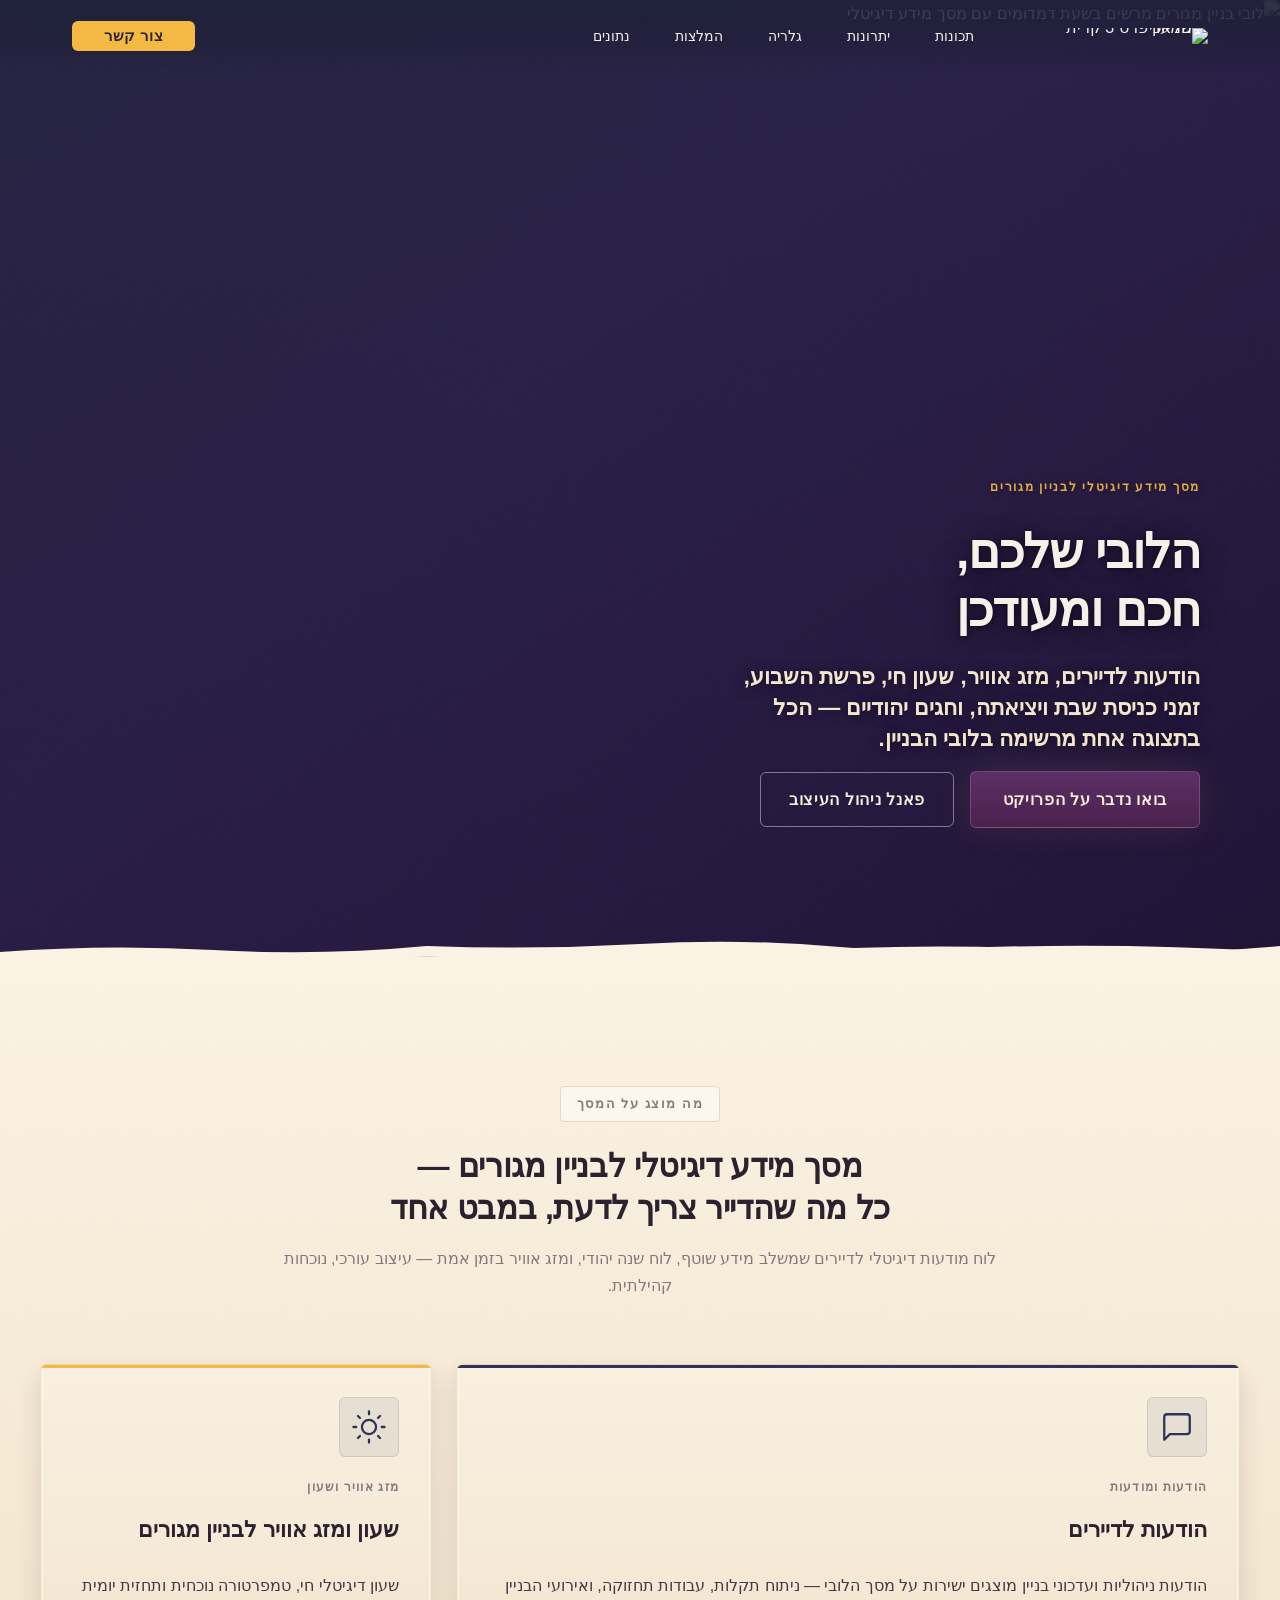
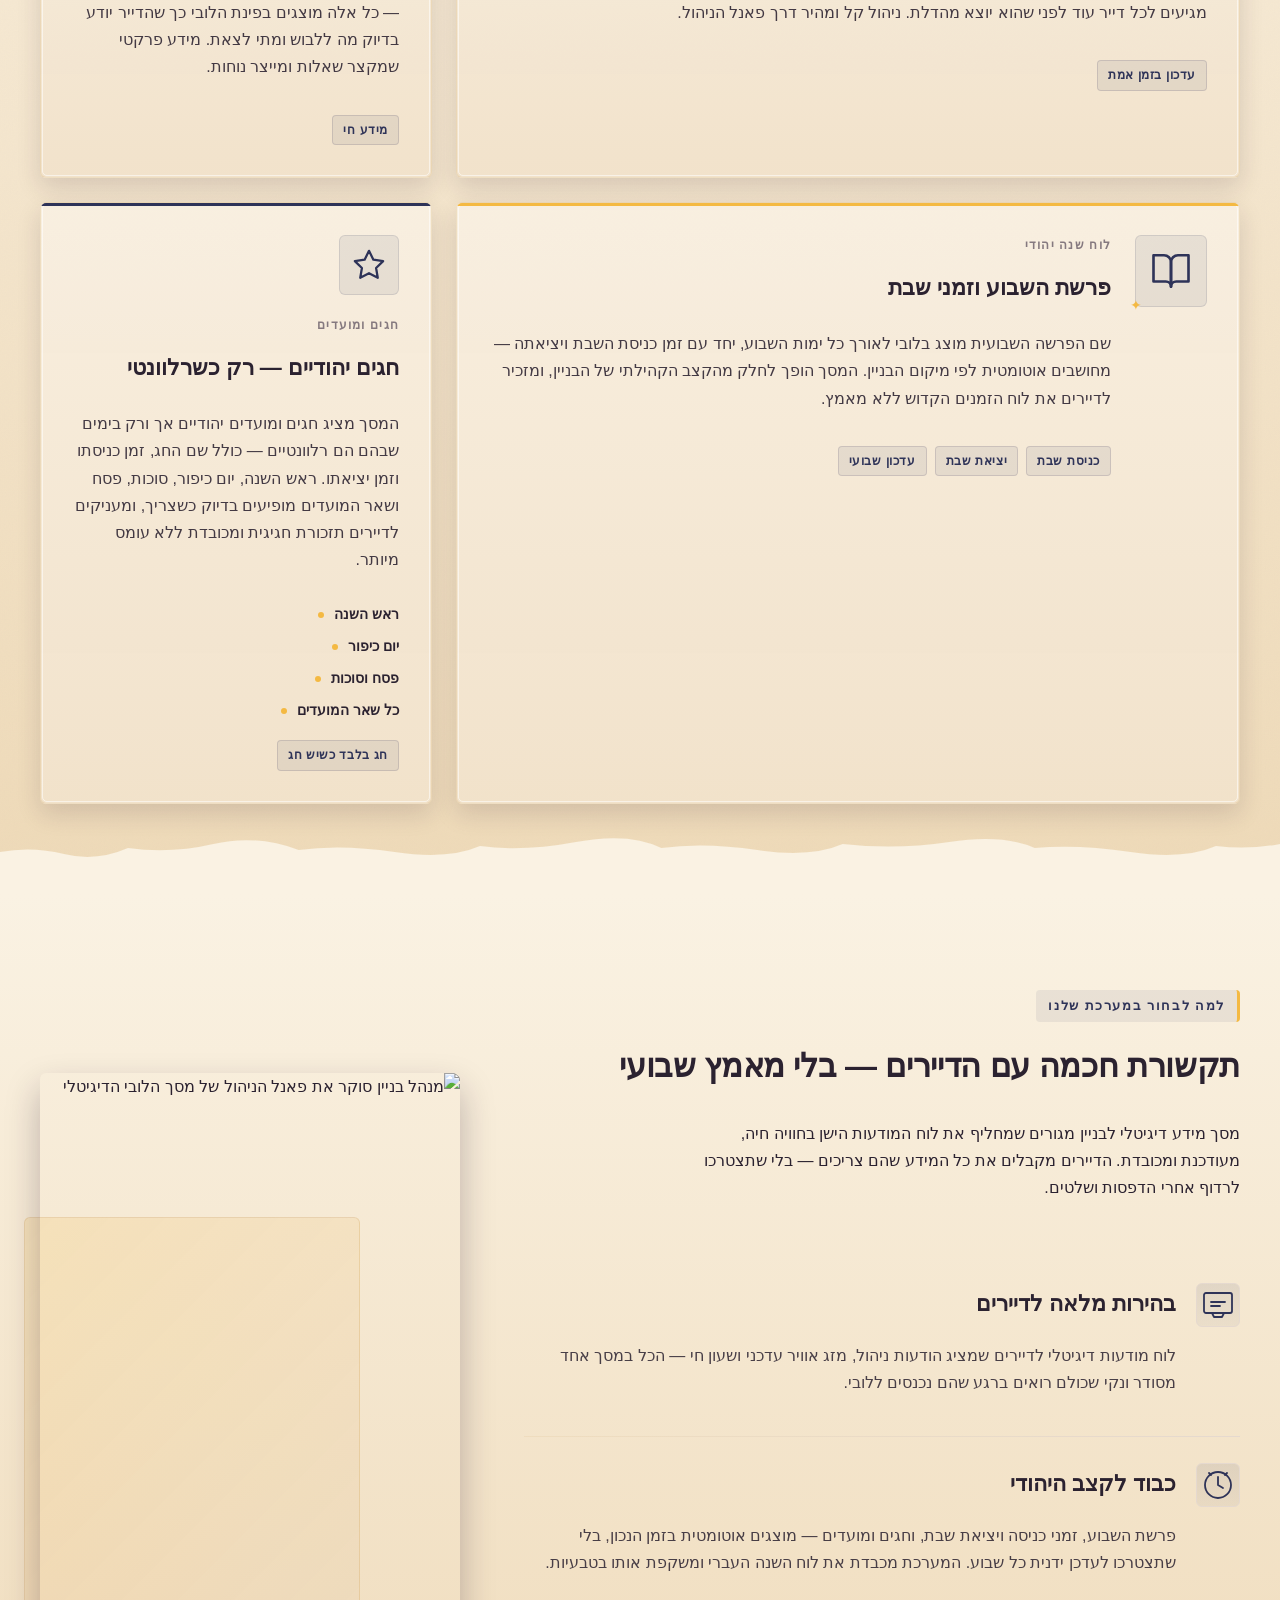
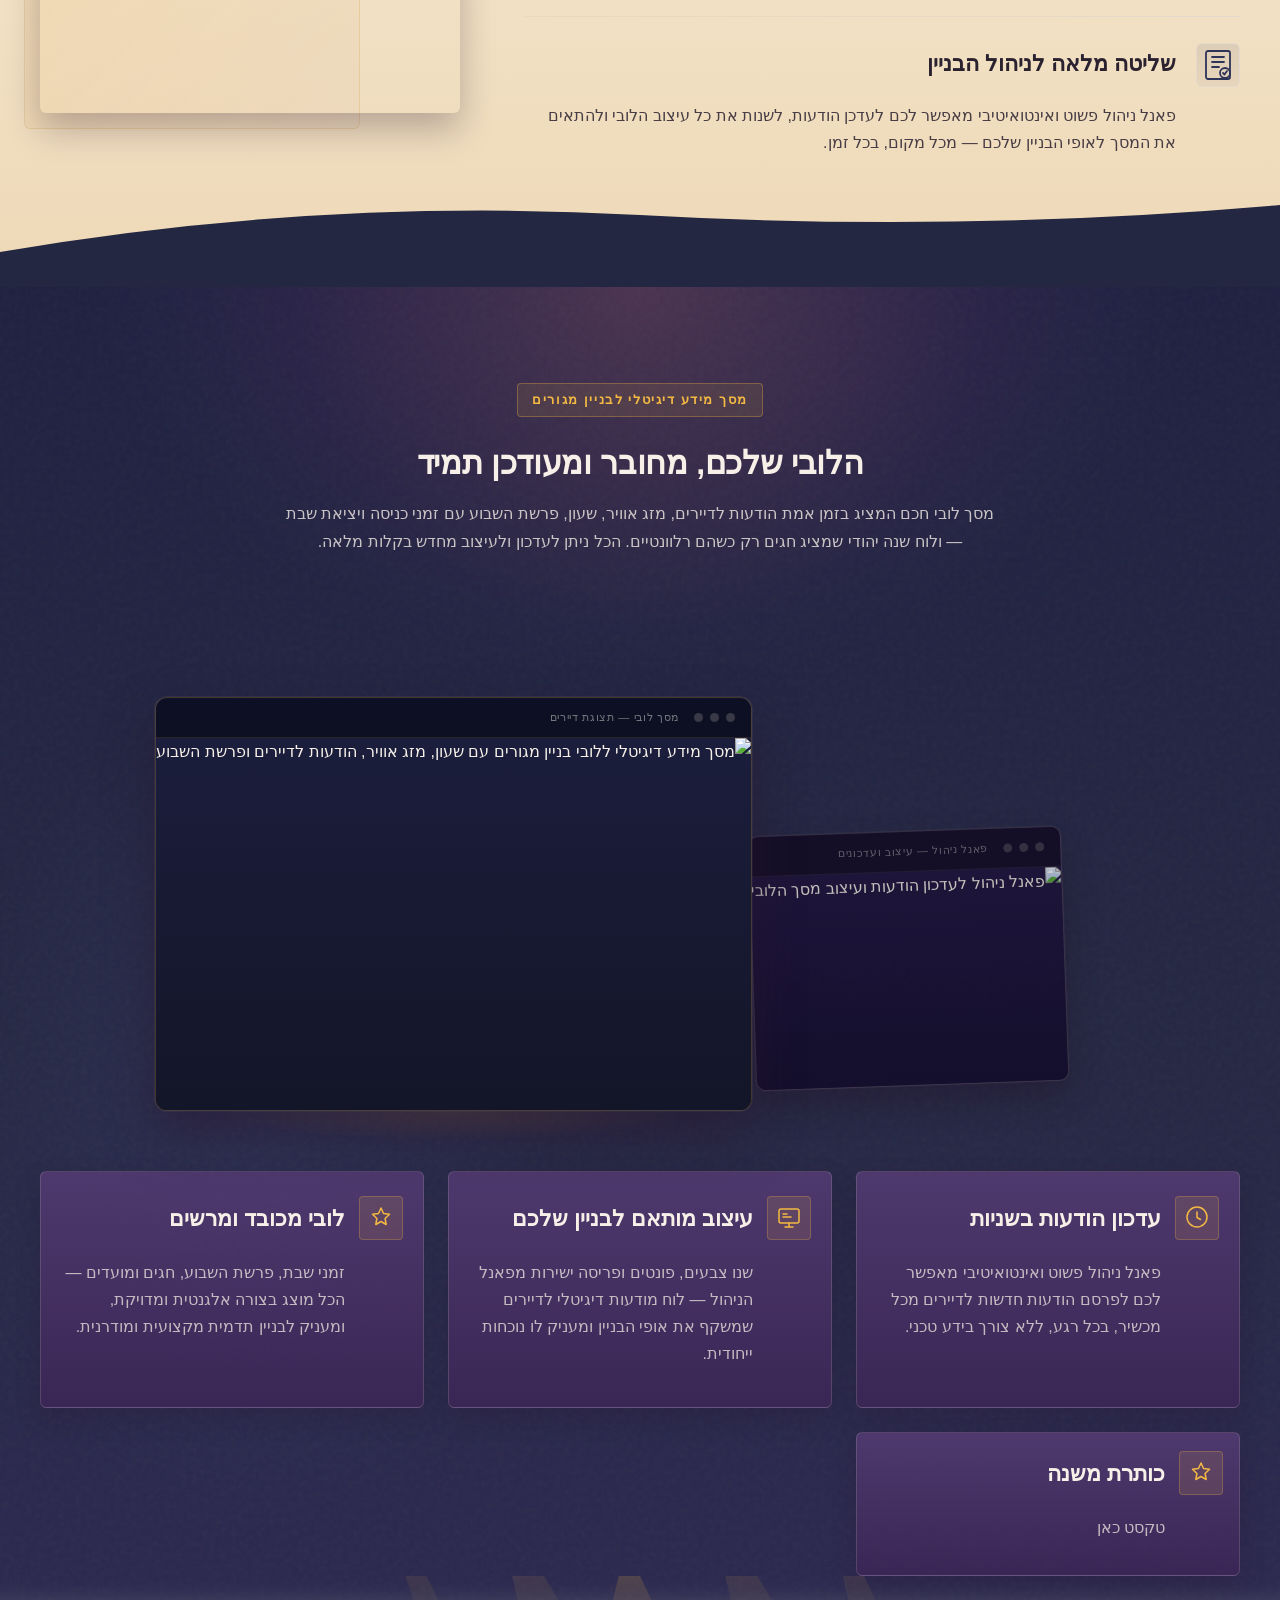
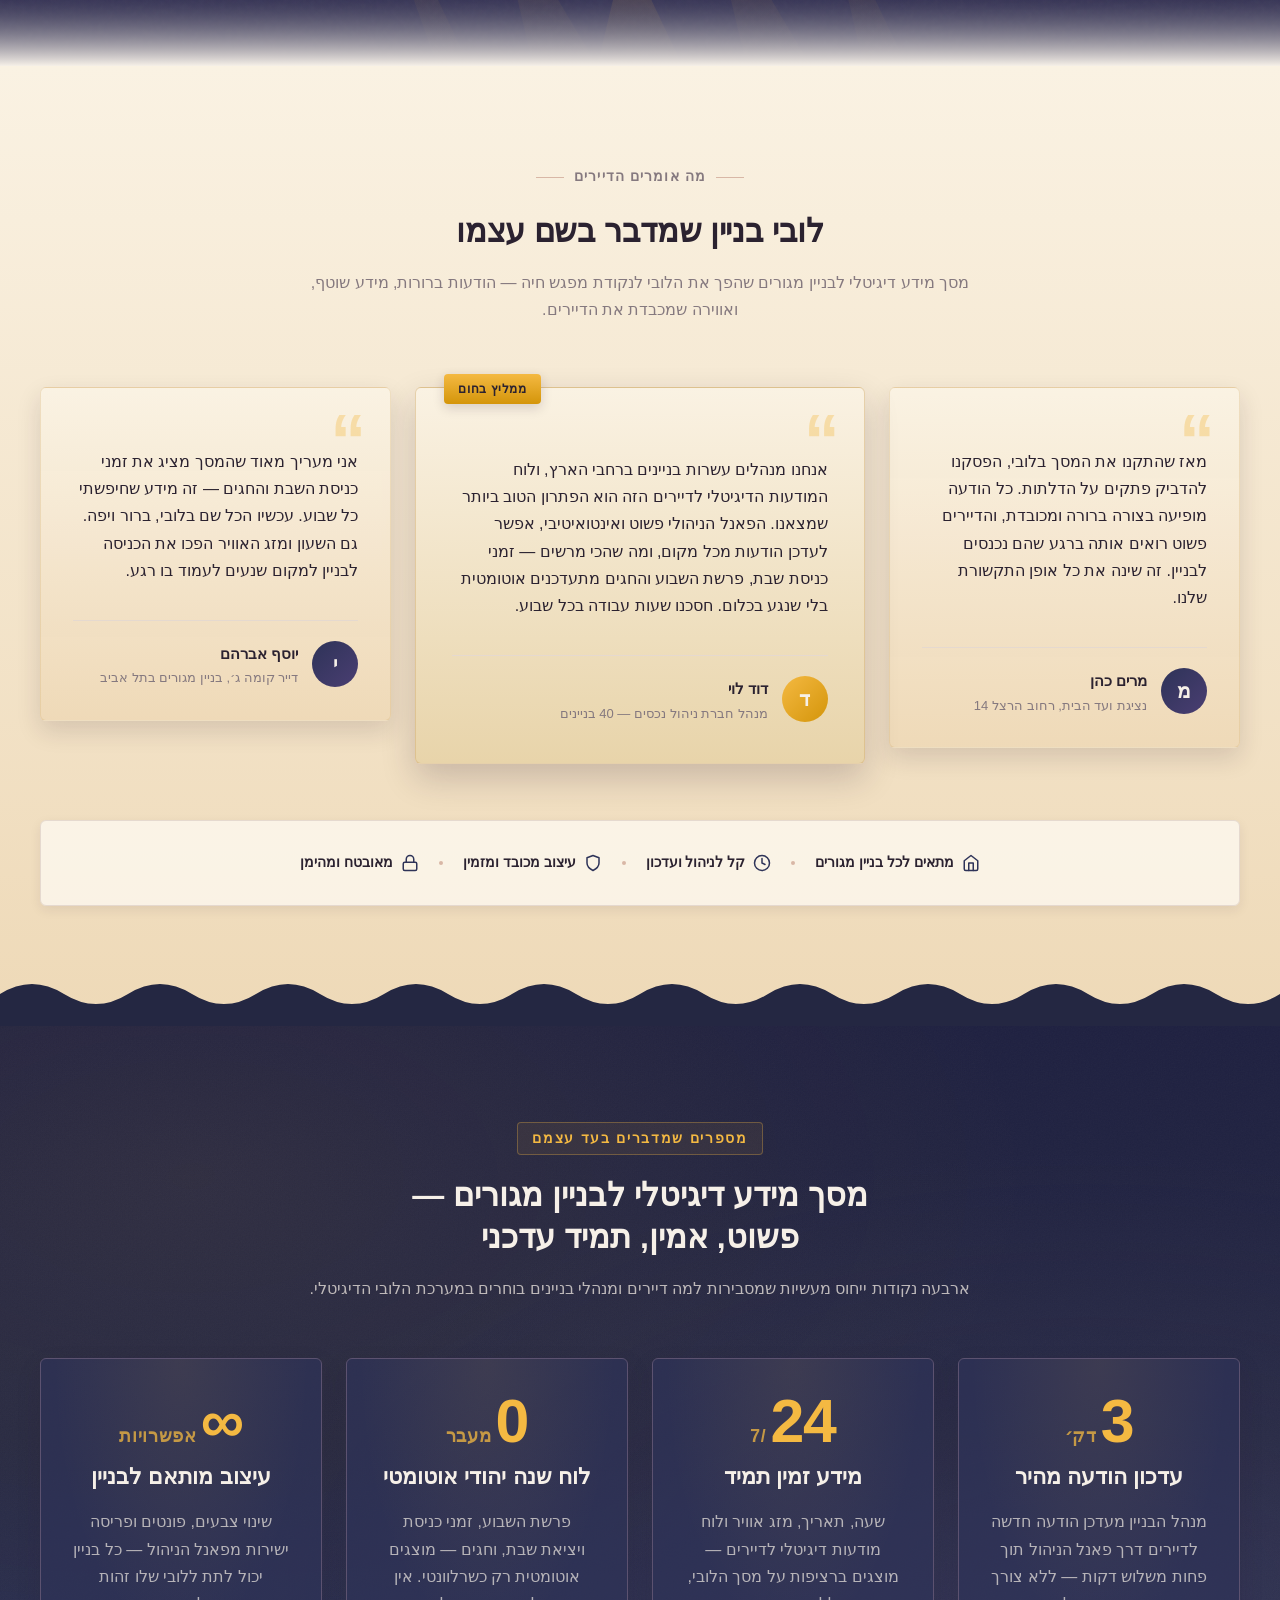
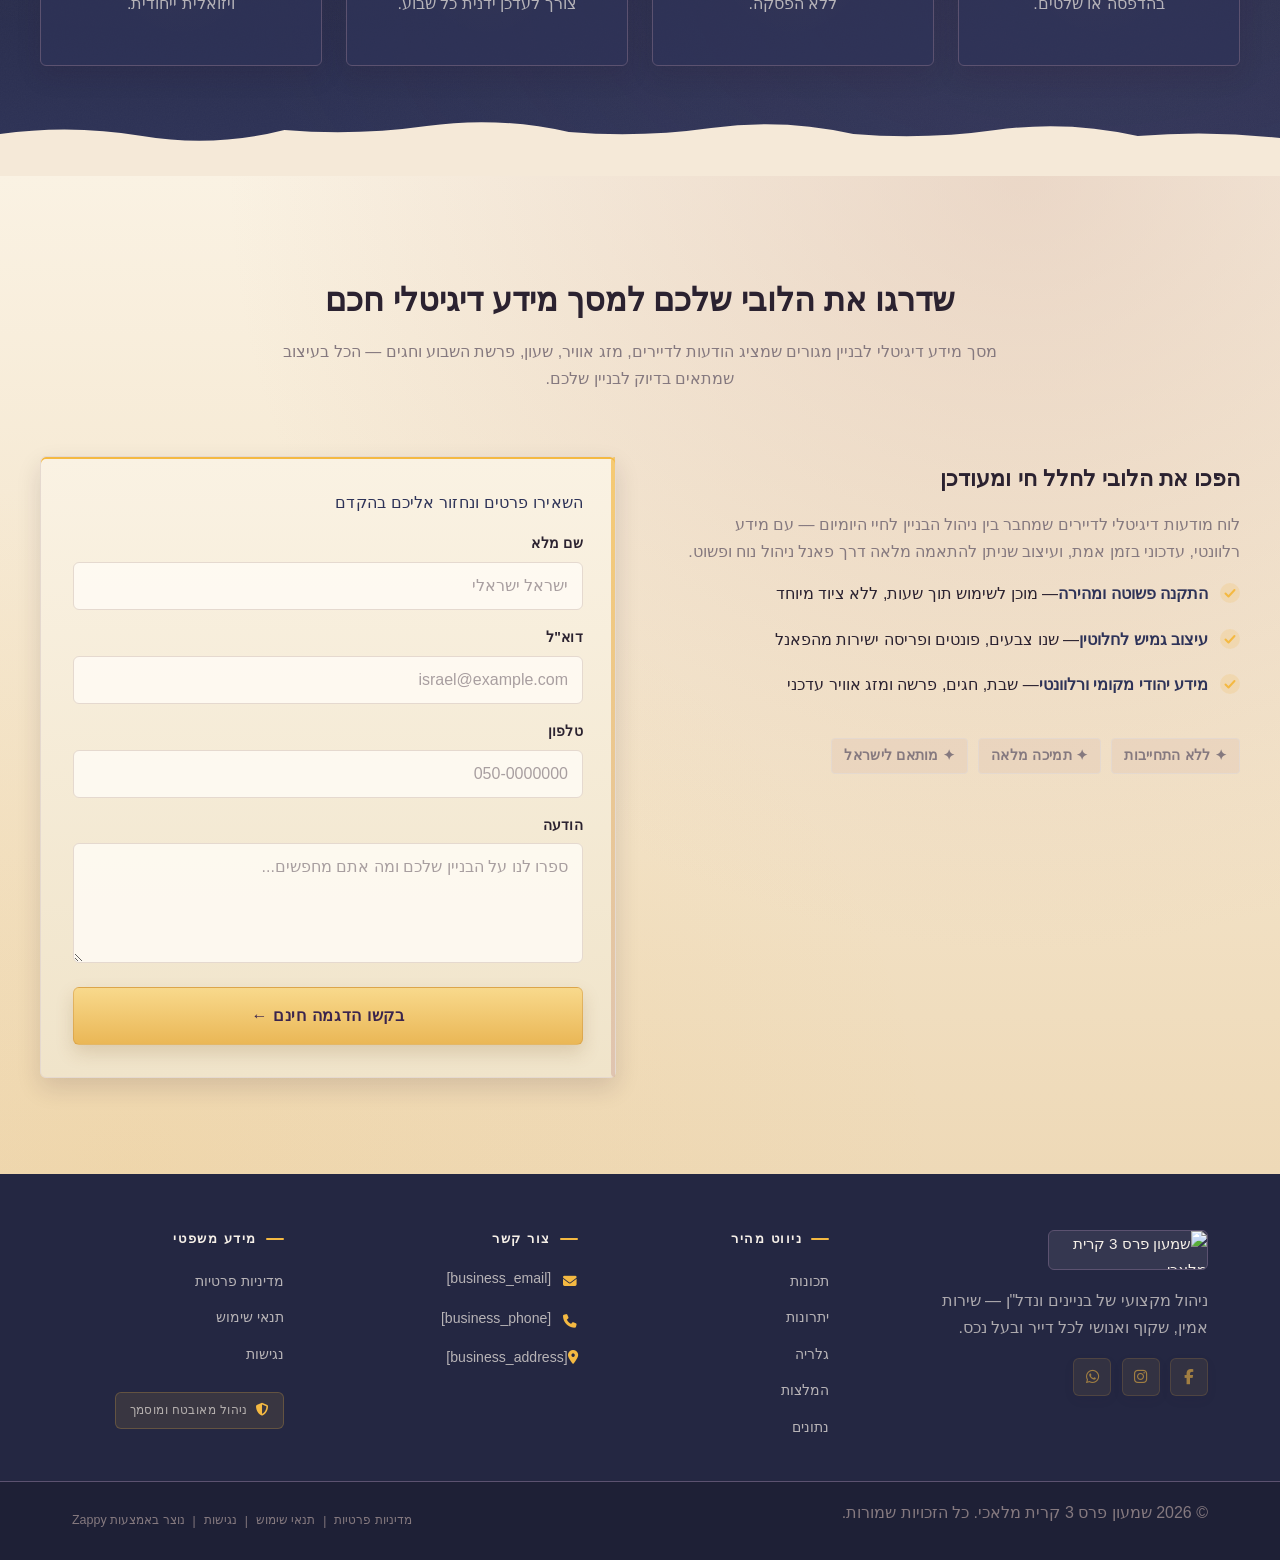
==== commit 5c466151: "Background sync: Progressive GitHub Sync" ====
--- a/public/index.html
+++ b/public/index.html
@@ -1 +1 @@
-<!doctype html><html dir="rtl" lang="he"><head><meta charset="UTF-8"><meta content="width=device-width,initial-scale=1" name="viewport"><meta content="index, follow" name="robots"><title>מסך מידע דיגיטלי לבניין מגורים — שמעון פרס 3 קרית מלאכי</title><meta content="A digital lobby display system designed for residential building lobbies in Israel. The system features a public-facing screen showing real-time information inc" name="description"><meta content="מסך מידע דיגיטלי לבניין מגורים, לוח מודעות דיגיטלי לדיירים, מסך לובי בניין הודעות לדיירים, שעון ומזג אוויר לבניין מגורים" name="keywords"><link href="/assets/favicon.ico" rel="icon" type="image/x-icon"><link href="/assets/favicon-16x16.png" rel="icon" type="image/png" sizes="16x16"><link href="/assets/favicon-32x32.png" rel="icon" type="image/png" sizes="32x32"><link href="/assets/favicon-48x48.png" rel="icon" type="image/png" sizes="48x48"><link href="/assets/favicon-192x192.png" rel="icon" type="image/png" sizes="192x192"><link href="/assets/favicon-512x512.png" rel="icon" type="image/png" sizes="512x512"><link href="/assets/apple-touch-icon.png" rel="apple-touch-icon"><script>!function(){"use strict";var t="ea636a87-d5f5-48fe-8e7d-f9ace144a966",e="https://api.zappy5.com/api/analytics/track",a=18e5,n=2592e6,o=!0,i=!0,r=!0;var s=function(){var e="zappy_visitor_"+t,a=null;try{if(a=localStorage.getItem(e)){var o=JSON.parse(a),i=Date.now();if(i-o.created<n)return o.lastSeen=i,localStorage.setItem(e,JSON.stringify(o)),o.id}}catch(t){console.warn("Zappy Analytics: LocalStorage not available")}var r="zv_"+Date.now()+"_"+Math.random().toString(36).substr(2,9);try{localStorage.setItem(e,JSON.stringify({id:r,created:Date.now(),lastSeen:Date.now()}))}catch(t){}return r}(),c=function(){var e="zappy_session_"+t,n=null;try{if(n=sessionStorage.getItem(e)){var o=JSON.parse(n),i=Date.now();if(i-o.timestamp<a)return o.timestamp=i,sessionStorage.setItem(e,JSON.stringify(o)),o.id}}catch(t){console.warn("Zappy Analytics: SessionStorage not available")}var r="zs_"+Date.now()+"_"+Math.random().toString(36).substr(2,9);try{sessionStorage.setItem(e,JSON.stringify({id:r,timestamp:Date.now()}))}catch(t){}return r}();function l(a,n){n=n||{};var o={website_id:t,event_type:a,page_path:window.location.pathname,referrer:document.referrer||"direct",visitor_id:s,session_id:c,metadata:n};if(navigator.sendBeacon){var i=new Blob([JSON.stringify(o)],{type:"application/json"});navigator.sendBeacon(e,i)}else fetch(e,{method:"POST",headers:{"Content-Type":"application/json"},body:JSON.stringify(o),keepalive:!0}).catch(function(t){console.warn("Zappy Analytics: Failed to track event",t)})}o&&l("pageview",{title:document.title,url:window.location.href}),i&&document.addEventListener("click",function(t){var e=t.target;if("BUTTON"===e.tagName||e.closest("button")){var a="BUTTON"===e.tagName?e:e.closest("button");l("click",{element:"button",text:a.textContent.trim().substring(0,100),id:a.id||null,class:a.className||null})}else if("A"===e.tagName||e.closest("a")){var n="A"===e.tagName?e:e.closest("a");l("navigation",{element:"link",text:n.textContent.trim().substring(0,100),href:n.href,external:n.hostname!==window.location.hostname})}},!0),r&&document.addEventListener("submit",function(t){var e=t.target;l("form_submit",{form_id:e.id||null,form_name:e.name||null,form_action:e.action||null,form_method:e.method||"GET"})},!0);var d=Date.now();window.addEventListener("beforeunload",function(){l("page_unload",{time_on_page:Math.floor((Date.now()-d)/1e3),page_path:window.location.pathname})}),window.zappyAnalytics={track:l,getVisitorId:function(){return s},getSessionId:function(){return c}}}()</script><meta content="מסך מידע דיגיטלי לבניין מגורים — שמעון פרס 3 קרית מלאכי" property="og:title"><meta content="A digital lobby display system designed for residential building lobbies in Israel. The system features a public-facing screen showing real-time information inc" property="og:description"><meta content="website" property="og:type"><meta content="he_IL" property="og:locale"><meta content="summary_large_image" name="twitter:card"><meta content="מסך מידע דיגיטלי לבניין מגורים — שמעון פרס 3 קרית מלאכי" name="twitter:title"><meta content="A digital lobby display system designed for residential building lobbies in Israel. The system features a public-facing screen showing real-time information inc" name="twitter:description"><link href="https://cdnjs.cloudflare.com/ajax/libs/font-awesome/6.4.0/css/all.min.css" rel="stylesheet"><link href="/assets/favicon.ico" rel="icon" type="image/x-icon"><link href="/assets/favicon-16x16.png" rel="icon" type="image/png" sizes="16x16"><link href="/assets/favicon-32x32.png" rel="icon" type="image/png" sizes="32x32"><link href="/assets/favicon-48x48.png" rel="icon" type="image/png" sizes="48x48"><link href="/assets/favicon-192x192.png" rel="icon" type="image/png" sizes="192x192"><link href="/assets/favicon-512x512.png" rel="icon" type="image/png" sizes="512x512"><link href="/assets/apple-touch-icon.png" rel="apple-touch-icon"><link href="https://cdn.jsdelivr.net/npm/vanilla-cookieconsent@3/dist/cookieconsent.css" rel="stylesheet"><script src="https://cdn.jsdelivr.net/npm/vanilla-cookieconsent@3/dist/cookieconsent.umd.js"></script><script src="https://cdn.jsdelivr.net/gh/mickidum/acc_toolbar/acctoolbar/acctoolbar.min.js"></script><link href="/styles.css" rel="stylesheet"><style id="zappy-dropdown-submenu-styles">#navMenu li:has(.sub-menu),.nav-menu li:has(.sub-menu),.navbar li:has(.sub-menu),nav li:has(.sub-menu){position:relative}#navMenu .sub-menu,.nav-menu .sub-menu,.navbar .sub-menu,nav .sub-menu{display:block!important;position:absolute!important;top:100%;left:0;min-width:220px;background:#fff;border-radius:8px;box-shadow:0 8px 25px rgba(0,0,0,.15);padding:8px 0;opacity:0;visibility:hidden;transform:translateY(10px);transition:all .3s ease;z-index:1000;list-style:none;pointer-events:none}#navMenu li:hover>.sub-menu,.nav-menu li:hover>.sub-menu,.navbar li:hover>.sub-menu,nav li:hover>.sub-menu{opacity:1!important;visibility:visible!important;transform:translateY(0)!important;pointer-events:auto!important}.sub-menu li{list-style:none;margin:0;padding:0}.sub-menu a{display:block!important;padding:10px 16px!important;color:var(--text-dark,#333)!important;font-weight:500;text-decoration:none;white-space:nowrap;transition:background-color .2s}.sub-menu a:hover{background-color:#f5f5f5}[dir=rtl] .nav-menu .sub-menu,[dir=rtl] .navbar .sub-menu,[dir=rtl] nav .sub-menu,html[lang=ar] .nav-menu .sub-menu,html[lang=ar] .navbar .sub-menu,html[lang=ar] nav .sub-menu,html[lang=he] .nav-menu .sub-menu,html[lang=he] .navbar .sub-menu,html[lang=he] nav .sub-menu{left:auto!important;right:0!important}.sub-menu:empty,.sub-menu:not(:has(li)),.sub-menu:not(:has(li:not(.zappy-hidden-menu-item))){display:none!important;opacity:0!important;visibility:hidden!important;pointer-events:none!important}li:has(.menu-group-title):hover>.sub-menu{opacity:1!important;visibility:visible!important;transform:translateY(0)!important;pointer-events:auto!important}#navMenu>li>.menu-group-title,.nav-menu>li>.menu-group-title{display:inline-block;padding:.5rem 1rem;cursor:default;user-select:none}@media (max-width:768px){#navMenu .sub-menu,.nav-menu .sub-menu,.navbar .sub-menu,nav .sub-menu{position:static!important;transform:none!important;box-shadow:none!important;background:0 0!important;max-height:0;overflow:hidden;opacity:0;visibility:hidden;transition:max-height .3s ease,opacity .3s ease;padding:0!important;border-radius:0!important}.sub-menu.mobile-expanded{max-height:500px!important;opacity:1!important;visibility:visible!important;padding:8px 0 8px 16px!important}[dir=rtl] .sub-menu.mobile-expanded,html[lang=he] .sub-menu.mobile-expanded{padding:8px 16px 8px 0!important}#navMenu li:hover>.sub-menu,.nav-menu li:hover>.sub-menu,.navbar li:hover>.sub-menu,nav li:hover>.sub-menu{opacity:0;visibility:hidden;pointer-events:none}#navMenu li>.sub-menu.mobile-expanded,.nav-menu li>.sub-menu.mobile-expanded,.navbar li>.sub-menu.mobile-expanded,nav li>.sub-menu.mobile-expanded{opacity:1!important;visibility:visible!important;pointer-events:auto!important}#navMenu li:has(.sub-menu),.nav-menu li:has(.sub-menu),.navbar li:has(.sub-menu),nav li:has(.sub-menu){display:flex!important;flex-wrap:wrap!important;align-items:center!important;position:relative!important;min-height:44px!important}#navMenu li:has(.sub-menu)>a,.nav-menu li:has(.sub-menu)>a,.navbar li:has(.sub-menu)>a,nav li:has(.sub-menu)>a{flex:1!important;min-width:0!important}#navMenu li:has(.sub-menu)>.menu-group-title,.nav-menu li:has(.sub-menu)>.menu-group-title,.navbar li:has(.sub-menu)>.menu-group-title,nav li:has(.sub-menu)>.menu-group-title{flex:1!important;min-width:0!important;padding:0!important;line-height:inherit!important}#navMenu li:has(.sub-menu)>.sub-menu,.nav-menu li:has(.sub-menu)>.sub-menu,.navbar li:has(.sub-menu)>.sub-menu,nav li:has(.sub-menu)>.sub-menu{flex-basis:100%!important;width:100%!important}#navMenu li:has(.sub-menu)>a [class*=arrow],#navMenu li:has(.sub-menu)>a [class*=chevron],.nav-menu li:has(.sub-menu)>a .fa-angle-down,.nav-menu li:has(.sub-menu)>a .fa-chevron-down,.nav-menu li:has(.sub-menu)>a [class*=arrow],.nav-menu li:has(.sub-menu)>a [class*=chevron],nav li:has(.sub-menu)>a [class*=arrow],nav li:has(.sub-menu)>a [class*=chevron]{display:none!important;visibility:hidden!important}.mobile-submenu-toggle{display:flex!important;align-items:center!important;justify-content:center!important;width:44px!important;height:auto!important;background:0 0!important;border:none!important;cursor:pointer!important;color:var(--text-dark)!important;position:static!important;flex-shrink:0!important;align-self:stretch!important;z-index:2!important;padding:0!important;margin:0!important}.mobile-submenu-toggle::after{content:''!important;width:0!important;height:0!important;border-left:6px solid transparent!important;border-right:6px solid transparent!important;border-top:7px solid currentColor!important;transition:transform .3s ease!important}.mobile-submenu-toggle.expanded::after{transform:rotate(180deg)!important}.sub-menu a{padding:10px 0!important;display:block!important;color:var(--text-dark)!important}.navbar .sub-menu li a,.zappy-products-dropdown .sub-menu a,nav.navbar .sub-menu li a{color:var(--text-dark)!important}}@media (min-width:769px){.mobile-submenu-toggle{display:none!important}}</style><style id="mobile-lang-menu-deployed-css">@media (max-width:768px){.lang-switcher,.nav-container .lang-switcher,.nav-cta-container .lang-switcher,.nav-ecommerce-icons .lang-switcher,.nav-icons-left .lang-switcher,.navbar .lang-switcher,.navbar .nav-cta-container .lang-switcher{display:none!important}.mobile-lang-menu{width:100%;border-top:1px solid rgba(128,128,128,.2);padding:8px 0 0 0;margin-top:8px}.mobile-lang-toggle{display:flex!important;align-items:center;justify-content:space-between;width:100%;padding:12px 16px;background:0 0;border:none;cursor:pointer;font-size:15px;color:inherit;font-family:inherit}.mobile-lang-toggle::after{content:'';display:inline-block;width:8px;height:8px;border-right:2px solid currentColor;border-bottom:2px solid currentColor;transform:rotate(45deg);transition:transform .3s ease;margin-left:8px}.mobile-lang-toggle.expanded::after{transform:rotate(-135deg)}.mobile-lang-options{max-height:0;overflow:hidden;transition:max-height .3s ease}.mobile-lang-options.expanded{max-height:300px}.mobile-lang-option{display:flex!important;align-items:center;gap:10px;padding:10px 24px;text-decoration:none;color:inherit;font-size:14px;font-family:inherit}.mobile-lang-option:hover{background:rgba(128,128,128,.1)}.mobile-lang-option.active{font-weight:600;opacity:.7;pointer-events:none}.mobile-lang-option img{width:20px;height:20px;border-radius:50%}}@media (min-width:769px){.mobile-lang-menu{display:none!important}}</style><style id="zappy-widget-visibility">#mic-access-tool-box,#mic-access-tool-general-button,#mic-init-access-tool #mic-access-tool-box,#mic-init-access-tool #mic-access-tool-general-button,#mic-init-access-tool .mic-access-tool-general-button,._access-icon,._access-menu,.mic-access-tool-box,.mic-access-tool-general-button,div[id*=mic-access-tool-box]{display:none!important;visibility:hidden!important;opacity:0!important;pointer-events:none!important}</style></head><body><nav class="navbar" dir="rtl"><button class="mobile-toggle" aria-label="Menu" id="mobileToggle"><svg viewbox="0 0 24 24" fill="none" height="24" width="24" class="hamburger-icon"><path d="M3 12h18M3 6h18M3 18h18" stroke="currentColor" stroke-width="2" stroke-linecap="round"></path></svg><svg viewbox="0 0 24 24" fill="none" height="24" width="24" class="close-icon" style="display:none"><path d="M18 6L6 18M6 6l12 12" stroke="currentColor" stroke-width="2" stroke-linecap="round"></path></svg></button><button class="phone-header-btn" aria-label="Call" data-phone="[business_phone]"><svg viewbox="0 0 24 24" fill="currentColor" height="20" width="20"><path d="M22 16.92v3a2 2 0 0 1-2.18 2 19.79 19.79 0 0 1-8.63-3.07 19.5 19.5 0 0 1-6-6 19.79 19.79 0 0 1-3.07-8.67A2 2 0 0 1 4.11 2h3a2 2 0 0 1 2 1.72 12.84 12.84 0 0 0 .7 2.81 2 2 0 0 1-.45 2.11L8.09 9.91a16 16 0 0 0 6 6l1.27-1.27a2 2 0 0 1 2.11-.45 12.84 12.84 0 0 0 2.81.7A2 2 0 0 1 22 16.92z"></path></svg></button><div class="nav-container"><div class="nav-right-group"><div class="nav-brand"><a href="/" class="logo-link"><img alt="שמעון פרס 3 קרית מלאכי" src="/assets/business-logo.webp" class="logo"></a></div><ul class="nav-menu" id="navMenu"><li><a href="#features">תכונות</a></li><li><a href="#benefits">יתרונות</a></li><li><a href="#showcase">גלריה</a></li><li><a href="#testimonials">המלצות</a></li><li><a href="#stats">נתונים</a></li></ul></div><div class="nav-cta-container"><a href="#cta" class="nav-cta-btn">צור קשר</a></div></div></nav><script>window.addEventListener("load",function(){const e=document.querySelector(".navbar, nav, header");if(!e)return void console.log("[Navbar] Navbar element not found");let t=document.getElementById("mobileToggle")||document.querySelector(".mobile-toggle")||document.querySelector(".hamburger")||document.querySelector(".hamburger-menu")||document.querySelector(".menu-toggle")||document.querySelector(".burger-menu")||document.querySelector('[aria-label="Menu"]')||document.querySelector('[aria-label="תפריט"]');const o=document.querySelector(".phone-header-btn"),n=window.getComputedStyle(e);let r=n.backgroundColor;if(console.log("[Navbar] Initial navbar background:",r),"transparent"===r||"rgba(0, 0, 0, 0)"===r||r.startsWith("rgba")&&r.includes(", 0)")){const e=n.backgroundImage;if(e&&"none"!==e)console.log("[Navbar] Navbar has background image/gradient, using dark text"),r="rgb(240, 240, 240)";else{const e=window.getComputedStyle(document.body).backgroundColor;console.log("[Navbar] Navbar transparent, using body background:",e),r=e}}const i=r.match(/\d+/g);if(i&&i.length>=3){const e=(.299*parseInt(i[0])+.587*parseInt(i[1])+.114*parseInt(i[2]))/255;console.log("[Navbar] Mobile button colors preserved from Claude CSS (luminance:",e.toFixed(2)+")");const n=document.createElement("style");n.id="zappy-mobile-nav-fix";document.documentElement.lang;document.documentElement.dir,n.textContent='\n        /* Hide mobile buttons on desktop, show only on mobile */\n        @media (min-width: 769px) {\n          .mobile-toggle,\n          .phone-header-btn {\n            display: none !important;\n          }\n        }\n        \n        /* Show and position mobile buttons correctly on mobile */\n        @media (max-width: 768px) {\n          .mobile-toggle,\n          .phone-header-btn {\n            position: absolute !important;\n            top: 50% !important;\n            transform: translateY(-50%) !important;\n            z-index: 1001 !important;\n            display: flex !important;\n            align-items: center !important;\n            justify-content: center !important;\n            width: 36px !important;\n            height: 36px !important;\n            border-radius: 50% !important;\n            border: none !important;\n            cursor: pointer !important;\n            padding: 6px !important;\n            background: none !important;\n            color: var(--nav-text, var(--text-dark)) !important;\n          }\n          \n          /* LTR positioning (default): hamburger LEFT, phone RIGHT */\n          html:not([dir="rtl"]):not([lang="he"]):not([lang="ar"]) .mobile-toggle,\n          html[dir="ltr"] .mobile-toggle {\n            left: 12px !important;\n            right: auto !important;\n          }\n          html:not([dir="rtl"]):not([lang="he"]):not([lang="ar"]) .phone-header-btn,\n          html[dir="ltr"] .phone-header-btn {\n            right: 12px !important;\n            left: auto !important;\n          }\n          \n          /* RTL positioning: hamburger RIGHT, phone LEFT */\n          html[dir="rtl"] .mobile-toggle,\n          html[lang="he"] .mobile-toggle,\n          html[lang="ar"] .mobile-toggle {\n            right: 12px !important;\n            left: auto !important;\n          }\n          html[dir="rtl"] .phone-header-btn,\n          html[lang="he"] .phone-header-btn,\n          html[lang="ar"] .phone-header-btn {\n            left: 12px !important;\n            right: auto !important;\n          }\n          \n          /* CRITICAL: Ensure nav-container has min-height on mobile */\n          /* All children are positioned absolutely/fixed on mobile, so height:auto collapses to 0 */\n          .nav-container {\n            min-height: 70px !important;\n            position: relative !important;\n          }\n          \n          /* Ensure SVG icons are properly sized and inherit color */\n          .mobile-toggle svg,\n          .phone-header-btn svg {\n            width: 24px !important;\n            height: 24px !important;\n            /* Don\'t force display - let JavaScript control hamburger/close toggle */\n          }\n          \n          /* Reset nav-cta-container on mobile - remove desktop box-shadow/padding */\n          /* that creates a visible ghost box when CTA button is hidden */\n          .nav-cta-container {\n            box-shadow: none !important;\n            padding: 0 !important;\n          }\n          \n          /* Hide nav-cta-container entirely on mobile when there\'s no lang-switcher */\n          /* (only the CTA button is inside, and it\'s hidden on mobile) */\n          .nav-cta-container:not(:has(.lang-switcher)) {\n            display: none !important;\n          }\n          \n          /* CRITICAL: Prevent hero image fade gradient from bleeding over headline text */\n          /* The .image-fade-gradient has bottom: -30px (extends below parent) */\n          /* On mobile stacked layout, this overlaps the h1 text below the image */\n          .hero-image-column {\n            overflow: hidden !important;\n          }\n          .image-fade-gradient {\n            bottom: 0 !important;\n          }\n          \n          /* Hide desktop language switcher on mobile - hamburger menu handles it */\n          /* High specificity to override stored CSS */\n          .lang-switcher,\n          .nav-cta-container .lang-switcher,\n          .nav-container .lang-switcher,\n          .navbar .lang-switcher,\n          .navbar .nav-cta-container .lang-switcher {\n            display: none !important;\n          }\n        }\n      ';const r=document.getElementById("zappy-mobile-nav-fix");r&&r.remove(),document.head.appendChild(n),console.log("[Navbar] Critical CSS injected for mobile nav positioning");const l=window.innerWidth<=768;if(t){const e=t.querySelector(".hamburger-icon"),o=t.querySelector(".close-icon");e&&(e.style.setProperty("width","24px","important"),e.style.setProperty("height","24px","important"),e.style.setProperty("display","block","important")),o&&(o.style.setProperty("width","24px","important"),o.style.setProperty("height","24px","important"),o.style.setProperty("display","none","important")),l?(t.style.setProperty("position","absolute","important"),t.style.setProperty("top","50%","important"),t.style.setProperty("transform","translateY(-50%)","important"),t.style.setProperty("z-index","1001","important"),t.style.removeProperty("left"),t.style.removeProperty("right"),console.log("[Navbar] Mobile toggle positioning applied (mobile viewport)")):(t.style.removeProperty("position"),t.style.removeProperty("top"),t.style.removeProperty("transform"),t.style.removeProperty("z-index"),t.style.removeProperty("left"),t.style.removeProperty("right"),console.log("[Navbar] Desktop viewport - cleared mobile toggle inline positioning"))}if(o){const e=o.querySelector("svg");e&&(e.style.width="24px",e.style.height="24px",e.setAttribute("width","24"),e.setAttribute("height","24")),l?(o.style.setProperty("position","absolute","important"),o.style.setProperty("top","50%","important"),o.style.setProperty("transform","translateY(-50%)","important"),o.style.setProperty("z-index","1001","important"),o.style.removeProperty("left"),o.style.removeProperty("right"),console.log("[Navbar] Phone button positioning applied (mobile viewport)")):(o.style.removeProperty("position"),o.style.removeProperty("top"),o.style.removeProperty("transform"),o.style.removeProperty("z-index"),o.style.removeProperty("left"),o.style.removeProperty("right"),console.log("[Navbar] Desktop viewport - cleared phone button inline positioning"))}}else console.log("[Navbar] Could not parse background color:",r);t=document.getElementById("mobileToggle")||document.querySelector(".mobile-toggle")||document.querySelector(".hamburger")||document.querySelector(".hamburger-menu")||document.querySelector(".menu-toggle")||document.querySelector(".burger-menu")||document.querySelector('[aria-label="Menu"]')||document.querySelector('[aria-label="תפריט"]');const l=document.getElementById("navMenu")||document.querySelector(".nav-menu")||document.querySelector(".nav-links")||document.querySelector("nav ul:not(.submenu)");if(!t||!l)return void console.log("[Navbar] Mobile toggle or menu not found:",{toggle:!!t,menu:!!l});l.id||(l.id="navMenu"),console.log("[Navbar] Initializing mobile menu...");const a=t.cloneNode(!0);t.parentNode.replaceChild(a,t),a.addEventListener("click",function(e){e.preventDefault(),e.stopPropagation();const t=this.querySelector(".hamburger-icon"),o=this.querySelector(".close-icon");l.classList.contains("active")?(l.classList.remove("active"),t&&t.style.setProperty("display","block","important"),o&&o.style.setProperty("display","none","important"),document.body.style.overflow="",console.log("[Navbar] Menu closed")):(l.classList.add("active"),t&&t.style.setProperty("display","none","important"),o&&o.style.setProperty("display","block","important"),document.body.style.overflow="hidden",console.log("[Navbar] Menu opened"))}),l.querySelectorAll("a").forEach(function(e){e.addEventListener("click",function(){if("#"===this.getAttribute("href"))return;const e=a.querySelector(".hamburger-icon"),t=a.querySelector(".close-icon");l.classList.remove("active"),e&&e.style.setProperty("display","block","important"),t&&t.style.setProperty("display","none","important"),document.body.style.overflow="",console.log("[Navbar] Menu closed (link clicked)")})});var s=l.querySelectorAll(".dropdown-toggle");s.forEach(function(e){e.addEventListener("click",function(e){e.preventDefault(),e.stopPropagation();var t=this.closest(".nav-dropdown");t&&(t.parentNode.querySelectorAll(".nav-dropdown.open").forEach(function(e){e!==t&&e.classList.remove("open")}),t.classList.toggle("open"),console.log("[Navbar] Dropdown toggled:",t.classList.contains("open")?"open":"closed"))})}),document.addEventListener("click",function(e){e.target.closest(".nav-dropdown")||document.querySelectorAll(".nav-dropdown.open").forEach(function(e){e.classList.remove("open")})}),console.log("[Navbar] Dropdown handlers initialized for "+s.length+" dropdowns"),o&&o.addEventListener("click",function(){const e=document.querySelectorAll('a[href^="tel:"]'),t=e.length>0?e[0].getAttribute("href").replace("tel:",""):"[business_phone]";window.location.href="tel:"+t,console.log("[Navbar] Phone button clicked")}),console.log("[Navbar] Mobile menu initialized successfully");const p=function(){const e=document.querySelector(".whatsapp-float");e&&(window.innerWidth>=769?(e.style.setProperty("display","none","important"),e.style.setProperty("visibility","hidden","important"),e.style.setProperty("opacity","0","important"),e.style.setProperty("pointer-events","none","important"),console.log("[WhatsApp] Button hidden on desktop")):(e.style.removeProperty("display"),e.style.removeProperty("visibility"),e.style.removeProperty("opacity"),e.style.removeProperty("pointer-events"),console.log("[WhatsApp] Button visible on mobile")))};let c;p(),window.addEventListener("resize",function(){clearTimeout(c),c=setTimeout(p,100)})})</script><main><section class="index-hero-section" data-layout-spec="בית-hero" dir="rtl" id="hero" data-hero-type="fullscreen-scrim"><div class="index-hero-bg"><img alt="לובי בניין מגורים מרשים בשעת דמדומים עם מסך מידע דיגיטלי" src="/assets/site-index-hero-image-1.webp" data-context="Refined residential building lobby at twilight/dusk in Israel. A sleek modern lobby with stone and glass surfaces, warm ambient lighting, and a mounted digital display screen on the wall showing announcements and information. The scene is cinematic and atmospheric with indigo and rose-gold evening tones, subtle light rays from upper windows, and a sense of calm elegance. The lobby features polished floors, architectural details, and the overall mood is premium and serene." data-placeholder="index-hero-image-1" height="900" width="1440" data-hero-bg="true"></div><div class="index-hero-scrim" aria-hidden="true"></div><div class="index-hero-grain" aria-hidden="true"></div><div class="index-hero-content-wrap"><div class="index-hero-content"><span class="index-hero-eyebrow">מסך מידע דיגיטלי לבניין מגורים</span><h1 class="index-hero-h1">הלובי שלכם,<br>חכם ומעודכן</h1><h3 class="index-hero-subtitle">הודעות לדיירים, מזג אוויר, שעון חי, פרשת השבוע, זמני כניסת שבת ויציאתה, וחגים יהודיים — הכל בתצוגה אחת מרשימה בלובי הבניין.</h3><div class="index-hero-cta-row"><a href="#contact" class="index-hero-btn-primary">בואו נדבר על הפרויקט</a><a href="#admin" class="index-hero-btn-ghost">פאנל ניהול העיצוב</a></div></div></div><div class="index-hero-divider-wrapper"><svg viewbox="0 0 1440 90" xmlns="http://www.w3.org/2000/svg" aria-hidden="true" data-no-icon-edit="true" preserveaspectratio="none"><path d="M0,90 L0,52 Q120,44 240,50 T480,46 Q600,50 720,44 T960,48 Q1080,44 1200,50 T1440,46 L1440,54 Q1320,60 1200,54 T960,58 Q840,54 720,60 T480,56 Q360,60 240,56 T0,62 Z" fill="#FAF2E3"></path><path d="M0,90 L0,56 Q180,48 360,54 T720,50 Q900,54 1080,48 T1440,52 L1440,90 Z" fill="#FAF2E3"></path></svg></div></section><section class="index-features-section" data-layout-spec="בית-features" dir="rtl" id="features"><div class="index-features-container"><div class="index-features-intro"><span class="index-features-eyebrow">מה מוצג על המסך</span><h2 class="index-features-heading">מסך מידע דיגיטלי לבניין מגורים —<br>כל מה שהדייר צריך לדעת, במבט אחד</h2><p class="index-features-subtext">לוח מודעות דיגיטלי לדיירים שמשלב מידע שוטף, לוח שנה יהודי, ומזג אוויר בזמן אמת — עיצוב עורכי, נוכחות קהילתית.</p></div><div class="index-features-grid"><article class="index-feature-card index-feature-card--announcements"><div class="index-feature-card__accent-line"></div><div class="index-feature-card__icon-wrap"><svg viewbox="0 0 24 24" xmlns="http://www.w3.org/2000/svg" aria-hidden="true" data-element-type="icon" data-icon-type="svg" fill="none" height="36" width="36" stroke="currentColor" stroke-linecap="round" stroke-linejoin="round" stroke-width="1.6"><path d="M21 15a2 2 0 0 1-2 2H7l-4 4V5a2 2 0 0 1 2-2h14a2 2 0 0 1 2 2z"></path></svg></div><div class="index-feature-card__body"><span class="index-feature-card__label">הודעות ומודעות</span><h3 class="index-feature-card__title">הודעות לדיירים</h3><p class="index-feature-card__desc">הודעות ניהוליות ועדכוני בניין מוצגים ישירות על מסך הלובי — ניתוח תקלות, עבודות תחזוקה, ואירועי הבניין מגיעים לכל דייר עוד לפני שהוא יוצא מהדלת. ניהול קל ומהיר דרך פאנל הניהול.</p><div class="index-feature-card__tag">עדכון בזמן אמת</div></div></article><article class="index-feature-card index-feature-card--weather"><div class="index-feature-card__accent-line index-feature-card__accent-line--saffron"></div><div class="index-feature-card__icon-wrap"><svg viewbox="0 0 24 24" xmlns="http://www.w3.org/2000/svg" aria-hidden="true" data-element-type="icon" data-icon-type="svg" fill="none" height="36" width="36" stroke="currentColor" stroke-linecap="round" stroke-linejoin="round" stroke-width="1.6"><circle cx="12" cy="12" r="5"></circle><line x1="12" x2="12" y1="1" y2="3"></line><line x1="12" x2="12" y1="21" y2="23"></line><line x1="4.22" x2="5.64" y1="4.22" y2="5.64"></line><line x1="18.36" x2="19.78" y1="18.36" y2="19.78"></line><line x1="1" x2="3" y1="12" y2="12"></line><line x1="21" x2="23" y1="12" y2="12"></line><line x1="4.22" x2="5.64" y1="19.78" y2="18.36"></line><line x1="18.36" x2="19.78" y1="5.64" y2="4.22"></line></svg></div><div class="index-feature-card__body"><span class="index-feature-card__label">מזג אוויר ושעון</span><h3 class="index-feature-card__title">שעון ומזג אוויר לבניין מגורים</h3><p class="index-feature-card__desc">שעון דיגיטלי חי, טמפרטורה נוכחית ותחזית יומית — כל אלה מוצגים בפינת הלובי כך שהדייר יודע בדיוק מה ללבוש ומתי לצאת. מידע פרקטי שמקצר שאלות ומייצר נוחות.</p><div class="index-feature-card__tag">מידע חי</div></div></article><article class="index-feature-card index-feature-card--parasha index-feature-card--wide"><div class="index-feature-card__accent-line index-feature-card__accent-line--saffron"></div><div class="index-feature-card__inner-row"><div class="index-feature-card__icon-wrap index-feature-card__icon-wrap--lg"><svg viewbox="0 0 24 24" xmlns="http://www.w3.org/2000/svg" aria-hidden="true" data-element-type="icon" data-icon-type="svg" fill="none" height="44" width="44" stroke="currentColor" stroke-linecap="round" stroke-linejoin="round" stroke-width="1.5"><path d="M2 3h6a4 4 0 0 1 4 4v14a3 3 0 0 0-3-3H2z"></path><path d="M22 3h-6a4 4 0 0 0-4 4v14a3 3 0 0 1 3-3h7z"></path></svg><div class="index-feature-card__deco-star">✦</div></div><div class="index-feature-card__body"><span class="index-feature-card__label">לוח שנה יהודי</span><h3 class="index-feature-card__title">פרשת השבוע וזמני שבת</h3><p class="index-feature-card__desc">שם הפרשה השבועית מוצג בלובי לאורך כל ימות השבוע, יחד עם זמן כניסת השבת ויציאתה — מחושבים אוטומטית לפי מיקום הבניין. המסך הופך לחלק מהקצב הקהילתי של הבניין, ומזכיר לדיירים את לוח הזמנים הקדוש ללא מאמץ.</p><div class="index-feature-card__tags-row"><div class="index-feature-card__tag">כניסת שבת</div><div class="index-feature-card__tag">יציאת שבת</div><div class="index-feature-card__tag">עדכון שבועי</div></div></div></div></article><article class="index-feature-card index-feature-card--holidays index-feature-card--tall"><div class="index-feature-card__accent-line"></div><div class="index-feature-card__icon-wrap"><svg viewbox="0 0 24 24" xmlns="http://www.w3.org/2000/svg" aria-hidden="true" data-element-type="icon" data-icon-type="svg" fill="none" height="36" width="36" stroke="currentColor" stroke-linecap="round" stroke-linejoin="round" stroke-width="1.6"><polygon points="12 2 15.09 8.26 22 9.27 17 14.14 18.18 21.02 12 17.77 5.82 21.02 7 14.14 2 9.27 8.91 8.26 12 2"></polygon></svg></div><div class="index-feature-card__body"><span class="index-feature-card__label">חגים ומועדים</span><h3 class="index-feature-card__title">חגים יהודיים — רק כשרלוונטי</h3><p class="index-feature-card__desc">המסך מציג חגים ומועדים יהודיים אך ורק בימים שבהם הם רלוונטיים — כולל שם החג, זמן כניסתו וזמן יציאתו. ראש השנה, יום כיפור, סוכות, פסח ושאר המועדים מופיעים בדיוק כשצריך, ומעניקים לדיירים תזכורת חגיגית ומכובדת ללא עומס מיותר.</p><div class="index-feature-card__holiday-list"><div class="index-feature-card__holiday-item"><span class="index-feature-card__holiday-dot"></span>ראש השנה</div><div class="index-feature-card__holiday-item"><span class="index-feature-card__holiday-dot"></span>יום כיפור</div><div class="index-feature-card__holiday-item"><span class="index-feature-card__holiday-dot"></span>פסח וסוכות</div><div class="index-feature-card__holiday-item"><span class="index-feature-card__holiday-dot"></span>כל שאר המועדים</div></div><div class="index-feature-card__tag">חג בלבד כשיש חג</div></div></article></div></div><div class="index-features-divider-wrapper"><svg viewbox="0 0 1200 90" xmlns="http://www.w3.org/2000/svg" aria-hidden="true" data-no-icon-edit="true" preserveaspectratio="none"><path d="M0,90 L0,48 Q30,42 60,50 T120,44 Q160,50 200,40 T280,46 Q320,40 370,48 T450,42 Q490,48 540,38 T620,44 Q660,38 710,46 T790,40 Q840,46 890,38 T970,44 Q1010,40 1060,48 T1140,42 Q1170,46 1200,40 L1200,90 Z" fill="#FAF2E3"></path></svg></div></section><section class="index-benefits-section" data-layout-spec="בית-benefits" dir="rtl" id="benefits"><div class="index-benefits-container"><div class="index-benefits-grid"><div class="index-benefits-content"><div class="index-benefits-header"><span class="index-benefits-label">למה לבחור במערכת שלנו</span><h2 class="index-benefits-heading">תקשורת חכמה עם הדיירים — בלי מאמץ שבועי</h2><p class="index-benefits-intro">מסך מידע דיגיטלי לבניין מגורים שמחליף את לוח המודעות הישן בחוויה חיה, מעודכנת ומכובדת. הדיירים מקבלים את כל המידע שהם צריכים — בלי שתצטרכו לרדוף אחרי הדפסות ושלטים.</p></div><div class="index-benefits-rows"><div class="index-benefits-row"><div class="index-benefits-row-icon"><svg viewbox="0 0 36 36" xmlns="http://www.w3.org/2000/svg" aria-hidden="true" data-element-type="icon" data-icon-type="svg" fill="none" height="36" width="36" stroke="currentColor" stroke-linecap="round" stroke-linejoin="round" stroke-width="1.8"><rect height="20" width="28" x="4" y="6" rx="2"></rect><path d="M12 26l2 4h8l2-4"></path><path d="M11 15h14M11 19h9"></path></svg></div><div class="index-benefits-row-content"><h3 class="index-benefits-row-title">בהירות מלאה לדיירים</h3><p class="index-benefits-row-desc">לוח מודעות דיגיטלי לדיירים שמציג הודעות ניהול, מזג אוויר עדכני ושעון חי — הכל במסך אחד מסודר ונקי שכולם רואים ברגע שהם נכנסים ללובי.</p></div></div><div class="index-benefits-divider" aria-hidden="true"></div><div class="index-benefits-row"><div class="index-benefits-row-icon"><svg viewbox="0 0 36 36" xmlns="http://www.w3.org/2000/svg" aria-hidden="true" data-element-type="icon" data-icon-type="svg" fill="none" height="36" width="36" stroke="currentColor" stroke-linecap="round" stroke-linejoin="round" stroke-width="1.8"><circle cx="18" cy="18" r="13"></circle><path d="M18 10v8l5 3"></path><path d="M9 6l2 2M27 6l-2 2"></path></svg></div><div class="index-benefits-row-content"><h3 class="index-benefits-row-title">כבוד לקצב היהודי</h3><p class="index-benefits-row-desc">פרשת השבוע, זמני כניסה ויציאת שבת, וחגים ומועדים — מוצגים אוטומטית בזמן הנכון, בלי שתצטרכו לעדכן ידנית כל שבוע. המערכת מכבדת את לוח השנה העברי ומשקפת אותו בטבעיות.</p></div></div><div class="index-benefits-divider" aria-hidden="true"></div><div class="index-benefits-row"><div class="index-benefits-row-icon"><svg viewbox="0 0 36 36" xmlns="http://www.w3.org/2000/svg" aria-hidden="true" data-element-type="icon" data-icon-type="svg" fill="none" height="36" width="36" stroke="currentColor" stroke-linecap="round" stroke-linejoin="round" stroke-width="1.8"><rect height="28" width="24" x="6" y="4" rx="2"></rect><path d="M12 10h12M12 15h12M12 20h7"></path><circle cx="25" cy="26" r="5"></circle><path d="M23 26l1.5 1.5L27 24"></path></svg></div><div class="index-benefits-row-content"><h3 class="index-benefits-row-title">שליטה מלאה לניהול הבניין</h3><p class="index-benefits-row-desc">פאנל ניהול פשוט ואינטואיטיבי מאפשר לכם לעדכן הודעות, לשנות את כל עיצוב הלובי ולהתאים את המסך לאופי הבניין שלכם — מכל מקום, בכל זמן.</p></div></div></div></div><figure class="index-benefits-figure"><div class="index-benefits-img-wrapper"><img alt="מנהל בניין סוקר את פאנל הניהול של מסך הלובי הדיגיטלי" src="/assets/site-index-benefits-image-1.webp" data-context="An Israeli building committee member or property manager, middle-aged, seated at a calm wooden desk in a bright residential building office or lobby area. The person is reviewing a digital lobby display management panel on a laptop or tablet, with warm afternoon light coming through the window. The setting feels authentic and local — not corporate-generic. Warm stone tones, natural light, relaxed professional atmosphere. Israeli interior aesthetic." data-placeholder="index-benefits-image-1" height="760" width="600"></div><div class="index-benefits-img-accent" aria-hidden="true"></div></figure></div></div><div class="index-benefits-divider-wrapper"><svg viewbox="0 0 1200 90" xmlns="http://www.w3.org/2000/svg" aria-hidden="true" data-no-icon-edit="true" preserveaspectratio="none"><path d="M0,90 L0,55 Q300,0 600,18 Q900,36 1200,8 L1200,90 Z" fill="#242742"></path></svg></div></section><section class="index-showcase-section" data-layout-spec="בית-showcase" dir="rtl" id="showcase"><div class="showcase-bg-bloom" aria-hidden="true"></div><div class="showcase-grain-overlay" aria-hidden="true"></div><div class="showcase-container"><div class="showcase-header"><span class="showcase-eyebrow">מסך מידע דיגיטלי לבניין מגורים</span><h2 class="showcase-title">הלובי שלכם, מחובר ומעודכן תמיד</h2><p class="showcase-subtitle">מסך לובי חכם המציג בזמן אמת הודעות לדיירים, מזג אוויר, שעון, פרשת השבוע עם זמני כניסה ויציאת שבת — ולוח שנה יהודי שמציג חגים רק כשהם רלוונטיים. הכל ניתן לעדכון ולעיצוב מחדש בקלות מלאה.</p></div><div class="showcase-mockups-area"><div class="showcase-admin-mockup" aria-label="פאנל ניהול"><div class="mockup-frame admin-frame"><div class="mockup-topbar admin-topbar"><span class="topbar-dot"></span><span class="topbar-dot"></span><span class="topbar-dot"></span><span class="topbar-title">פאנל ניהול — עיצוב ועדכונים</span></div><div class="admin-mockup-body"><img alt="פאנל ניהול לעדכון הודעות ועיצוב מסך הלובי" src="/assets/site-index-showcase-image-2.webp" data-context="A sleek admin dashboard interface for managing a residential building lobby display system. Shows Hebrew text fields for announcements, color theme pickers, layout customization options, and a live preview panel. Dark purple/indigo UI with gold accents, clean typography, professional building management software aesthetic." data-placeholder="index-showcase-image-2" height="360" width="520"></div></div></div><div class="showcase-primary-mockup" aria-label="מסך לובי לדיירים"><div class="mockup-frame primary-frame"><div class="mockup-topbar primary-topbar"><span class="topbar-dot"></span><span class="topbar-dot"></span><span class="topbar-dot"></span><span class="topbar-title">מסך לובי — תצוגת דיירים</span></div><div class="primary-mockup-body"><img alt="מסך מידע דיגיטלי ללובי בניין מגורים עם שעון, מזג אוויר, הודעות לדיירים ופרשת השבוע" src="/assets/site-index-showcase-image-1.webp" data-context="A premium digital lobby display screen for an Israeli residential building. Shows modular information panels in Hebrew: current time in large elegant digits, weather widget with temperature and icon, resident announcements section, Parashat HaShavua (weekly Torah portion) with Shabbat entry and exit times in gold text, and a Jewish holiday indicator. Deep indigo and warm gold color scheme, clean modern typography, feels like an upscale building lobby information system." data-placeholder="index-showcase-image-1" height="460" width="680"></div><div class="primary-glow-ring" aria-hidden="true"></div></div></div></div><div class="showcase-points"><div class="showcase-point"><div class="point-icon-wrap"><svg viewbox="0 0 28 28" xmlns="http://www.w3.org/2000/svg" aria-hidden="true" data-element-type="icon" data-icon-type="svg" fill="none" height="28" width="28"><path d="M14 3C8.477 3 4 7.477 4 13s4.477 10 10 10 10-4.477 10-10S19.523 3 14 3z" stroke="currentColor" stroke-width="1.5"></path><path d="M14 8v5.5l3.5 2" stroke="currentColor" stroke-width="1.5" stroke-linecap="round"></path></svg></div><div class="point-content"><h3 class="point-title">עדכון הודעות בשניות</h3><p class="point-desc">פאנל ניהול פשוט ואינטואיטיבי מאפשר לכם לפרסם הודעות חדשות לדיירים מכל מכשיר, בכל רגע, ללא צורך בידע טכני.</p></div></div><div class="showcase-point"><div class="point-icon-wrap"><svg viewbox="0 0 28 28" xmlns="http://www.w3.org/2000/svg" aria-hidden="true" data-element-type="icon" data-icon-type="svg" fill="none" height="28" width="28"><rect height="14" width="20" x="4" y="5" rx="2" stroke="currentColor" stroke-width="1.5"></rect><path d="M10 23h8M14 19v4" stroke="currentColor" stroke-width="1.5" stroke-linecap="round"></path><path d="M8 10h4M8 13h8" stroke="currentColor" stroke-width="1.5" stroke-linecap="round"></path></svg></div><div class="point-content"><h3 class="point-title">עיצוב מותאם לבניין שלכם</h3><p class="point-desc">שנו צבעים, פונטים ופריסה ישירות מפאנל הניהול — לוח מודעות דיגיטלי לדיירים שמשקף את אופי הבניין ומעניק לו נוכחות ייחודית.</p></div></div><div class="showcase-point"><div class="point-icon-wrap"><svg viewbox="0 0 28 28" xmlns="http://www.w3.org/2000/svg" aria-hidden="true" data-element-type="icon" data-icon-type="svg" fill="none" height="28" width="28"><path d="M14 4l2.5 5.5 6 .8-4.4 4.2 1.1 6L14 17.5 8.8 20.5l1.1-6L5.5 10.3l6-.8L14 4z" stroke="currentColor" stroke-width="1.5" stroke-linejoin="round"></path></svg></div><div class="point-content"><h3 class="point-title">לובי מכובד ומרשים</h3><p class="point-desc">זמני שבת, פרשת השבוע, חגים ומועדים — הכל מוצג בצורה אלגנטית ומדויקת, ומעניק לבניין תדמית מקצועית ומודרנית.</p></div></div></div></div><div class="showcase-divider-wrapper" aria-hidden="true"><svg viewbox="0 0 1200 90" xmlns="http://www.w3.org/2000/svg" aria-hidden="true" data-no-icon-edit="true" preserveaspectratio="none"><defs><linearGradient id="showcaseDividerGrad" x1="0" x2="0" y1="0" y2="1"><stop offset="0%" stop-color="#242742" stop-opacity="0"></stop><stop offset="100%" stop-color="#F6F0E8" stop-opacity="1"></stop></linearGradient><linearGradient id="rayGrad1" x1="0" x2="0" y1="0" y2="1"><stop offset="0%" stop-color="#F4B942" stop-opacity="0.18"></stop><stop offset="100%" stop-color="#F4B942" stop-opacity="0"></stop></linearGradient><linearGradient id="rayGrad2" x1="0" x2="0" y1="0" y2="1"><stop offset="0%" stop-color="#F4B942" stop-opacity="0.10"></stop><stop offset="100%" stop-color="#F4B942" stop-opacity="0"></stop></linearGradient></defs><polygon points="580,0 600,0 640,90 560,90" fill="url(#rayGrad1)"></polygon><polygon points="480,0 510,0 560,90 500,90" fill="url(#rayGrad2)"></polygon><polygon points="680,0 710,0 760,90 700,90" fill="url(#rayGrad2)"></polygon><polygon points="380,0 400,0 440,90 410,90" fill="url(#rayGrad1)" opacity="0.5"></polygon><polygon points="790,0 810,0 850,90 810,90" fill="url(#rayGrad1)" opacity="0.5"></polygon><rect height="90" width="1200" x="0" y="0" fill="url(#showcaseDividerGrad)"></rect></svg></div></section><section class="index-testimonials-section" data-layout-spec="בית-testimonials" dir="rtl" id="testimonials"><div class="index-testimonials-container"><div class="index-testimonials-intro"><span class="index-testimonials-eyebrow">מה אומרים הדיירים</span><h2 class="index-testimonials-heading">לובי בניין שמדבר בשם עצמו</h2><p class="index-testimonials-subheading">מסך מידע דיגיטלי לבניין מגורים שהפך את הלובי לנקודת מפגש חיה — הודעות ברורות, מידע שוטף, ואווירה שמכבדת את הדיירים.</p></div><div class="index-testimonials-grid"><article class="index-testimonials-card index-testimonials-card--side"><div class="index-testimonials-quote-mark" aria-hidden="true">“</div><blockquote class="index-testimonials-quote"><p>מאז שהתקנו את המסך בלובי, הפסקנו להדביק פתקים על הדלתות. כל הודעה מופיעה בצורה ברורה ומכובדת, והדיירים פשוט רואים אותה ברגע שהם נכנסים לבניין. זה שינה את כל אופן התקשורת שלנו.</p></blockquote><footer class="index-testimonials-author"><div class="index-testimonials-author-avatar"><span class="index-testimonials-author-initial">מ</span></div><div class="index-testimonials-author-info"><strong class="index-testimonials-author-name">מרים כהן</strong><span class="index-testimonials-author-role">נציגת ועד הבית, רחוב הרצל 14</span></div></footer></article><article class="index-testimonials-card index-testimonials-card--center"><div class="index-testimonials-quote-mark" aria-hidden="true">“</div><blockquote class="index-testimonials-quote"><p>אנחנו מנהלים עשרות בניינים ברחבי הארץ, ולוח המודעות הדיגיטלי לדיירים הזה הוא הפתרון הטוב ביותר שמצאנו. הפאנל הניהולי פשוט ואינטואיטיבי, אפשר לעדכן הודעות מכל מקום, ומה שהכי מרשים — זמני כניסת שבת, פרשת השבוע והחגים מתעדכנים אוטומטית בלי שנגע בכלום. חסכנו שעות עבודה בכל שבוע.</p></blockquote><footer class="index-testimonials-author"><div class="index-testimonials-author-avatar index-testimonials-author-avatar--accent"><span class="index-testimonials-author-initial">ד</span></div><div class="index-testimonials-author-info"><strong class="index-testimonials-author-name">דוד לוי</strong><span class="index-testimonials-author-role">מנהל חברת ניהול נכסים — 40 בניינים</span></div></footer><div class="index-testimonials-featured-badge">ממליץ בחום</div></article><article class="index-testimonials-card index-testimonials-card--side"><div class="index-testimonials-quote-mark" aria-hidden="true">“</div><blockquote class="index-testimonials-quote"><p>אני מעריך מאוד שהמסך מציג את זמני כניסת השבת והחגים — זה מידע שחיפשתי כל שבוע. עכשיו הכל שם בלובי, ברור ויפה. גם השעון ומזג האוויר הפכו את הכניסה לבניין למקום שנעים לעמוד בו רגע.</p></blockquote><footer class="index-testimonials-author"><div class="index-testimonials-author-avatar"><span class="index-testimonials-author-initial">י</span></div><div class="index-testimonials-author-info"><strong class="index-testimonials-author-name">יוסף אברהם</strong><span class="index-testimonials-author-role">דייר קומה ג׳, בניין מגורים בתל אביב</span></div></footer></article></div><div class="index-testimonials-reassurance"><div class="index-testimonials-trust-item"><svg viewbox="0 0 24 24" xmlns="http://www.w3.org/2000/svg" aria-hidden="true" data-element-type="icon" data-icon-type="svg" fill="none" height="18" width="18" stroke="currentColor" stroke-linecap="round" stroke-linejoin="round" stroke-width="2"><path d="M3 9l9-7 9 7v11a2 2 0 0 1-2 2H5a2 2 0 0 1-2-2z"></path><polyline points="9 22 9 12 15 12 15 22"></polyline></svg><span>מתאים לכל בניין מגורים</span></div><div class="index-testimonials-divider-dot" aria-hidden="true"></div><div class="index-testimonials-trust-item"><svg viewbox="0 0 24 24" xmlns="http://www.w3.org/2000/svg" aria-hidden="true" data-element-type="icon" data-icon-type="svg" fill="none" height="18" width="18" stroke="currentColor" stroke-linecap="round" stroke-linejoin="round" stroke-width="2"><circle cx="12" cy="12" r="10"></circle><polyline points="12 6 12 12 16 14"></polyline></svg><span>קל לניהול ועדכון</span></div><div class="index-testimonials-divider-dot" aria-hidden="true"></div><div class="index-testimonials-trust-item"><svg viewbox="0 0 24 24" xmlns="http://www.w3.org/2000/svg" aria-hidden="true" data-element-type="icon" data-icon-type="svg" fill="none" height="18" width="18" stroke="currentColor" stroke-linecap="round" stroke-linejoin="round" stroke-width="2"><path d="M12 22s8-4 8-10V5l-8-3-8 3v7c0 6 8 10 8 10z"></path></svg><span>עיצוב מכובד ומזמין</span></div><div class="index-testimonials-divider-dot" aria-hidden="true"></div><div class="index-testimonials-trust-item"><svg viewbox="0 0 24 24" xmlns="http://www.w3.org/2000/svg" aria-hidden="true" data-element-type="icon" data-icon-type="svg" fill="none" height="18" width="18" stroke="currentColor" stroke-linecap="round" stroke-linejoin="round" stroke-width="2"><rect height="11" width="18" x="3" y="11" rx="2" ry="2"></rect><path d="M7 11V7a5 5 0 0 1 10 0v4"></path></svg><span>מאובטח ומהימן</span></div></div></div><div class="index-testimonials-divider-wrapper"><svg viewbox="0 0 1200 80" xmlns="http://www.w3.org/2000/svg" aria-hidden="true" data-no-icon-edit="true" preserveaspectratio="none"><path d="M0,80 L0,48 Q30,28 60,48 Q90,68 120,48 Q150,28 180,48 Q210,68 240,48 Q270,28 300,48 Q330,68 360,48 Q390,28 420,48 Q450,68 480,48 Q510,28 540,48 Q570,68 600,48 Q630,28 660,48 Q690,68 720,48 Q750,28 780,48 Q810,68 840,48 Q870,28 900,48 Q930,68 960,48 Q990,28 1020,48 Q1050,68 1080,48 Q1110,28 1140,48 Q1170,68 1200,48 L1200,80 Z" fill="#242742"></path></svg></div></section><section class="index-stats-section" data-layout-spec="בית-stats" dir="rtl" id="stats"><div class="index-stats-grain-overlay" aria-hidden="true"></div><div class="index-stats-container"><div class="index-stats-intro"><span class="index-stats-eyebrow">מספרים שמדברים בעד עצמם</span><h2 class="index-stats-heading">מסך מידע דיגיטלי לבניין מגורים —<br>פשוט, אמין, תמיד עדכני</h2><p class="index-stats-subtext">ארבעה נקודות ייחוס מעשיות שמסבירות למה דיירים ומנהלי בניינים בוחרים במערכת הלובי הדיגיטלי.</p></div><div class="index-stats-grid"><article class="index-stats-card"><div class="index-stats-number">3<span class="index-stats-unit">דק׳</span></div><h3 class="index-stats-card-title">עדכון הודעה מהיר</h3><p class="index-stats-card-desc">מנהל הבניין מעדכן הודעה חדשה לדיירים דרך פאנל הניהול תוך פחות משלוש דקות — ללא צורך בהדפסה או שלטים.</p></article><article class="index-stats-card"><div class="index-stats-number">24<span class="index-stats-unit">/7</span></div><h3 class="index-stats-card-title">מידע זמין תמיד</h3><p class="index-stats-card-desc">שעה, תאריך, מזג אוויר ולוח מודעות דיגיטלי לדיירים — מוצגים ברציפות על מסך הלובי, ללא הפסקה.</p></article><article class="index-stats-card"><div class="index-stats-number">0<span class="index-stats-unit">מעבר</span></div><h3 class="index-stats-card-title">לוח שנה יהודי אוטומטי</h3><p class="index-stats-card-desc">פרשת השבוע, זמני כניסת ויציאת שבת, וחגים — מוצגים אוטומטית רק כשרלוונטי. אין צורך לעדכן ידנית כל שבוע.</p></article><article class="index-stats-card"><div class="index-stats-number">∞<span class="index-stats-unit">אפשרויות</span></div><h3 class="index-stats-card-title">עיצוב מותאם לבניין</h3><p class="index-stats-card-desc">שינוי צבעים, פונטים ופריסה ישירות מפאנל הניהול — כל בניין יכול לתת ללובי שלו זהות ויזואלית ייחודית.</p></article></div></div><div class="index-stats-divider-wrapper"><svg viewbox="0 0 1440 90" xmlns="http://www.w3.org/2000/svg" aria-hidden="true" data-no-icon-edit="true" preserveaspectratio="none"><path d="M0,90 L0,48 Q80,38 160,50 T320,44 Q400,50 480,40 T640,46 Q720,52 800,42 T960,48 Q1040,54 1120,44 T1280,50 Q1360,44 1440,52 L1440,90 Z" fill="#F5E9D8"></path></svg></div></section><section class="index-cta-section" data-layout-spec="בית-cta" dir="rtl" id="cta"><div class="index-cta-container"><div class="index-cta-header"><h2 class="index-cta-title">שדרגו את הלובי שלכם למסך מידע דיגיטלי חכם</h2><p class="index-cta-subtitle">מסך מידע דיגיטלי לבניין מגורים שמציג הודעות לדיירים, מזג אוויר, שעון, פרשת השבוע וחגים — הכל בעיצוב שמתאים בדיוק לבניין שלכם.</p></div><div class="index-cta-columns"><div class="index-cta-summary"><h3 class="index-cta-summary-heading">הפכו את הלובי לחלל חי ומעודכן</h3><p class="index-cta-summary-body">לוח מודעות דיגיטלי לדיירים שמחבר בין ניהול הבניין לחיי היומיום — עם מידע רלוונטי, עדכוני בזמן אמת, ועיצוב שניתן להתאמה מלאה דרך פאנל ניהול נוח ופשוט.</p><ul class="index-cta-reassurance"><li class="index-cta-reassurance-item"><span class="index-cta-check" aria-hidden="true"><svg viewbox="0 0 20 20" xmlns="http://www.w3.org/2000/svg" data-element-type="icon" data-icon-type="svg" fill="none" height="20" width="20"><circle cx="10" cy="10" r="10" fill="var(--accent)" opacity="0.18"></circle><path d="M5.5 10.5L8.5 13.5L14.5 7" stroke="var(--accent)" stroke-width="2" stroke-linecap="round" stroke-linejoin="round"></path></svg></span><span class="index-cta-check-text"><strong>התקנה פשוטה ומהירה</strong>— מוכן לשימוש תוך שעות, ללא ציוד מיוחד</span></li><li class="index-cta-reassurance-item"><span class="index-cta-check" aria-hidden="true"><svg viewbox="0 0 20 20" xmlns="http://www.w3.org/2000/svg" data-element-type="icon" data-icon-type="svg" fill="none" height="20" width="20"><circle cx="10" cy="10" r="10" fill="var(--accent)" opacity="0.18"></circle><path d="M5.5 10.5L8.5 13.5L14.5 7" stroke="var(--accent)" stroke-width="2" stroke-linecap="round" stroke-linejoin="round"></path></svg></span><span class="index-cta-check-text"><strong>עיצוב גמיש לחלוטין</strong>— שנו צבעים, פונטים ופריסה ישירות מהפאנל</span></li><li class="index-cta-reassurance-item"><span class="index-cta-check" aria-hidden="true"><svg viewbox="0 0 20 20" xmlns="http://www.w3.org/2000/svg" data-element-type="icon" data-icon-type="svg" fill="none" height="20" width="20"><circle cx="10" cy="10" r="10" fill="var(--accent)" opacity="0.18"></circle><path d="M5.5 10.5L8.5 13.5L14.5 7" stroke="var(--accent)" stroke-width="2" stroke-linecap="round" stroke-linejoin="round"></path></svg></span><span class="index-cta-check-text"><strong>מידע יהודי מקומי ורלוונטי</strong>— שבת, חגים, פרשה ומזג אוויר עדכני</span></li></ul><div class="index-cta-trust"><span class="index-cta-trust-badge">✦ ללא התחייבות</span><span class="index-cta-trust-badge">✦ תמיכה מלאה</span><span class="index-cta-trust-badge">✦ מותאם לישראל</span></div></div><div class="index-cta-form-panel"><div class="index-cta-form-inner"><p class="index-cta-form-label">השאירו פרטים ונחזור אליכם בהקדם</p><form class="contact-form index-cta-form" novalidate=""><div class="index-cta-field"><label class="index-cta-field-label" for="cta-name">שם מלא</label><input autocomplete="name" class="index-cta-input" id="cta-name" name="name" placeholder="ישראל ישראלי" type="text"></div><div class="index-cta-field"><label class="index-cta-field-label" for="cta-email">דוא"ל</label><input autocomplete="email" class="index-cta-input" id="cta-email" name="email" placeholder="israel@example.com" type="email"></div><div class="index-cta-field"><label class="index-cta-field-label" for="cta-phone">טלפון</label><input autocomplete="tel" class="index-cta-input" id="cta-phone" name="phone" placeholder="050-0000000" type="tel"></div><div class="index-cta-field"><label class="index-cta-field-label" for="cta-message">הודעה</label><textarea class="index-cta-input index-cta-textarea" id="cta-message" name="message" placeholder="ספרו לנו על הבניין שלכם ומה אתם מחפשים..." rows="4"></textarea></div><button class="btn-secondary index-cta-submit" type="submit">בקשו הדגמה חינם ←</button></form></div></div></div></div></section></main><footer class="site-footer" dir="rtl"><div class="footer-main"><div class="footer-container"><div class="footer-grid"><div class="footer-col footer-brand"><img alt="שמעון פרס 3 קרית מלאכי" src="/assets/business-logo.webp" class="logo"><p class="footer-tagline">ניהול מקצועי של בניינים ונדל"ן — שירות אמין, שקוף ואנושי לכל דייר ובעל נכס.</p><div class="footer-social"><a href="[facebook_handle]" aria-label="Facebook"><i class="fab fa-facebook-f"></i></a><a href="[instagram_handle]" aria-label="Instagram"><i class="fab fa-instagram"></i></a><a href="[whatsapp_handle]" aria-label="WhatsApp"><i class="fab fa-whatsapp"></i></a></div></div><div class="footer-col"><h4 class="footer-heading"><span class="heading-accent"></span>ניווט מהיר</h4><ul class="footer-links"><li><a href="#features">תכונות</a></li><li><a href="#benefits">יתרונות</a></li><li><a href="#showcase">גלריה</a></li><li><a href="#testimonials">המלצות</a></li><li><a href="#stats">נתונים</a></li></ul></div><div class="footer-col"><h4 class="footer-heading"><span class="heading-accent"></span>צור קשר</h4><ul class="footer-contact"><li><span class="contact-icon"><i class="fas fa-envelope"></i></span><a href="mailto:[business_email]">[business_email]</a></li><li><span class="contact-icon"><i class="fas fa-phone"></i></span><a href="tel:[business_phone]">[business_phone]</a></li><li><a href="/"><span class="contact-icon"><i class="fas fa-map-marker-alt"></i></span><span>[business_address]</span></a></li></ul></div><div class="footer-col"><h4 class="footer-heading"><span class="heading-accent"></span>מידע משפטי</h4><ul class="footer-links"><li><a href="/privacy">מדיניות פרטיות</a></li><li><a href="/terms">תנאי שימוש</a></li><li><a href="/accessibility">נגישות</a></li></ul><div class="footer-badge"><i class="fas fa-shield-alt"></i><span>ניהול מאובטח ומוסמך</span></div></div></div></div></div><div class="footer-bottom"><div class="footer-container"><div class="footer-bottom-inner"><p class="footer-copyright">© 2026 שמעון פרס 3 קרית מלאכי. כל הזכויות שמורות.</p><div class="footer-bottom-links"><a href="/privacy">מדיניות פרטיות</a><span class="divider">|</span><a href="/terms">תנאי שימוש</a><span class="divider">|</span><a href="/accessibility">נגישות</a><span class="divider">|</span><a href="https://zappy5.com" class="zappy-attribution" target="_blank">נוצר באמצעות Zappy</a></div></div></div></div></footer><a href="https://wa.me/[whatsapp_handle]" class="whatsapp-float" aria-label="WhatsApp"><i class="fab fa-whatsapp"></i></a><div data-integration="accessibility:toolbar"></div><script src="/script.js"></script><script id="zappy-mobile-submenu-script">!function(){function e(){if(window.innerWidth>768)return document.querySelectorAll(".mobile-submenu-toggle").forEach(function(e){e.remove()}),void document.querySelectorAll(".sub-menu.mobile-expanded").forEach(function(e){e.classList.remove("mobile-expanded")});document.querySelectorAll(".nav-menu li:has(.sub-menu), nav li:has(.sub-menu), .navbar li:has(.sub-menu), #navMenu li:has(.sub-menu)").forEach(function(e){if(!e.querySelector(".mobile-submenu-toggle")){var t=e.querySelector(".sub-menu"),n=e.querySelector(":scope > a");if(t&&n){var o=document.createElement("button");o.className="mobile-submenu-toggle",o.setAttribute("aria-label","Toggle submenu"),o.setAttribute("type","button"),n.insertAdjacentElement("afterend",o),o.addEventListener("click",function(e){e.preventDefault(),e.stopPropagation(),document.querySelectorAll(".sub-menu.mobile-expanded").forEach(function(e){if(e!==t){e.classList.remove("mobile-expanded");var n=e.parentElement.querySelector(".mobile-submenu-toggle");n&&n.classList.remove("expanded")}}),t.classList.toggle("mobile-expanded"),o.classList.toggle("expanded")})}}})}var t;"loading"===document.readyState?document.addEventListener("DOMContentLoaded",e):e(),window.addEventListener("resize",function(){clearTimeout(t),t=setTimeout(e,250)});var n=new MutationObserver(function(t){t.forEach(function(t){if("attributes"===t.type){var n=t.target;n.classList&&(n.classList.contains("active")||n.classList.contains("open"))&&setTimeout(e,100)}})});setTimeout(function(){document.querySelectorAll(".mobile-menu, .nav-menu, #navMenu, nav").forEach(function(e){n.observe(e,{attributes:!0,attributeFilter:["class","style"]})})},500)}()</script><script id="zappy-navbar-scroll-effect">!function(){var e=document.querySelector("nav.navbar,.navbar:not(.zappy-catalog-menu)"),t=document.querySelector(".zappy-catalog-menu,#zappy-catalog-menu");if(e){var r="rgba(246,240,232,0.85)",o=getComputedStyle(document.documentElement),a=o.getPropertyValue("--text-dark").trim()||"#1a1a1a",s=(o.getPropertyValue("--text-light").trim(),a);e.style.transition="background 0.3s ease,backdrop-filter 0.3s ease,-webkit-backdrop-filter 0.3s ease,box-shadow 0.3s ease",t&&(t.style.transition="background 0.3s ease,backdrop-filter 0.3s ease,-webkit-backdrop-filter 0.3s ease");var n="a,.navbar-brand,.navbar-brand a,.dropdown-toggle,.mobile-toggle,.phone-header-btn,.mobile-hamburger-btn,.mobile-close-btn,.mobile-submenu-toggle,.nav-link",l=["cart-link","login-link","nav-search-toggle","search-toggle"];window.addEventListener("scroll",f,{passive:!0}),window.addEventListener("resize",f,{passive:!0}),f();var i=document.querySelector('section[class*="hero"],[data-hero-type],main>section:first-child'),d=!1;if(i){var p=getComputedStyle(i),c=p.backgroundImage;if(c&&"none"!==c)if(-1!==c.indexOf("url(")){var b=p.backgroundColor.match(/\d+/g);d=!(b&&b.length>=3)||h(parseInt(b[0]),parseInt(b[1]),parseInt(b[2]))<.4}else if(-1!==c.indexOf("gradient")){var y=c.match(/rgba?\(\s*(\d+)\s*,\s*(\d+)\s*,\s*(\d+)/g);if(y&&y.length>0){for(var g=0,m=0;m<y.length;m++){var u=y[m].match(/\d+/g);g+=h(parseInt(u[0]),parseInt(u[1]),parseInt(u[2]))}d=g/y.length<.4}else d=!0}else d=!0;else{var k=p.backgroundColor.match(/\d+/g);k&&k.length>=3&&(d=h(parseInt(k[0]),parseInt(k[1]),parseInt(k[2]))<.4)}}d||(window.removeEventListener("scroll",f),window.removeEventListener("resize",f),e.classList.add("scrolled"),window.innerWidth>768&&(e.style.setProperty("--frosted-text",s),e.style.setProperty("background-image","none","important"),e.style.setProperty("background-color",r,"important"),e.style.backdropFilter="blur(12px)",e.style.webkitBackdropFilter="blur(12px)",e.style.boxShadow="0 2px 16px rgba(0,0,0,0.12)",w(e,s)),t&&(t.classList.add("scrolled"),window.innerWidth>768&&(t.style.setProperty("background",r,"important"),t.style.setProperty("backdrop-filter","blur(12px)","important"),t.style.setProperty("-webkit-backdrop-filter","blur(12px)","important"),w(t,s))),window._zappyNavNoDarkHero=!0)}function w(e,t){for(var r=e.querySelectorAll(n),o=0;o<r.length;o++){var a=!1;(r[o].closest(".sub-menu")||r[o].closest(".dropdown-menu"))&&(a=!0);for(var s=0;s<l.length;s++)if(r[o].classList.contains(l[s])){a=!0;break}a||r[o].style.setProperty("color",t,"important")}}function v(e){for(var t=e.querySelectorAll(n),r=0;r<t.length;r++)t[r].closest(".sub-menu")||t[r].closest(".dropdown-menu")||t[r].style.removeProperty("color")}function f(){if(!window._zappyNavNoDarkHero){if(window.innerWidth<=768)return e.classList.remove("scrolled"),v(e),void(t&&(t.classList.remove("scrolled"),v(t)));(window.scrollY||window.pageYOffset)>60?(e.classList.add("scrolled"),e.style.setProperty("background-color",r,"important"),e.style.setProperty("background-image","none","important"),e.style.setProperty("--frosted-text",s),e.style.backdropFilter="blur(12px)",e.style.webkitBackdropFilter="blur(12px)",e.style.boxShadow="0 2px 16px rgba(0,0,0,0.12)",w(e,s),t&&(t.classList.add("scrolled"),t.style.setProperty("background",r,"important"),t.style.setProperty("backdrop-filter","blur(12px)","important"),t.style.setProperty("-webkit-backdrop-filter","blur(12px)","important"),w(t,s))):(e.classList.remove("scrolled"),e.style.setProperty("background-color","transparent","important"),e.style.removeProperty("background-image"),e.style.removeProperty("--frosted-text"),e.style.backdropFilter="none",e.style.webkitBackdropFilter="none",e.style.boxShadow="none",v(e),t&&(t.classList.remove("scrolled"),t.style.setProperty("background","transparent","important"),t.style.setProperty("backdrop-filter","none","important"),t.style.setProperty("-webkit-backdrop-filter","none","important"),v(t)))}}function h(e,t,r){return t/=255,r/=255,.2126*(e=(e/=255)<=.03928?e/12.92:Math.pow((e+.055)/1.055,2.4))+.7152*(t=t<=.03928?t/12.92:Math.pow((t+.055)/1.055,2.4))+.0722*(r=r<=.03928?r/12.92:Math.pow((r+.055)/1.055,2.4))}}()</script><script id="zappy-mobile-lang-menu-script">!function(){function e(){if(window.innerWidth>768){var e=document.querySelector(".mobile-lang-menu");e&&e.remove()}else if(!document.querySelector(".mobile-lang-menu")){var n=document.querySelector(".lang-switcher");if(n){var a=n.querySelector(".lang-switcher-dropdown");if(a){var i=a.querySelectorAll(".lang-option");if(0!==i.length){var t=document.getElementById("navMenu")||document.querySelector(".nav-menu")||document.querySelector("nav ul");if(t){var l=document.documentElement.lang||"en",s=document.createElement("div");s.className="mobile-lang-menu";var c={he:{name:"עברית",flag:"https://api.iconify.design/circle-flags/il.svg"},en:{name:"English",flag:"https://api.iconify.design/circle-flags/us.svg"},ar:{name:"العربية",flag:"https://api.iconify.design/circle-flags/sa.svg"},fr:{name:"Français",flag:"https://api.iconify.design/circle-flags/fr.svg"},es:{name:"Español",flag:"https://api.iconify.design/circle-flags/es.svg"},de:{name:"Deutsch",flag:"https://api.iconify.design/circle-flags/de.svg"},ru:{name:"Русский",flag:"https://api.iconify.design/circle-flags/ru.svg"},zh:{name:"中文",flag:"https://api.iconify.design/circle-flags/cn.svg"},ja:{name:"日本語",flag:"https://api.iconify.design/circle-flags/jp.svg"},pt:{name:"Português",flag:"https://api.iconify.design/circle-flags/br.svg"},it:{name:"Italiano",flag:"https://api.iconify.design/circle-flags/it.svg"},ko:{name:"한국어",flag:"https://api.iconify.design/circle-flags/kr.svg"}}[l]||{name:l,flag:""},r=document.createElement("button");r.className="mobile-lang-toggle",r.type="button";var g=c.flag?'<img src="'+c.flag+'" width="20" height="20" alt="" style="border-radius:50%;margin-right:8px;margin-left:8px;">':"";r.innerHTML=g+c.name,s.appendChild(r);var o=document.createElement("div");o.className="mobile-lang-options";var d=document.createElement("a");d.className="mobile-lang-option active",d.href="#",d.innerHTML=g+c.name,o.appendChild(d),i.forEach(function(e){var n=document.createElement("a");n.className="mobile-lang-option",n.href=e.getAttribute("href"),n.innerHTML=e.innerHTML,o.appendChild(n)}),s.appendChild(o),t.appendChild(s),r.addEventListener("click",function(e){e.preventDefault(),e.stopPropagation(),r.classList.toggle("expanded"),o.classList.toggle("expanded")})}}}}}}"loading"===document.readyState?document.addEventListener("DOMContentLoaded",e):e(),window.addEventListener("resize",function(){clearTimeout(window._mlrt),window._mlrt=setTimeout(e,250)})}()</script></body></html>+<!doctype html><html dir="rtl" lang="he"><head><meta charset="UTF-8"><meta content="width=device-width,initial-scale=1" name="viewport"><meta content="index, follow" name="robots"><title>מסך מידע דיגיטלי לבניין מגורים — שמעון פרס 3 קרית מלאכי</title><meta content="A digital lobby display system designed for residential building lobbies in Israel. The system features a public-facing screen showing real-time information inc" name="description"><meta content="מסך מידע דיגיטלי לבניין מגורים, לוח מודעות דיגיטלי לדיירים, מסך לובי בניין הודעות לדיירים, שעון ומזג אוויר לבניין מגורים" name="keywords"><link href="/assets/favicon.ico" rel="icon" type="image/x-icon"><link href="/assets/favicon-16x16.png" rel="icon" type="image/png" sizes="16x16"><link href="/assets/favicon-32x32.png" rel="icon" type="image/png" sizes="32x32"><link href="/assets/favicon-48x48.png" rel="icon" type="image/png" sizes="48x48"><link href="/assets/favicon-192x192.png" rel="icon" type="image/png" sizes="192x192"><link href="/assets/favicon-512x512.png" rel="icon" type="image/png" sizes="512x512"><link href="/assets/apple-touch-icon.png" rel="apple-touch-icon"><script>!function(){"use strict";var t="ea636a87-d5f5-48fe-8e7d-f9ace144a966",e="https://api.zappy5.com/api/analytics/track",a=18e5,n=2592e6,o=!0,i=!0,r=!0;var s=function(){var e="zappy_visitor_"+t,a=null;try{if(a=localStorage.getItem(e)){var o=JSON.parse(a),i=Date.now();if(i-o.created<n)return o.lastSeen=i,localStorage.setItem(e,JSON.stringify(o)),o.id}}catch(t){console.warn("Zappy Analytics: LocalStorage not available")}var r="zv_"+Date.now()+"_"+Math.random().toString(36).substr(2,9);try{localStorage.setItem(e,JSON.stringify({id:r,created:Date.now(),lastSeen:Date.now()}))}catch(t){}return r}(),c=function(){var e="zappy_session_"+t,n=null;try{if(n=sessionStorage.getItem(e)){var o=JSON.parse(n),i=Date.now();if(i-o.timestamp<a)return o.timestamp=i,sessionStorage.setItem(e,JSON.stringify(o)),o.id}}catch(t){console.warn("Zappy Analytics: SessionStorage not available")}var r="zs_"+Date.now()+"_"+Math.random().toString(36).substr(2,9);try{sessionStorage.setItem(e,JSON.stringify({id:r,timestamp:Date.now()}))}catch(t){}return r}();function l(a,n){n=n||{};var o={website_id:t,event_type:a,page_path:window.location.pathname,referrer:document.referrer||"direct",visitor_id:s,session_id:c,metadata:n};if(navigator.sendBeacon){var i=new Blob([JSON.stringify(o)],{type:"application/json"});navigator.sendBeacon(e,i)}else fetch(e,{method:"POST",headers:{"Content-Type":"application/json"},body:JSON.stringify(o),keepalive:!0}).catch(function(t){console.warn("Zappy Analytics: Failed to track event",t)})}o&&l("pageview",{title:document.title,url:window.location.href}),i&&document.addEventListener("click",function(t){var e=t.target;if("BUTTON"===e.tagName||e.closest("button")){var a="BUTTON"===e.tagName?e:e.closest("button");l("click",{element:"button",text:a.textContent.trim().substring(0,100),id:a.id||null,class:a.className||null})}else if("A"===e.tagName||e.closest("a")){var n="A"===e.tagName?e:e.closest("a");l("navigation",{element:"link",text:n.textContent.trim().substring(0,100),href:n.href,external:n.hostname!==window.location.hostname})}},!0),r&&document.addEventListener("submit",function(t){var e=t.target;l("form_submit",{form_id:e.id||null,form_name:e.name||null,form_action:e.action||null,form_method:e.method||"GET"})},!0);var d=Date.now();window.addEventListener("beforeunload",function(){l("page_unload",{time_on_page:Math.floor((Date.now()-d)/1e3),page_path:window.location.pathname})}),window.zappyAnalytics={track:l,getVisitorId:function(){return s},getSessionId:function(){return c}}}()</script><meta content="מסך מידע דיגיטלי לבניין מגורים — שמעון פרס 3 קרית מלאכי" property="og:title"><meta content="A digital lobby display system designed for residential building lobbies in Israel. The system features a public-facing screen showing real-time information inc" property="og:description"><meta content="website" property="og:type"><meta content="he_IL" property="og:locale"><meta content="summary_large_image" name="twitter:card"><meta content="מסך מידע דיגיטלי לבניין מגורים — שמעון פרס 3 קרית מלאכי" name="twitter:title"><meta content="A digital lobby display system designed for residential building lobbies in Israel. The system features a public-facing screen showing real-time information inc" name="twitter:description"><link href="https://cdnjs.cloudflare.com/ajax/libs/font-awesome/6.4.0/css/all.min.css" rel="stylesheet"><link href="/assets/favicon.ico" rel="icon" type="image/x-icon"><link href="/assets/favicon-16x16.png" rel="icon" type="image/png" sizes="16x16"><link href="/assets/favicon-32x32.png" rel="icon" type="image/png" sizes="32x32"><link href="/assets/favicon-48x48.png" rel="icon" type="image/png" sizes="48x48"><link href="/assets/favicon-192x192.png" rel="icon" type="image/png" sizes="192x192"><link href="/assets/favicon-512x512.png" rel="icon" type="image/png" sizes="512x512"><link href="/assets/apple-touch-icon.png" rel="apple-touch-icon"><link href="https://cdn.jsdelivr.net/npm/vanilla-cookieconsent@3/dist/cookieconsent.css" rel="stylesheet"><script src="https://cdn.jsdelivr.net/npm/vanilla-cookieconsent@3/dist/cookieconsent.umd.js"></script><script src="https://cdn.jsdelivr.net/gh/mickidum/acc_toolbar/acctoolbar/acctoolbar.min.js"></script><link href="/styles.css" rel="stylesheet"><style id="zappy-dropdown-submenu-styles">#navMenu li:has(.sub-menu),.nav-menu li:has(.sub-menu),.navbar li:has(.sub-menu),nav li:has(.sub-menu){position:relative}#navMenu .sub-menu,.nav-menu .sub-menu,.navbar .sub-menu,nav .sub-menu{display:block!important;position:absolute!important;top:100%;left:0;min-width:220px;background:#fff;border-radius:8px;box-shadow:0 8px 25px rgba(0,0,0,.15);padding:8px 0;opacity:0;visibility:hidden;transform:translateY(10px);transition:all .3s ease;z-index:1000;list-style:none;pointer-events:none}#navMenu li:hover>.sub-menu,.nav-menu li:hover>.sub-menu,.navbar li:hover>.sub-menu,nav li:hover>.sub-menu{opacity:1!important;visibility:visible!important;transform:translateY(0)!important;pointer-events:auto!important}.sub-menu li{list-style:none;margin:0;padding:0}.sub-menu a{display:block!important;padding:10px 16px!important;color:var(--text-dark,#333)!important;font-weight:500;text-decoration:none;white-space:nowrap;transition:background-color .2s}.sub-menu a:hover{background-color:#f5f5f5}[dir=rtl] .nav-menu .sub-menu,[dir=rtl] .navbar .sub-menu,[dir=rtl] nav .sub-menu,html[lang=ar] .nav-menu .sub-menu,html[lang=ar] .navbar .sub-menu,html[lang=ar] nav .sub-menu,html[lang=he] .nav-menu .sub-menu,html[lang=he] .navbar .sub-menu,html[lang=he] nav .sub-menu{left:auto!important;right:0!important}.sub-menu:empty,.sub-menu:not(:has(li)),.sub-menu:not(:has(li:not(.zappy-hidden-menu-item))){display:none!important;opacity:0!important;visibility:hidden!important;pointer-events:none!important}li:has(.menu-group-title):hover>.sub-menu{opacity:1!important;visibility:visible!important;transform:translateY(0)!important;pointer-events:auto!important}#navMenu>li>.menu-group-title,.nav-menu>li>.menu-group-title{display:inline-block;padding:.5rem 1rem;cursor:default;user-select:none}@media (max-width:768px){#navMenu .sub-menu,.nav-menu .sub-menu,.navbar .sub-menu,nav .sub-menu{position:static!important;transform:none!important;box-shadow:none!important;background:0 0!important;max-height:0;overflow:hidden;opacity:0;visibility:hidden;transition:max-height .3s ease,opacity .3s ease;padding:0!important;border-radius:0!important}.sub-menu.mobile-expanded{max-height:500px!important;opacity:1!important;visibility:visible!important;padding:8px 0 8px 16px!important}[dir=rtl] .sub-menu.mobile-expanded,html[lang=he] .sub-menu.mobile-expanded{padding:8px 16px 8px 0!important}#navMenu li:hover>.sub-menu,.nav-menu li:hover>.sub-menu,.navbar li:hover>.sub-menu,nav li:hover>.sub-menu{opacity:0;visibility:hidden;pointer-events:none}#navMenu li>.sub-menu.mobile-expanded,.nav-menu li>.sub-menu.mobile-expanded,.navbar li>.sub-menu.mobile-expanded,nav li>.sub-menu.mobile-expanded{opacity:1!important;visibility:visible!important;pointer-events:auto!important}#navMenu li:has(.sub-menu),.nav-menu li:has(.sub-menu),.navbar li:has(.sub-menu),nav li:has(.sub-menu){display:flex!important;flex-wrap:wrap!important;align-items:center!important;position:relative!important;min-height:44px!important}#navMenu li:has(.sub-menu)>a,.nav-menu li:has(.sub-menu)>a,.navbar li:has(.sub-menu)>a,nav li:has(.sub-menu)>a{flex:1!important;min-width:0!important}#navMenu li:has(.sub-menu)>.menu-group-title,.nav-menu li:has(.sub-menu)>.menu-group-title,.navbar li:has(.sub-menu)>.menu-group-title,nav li:has(.sub-menu)>.menu-group-title{flex:1!important;min-width:0!important;padding:0!important;line-height:inherit!important}#navMenu li:has(.sub-menu)>.sub-menu,.nav-menu li:has(.sub-menu)>.sub-menu,.navbar li:has(.sub-menu)>.sub-menu,nav li:has(.sub-menu)>.sub-menu{flex-basis:100%!important;width:100%!important}#navMenu li:has(.sub-menu)>a [class*=arrow],#navMenu li:has(.sub-menu)>a [class*=chevron],.nav-menu li:has(.sub-menu)>a .fa-angle-down,.nav-menu li:has(.sub-menu)>a .fa-chevron-down,.nav-menu li:has(.sub-menu)>a [class*=arrow],.nav-menu li:has(.sub-menu)>a [class*=chevron],nav li:has(.sub-menu)>a [class*=arrow],nav li:has(.sub-menu)>a [class*=chevron]{display:none!important;visibility:hidden!important}.mobile-submenu-toggle{display:flex!important;align-items:center!important;justify-content:center!important;width:44px!important;height:auto!important;background:0 0!important;border:none!important;cursor:pointer!important;color:var(--text-dark)!important;position:static!important;flex-shrink:0!important;align-self:stretch!important;z-index:2!important;padding:0!important;margin:0!important}.mobile-submenu-toggle::after{content:''!important;width:0!important;height:0!important;border-left:6px solid transparent!important;border-right:6px solid transparent!important;border-top:7px solid currentColor!important;transition:transform .3s ease!important}.mobile-submenu-toggle.expanded::after{transform:rotate(180deg)!important}.sub-menu a{padding:10px 0!important;display:block!important;color:var(--text-dark)!important}.navbar .sub-menu li a,.zappy-products-dropdown .sub-menu a,nav.navbar .sub-menu li a{color:var(--text-dark)!important}}@media (min-width:769px){.mobile-submenu-toggle{display:none!important}}</style><style id="mobile-lang-menu-deployed-css">@media (max-width:768px){.lang-switcher,.nav-container .lang-switcher,.nav-cta-container .lang-switcher,.nav-ecommerce-icons .lang-switcher,.nav-icons-left .lang-switcher,.navbar .lang-switcher,.navbar .nav-cta-container .lang-switcher{display:none!important}.mobile-lang-menu{width:100%;border-top:1px solid rgba(128,128,128,.2);padding:8px 0 0 0;margin-top:8px}.mobile-lang-toggle{display:flex!important;align-items:center;justify-content:space-between;width:100%;padding:12px 16px;background:0 0;border:none;cursor:pointer;font-size:15px;color:inherit;font-family:inherit}.mobile-lang-toggle::after{content:'';display:inline-block;width:8px;height:8px;border-right:2px solid currentColor;border-bottom:2px solid currentColor;transform:rotate(45deg);transition:transform .3s ease;margin-left:8px}.mobile-lang-toggle.expanded::after{transform:rotate(-135deg)}.mobile-lang-options{max-height:0;overflow:hidden;transition:max-height .3s ease}.mobile-lang-options.expanded{max-height:300px}.mobile-lang-option{display:flex!important;align-items:center;gap:10px;padding:10px 24px;text-decoration:none;color:inherit;font-size:14px;font-family:inherit}.mobile-lang-option:hover{background:rgba(128,128,128,.1)}.mobile-lang-option.active{font-weight:600;opacity:.7;pointer-events:none}.mobile-lang-option img{width:20px;height:20px;border-radius:50%}}@media (min-width:769px){.mobile-lang-menu{display:none!important}}</style><style id="zappy-widget-visibility">#mic-access-tool-box,#mic-access-tool-general-button,#mic-init-access-tool #mic-access-tool-box,#mic-init-access-tool #mic-access-tool-general-button,#mic-init-access-tool .mic-access-tool-general-button,._access-icon,._access-menu,.mic-access-tool-box,.mic-access-tool-general-button,div[id*=mic-access-tool-box]{display:none!important;visibility:hidden!important;opacity:0!important;pointer-events:none!important}</style></head><body><nav class="navbar" dir="rtl"><button class="mobile-toggle" aria-label="Menu" id="mobileToggle"><svg viewbox="0 0 24 24" fill="none" height="24" width="24" class="hamburger-icon"><path d="M3 12h18M3 6h18M3 18h18" stroke="currentColor" stroke-width="2" stroke-linecap="round"></path></svg><svg viewbox="0 0 24 24" fill="none" height="24" width="24" class="close-icon" style="display:none"><path d="M18 6L6 18M6 6l12 12" stroke="currentColor" stroke-width="2" stroke-linecap="round"></path></svg></button><button class="phone-header-btn" aria-label="Call" data-phone="[business_phone]"><svg viewbox="0 0 24 24" fill="currentColor" height="20" width="20"><path d="M22 16.92v3a2 2 0 0 1-2.18 2 19.79 19.79 0 0 1-8.63-3.07 19.5 19.5 0 0 1-6-6 19.79 19.79 0 0 1-3.07-8.67A2 2 0 0 1 4.11 2h3a2 2 0 0 1 2 1.72 12.84 12.84 0 0 0 .7 2.81 2 2 0 0 1-.45 2.11L8.09 9.91a16 16 0 0 0 6 6l1.27-1.27a2 2 0 0 1 2.11-.45 12.84 12.84 0 0 0 2.81.7A2 2 0 0 1 22 16.92z"></path></svg></button><div class="nav-container"><div class="nav-right-group"><div class="nav-brand"><a href="/" class="logo-link"><img alt="שמעון פרס 3 קרית מלאכי" src="/assets/business-logo.webp" class="logo"></a></div><ul class="nav-menu" id="navMenu"><li><a href="#features">תכונות</a></li><li><a href="#benefits">יתרונות</a></li><li><a href="#showcase">גלריה</a></li><li><a href="#testimonials">המלצות</a></li><li><a href="#stats">נתונים</a></li></ul></div><div class="nav-cta-container"><a href="#cta" class="nav-cta-btn">צור קשר</a></div></div></nav><script>window.addEventListener("load",function(){const e=document.querySelector(".navbar, nav, header");if(!e)return void console.log("[Navbar] Navbar element not found");let t=document.getElementById("mobileToggle")||document.querySelector(".mobile-toggle")||document.querySelector(".hamburger")||document.querySelector(".hamburger-menu")||document.querySelector(".menu-toggle")||document.querySelector(".burger-menu")||document.querySelector('[aria-label="Menu"]')||document.querySelector('[aria-label="תפריט"]');const o=document.querySelector(".phone-header-btn"),n=window.getComputedStyle(e);let r=n.backgroundColor;if(console.log("[Navbar] Initial navbar background:",r),"transparent"===r||"rgba(0, 0, 0, 0)"===r||r.startsWith("rgba")&&r.includes(", 0)")){const e=n.backgroundImage;if(e&&"none"!==e)console.log("[Navbar] Navbar has background image/gradient, using dark text"),r="rgb(240, 240, 240)";else{const e=window.getComputedStyle(document.body).backgroundColor;console.log("[Navbar] Navbar transparent, using body background:",e),r=e}}const i=r.match(/\d+/g);if(i&&i.length>=3){const e=(.299*parseInt(i[0])+.587*parseInt(i[1])+.114*parseInt(i[2]))/255;console.log("[Navbar] Mobile button colors preserved from Claude CSS (luminance:",e.toFixed(2)+")");const n=document.createElement("style");n.id="zappy-mobile-nav-fix";document.documentElement.lang;document.documentElement.dir,n.textContent='\n        /* Hide mobile buttons on desktop, show only on mobile */\n        @media (min-width: 769px) {\n          .mobile-toggle,\n          .phone-header-btn {\n            display: none !important;\n          }\n        }\n        \n        /* Show and position mobile buttons correctly on mobile */\n        @media (max-width: 768px) {\n          .mobile-toggle,\n          .phone-header-btn {\n            position: absolute !important;\n            top: 50% !important;\n            transform: translateY(-50%) !important;\n            z-index: 1001 !important;\n            display: flex !important;\n            align-items: center !important;\n            justify-content: center !important;\n            width: 36px !important;\n            height: 36px !important;\n            border-radius: 50% !important;\n            border: none !important;\n            cursor: pointer !important;\n            padding: 6px !important;\n            background: none !important;\n            color: var(--nav-text, var(--text-dark)) !important;\n          }\n          \n          /* LTR positioning (default): hamburger LEFT, phone RIGHT */\n          html:not([dir="rtl"]):not([lang="he"]):not([lang="ar"]) .mobile-toggle,\n          html[dir="ltr"] .mobile-toggle {\n            left: 12px !important;\n            right: auto !important;\n          }\n          html:not([dir="rtl"]):not([lang="he"]):not([lang="ar"]) .phone-header-btn,\n          html[dir="ltr"] .phone-header-btn {\n            right: 12px !important;\n            left: auto !important;\n          }\n          \n          /* RTL positioning: hamburger RIGHT, phone LEFT */\n          html[dir="rtl"] .mobile-toggle,\n          html[lang="he"] .mobile-toggle,\n          html[lang="ar"] .mobile-toggle {\n            right: 12px !important;\n            left: auto !important;\n          }\n          html[dir="rtl"] .phone-header-btn,\n          html[lang="he"] .phone-header-btn,\n          html[lang="ar"] .phone-header-btn {\n            left: 12px !important;\n            right: auto !important;\n          }\n          \n          /* CRITICAL: Ensure nav-container has min-height on mobile */\n          /* All children are positioned absolutely/fixed on mobile, so height:auto collapses to 0 */\n          .nav-container {\n            min-height: 70px !important;\n            position: relative !important;\n          }\n          \n          /* Ensure SVG icons are properly sized and inherit color */\n          .mobile-toggle svg,\n          .phone-header-btn svg {\n            width: 24px !important;\n            height: 24px !important;\n            /* Don\'t force display - let JavaScript control hamburger/close toggle */\n          }\n          \n          /* Reset nav-cta-container on mobile - remove desktop box-shadow/padding */\n          /* that creates a visible ghost box when CTA button is hidden */\n          .nav-cta-container {\n            box-shadow: none !important;\n            padding: 0 !important;\n          }\n          \n          /* Hide nav-cta-container entirely on mobile when there\'s no lang-switcher */\n          /* (only the CTA button is inside, and it\'s hidden on mobile) */\n          .nav-cta-container:not(:has(.lang-switcher)) {\n            display: none !important;\n          }\n          \n          /* CRITICAL: Prevent hero image fade gradient from bleeding over headline text */\n          /* The .image-fade-gradient has bottom: -30px (extends below parent) */\n          /* On mobile stacked layout, this overlaps the h1 text below the image */\n          .hero-image-column {\n            overflow: hidden !important;\n          }\n          .image-fade-gradient {\n            bottom: 0 !important;\n          }\n          \n          /* Hide desktop language switcher on mobile - hamburger menu handles it */\n          /* High specificity to override stored CSS */\n          .lang-switcher,\n          .nav-cta-container .lang-switcher,\n          .nav-container .lang-switcher,\n          .navbar .lang-switcher,\n          .navbar .nav-cta-container .lang-switcher {\n            display: none !important;\n          }\n        }\n      ';const r=document.getElementById("zappy-mobile-nav-fix");r&&r.remove(),document.head.appendChild(n),console.log("[Navbar] Critical CSS injected for mobile nav positioning");const l=window.innerWidth<=768;if(t){const e=t.querySelector(".hamburger-icon"),o=t.querySelector(".close-icon");e&&(e.style.setProperty("width","24px","important"),e.style.setProperty("height","24px","important"),e.style.setProperty("display","block","important")),o&&(o.style.setProperty("width","24px","important"),o.style.setProperty("height","24px","important"),o.style.setProperty("display","none","important")),l?(t.style.setProperty("position","absolute","important"),t.style.setProperty("top","50%","important"),t.style.setProperty("transform","translateY(-50%)","important"),t.style.setProperty("z-index","1001","important"),t.style.removeProperty("left"),t.style.removeProperty("right"),console.log("[Navbar] Mobile toggle positioning applied (mobile viewport)")):(t.style.removeProperty("position"),t.style.removeProperty("top"),t.style.removeProperty("transform"),t.style.removeProperty("z-index"),t.style.removeProperty("left"),t.style.removeProperty("right"),console.log("[Navbar] Desktop viewport - cleared mobile toggle inline positioning"))}if(o){const e=o.querySelector("svg");e&&(e.style.width="24px",e.style.height="24px",e.setAttribute("width","24"),e.setAttribute("height","24")),l?(o.style.setProperty("position","absolute","important"),o.style.setProperty("top","50%","important"),o.style.setProperty("transform","translateY(-50%)","important"),o.style.setProperty("z-index","1001","important"),o.style.removeProperty("left"),o.style.removeProperty("right"),console.log("[Navbar] Phone button positioning applied (mobile viewport)")):(o.style.removeProperty("position"),o.style.removeProperty("top"),o.style.removeProperty("transform"),o.style.removeProperty("z-index"),o.style.removeProperty("left"),o.style.removeProperty("right"),console.log("[Navbar] Desktop viewport - cleared phone button inline positioning"))}}else console.log("[Navbar] Could not parse background color:",r);t=document.getElementById("mobileToggle")||document.querySelector(".mobile-toggle")||document.querySelector(".hamburger")||document.querySelector(".hamburger-menu")||document.querySelector(".menu-toggle")||document.querySelector(".burger-menu")||document.querySelector('[aria-label="Menu"]')||document.querySelector('[aria-label="תפריט"]');const l=document.getElementById("navMenu")||document.querySelector(".nav-menu")||document.querySelector(".nav-links")||document.querySelector("nav ul:not(.submenu)");if(!t||!l)return void console.log("[Navbar] Mobile toggle or menu not found:",{toggle:!!t,menu:!!l});l.id||(l.id="navMenu"),console.log("[Navbar] Initializing mobile menu...");const a=t.cloneNode(!0);t.parentNode.replaceChild(a,t),a.addEventListener("click",function(e){e.preventDefault(),e.stopPropagation();const t=this.querySelector(".hamburger-icon"),o=this.querySelector(".close-icon");l.classList.contains("active")?(l.classList.remove("active"),t&&t.style.setProperty("display","block","important"),o&&o.style.setProperty("display","none","important"),document.body.style.overflow="",console.log("[Navbar] Menu closed")):(l.classList.add("active"),t&&t.style.setProperty("display","none","important"),o&&o.style.setProperty("display","block","important"),document.body.style.overflow="hidden",console.log("[Navbar] Menu opened"))}),l.querySelectorAll("a").forEach(function(e){e.addEventListener("click",function(){if("#"===this.getAttribute("href"))return;const e=a.querySelector(".hamburger-icon"),t=a.querySelector(".close-icon");l.classList.remove("active"),e&&e.style.setProperty("display","block","important"),t&&t.style.setProperty("display","none","important"),document.body.style.overflow="",console.log("[Navbar] Menu closed (link clicked)")})});var s=l.querySelectorAll(".dropdown-toggle");s.forEach(function(e){e.addEventListener("click",function(e){e.preventDefault(),e.stopPropagation();var t=this.closest(".nav-dropdown");t&&(t.parentNode.querySelectorAll(".nav-dropdown.open").forEach(function(e){e!==t&&e.classList.remove("open")}),t.classList.toggle("open"),console.log("[Navbar] Dropdown toggled:",t.classList.contains("open")?"open":"closed"))})}),document.addEventListener("click",function(e){e.target.closest(".nav-dropdown")||document.querySelectorAll(".nav-dropdown.open").forEach(function(e){e.classList.remove("open")})}),console.log("[Navbar] Dropdown handlers initialized for "+s.length+" dropdowns"),o&&o.addEventListener("click",function(){const e=document.querySelectorAll('a[href^="tel:"]'),t=e.length>0?e[0].getAttribute("href").replace("tel:",""):"[business_phone]";window.location.href="tel:"+t,console.log("[Navbar] Phone button clicked")}),console.log("[Navbar] Mobile menu initialized successfully");const p=function(){const e=document.querySelector(".whatsapp-float");e&&(window.innerWidth>=769?(e.style.setProperty("display","none","important"),e.style.setProperty("visibility","hidden","important"),e.style.setProperty("opacity","0","important"),e.style.setProperty("pointer-events","none","important"),console.log("[WhatsApp] Button hidden on desktop")):(e.style.removeProperty("display"),e.style.removeProperty("visibility"),e.style.removeProperty("opacity"),e.style.removeProperty("pointer-events"),console.log("[WhatsApp] Button visible on mobile")))};let c;p(),window.addEventListener("resize",function(){clearTimeout(c),c=setTimeout(p,100)})})</script><main><section class="index-hero-section" data-layout-spec="בית-hero" dir="rtl" id="hero" data-hero-type="fullscreen-scrim"><div class="index-hero-bg"><img alt="לובי בניין מגורים מרשים בשעת דמדומים עם מסך מידע דיגיטלי" src="/assets/site-index-hero-image-1.webp" data-context="Refined residential building lobby at twilight/dusk in Israel. A sleek modern lobby with stone and glass surfaces, warm ambient lighting, and a mounted digital display screen on the wall showing announcements and information. The scene is cinematic and atmospheric with indigo and rose-gold evening tones, subtle light rays from upper windows, and a sense of calm elegance. The lobby features polished floors, architectural details, and the overall mood is premium and serene." data-placeholder="index-hero-image-1" height="900" width="1440" data-hero-bg="true"></div><div class="index-hero-scrim" aria-hidden="true"></div><div class="index-hero-grain" aria-hidden="true"></div><div class="index-hero-content-wrap"><div class="index-hero-content"><span class="index-hero-eyebrow">מסך מידע דיגיטלי לבניין מגורים</span><h1 class="index-hero-h1">הלובי שלכם,<br>חכם ומעודכן</h1><h3 class="index-hero-subtitle">הודעות לדיירים, מזג אוויר, שעון חי, פרשת השבוע, זמני כניסת שבת ויציאתה, וחגים יהודיים — הכל בתצוגה אחת מרשימה בלובי הבניין.</h3><div class="index-hero-cta-row"><a href="#contact" class="index-hero-btn-primary">בואו נדבר על הפרויקט</a><a href="#admin" class="index-hero-btn-ghost">פאנל ניהול העיצוב</a></div></div></div><div class="index-hero-divider-wrapper"><svg viewbox="0 0 1440 90" xmlns="http://www.w3.org/2000/svg" aria-hidden="true" data-no-icon-edit="true" preserveaspectratio="none"><path d="M0,90 L0,52 Q120,44 240,50 T480,46 Q600,50 720,44 T960,48 Q1080,44 1200,50 T1440,46 L1440,54 Q1320,60 1200,54 T960,58 Q840,54 720,60 T480,56 Q360,60 240,56 T0,62 Z" fill="#FAF2E3"></path><path d="M0,90 L0,56 Q180,48 360,54 T720,50 Q900,54 1080,48 T1440,52 L1440,90 Z" fill="#FAF2E3"></path></svg></div></section><section class="index-features-section" data-layout-spec="בית-features" dir="rtl" id="features"><div class="index-features-container"><div class="index-features-intro"><span class="index-features-eyebrow">מה מוצג על המסך</span><h2 class="index-features-heading">מסך מידע דיגיטלי לבניין מגורים —<br>כל מה שהדייר צריך לדעת, במבט אחד</h2><p class="index-features-subtext">לוח מודעות דיגיטלי לדיירים שמשלב מידע שוטף, לוח שנה יהודי, ומזג אוויר בזמן אמת — עיצוב עורכי, נוכחות קהילתית.</p></div><div class="index-features-grid"><article class="index-feature-card index-feature-card--announcements"><div class="index-feature-card__accent-line"></div><div class="index-feature-card__icon-wrap"><svg viewbox="0 0 24 24" xmlns="http://www.w3.org/2000/svg" aria-hidden="true" data-element-type="icon" data-icon-type="svg" fill="none" height="36" width="36" stroke="currentColor" stroke-linecap="round" stroke-linejoin="round" stroke-width="1.6"><path d="M21 15a2 2 0 0 1-2 2H7l-4 4V5a2 2 0 0 1 2-2h14a2 2 0 0 1 2 2z"></path></svg></div><div class="index-feature-card__body"><span class="index-feature-card__label">הודעות ומודעות</span><h3 class="index-feature-card__title">הודעות לדיירים</h3><p class="index-feature-card__desc">הודעות ניהוליות ועדכוני בניין מוצגים ישירות על מסך הלובי — ניתוח תקלות, עבודות תחזוקה, ואירועי הבניין מגיעים לכל דייר עוד לפני שהוא יוצא מהדלת. ניהול קל ומהיר דרך פאנל הניהול.</p><div class="index-feature-card__tag">עדכון בזמן אמת</div></div></article><article class="index-feature-card index-feature-card--weather"><div class="index-feature-card__accent-line index-feature-card__accent-line--saffron"></div><div class="index-feature-card__icon-wrap"><svg viewbox="0 0 24 24" xmlns="http://www.w3.org/2000/svg" aria-hidden="true" data-element-type="icon" data-icon-type="svg" fill="none" height="36" width="36" stroke="currentColor" stroke-linecap="round" stroke-linejoin="round" stroke-width="1.6"><circle cx="12" cy="12" r="5"></circle><line x1="12" x2="12" y1="1" y2="3"></line><line x1="12" x2="12" y1="21" y2="23"></line><line x1="4.22" x2="5.64" y1="4.22" y2="5.64"></line><line x1="18.36" x2="19.78" y1="18.36" y2="19.78"></line><line x1="1" x2="3" y1="12" y2="12"></line><line x1="21" x2="23" y1="12" y2="12"></line><line x1="4.22" x2="5.64" y1="19.78" y2="18.36"></line><line x1="18.36" x2="19.78" y1="5.64" y2="4.22"></line></svg></div><div class="index-feature-card__body"><span class="index-feature-card__label">מזג אוויר ושעון</span><h3 class="index-feature-card__title">שעון ומזג אוויר לבניין מגורים</h3><p class="index-feature-card__desc">שעון דיגיטלי חי, טמפרטורה נוכחית ותחזית יומית — כל אלה מוצגים בפינת הלובי כך שהדייר יודע בדיוק מה ללבוש ומתי לצאת. מידע פרקטי שמקצר שאלות ומייצר נוחות.</p><div class="index-feature-card__tag">מידע חי</div></div></article><article class="index-feature-card index-feature-card--parasha index-feature-card--wide"><div class="index-feature-card__accent-line index-feature-card__accent-line--saffron"></div><div class="index-feature-card__inner-row"><div class="index-feature-card__icon-wrap index-feature-card__icon-wrap--lg"><svg viewbox="0 0 24 24" xmlns="http://www.w3.org/2000/svg" aria-hidden="true" data-element-type="icon" data-icon-type="svg" fill="none" height="44" width="44" stroke="currentColor" stroke-linecap="round" stroke-linejoin="round" stroke-width="1.5"><path d="M2 3h6a4 4 0 0 1 4 4v14a3 3 0 0 0-3-3H2z"></path><path d="M22 3h-6a4 4 0 0 0-4 4v14a3 3 0 0 1 3-3h7z"></path></svg><div class="index-feature-card__deco-star">✦</div></div><div class="index-feature-card__body"><span class="index-feature-card__label">לוח שנה יהודי</span><h3 class="index-feature-card__title">פרשת השבוע וזמני שבת</h3><p class="index-feature-card__desc">שם הפרשה השבועית מוצג בלובי לאורך כל ימות השבוע, יחד עם זמן כניסת השבת ויציאתה — מחושבים אוטומטית לפי מיקום הבניין. המסך הופך לחלק מהקצב הקהילתי של הבניין, ומזכיר לדיירים את לוח הזמנים הקדוש ללא מאמץ.</p><div class="index-feature-card__tags-row"><div class="index-feature-card__tag">כניסת שבת</div><div class="index-feature-card__tag">יציאת שבת</div><div class="index-feature-card__tag">עדכון שבועי</div></div></div></div></article><article class="index-feature-card index-feature-card--holidays index-feature-card--tall"><div class="index-feature-card__accent-line"></div><div class="index-feature-card__icon-wrap"><svg viewbox="0 0 24 24" xmlns="http://www.w3.org/2000/svg" aria-hidden="true" data-element-type="icon" data-icon-type="svg" fill="none" height="36" width="36" stroke="currentColor" stroke-linecap="round" stroke-linejoin="round" stroke-width="1.6"><polygon points="12 2 15.09 8.26 22 9.27 17 14.14 18.18 21.02 12 17.77 5.82 21.02 7 14.14 2 9.27 8.91 8.26 12 2"></polygon></svg></div><div class="index-feature-card__body"><span class="index-feature-card__label">חגים ומועדים</span><h3 class="index-feature-card__title">חגים יהודיים — רק כשרלוונטי</h3><p class="index-feature-card__desc">המסך מציג חגים ומועדים יהודיים אך ורק בימים שבהם הם רלוונטיים — כולל שם החג, זמן כניסתו וזמן יציאתו. ראש השנה, יום כיפור, סוכות, פסח ושאר המועדים מופיעים בדיוק כשצריך, ומעניקים לדיירים תזכורת חגיגית ומכובדת ללא עומס מיותר.</p><div class="index-feature-card__holiday-list"><div class="index-feature-card__holiday-item"><span class="index-feature-card__holiday-dot"></span>ראש השנה</div><div class="index-feature-card__holiday-item"><span class="index-feature-card__holiday-dot"></span>יום כיפור</div><div class="index-feature-card__holiday-item"><span class="index-feature-card__holiday-dot"></span>פסח וסוכות</div><div class="index-feature-card__holiday-item"><span class="index-feature-card__holiday-dot"></span>כל שאר המועדים</div></div><div class="index-feature-card__tag">חג בלבד כשיש חג</div></div></article></div></div><div class="index-features-divider-wrapper"><svg viewbox="0 0 1200 90" xmlns="http://www.w3.org/2000/svg" aria-hidden="true" data-no-icon-edit="true" preserveaspectratio="none"><path d="M0,90 L0,48 Q30,42 60,50 T120,44 Q160,50 200,40 T280,46 Q320,40 370,48 T450,42 Q490,48 540,38 T620,44 Q660,38 710,46 T790,40 Q840,46 890,38 T970,44 Q1010,40 1060,48 T1140,42 Q1170,46 1200,40 L1200,90 Z" fill="#FAF2E3"></path></svg></div></section><section class="index-benefits-section" data-layout-spec="בית-benefits" dir="rtl" id="benefits"><div class="index-benefits-container"><div class="index-benefits-grid"><div class="index-benefits-content"><div class="index-benefits-header"><span class="index-benefits-label">למה לבחור במערכת שלנו</span><h2 class="index-benefits-heading">תקשורת חכמה עם הדיירים — בלי מאמץ שבועי</h2><p class="index-benefits-intro">מסך מידע דיגיטלי לבניין מגורים שמחליף את לוח המודעות הישן בחוויה חיה, מעודכנת ומכובדת. הדיירים מקבלים את כל המידע שהם צריכים — בלי שתצטרכו לרדוף אחרי הדפסות ושלטים.</p></div><div class="index-benefits-rows"><div class="index-benefits-row"><div class="index-benefits-row-icon"><svg viewbox="0 0 36 36" xmlns="http://www.w3.org/2000/svg" aria-hidden="true" data-element-type="icon" data-icon-type="svg" fill="none" height="36" width="36" stroke="currentColor" stroke-linecap="round" stroke-linejoin="round" stroke-width="1.8"><rect height="20" width="28" x="4" y="6" rx="2"></rect><path d="M12 26l2 4h8l2-4"></path><path d="M11 15h14M11 19h9"></path></svg></div><div class="index-benefits-row-content"><h3 class="index-benefits-row-title">בהירות מלאה לדיירים</h3><p class="index-benefits-row-desc">לוח מודעות דיגיטלי לדיירים שמציג הודעות ניהול, מזג אוויר עדכני ושעון חי — הכל במסך אחד מסודר ונקי שכולם רואים ברגע שהם נכנסים ללובי.</p></div></div><div class="index-benefits-divider" aria-hidden="true"></div><div class="index-benefits-row"><div class="index-benefits-row-icon"><svg viewbox="0 0 36 36" xmlns="http://www.w3.org/2000/svg" aria-hidden="true" data-element-type="icon" data-icon-type="svg" fill="none" height="36" width="36" stroke="currentColor" stroke-linecap="round" stroke-linejoin="round" stroke-width="1.8"><circle cx="18" cy="18" r="13"></circle><path d="M18 10v8l5 3"></path><path d="M9 6l2 2M27 6l-2 2"></path></svg></div><div class="index-benefits-row-content"><h3 class="index-benefits-row-title">כבוד לקצב היהודי</h3><p class="index-benefits-row-desc">פרשת השבוע, זמני כניסה ויציאת שבת, וחגים ומועדים — מוצגים אוטומטית בזמן הנכון, בלי שתצטרכו לעדכן ידנית כל שבוע. המערכת מכבדת את לוח השנה העברי ומשקפת אותו בטבעיות.</p></div></div><div class="index-benefits-divider" aria-hidden="true"></div><div class="index-benefits-row"><div class="index-benefits-row-icon"><svg viewbox="0 0 36 36" xmlns="http://www.w3.org/2000/svg" aria-hidden="true" data-element-type="icon" data-icon-type="svg" fill="none" height="36" width="36" stroke="currentColor" stroke-linecap="round" stroke-linejoin="round" stroke-width="1.8"><rect height="28" width="24" x="6" y="4" rx="2"></rect><path d="M12 10h12M12 15h12M12 20h7"></path><circle cx="25" cy="26" r="5"></circle><path d="M23 26l1.5 1.5L27 24"></path></svg></div><div class="index-benefits-row-content"><h3 class="index-benefits-row-title">שליטה מלאה לניהול הבניין</h3><p class="index-benefits-row-desc">פאנל ניהול פשוט ואינטואיטיבי מאפשר לכם לעדכן הודעות, לשנות את כל עיצוב הלובי ולהתאים את המסך לאופי הבניין שלכם — מכל מקום, בכל זמן.</p></div></div></div></div><figure class="index-benefits-figure"><div class="index-benefits-img-wrapper"><img alt="מנהל בניין סוקר את פאנל הניהול של מסך הלובי הדיגיטלי" src="/assets/site-index-benefits-image-1.webp" data-context="An Israeli building committee member or property manager, middle-aged, seated at a calm wooden desk in a bright residential building office or lobby area. The person is reviewing a digital lobby display management panel on a laptop or tablet, with warm afternoon light coming through the window. The setting feels authentic and local — not corporate-generic. Warm stone tones, natural light, relaxed professional atmosphere. Israeli interior aesthetic." data-placeholder="index-benefits-image-1" height="760" width="600"></div><div class="index-benefits-img-accent" aria-hidden="true"></div></figure></div></div><div class="index-benefits-divider-wrapper"><svg viewbox="0 0 1200 90" xmlns="http://www.w3.org/2000/svg" aria-hidden="true" data-no-icon-edit="true" preserveaspectratio="none"><path d="M0,90 L0,55 Q300,0 600,18 Q900,36 1200,8 L1200,90 Z" fill="#242742"></path></svg></div></section><section class="index-showcase-section" data-layout-spec="בית-showcase" dir="rtl" id="showcase"><div class="showcase-bg-bloom" aria-hidden="true"></div><div class="showcase-grain-overlay" aria-hidden="true"></div><div class="showcase-container"><div class="showcase-header"><span class="showcase-eyebrow">מסך מידע דיגיטלי לבניין מגורים</span><h2 class="showcase-title">הלובי שלכם, מחובר ומעודכן תמיד</h2><p class="showcase-subtitle">מסך לובי חכם המציג בזמן אמת הודעות לדיירים, מזג אוויר, שעון, פרשת השבוע עם זמני כניסה ויציאת שבת — ולוח שנה יהודי שמציג חגים רק כשהם רלוונטיים. הכל ניתן לעדכון ולעיצוב מחדש בקלות מלאה.</p></div><div class="showcase-mockups-area"><div class="showcase-admin-mockup" aria-label="פאנל ניהול"><div class="mockup-frame admin-frame"><div class="mockup-topbar admin-topbar"><span class="topbar-dot"></span><span class="topbar-dot"></span><span class="topbar-dot"></span><span class="topbar-title">פאנל ניהול — עיצוב ועדכונים</span></div><div class="admin-mockup-body"><img alt="פאנל ניהול לעדכון הודעות ועיצוב מסך הלובי" src="/assets/site-index-showcase-image-2.webp" data-context="A sleek admin dashboard interface for managing a residential building lobby display system. Shows Hebrew text fields for announcements, color theme pickers, layout customization options, and a live preview panel. Dark purple/indigo UI with gold accents, clean typography, professional building management software aesthetic." data-placeholder="index-showcase-image-2" height="360" width="520"></div></div></div><div class="showcase-primary-mockup" aria-label="מסך לובי לדיירים"><div class="mockup-frame primary-frame"><div class="mockup-topbar primary-topbar"><span class="topbar-dot"></span><span class="topbar-dot"></span><span class="topbar-dot"></span><span class="topbar-title">מסך לובי — תצוגת דיירים</span></div><div class="primary-mockup-body"><img alt="מסך מידע דיגיטלי ללובי בניין מגורים עם שעון, מזג אוויר, הודעות לדיירים ופרשת השבוע" src="/assets/site-index-showcase-image-1.webp" data-context="A premium digital lobby display screen for an Israeli residential building. Shows modular information panels in Hebrew: current time in large elegant digits, weather widget with temperature and icon, resident announcements section, Parashat HaShavua (weekly Torah portion) with Shabbat entry and exit times in gold text, and a Jewish holiday indicator. Deep indigo and warm gold color scheme, clean modern typography, feels like an upscale building lobby information system." data-placeholder="index-showcase-image-1" height="460" width="680"></div><div class="primary-glow-ring" aria-hidden="true"></div></div></div></div><div class="showcase-points"><div class="showcase-point"><div class="point-icon-wrap"><svg viewbox="0 0 28 28" xmlns="http://www.w3.org/2000/svg" aria-hidden="true" data-element-type="icon" data-icon-type="svg" fill="none" height="28" width="28"><path d="M14 3C8.477 3 4 7.477 4 13s4.477 10 10 10 10-4.477 10-10S19.523 3 14 3z" stroke="currentColor" stroke-width="1.5"></path><path d="M14 8v5.5l3.5 2" stroke="currentColor" stroke-width="1.5" stroke-linecap="round"></path></svg></div><div class="point-content"><h3 class="zappy-editable point-title">עדכון הודעות בשניות</h3><p class="zappy-editable point-desc">פאנל ניהול פשוט ואינטואיטיבי מאפשר לכם לפרסם הודעות חדשות לדיירים מכל מכשיר, בכל רגע, ללא צורך בידע טכני.</p></div></div><div class="showcase-point"><div class="point-icon-wrap"><svg viewbox="0 0 28 28" xmlns="http://www.w3.org/2000/svg" aria-hidden="true" data-element-type="icon" data-icon-type="svg" fill="none" height="28" width="28"><rect height="14" width="20" x="4" y="5" rx="2" stroke="currentColor" stroke-width="1.5"></rect><path d="M10 23h8M14 19v4" stroke="currentColor" stroke-width="1.5" stroke-linecap="round"></path><path d="M8 10h4M8 13h8" stroke="currentColor" stroke-width="1.5" stroke-linecap="round"></path></svg></div><div class="point-content"><h3 class="zappy-editable point-title">עיצוב מותאם לבניין שלכם</h3><p class="zappy-editable point-desc">שנו צבעים, פונטים ופריסה ישירות מפאנל הניהול — לוח מודעות דיגיטלי לדיירים שמשקף את אופי הבניין ומעניק לו נוכחות ייחודית.</p></div></div><div class="showcase-point"><div class="point-icon-wrap"><svg viewbox="0 0 28 28" xmlns="http://www.w3.org/2000/svg" aria-hidden="true" data-element-type="icon" data-icon-type="svg" fill="none" height="28" width="28"><path d="M14 4l2.5 5.5 6 .8-4.4 4.2 1.1 6L14 17.5 8.8 20.5l1.1-6L5.5 10.3l6-.8L14 4z" stroke="currentColor" stroke-width="1.5" stroke-linejoin="round"></path></svg></div><div class="point-content"><h3 class="zappy-editable point-title">לובי מכובד ומרשים</h3><p class="zappy-editable point-desc">זמני שבת, פרשת השבוע, חגים ומועדים — הכל מוצג בצורה אלגנטית ומדויקת, ומעניק לבניין תדמית מקצועית ומודרנית.</p></div></div><div class="showcase-point" style="background-color:rgba(0, 0, 0, 0) !important;padding:18px 16px !important;box-sizing:border-box"><div class="point-icon-wrap"><svg viewbox="0 0 28 28" xmlns="http://www.w3.org/2000/svg" aria-hidden="true" data-element-type="icon" data-icon-type="svg" fill="none" height="28" width="28" data-element-id="icon-1774417982716-1xktevfrf"><path d="M14 4l2.5 5.5 6 .8-4.4 4.2 1.1 6L14 17.5 8.8 20.5l1.1-6L5.5 10.3l6-.8L14 4z" stroke="currentColor" stroke-width="1.5" stroke-linejoin="round"></path></svg></div><div class="point-content"><h3 class="zappy-editable point-title">כותרת משנה</h3><p class="zappy-editable point-desc">טקסט כאן</p></div></div></div></div><div class="showcase-divider-wrapper" aria-hidden="true"><svg viewbox="0 0 1200 90" xmlns="http://www.w3.org/2000/svg" aria-hidden="true" data-no-icon-edit="true" preserveaspectratio="none"><defs><lineargradient id="showcaseDividerGrad" x1="0" x2="0" y1="0" y2="1"><stop offset="0%" stop-color="#242742" stop-opacity="0"></stop><stop offset="100%" stop-color="#F6F0E8" stop-opacity="1"></stop></lineargradient><lineargradient id="rayGrad1" x1="0" x2="0" y1="0" y2="1"><stop offset="0%" stop-color="#F4B942" stop-opacity="0.18"></stop><stop offset="100%" stop-color="#F4B942" stop-opacity="0"></stop></lineargradient><lineargradient id="rayGrad2" x1="0" x2="0" y1="0" y2="1"><stop offset="0%" stop-color="#F4B942" stop-opacity="0.10"></stop><stop offset="100%" stop-color="#F4B942" stop-opacity="0"></stop></lineargradient></defs><polygon points="580,0 600,0 640,90 560,90" fill="url(#rayGrad1)"></polygon><polygon points="480,0 510,0 560,90 500,90" fill="url(#rayGrad2)"></polygon><polygon points="680,0 710,0 760,90 700,90" fill="url(#rayGrad2)"></polygon><polygon points="380,0 400,0 440,90 410,90" fill="url(#rayGrad1)" opacity="0.5"></polygon><polygon points="790,0 810,0 850,90 810,90" fill="url(#rayGrad1)" opacity="0.5"></polygon><rect height="90" width="1200" x="0" y="0" fill="url(#showcaseDividerGrad)"></rect></svg></div></section><section class="index-testimonials-section" data-layout-spec="בית-testimonials" dir="rtl" id="testimonials"><div class="index-testimonials-container"><div class="index-testimonials-intro"><span class="index-testimonials-eyebrow">מה אומרים הדיירים</span><h2 class="index-testimonials-heading">לובי בניין שמדבר בשם עצמו</h2><p class="index-testimonials-subheading">מסך מידע דיגיטלי לבניין מגורים שהפך את הלובי לנקודת מפגש חיה — הודעות ברורות, מידע שוטף, ואווירה שמכבדת את הדיירים.</p></div><div class="index-testimonials-grid"><article class="index-testimonials-card index-testimonials-card--side"><div class="index-testimonials-quote-mark" aria-hidden="true">“</div><blockquote class="index-testimonials-quote"><p>מאז שהתקנו את המסך בלובי, הפסקנו להדביק פתקים על הדלתות. כל הודעה מופיעה בצורה ברורה ומכובדת, והדיירים פשוט רואים אותה ברגע שהם נכנסים לבניין. זה שינה את כל אופן התקשורת שלנו.</p></blockquote><footer class="index-testimonials-author"><div class="index-testimonials-author-avatar"><span class="index-testimonials-author-initial">מ</span></div><div class="index-testimonials-author-info"><strong class="index-testimonials-author-name">מרים כהן</strong><span class="index-testimonials-author-role">נציגת ועד הבית, רחוב הרצל 14</span></div></footer></article><article class="index-testimonials-card index-testimonials-card--center"><div class="index-testimonials-quote-mark" aria-hidden="true">“</div><blockquote class="index-testimonials-quote"><p>אנחנו מנהלים עשרות בניינים ברחבי הארץ, ולוח המודעות הדיגיטלי לדיירים הזה הוא הפתרון הטוב ביותר שמצאנו. הפאנל הניהולי פשוט ואינטואיטיבי, אפשר לעדכן הודעות מכל מקום, ומה שהכי מרשים — זמני כניסת שבת, פרשת השבוע והחגים מתעדכנים אוטומטית בלי שנגע בכלום. חסכנו שעות עבודה בכל שבוע.</p></blockquote><footer class="index-testimonials-author"><div class="index-testimonials-author-avatar index-testimonials-author-avatar--accent"><span class="index-testimonials-author-initial">ד</span></div><div class="index-testimonials-author-info"><strong class="index-testimonials-author-name">דוד לוי</strong><span class="index-testimonials-author-role">מנהל חברת ניהול נכסים — 40 בניינים</span></div></footer><div class="index-testimonials-featured-badge">ממליץ בחום</div></article><article class="index-testimonials-card index-testimonials-card--side"><div class="index-testimonials-quote-mark" aria-hidden="true">“</div><blockquote class="index-testimonials-quote"><p>אני מעריך מאוד שהמסך מציג את זמני כניסת השבת והחגים — זה מידע שחיפשתי כל שבוע. עכשיו הכל שם בלובי, ברור ויפה. גם השעון ומזג האוויר הפכו את הכניסה לבניין למקום שנעים לעמוד בו רגע.</p></blockquote><footer class="index-testimonials-author"><div class="index-testimonials-author-avatar"><span class="index-testimonials-author-initial">י</span></div><div class="index-testimonials-author-info"><strong class="index-testimonials-author-name">יוסף אברהם</strong><span class="index-testimonials-author-role">דייר קומה ג׳, בניין מגורים בתל אביב</span></div></footer></article></div><div class="index-testimonials-reassurance"><div class="index-testimonials-trust-item"><svg viewbox="0 0 24 24" xmlns="http://www.w3.org/2000/svg" aria-hidden="true" data-element-type="icon" data-icon-type="svg" fill="none" height="18" width="18" stroke="currentColor" stroke-linecap="round" stroke-linejoin="round" stroke-width="2"><path d="M3 9l9-7 9 7v11a2 2 0 0 1-2 2H5a2 2 0 0 1-2-2z"></path><polyline points="9 22 9 12 15 12 15 22"></polyline></svg><span>מתאים לכל בניין מגורים</span></div><div class="index-testimonials-divider-dot" aria-hidden="true"></div><div class="index-testimonials-trust-item"><svg viewbox="0 0 24 24" xmlns="http://www.w3.org/2000/svg" aria-hidden="true" data-element-type="icon" data-icon-type="svg" fill="none" height="18" width="18" stroke="currentColor" stroke-linecap="round" stroke-linejoin="round" stroke-width="2"><circle cx="12" cy="12" r="10"></circle><polyline points="12 6 12 12 16 14"></polyline></svg><span>קל לניהול ועדכון</span></div><div class="index-testimonials-divider-dot" aria-hidden="true"></div><div class="index-testimonials-trust-item"><svg viewbox="0 0 24 24" xmlns="http://www.w3.org/2000/svg" aria-hidden="true" data-element-type="icon" data-icon-type="svg" fill="none" height="18" width="18" stroke="currentColor" stroke-linecap="round" stroke-linejoin="round" stroke-width="2"><path d="M12 22s8-4 8-10V5l-8-3-8 3v7c0 6 8 10 8 10z"></path></svg><span>עיצוב מכובד ומזמין</span></div><div class="index-testimonials-divider-dot" aria-hidden="true"></div><div class="index-testimonials-trust-item"><svg viewbox="0 0 24 24" xmlns="http://www.w3.org/2000/svg" aria-hidden="true" data-element-type="icon" data-icon-type="svg" fill="none" height="18" width="18" stroke="currentColor" stroke-linecap="round" stroke-linejoin="round" stroke-width="2"><rect height="11" width="18" x="3" y="11" rx="2" ry="2"></rect><path d="M7 11V7a5 5 0 0 1 10 0v4"></path></svg><span>מאובטח ומהימן</span></div></div></div><div class="index-testimonials-divider-wrapper"><svg viewbox="0 0 1200 80" xmlns="http://www.w3.org/2000/svg" aria-hidden="true" data-no-icon-edit="true" preserveaspectratio="none"><path d="M0,80 L0,48 Q30,28 60,48 Q90,68 120,48 Q150,28 180,48 Q210,68 240,48 Q270,28 300,48 Q330,68 360,48 Q390,28 420,48 Q450,68 480,48 Q510,28 540,48 Q570,68 600,48 Q630,28 660,48 Q690,68 720,48 Q750,28 780,48 Q810,68 840,48 Q870,28 900,48 Q930,68 960,48 Q990,28 1020,48 Q1050,68 1080,48 Q1110,28 1140,48 Q1170,68 1200,48 L1200,80 Z" fill="#242742"></path></svg></div></section><section class="index-stats-section" data-layout-spec="בית-stats" dir="rtl" id="stats"><div class="index-stats-grain-overlay" aria-hidden="true"></div><div class="index-stats-container"><div class="index-stats-intro"><span class="index-stats-eyebrow">מספרים שמדברים בעד עצמם</span><h2 class="index-stats-heading">מסך מידע דיגיטלי לבניין מגורים —<br>פשוט, אמין, תמיד עדכני</h2><p class="index-stats-subtext">ארבעה נקודות ייחוס מעשיות שמסבירות למה דיירים ומנהלי בניינים בוחרים במערכת הלובי הדיגיטלי.</p></div><div class="index-stats-grid"><article class="index-stats-card"><div class="index-stats-number">3<span class="index-stats-unit">דק׳</span></div><h3 class="index-stats-card-title">עדכון הודעה מהיר</h3><p class="index-stats-card-desc">מנהל הבניין מעדכן הודעה חדשה לדיירים דרך פאנל הניהול תוך פחות משלוש דקות — ללא צורך בהדפסה או שלטים.</p></article><article class="index-stats-card"><div class="index-stats-number">24<span class="index-stats-unit">/7</span></div><h3 class="index-stats-card-title">מידע זמין תמיד</h3><p class="index-stats-card-desc">שעה, תאריך, מזג אוויר ולוח מודעות דיגיטלי לדיירים — מוצגים ברציפות על מסך הלובי, ללא הפסקה.</p></article><article class="index-stats-card"><div class="index-stats-number">0<span class="index-stats-unit">מעבר</span></div><h3 class="index-stats-card-title">לוח שנה יהודי אוטומטי</h3><p class="index-stats-card-desc">פרשת השבוע, זמני כניסת ויציאת שבת, וחגים — מוצגים אוטומטית רק כשרלוונטי. אין צורך לעדכן ידנית כל שבוע.</p></article><article class="index-stats-card"><div class="index-stats-number">∞<span class="index-stats-unit">אפשרויות</span></div><h3 class="index-stats-card-title">עיצוב מותאם לבניין</h3><p class="index-stats-card-desc">שינוי צבעים, פונטים ופריסה ישירות מפאנל הניהול — כל בניין יכול לתת ללובי שלו זהות ויזואלית ייחודית.</p></article></div></div><div class="index-stats-divider-wrapper"><svg viewbox="0 0 1440 90" xmlns="http://www.w3.org/2000/svg" aria-hidden="true" data-no-icon-edit="true" preserveaspectratio="none"><path d="M0,90 L0,48 Q80,38 160,50 T320,44 Q400,50 480,40 T640,46 Q720,52 800,42 T960,48 Q1040,54 1120,44 T1280,50 Q1360,44 1440,52 L1440,90 Z" fill="#F5E9D8"></path></svg></div></section><section class="index-cta-section" data-layout-spec="בית-cta" dir="rtl" id="cta"><div class="index-cta-container"><div class="index-cta-header"><h2 class="index-cta-title">שדרגו את הלובי שלכם למסך מידע דיגיטלי חכם</h2><p class="index-cta-subtitle">מסך מידע דיגיטלי לבניין מגורים שמציג הודעות לדיירים, מזג אוויר, שעון, פרשת השבוע וחגים — הכל בעיצוב שמתאים בדיוק לבניין שלכם.</p></div><div class="index-cta-columns"><div class="index-cta-summary"><h3 class="index-cta-summary-heading">הפכו את הלובי לחלל חי ומעודכן</h3><p class="index-cta-summary-body">לוח מודעות דיגיטלי לדיירים שמחבר בין ניהול הבניין לחיי היומיום — עם מידע רלוונטי, עדכוני בזמן אמת, ועיצוב שניתן להתאמה מלאה דרך פאנל ניהול נוח ופשוט.</p><ul class="index-cta-reassurance"><li class="index-cta-reassurance-item"><span class="index-cta-check" aria-hidden="true"><svg viewbox="0 0 20 20" xmlns="http://www.w3.org/2000/svg" data-element-type="icon" data-icon-type="svg" fill="none" height="20" width="20"><circle cx="10" cy="10" r="10" fill="var(--accent)" opacity="0.18"></circle><path d="M5.5 10.5L8.5 13.5L14.5 7" stroke="var(--accent)" stroke-width="2" stroke-linecap="round" stroke-linejoin="round"></path></svg></span><span class="index-cta-check-text"><strong>התקנה פשוטה ומהירה</strong>— מוכן לשימוש תוך שעות, ללא ציוד מיוחד</span></li><li class="index-cta-reassurance-item"><span class="index-cta-check" aria-hidden="true"><svg viewbox="0 0 20 20" xmlns="http://www.w3.org/2000/svg" data-element-type="icon" data-icon-type="svg" fill="none" height="20" width="20"><circle cx="10" cy="10" r="10" fill="var(--accent)" opacity="0.18"></circle><path d="M5.5 10.5L8.5 13.5L14.5 7" stroke="var(--accent)" stroke-width="2" stroke-linecap="round" stroke-linejoin="round"></path></svg></span><span class="index-cta-check-text"><strong>עיצוב גמיש לחלוטין</strong>— שנו צבעים, פונטים ופריסה ישירות מהפאנל</span></li><li class="index-cta-reassurance-item"><span class="index-cta-check" aria-hidden="true"><svg viewbox="0 0 20 20" xmlns="http://www.w3.org/2000/svg" data-element-type="icon" data-icon-type="svg" fill="none" height="20" width="20"><circle cx="10" cy="10" r="10" fill="var(--accent)" opacity="0.18"></circle><path d="M5.5 10.5L8.5 13.5L14.5 7" stroke="var(--accent)" stroke-width="2" stroke-linecap="round" stroke-linejoin="round"></path></svg></span><span class="index-cta-check-text"><strong>מידע יהודי מקומי ורלוונטי</strong>— שבת, חגים, פרשה ומזג אוויר עדכני</span></li></ul><div class="index-cta-trust"><span class="index-cta-trust-badge">✦ ללא התחייבות</span><span class="index-cta-trust-badge">✦ תמיכה מלאה</span><span class="index-cta-trust-badge">✦ מותאם לישראל</span></div></div><div class="index-cta-form-panel"><div class="index-cta-form-inner"><p class="index-cta-form-label">השאירו פרטים ונחזור אליכם בהקדם</p><form class="contact-form index-cta-form" novalidate=""><div class="index-cta-field"><label class="index-cta-field-label" for="cta-name">שם מלא</label><input autocomplete="name" class="index-cta-input" id="cta-name" name="name" placeholder="ישראל ישראלי" type="text"></div><div class="index-cta-field"><label class="index-cta-field-label" for="cta-email">דוא"ל</label><input autocomplete="email" class="index-cta-input" id="cta-email" name="email" placeholder="israel@example.com" type="email"></div><div class="index-cta-field"><label class="index-cta-field-label" for="cta-phone">טלפון</label><input autocomplete="tel" class="index-cta-input" id="cta-phone" name="phone" placeholder="050-0000000" type="tel"></div><div class="index-cta-field"><label class="index-cta-field-label" for="cta-message">הודעה</label><textarea class="index-cta-input index-cta-textarea" id="cta-message" name="message" placeholder="ספרו לנו על הבניין שלכם ומה אתם מחפשים..." rows="4"></textarea></div><button class="btn-secondary index-cta-submit" type="submit">בקשו הדגמה חינם ←</button></form></div></div></div></div></section></main><footer class="site-footer" dir="rtl"><div class="footer-main"><div class="footer-container"><div class="footer-grid"><div class="footer-col footer-brand"><img alt="שמעון פרס 3 קרית מלאכי" src="/assets/business-logo.webp" class="logo"><p class="footer-tagline">ניהול מקצועי של בניינים ונדל"ן — שירות אמין, שקוף ואנושי לכל דייר ובעל נכס.</p><div class="footer-social"><a href="[facebook_handle]" aria-label="Facebook"><i class="fab fa-facebook-f"></i></a><a href="[instagram_handle]" aria-label="Instagram"><i class="fab fa-instagram"></i></a><a href="[whatsapp_handle]" aria-label="WhatsApp"><i class="fab fa-whatsapp"></i></a></div></div><div class="footer-col"><h4 class="footer-heading"><span class="heading-accent"></span>ניווט מהיר</h4><ul class="footer-links"><li><a href="#features">תכונות</a></li><li><a href="#benefits">יתרונות</a></li><li><a href="#showcase">גלריה</a></li><li><a href="#testimonials">המלצות</a></li><li><a href="#stats">נתונים</a></li></ul></div><div class="footer-col"><h4 class="footer-heading"><span class="heading-accent"></span>צור קשר</h4><ul class="footer-contact"><li><span class="contact-icon"><i class="fas fa-envelope"></i></span><a href="mailto:[business_email]">[business_email]</a></li><li><span class="contact-icon"><i class="fas fa-phone"></i></span><a href="tel:[business_phone]">[business_phone]</a></li><li><a href="/"><span class="contact-icon"><i class="fas fa-map-marker-alt"></i></span><span>[business_address]</span></a></li></ul></div><div class="footer-col"><h4 class="footer-heading"><span class="heading-accent"></span>מידע משפטי</h4><ul class="footer-links"><li><a href="/privacy">מדיניות פרטיות</a></li><li><a href="/terms">תנאי שימוש</a></li><li><a href="/accessibility">נגישות</a></li></ul><div class="footer-badge"><i class="fas fa-shield-alt"></i><span>ניהול מאובטח ומוסמך</span></div></div></div></div></div><div class="footer-bottom"><div class="footer-container"><div class="footer-bottom-inner"><p class="footer-copyright">© 2026 שמעון פרס 3 קרית מלאכי. כל הזכויות שמורות.</p><div class="footer-bottom-links"><a href="/privacy">מדיניות פרטיות</a><span class="divider">|</span><a href="/terms">תנאי שימוש</a><span class="divider">|</span><a href="/accessibility">נגישות</a><span class="divider">|</span><a href="https://zappy5.com" class="zappy-attribution" target="_blank">נוצר באמצעות Zappy</a></div></div></div></div></footer><a href="https://wa.me/[whatsapp_handle]" class="whatsapp-float" aria-label="WhatsApp"><i class="fab fa-whatsapp"></i></a><div data-integration="accessibility:toolbar"></div><script src="/script.js"></script><script id="zappy-mobile-submenu-script">!function(){function e(){if(window.innerWidth>768)return document.querySelectorAll(".mobile-submenu-toggle").forEach(function(e){e.remove()}),void document.querySelectorAll(".sub-menu.mobile-expanded").forEach(function(e){e.classList.remove("mobile-expanded")});document.querySelectorAll(".nav-menu li:has(.sub-menu), nav li:has(.sub-menu), .navbar li:has(.sub-menu), #navMenu li:has(.sub-menu)").forEach(function(e){if(!e.querySelector(".mobile-submenu-toggle")){var t=e.querySelector(".sub-menu"),n=e.querySelector(":scope > a");if(t&&n){var o=document.createElement("button");o.className="mobile-submenu-toggle",o.setAttribute("aria-label","Toggle submenu"),o.setAttribute("type","button"),n.insertAdjacentElement("afterend",o),o.addEventListener("click",function(e){e.preventDefault(),e.stopPropagation(),document.querySelectorAll(".sub-menu.mobile-expanded").forEach(function(e){if(e!==t){e.classList.remove("mobile-expanded");var n=e.parentElement.querySelector(".mobile-submenu-toggle");n&&n.classList.remove("expanded")}}),t.classList.toggle("mobile-expanded"),o.classList.toggle("expanded")})}}})}var t;"loading"===document.readyState?document.addEventListener("DOMContentLoaded",e):e(),window.addEventListener("resize",function(){clearTimeout(t),t=setTimeout(e,250)});var n=new MutationObserver(function(t){t.forEach(function(t){if("attributes"===t.type){var n=t.target;n.classList&&(n.classList.contains("active")||n.classList.contains("open"))&&setTimeout(e,100)}})});setTimeout(function(){document.querySelectorAll(".mobile-menu, .nav-menu, #navMenu, nav").forEach(function(e){n.observe(e,{attributes:!0,attributeFilter:["class","style"]})})},500)}()</script><script id="zappy-navbar-scroll-effect">!function(){var e=document.querySelector("nav.navbar,.navbar:not(.zappy-catalog-menu)"),t=document.querySelector(".zappy-catalog-menu,#zappy-catalog-menu");if(e){var r="rgba(246,240,232,0.85)",o=getComputedStyle(document.documentElement),a=o.getPropertyValue("--text-dark").trim()||"#1a1a1a",s=(o.getPropertyValue("--text-light").trim(),a);e.style.transition="background 0.3s ease,backdrop-filter 0.3s ease,-webkit-backdrop-filter 0.3s ease,box-shadow 0.3s ease",t&&(t.style.transition="background 0.3s ease,backdrop-filter 0.3s ease,-webkit-backdrop-filter 0.3s ease");var n="a,.navbar-brand,.navbar-brand a,.dropdown-toggle,.mobile-toggle,.phone-header-btn,.mobile-hamburger-btn,.mobile-close-btn,.mobile-submenu-toggle,.nav-link",l=["cart-link","login-link","nav-search-toggle","search-toggle"];window.addEventListener("scroll",f,{passive:!0}),window.addEventListener("resize",f,{passive:!0}),f();var i=document.querySelector('section[class*="hero"],[data-hero-type],main>section:first-child'),d=!1;if(i){var p=getComputedStyle(i),c=p.backgroundImage;if(c&&"none"!==c)if(-1!==c.indexOf("url(")){var b=p.backgroundColor.match(/\d+/g);d=!(b&&b.length>=3)||h(parseInt(b[0]),parseInt(b[1]),parseInt(b[2]))<.4}else if(-1!==c.indexOf("gradient")){var y=c.match(/rgba?\(\s*(\d+)\s*,\s*(\d+)\s*,\s*(\d+)/g);if(y&&y.length>0){for(var g=0,m=0;m<y.length;m++){var u=y[m].match(/\d+/g);g+=h(parseInt(u[0]),parseInt(u[1]),parseInt(u[2]))}d=g/y.length<.4}else d=!0}else d=!0;else{var k=p.backgroundColor.match(/\d+/g);k&&k.length>=3&&(d=h(parseInt(k[0]),parseInt(k[1]),parseInt(k[2]))<.4)}}d||(window.removeEventListener("scroll",f),window.removeEventListener("resize",f),e.classList.add("scrolled"),window.innerWidth>768&&(e.style.setProperty("--frosted-text",s),e.style.setProperty("background-image","none","important"),e.style.setProperty("background-color",r,"important"),e.style.backdropFilter="blur(12px)",e.style.webkitBackdropFilter="blur(12px)",e.style.boxShadow="0 2px 16px rgba(0,0,0,0.12)",w(e,s)),t&&(t.classList.add("scrolled"),window.innerWidth>768&&(t.style.setProperty("background",r,"important"),t.style.setProperty("backdrop-filter","blur(12px)","important"),t.style.setProperty("-webkit-backdrop-filter","blur(12px)","important"),w(t,s))),window._zappyNavNoDarkHero=!0)}function w(e,t){for(var r=e.querySelectorAll(n),o=0;o<r.length;o++){var a=!1;(r[o].closest(".sub-menu")||r[o].closest(".dropdown-menu"))&&(a=!0);for(var s=0;s<l.length;s++)if(r[o].classList.contains(l[s])){a=!0;break}a||r[o].style.setProperty("color",t,"important")}}function v(e){for(var t=e.querySelectorAll(n),r=0;r<t.length;r++)t[r].closest(".sub-menu")||t[r].closest(".dropdown-menu")||t[r].style.removeProperty("color")}function f(){if(!window._zappyNavNoDarkHero){if(window.innerWidth<=768)return e.classList.remove("scrolled"),v(e),void(t&&(t.classList.remove("scrolled"),v(t)));(window.scrollY||window.pageYOffset)>60?(e.classList.add("scrolled"),e.style.setProperty("background-color",r,"important"),e.style.setProperty("background-image","none","important"),e.style.setProperty("--frosted-text",s),e.style.backdropFilter="blur(12px)",e.style.webkitBackdropFilter="blur(12px)",e.style.boxShadow="0 2px 16px rgba(0,0,0,0.12)",w(e,s),t&&(t.classList.add("scrolled"),t.style.setProperty("background",r,"important"),t.style.setProperty("backdrop-filter","blur(12px)","important"),t.style.setProperty("-webkit-backdrop-filter","blur(12px)","important"),w(t,s))):(e.classList.remove("scrolled"),e.style.setProperty("background-color","transparent","important"),e.style.removeProperty("background-image"),e.style.removeProperty("--frosted-text"),e.style.backdropFilter="none",e.style.webkitBackdropFilter="none",e.style.boxShadow="none",v(e),t&&(t.classList.remove("scrolled"),t.style.setProperty("background","transparent","important"),t.style.setProperty("backdrop-filter","none","important"),t.style.setProperty("-webkit-backdrop-filter","none","important"),v(t)))}}function h(e,t,r){return t/=255,r/=255,.2126*(e=(e/=255)<=.03928?e/12.92:Math.pow((e+.055)/1.055,2.4))+.7152*(t=t<=.03928?t/12.92:Math.pow((t+.055)/1.055,2.4))+.0722*(r=r<=.03928?r/12.92:Math.pow((r+.055)/1.055,2.4))}}()</script><script id="zappy-mobile-lang-menu-script">!function(){function e(){if(window.innerWidth>768){var e=document.querySelector(".mobile-lang-menu");e&&e.remove()}else if(!document.querySelector(".mobile-lang-menu")){var n=document.querySelector(".lang-switcher");if(n){var a=n.querySelector(".lang-switcher-dropdown");if(a){var i=a.querySelectorAll(".lang-option");if(0!==i.length){var t=document.getElementById("navMenu")||document.querySelector(".nav-menu")||document.querySelector("nav ul");if(t){var l=document.documentElement.lang||"en",s=document.createElement("div");s.className="mobile-lang-menu";var c={he:{name:"עברית",flag:"https://api.iconify.design/circle-flags/il.svg"},en:{name:"English",flag:"https://api.iconify.design/circle-flags/us.svg"},ar:{name:"العربية",flag:"https://api.iconify.design/circle-flags/sa.svg"},fr:{name:"Français",flag:"https://api.iconify.design/circle-flags/fr.svg"},es:{name:"Español",flag:"https://api.iconify.design/circle-flags/es.svg"},de:{name:"Deutsch",flag:"https://api.iconify.design/circle-flags/de.svg"},ru:{name:"Русский",flag:"https://api.iconify.design/circle-flags/ru.svg"},zh:{name:"中文",flag:"https://api.iconify.design/circle-flags/cn.svg"},ja:{name:"日本語",flag:"https://api.iconify.design/circle-flags/jp.svg"},pt:{name:"Português",flag:"https://api.iconify.design/circle-flags/br.svg"},it:{name:"Italiano",flag:"https://api.iconify.design/circle-flags/it.svg"},ko:{name:"한국어",flag:"https://api.iconify.design/circle-flags/kr.svg"}}[l]||{name:l,flag:""},r=document.createElement("button");r.className="mobile-lang-toggle",r.type="button";var g=c.flag?'<img src="'+c.flag+'" width="20" height="20" alt="" style="border-radius:50%;margin-right:8px;margin-left:8px;">':"";r.innerHTML=g+c.name,s.appendChild(r);var o=document.createElement("div");o.className="mobile-lang-options";var d=document.createElement("a");d.className="mobile-lang-option active",d.href="#",d.innerHTML=g+c.name,o.appendChild(d),i.forEach(function(e){var n=document.createElement("a");n.className="mobile-lang-option",n.href=e.getAttribute("href"),n.innerHTML=e.innerHTML,o.appendChild(n)}),s.appendChild(o),t.appendChild(s),r.addEventListener("click",function(e){e.preventDefault(),e.stopPropagation(),r.classList.toggle("expanded"),o.classList.toggle("expanded")})}}}}}}"loading"===document.readyState?document.addEventListener("DOMContentLoaded",e):e(),window.addEventListener("resize",function(){clearTimeout(window._mlrt),window._mlrt=setTimeout(e,250)})}()</script></body></html>
